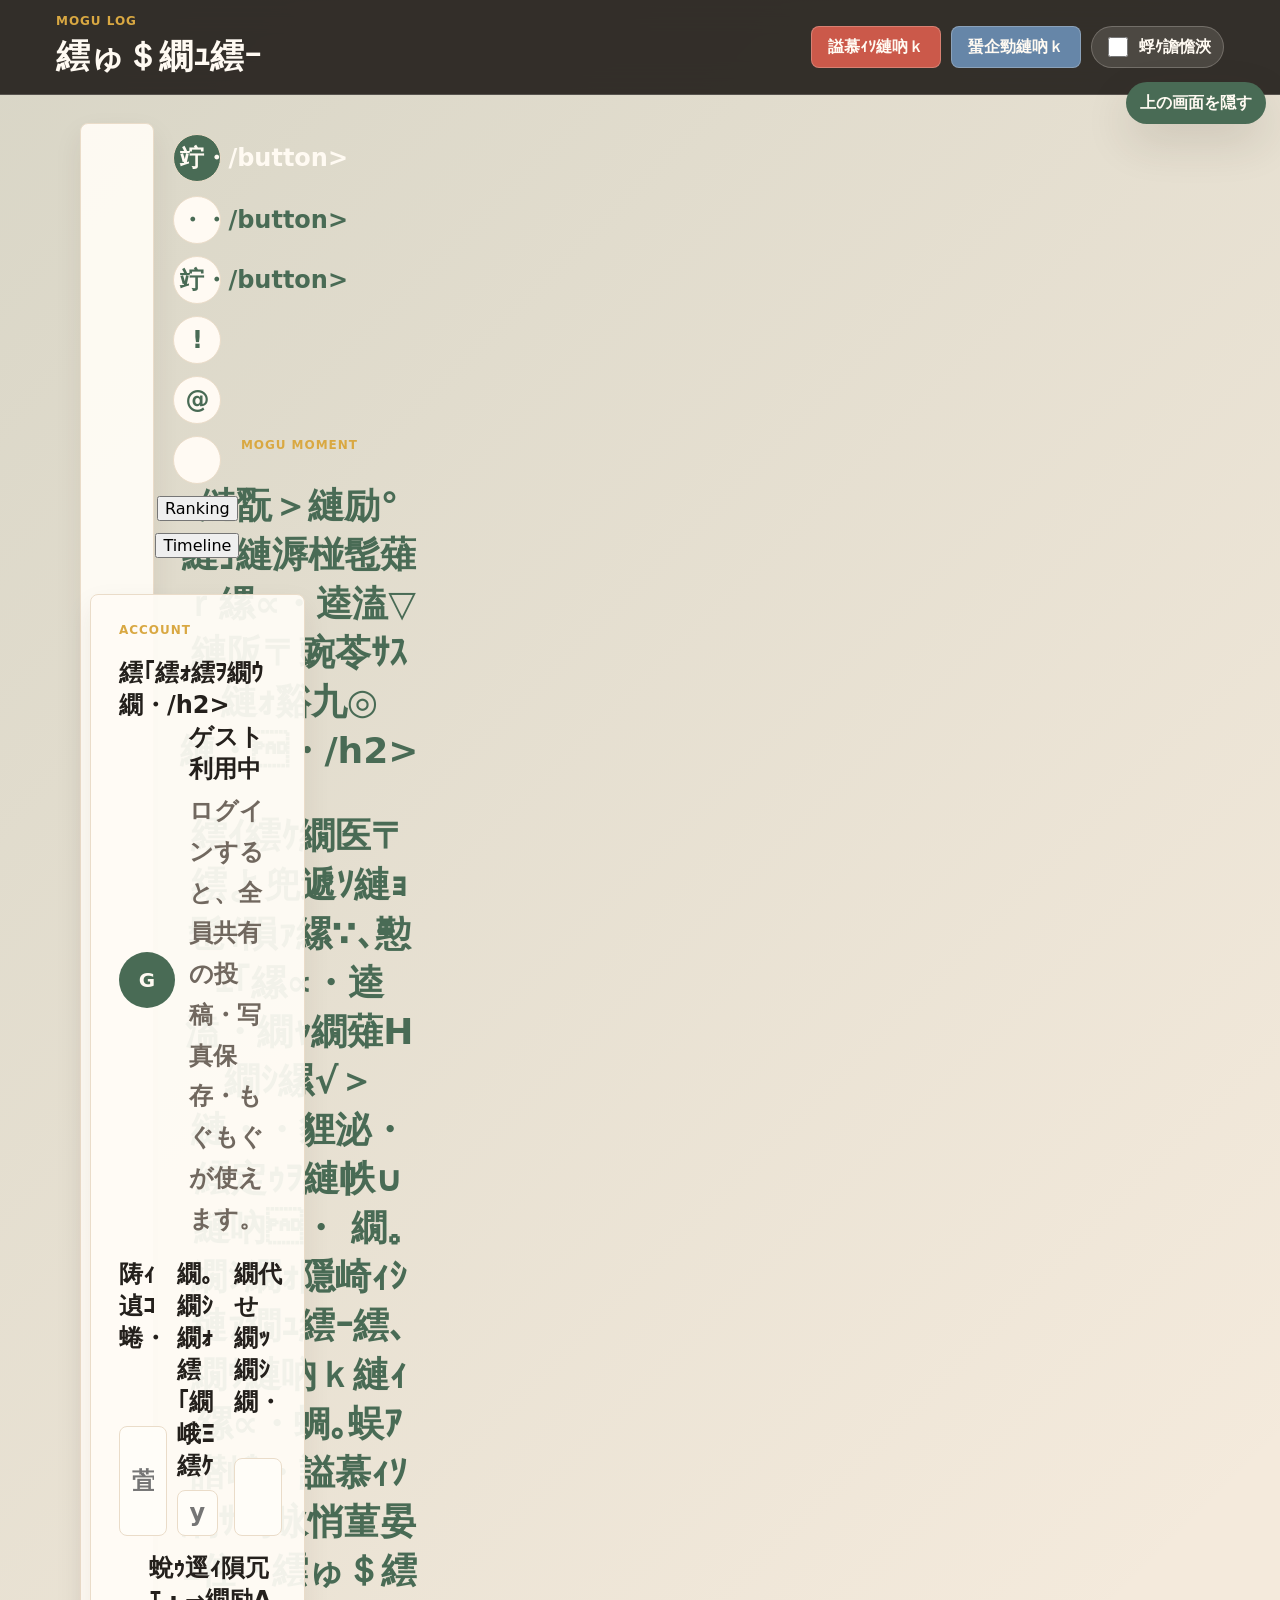
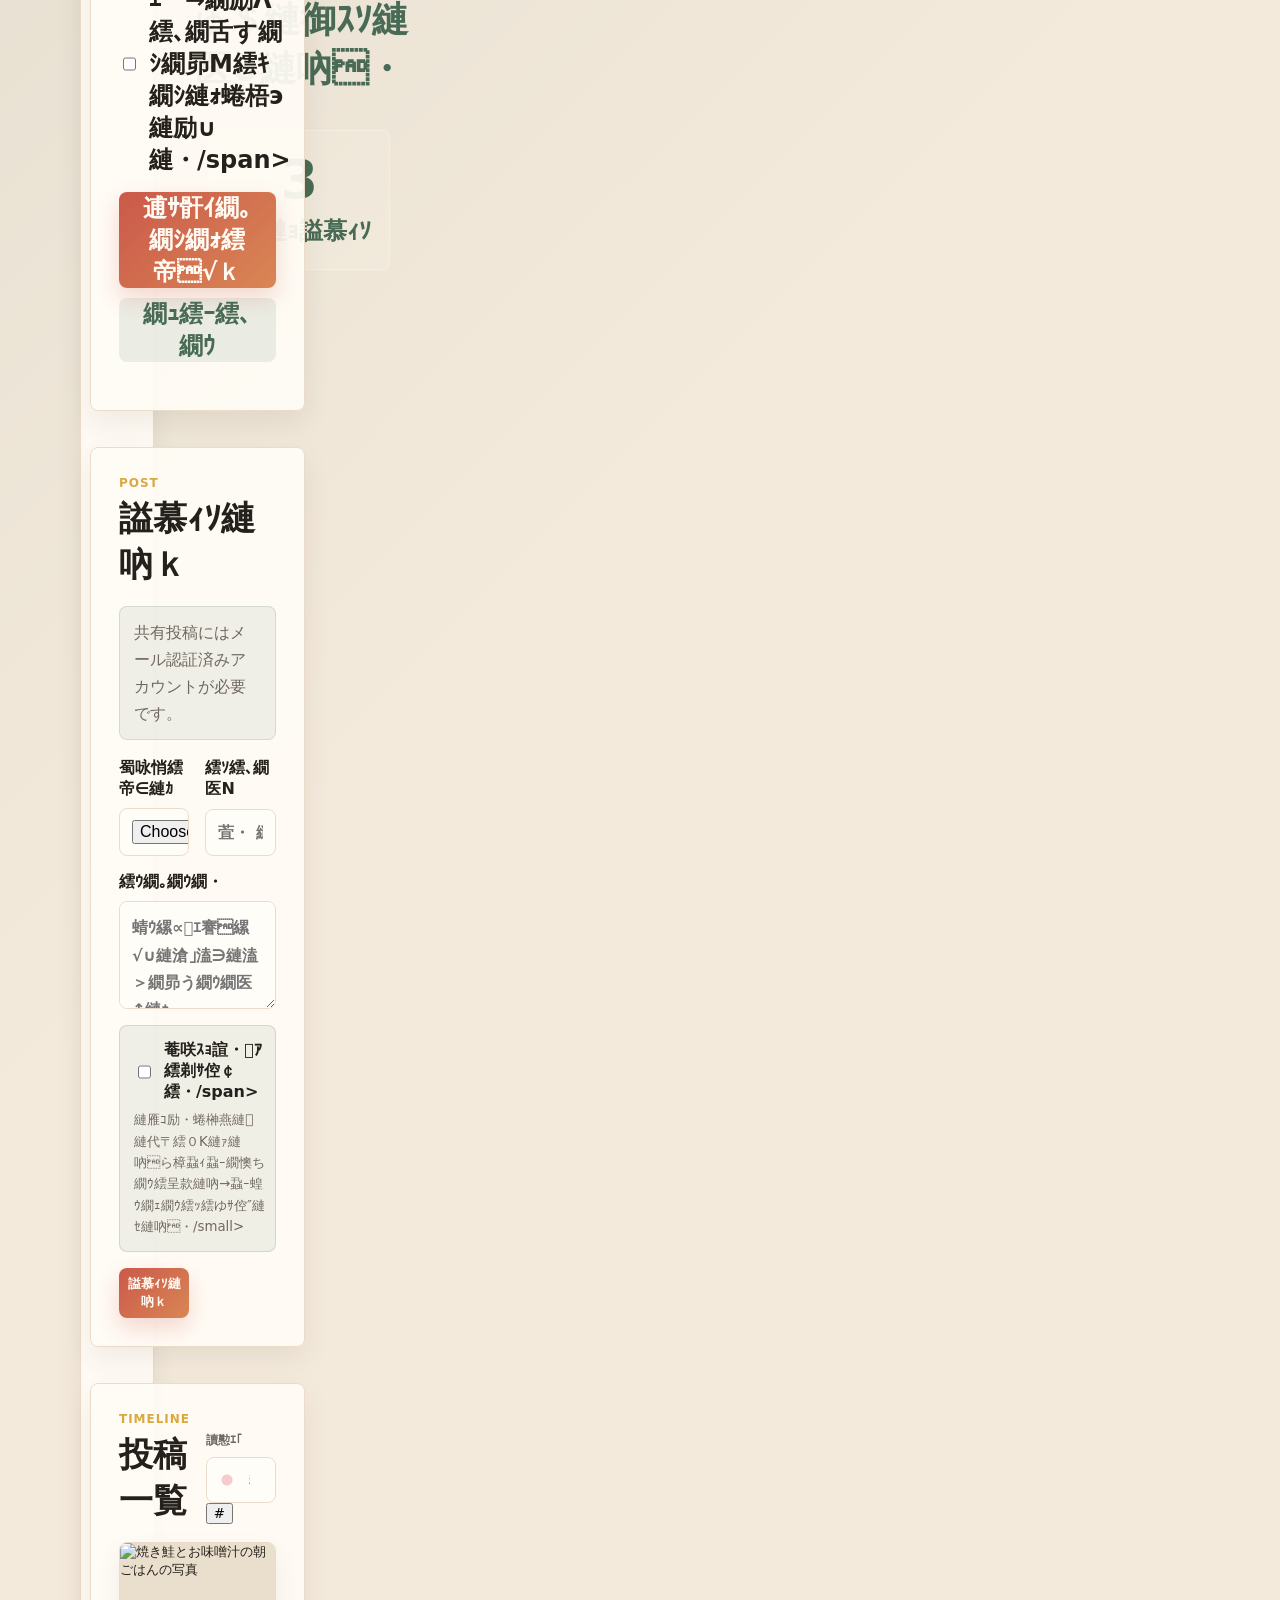
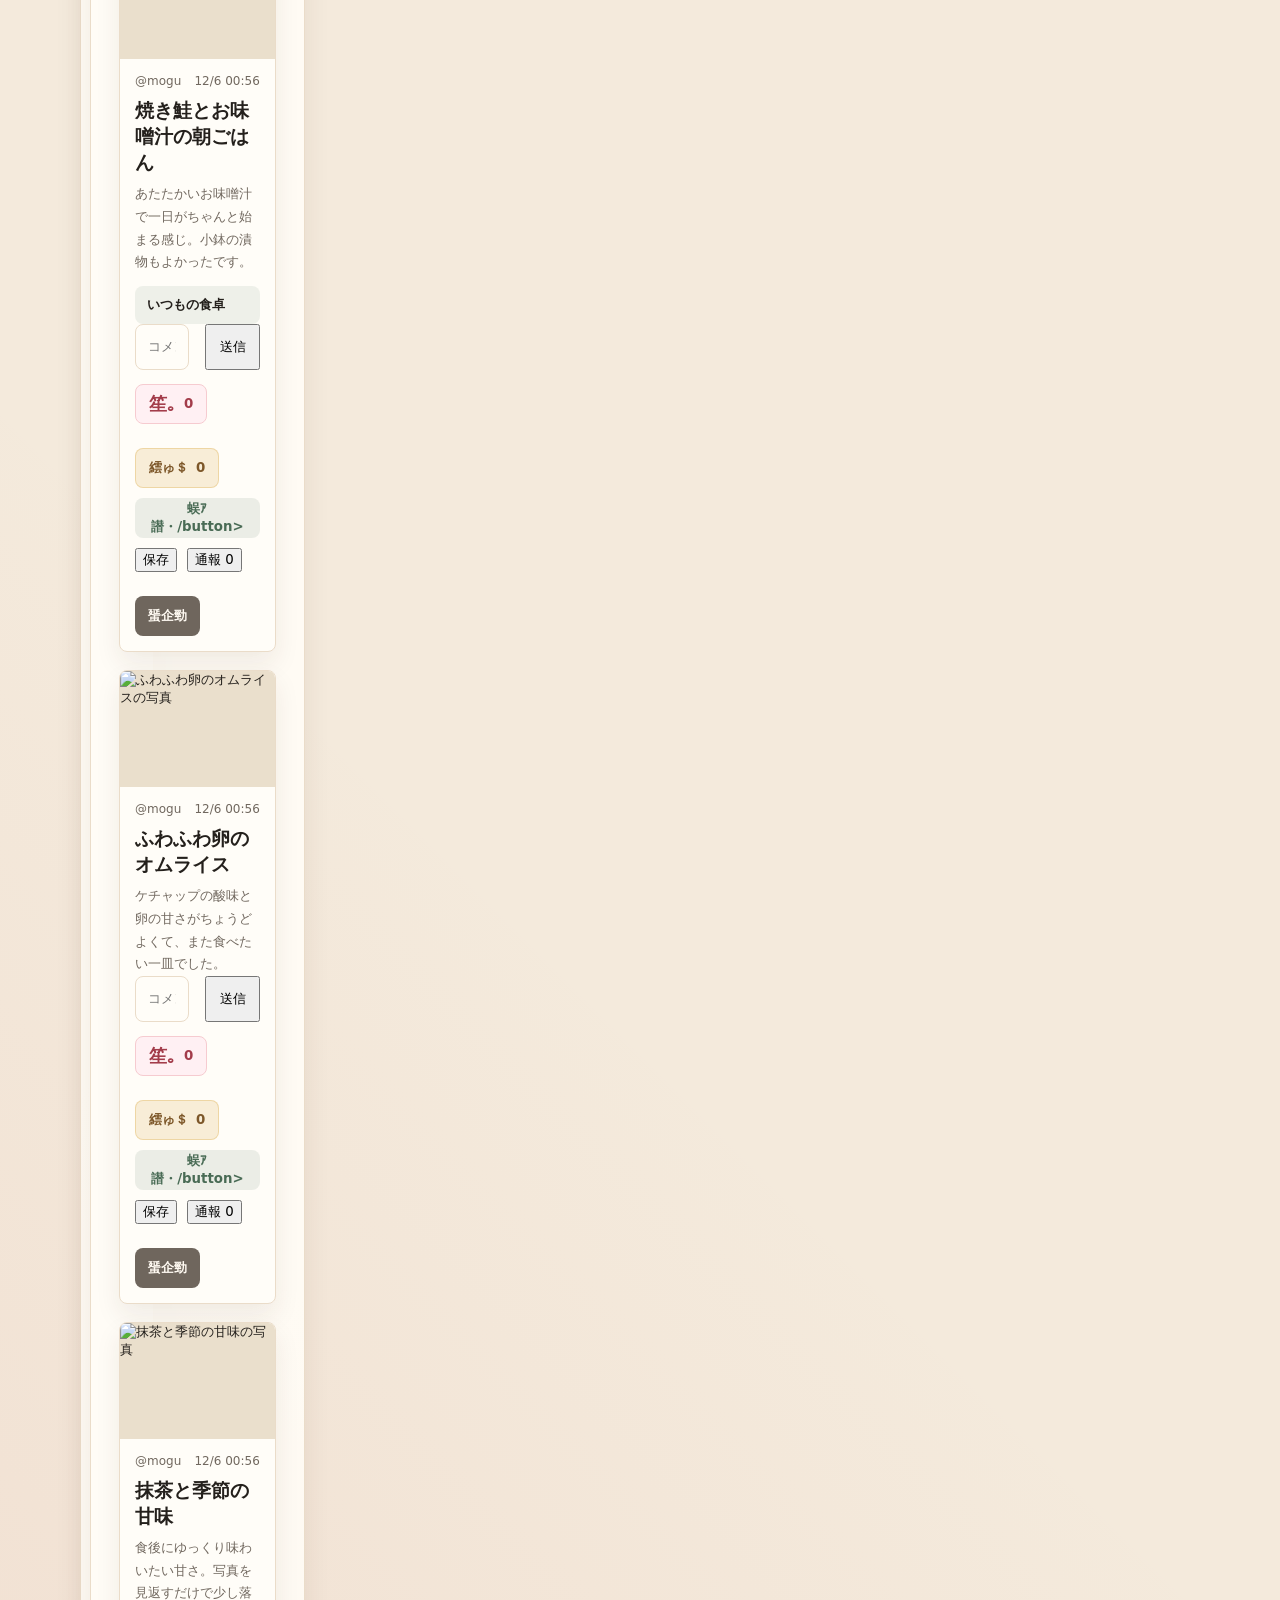
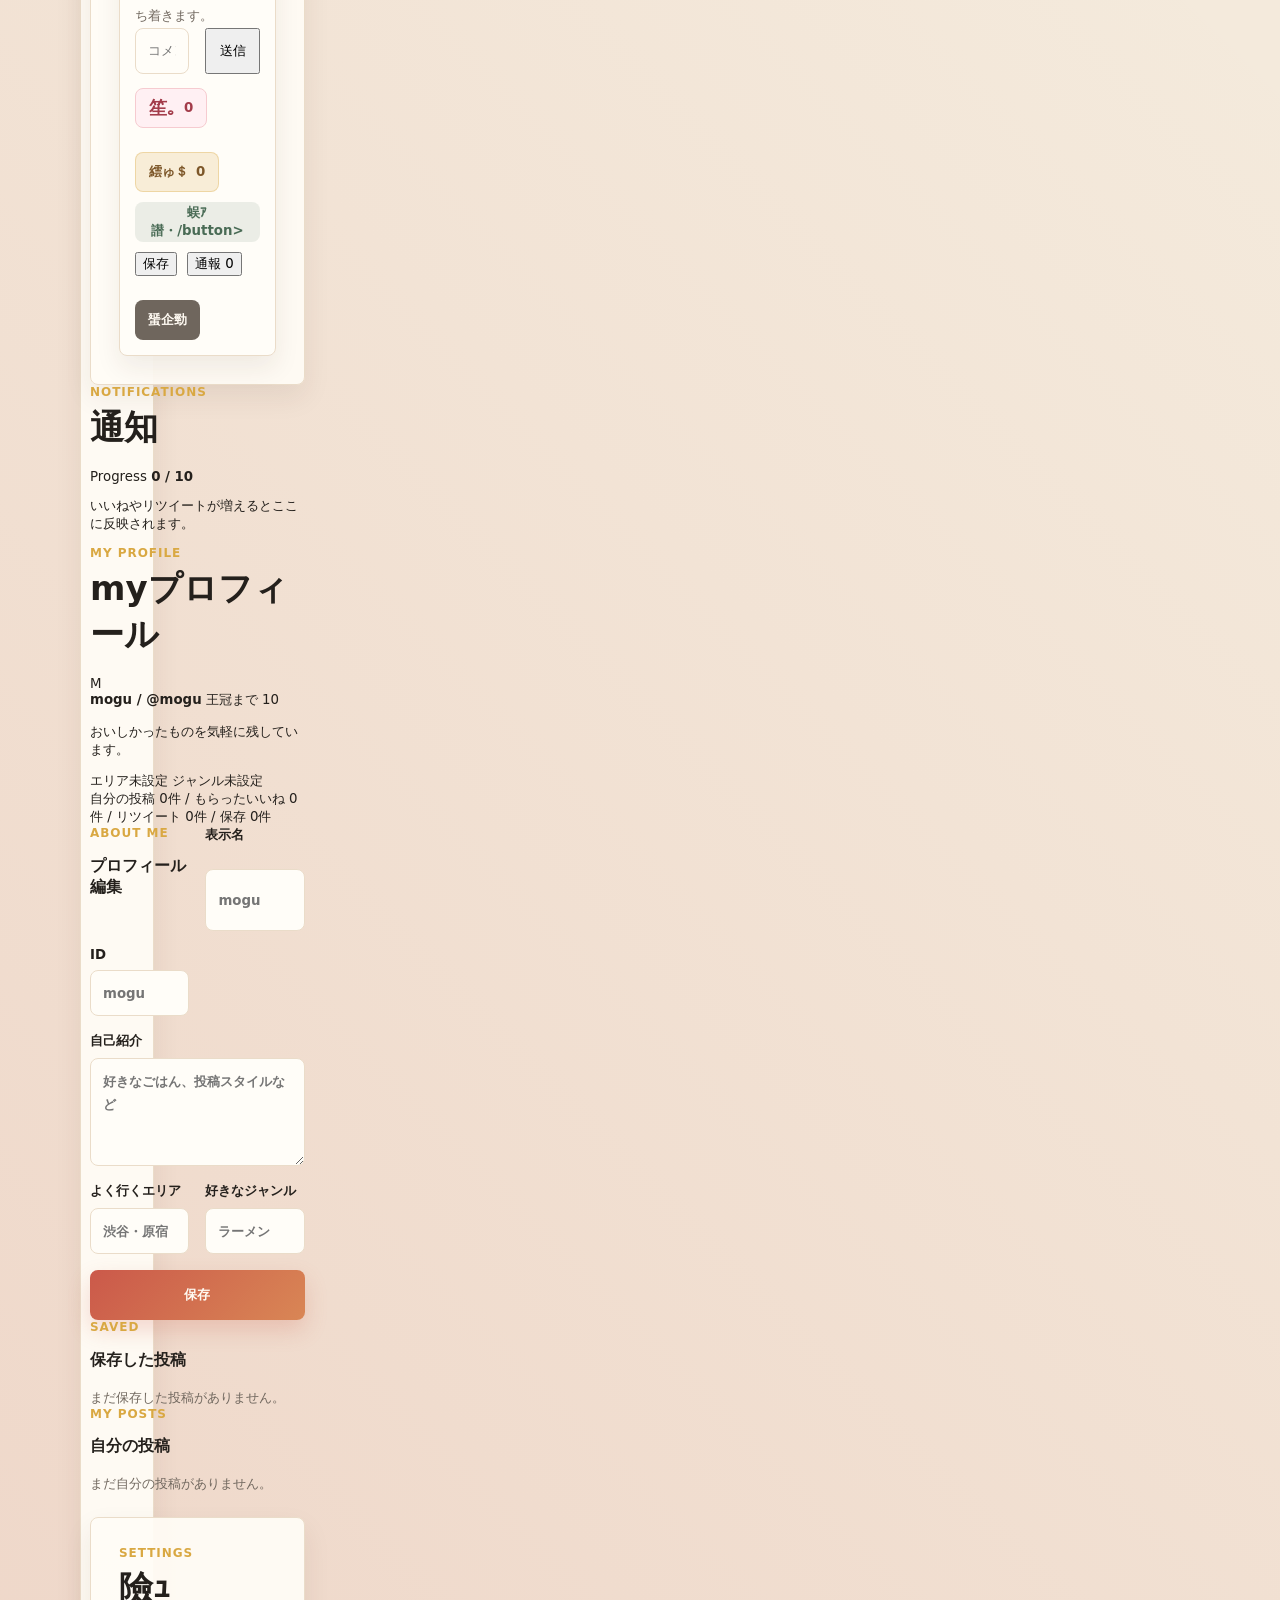
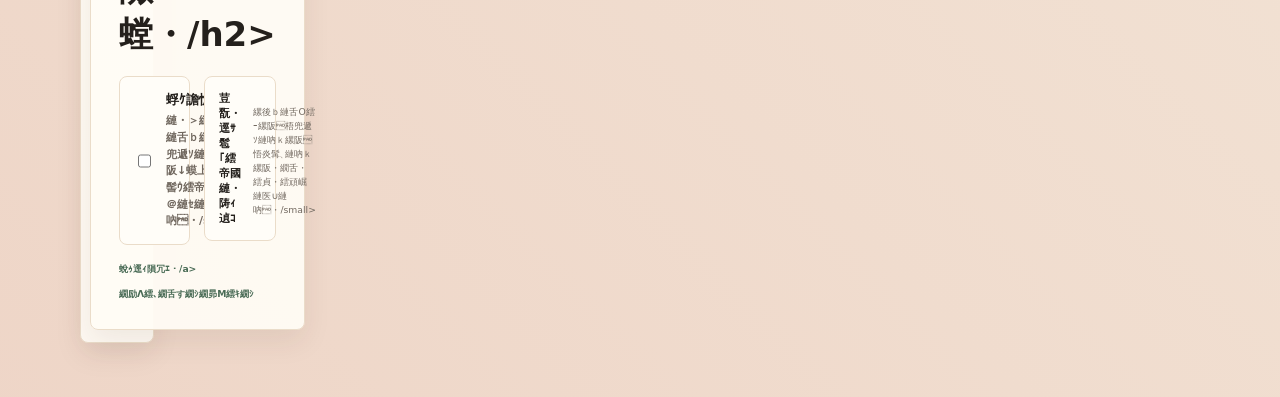
==== index.html @ 24d575fa "Add files via upload" ====
﻿<!doctype html>
<html lang="ja">
  <head>
    <meta charset="UTF-8" />
    <meta name="viewport" content="width=device-width, initial-scale=1.0" />
    <title>繧ゅ＄繝ｭ繧ｰ</title>
    <meta name="theme-color" content="#496b55" />
    <link rel="stylesheet" href="styles.css?v=20260516-cloudflare" />
    <link rel="manifest" href="manifest.webmanifest?v=20260516-cloudflare" />
  </head>
  <body>
    <button class="chrome-toggle" type="button" id="chromeToggle" aria-expanded="true">
      荳翫・逕ｻ髱｢繧帝國縺・    </button>

    <header class="app-header" id="appHeader">
      <div>
        <p class="eyebrow">Mogu Log</p>
        <h1>繧ゅ＄繝ｭ繧ｰ</h1>
      </div>
      <div class="header-actions">
        <button class="header-button" type="button" id="focusPostButton">謚慕ｨｿ縺吶ｋ</button>
        <button class="header-button soft" type="button" id="focusDeleteButton">蜑企勁縺吶ｋ</button>
        <label class="sound-switch" title="効果音のオン・オフ">
          <input id="soundToggle" type="checkbox" />
          <span>蜉ｹ譫憺浹</span>
        </label>
      </div>
    </header>

    <main class="shell">
      <aside class="app-nav" aria-label="繝｡繧､繝ｳ繝｡繝九Η繝ｼ">
        <button class="nav-button is-active" type="button" data-jump="feed" title="謚慕ｨｿ荳隕ｧ">竚・/button>
        <button class="nav-button" type="button" data-jump="composer" title="謚慕ｨｿ縺吶ｋ">・・/button>
        <button class="nav-button" type="button" data-jump="search" title="讀懃ｴ｢">竚・/button>
        <button class="nav-button" type="button" data-jump="account" title="繧｢繧ｫ繧ｦ繝ｳ繝・>莠ｺ</button>
        <button class="nav-button" type="button" data-jump="notifications" title="Notifications">!</button>
        <button class="nav-button" type="button" data-jump="profile" title="Profile">@</button>
        <button class="nav-button" type="button" data-jump="settings" title="險ｭ螳・>笙ｪ</button>
      </aside>

      <section class="intro">
        <div>
          <p class="eyebrow">Mogu Moment</p>
          <h2>縺翫＞縺励°縺｣縺溽椪髢薙ｒ縲∝・逵溘▽縺阪〒豌苓ｻｽ縺ｫ谿九◎縺・・/h2>
          <p>
            繧ｲ繧ｹ繝医〒繧よ兜遞ｿ縺ｮ髢ｲ隕ｧ縲∵､懃ｴ｢縲∝・逵溘・繝ｬ繝薙Η繝ｼ縲√＞縺・・貍泌・繧定ｩｦ縺帙∪縺吶・            繝｡繝ｼ繝ｫ隱崎ｨｼ縺ｧ繝ｭ繧ｰ繧､繝ｳ縺吶ｋ縺ｨ縲∝・蜩｡蜈ｱ譛峨・謚慕ｨｿ繝ｻ蜀咏悄菫晏ｭ倥・繧ゅ＄繧ゅ＄縺御ｽｿ縺医∪縺吶・          </p>
        </div>
        <div class="intro-counter">
          <strong id="postCount">0</strong>
          <span>莉ｶ縺ｮ謚慕ｨｿ</span>
        </div>
        <div class="intro-actions">
          <button class="ranking-button" type="button" id="rankingButton">Ranking</button>
          <button class="ranking-button soft" type="button" id="timelineButton">Timeline</button>
        </div>
      </section>

      <section class="account-panel" id="accountSection" aria-label="繧｢繧ｫ繧ｦ繝ｳ繝・>
        <div class="section-heading">
          <p class="eyebrow">Account</p>
          <h2>繧｢繧ｫ繧ｦ繝ｳ繝・/h2>
        </div>
        <div class="account-status">
          <div class="current-avatar" id="currentAvatar">G</div>
          <div>
            <strong id="accountStatus">繧ｲ繧ｹ繝亥茜逕ｨ荳ｭ</strong>
            <p id="accountHint">髢ｲ隕ｧ繝ｻ讀懃ｴ｢繝ｻ逕ｻ蜒冗ｷｨ髮・・繧ｲ繧ｹ繝医〒繧ゆｽｿ縺医∪縺吶ょ・譛画兜遞ｿ縺ｫ縺ｯ繝ｭ繧ｰ繧､繝ｳ縺悟ｿ・ｦ√〒縺吶・/p>
          </div>
        </div>
        <form class="auth-form" id="authForm">
          <label>
            陦ｨ遉ｺ蜷・            <input id="displayNameInput" type="text" placeholder="萓・ mogu" />
          </label>
          <label>
            繝｡繝ｼ繝ｫ繧｢繝峨Ξ繧ｹ
            <input id="emailInput" type="email" placeholder="you@example.com" autocomplete="email" required />
          </label>
          <label>
            繝代せ繝ｯ繝ｼ繝・            <input id="passwordInput" type="password" minlength="6" autocomplete="current-password" required />
          </label>
          <label class="switch-row wide">
            <input id="termsInput" type="checkbox" />
            <span>蛻ｩ逕ｨ隕冗ｴ・→繝励Λ繧､繝舌す繝ｼ繝昴Μ繧ｷ繝ｼ縺ｫ蜷梧э縺励∪縺・/span>
          </label>
          <div class="auth-actions wide">
            <button class="primary-button compact" type="button" id="signUpButton">逋ｻ骭ｲ繝｡繝ｼ繝ｫ繧帝√ｋ</button>
            <button class="secondary-button" type="submit" id="signInButton">繝ｭ繧ｰ繧､繝ｳ</button>
            <button class="secondary-button" type="button" id="signOutButton" hidden>繝ｭ繧ｰ繧｢繧ｦ繝・/button>
          </div>
        </form>
      </section>

      <section class="composer" id="composer" aria-label="縺斐・繧薙ｒ謚慕ｨｿ縺吶ｋ">
        <div class="section-heading">
          <p class="eyebrow">Post</p>
          <h2>謚慕ｨｿ縺吶ｋ</h2>
        </div>
        <p class="notice" id="postNotice">蜈ｱ譛画兜遞ｿ縺ｫ縺ｯ繝｡繝ｼ繝ｫ隱崎ｨｼ貂医∩繧｢繧ｫ繧ｦ繝ｳ繝医′蠢・ｦ√〒縺吶ゅご繧ｹ繝医〒繧ょ・逵溘・繝ｬ繝薙Η繝ｼ縺ｨ蜉蟾･縺ｯ隧ｦ縺帙∪縺吶・/p>

        <form id="postForm">
          <label>
            蜀咏悄繧帝∈縺ｶ
            <input id="photoInput" type="file" accept="image/*" />
          </label>

          <label>
            繧ｿ繧､繝医Ν
            <input id="titleInput" type="text" placeholder="萓・ 縺ｵ繧上・繧丞嵯縺ｮ繧ｪ繝繝ｩ繧､繧ｹ" required />
          </label>

          <label class="wide">
            繧ｳ繝｡繝ｳ繝・            <textarea id="descriptionInput" placeholder="蜻ｳ縲∝ｴ謇縲√∪縺滄｣溘∋縺溘＞繝昴う繝ｳ繝医↑縺ｩ" required></textarea>
          </label>

          <div class="location-toggle wide">
            <label class="switch-row">
              <input id="locationToggle" type="checkbox" />
              <span>菴咲ｽｮ諠・ｱ繧剃ｻ倥￠繧・/span>
            </label>
            <small>縺雁ｺ励・蜷榊燕縺縺代〒繧０K縺ｧ縺吶ら樟蝨ｨ蝨ｰ繝懊ち繝ｳ繧呈款縺吶→蝨ｰ蝗ｳ繝ｪ繝ｳ繧ｯ繧ゆｻ倥″縺ｾ縺吶・/small>
          </div>

          <div class="location-fields wide" id="locationFields" hidden>
            <label>
              縺雁ｺ励・蝣ｴ謇縺ｮ蜷榊燕
              <input id="shopNameInput" type="text" placeholder="萓・ 鬧・燕縺ｮ螳夐｣溷ｱ九＆繧・ />
            </label>
            <div class="location-actions">
              <button class="secondary-button" type="button" id="getLocationButton">迴ｾ蝨ｨ蝨ｰ繧貞叙蠕・/button>
              <span id="locationStatus">菴咲ｽｮ諠・ｱ縺ｯ縺ｾ縺蜿門ｾ励＠縺ｦ縺・∪縺帙ｓ縲・/span>
            </div>
          </div>

          <div class="image-editor wide" id="imageEditor" hidden>
            <div class="preview-frame">
              <canvas id="previewCanvas" width="900" height="675" aria-label="謚慕ｨｿ逕ｻ蜒上・繝励Ξ繝薙Η繝ｼ"></canvas>
            </div>
            <div class="editor-controls">
              <label>
                譏弱ｋ縺・                <input id="brightnessInput" type="range" min="70" max="130" value="100" />
              </label>
              <label>
                縺上▲縺阪ｊ
                <input id="contrastInput" type="range" min="70" max="140" value="105" />
              </label>
              <label>
                蠖ｩ蠎ｦ
                <input id="saturationInput" type="range" min="60" max="150" value="110" />
              </label>
              <label>
                縺ゅ◆縺溘°縺・                <input id="warmthInput" type="range" min="0" max="40" value="10" />
              </label>
              <label>
                Text
                <input id="overlayTextInput" type="text" placeholder="Mogu!" />
              </label>
              <label>
                Stamp
                <select id="stampSelect">
                  <option value="">None</option>
                  <option value="*">*</option>
                  <option value="heart">heart</option>
                  <option value="hot">hot</option>
                </select>
              </label>
              <div class="editor-buttons">
                <button class="secondary-button" type="button" id="rotateButton">蝗櫁ｻ｢</button>
                <button class="secondary-button" type="button" id="resetImageButton">繝ｪ繧ｻ繝・ヨ</button>
              </div>
            </div>
          </div>

          <button class="primary-button" type="submit">謚慕ｨｿ縺吶ｋ</button>
        </form>
      </section>

      <section class="feed-section" id="feedSection" aria-label="謚慕ｨｿ荳隕ｧ">
        <div class="section-heading feed-heading">
          <div>
            <p class="eyebrow" id="feedModeLabel">Timeline</p>
            <h2 id="feedTitle">謚慕ｨｿ荳隕ｧ</h2>
          </div>
          <div class="search-tools" id="searchBox">
            <label class="search-box">
              <span>讀懃ｴ｢</span>
              <input id="searchInput" type="search" placeholder="料理名・コメント・場所で探す" />
            </label>
            <button class="category-toggle" type="button" id="categoryToggle" aria-expanded="false" aria-controls="categoryMenu">#</button>
            <div class="category-menu" id="categoryMenu" hidden>
              <button type="button" data-category="繝ｩ繝ｼ繝｡繝ｳ">繝ｩ繝ｼ繝｡繝ｳ</button>
              <button type="button" data-category="蟇ｿ蜿ｸ">蟇ｿ蜿ｸ</button>
              <button type="button" data-category="繧ｫ繝輔ぉ">繧ｫ繝輔ぉ</button>
              <button type="button" data-category="螳夐｣">螳夐｣</button>
            </div>
          </div>
        </div>

        <div class="feed" id="feed"></div>
        <p class="empty-state" id="emptyState" hidden>縺ｾ縺陦ｨ遉ｺ縺ｧ縺阪ｋ謚慕ｨｿ縺後≠繧翫∪縺帙ｓ縲・/p>
      </section>

      <section class="notifications" id="notificationsSection" aria-label="Notifications">
        <div class="section-heading">
          <p class="eyebrow">Notifications</p>
          <h2>通知</h2>
        </div>
        <div class="notice-crown">
          <div>
            <span>Progress</span>
            <strong id="noticeCrownText">0 / 10</strong>
          </div>
          <div class="gauge-track"><span id="noticeCrownGauge"></span></div>
          <p id="noticeCrownHint">いいねやリツイートが増えるとここに反映されます。</p>
        </div>
        <div class="notice-list" id="noticeList"></div>
      </section>

      <section class="profile" id="profileSection" aria-label="Profile">
        <div class="section-heading">
          <p class="eyebrow">My Profile</p>
          <h2>myプロフィール</h2>
        </div>
        <div class="profile-card">
          <div class="profile-avatar" id="profileAvatar">M</div>
          <div>
            <strong id="profileNamePreview">mogu</strong>
            <span class="royal-badge" id="profileRoyalBadge">王冠まであと少し</span>
            <p id="profileBioPreview">おいしかったものを気軽に残しています。</p>
            <div class="profile-tags">
              <span id="profileAreaTag">エリア未設定</span>
              <span id="profileFoodTag">ジャンル未設定</span>
            </div>
            <span id="profileStats">投稿 0件 / いいね 0件</span>
          </div>
        </div>
        <div class="profile-dashboard">
          <form class="profile-form" id="profileForm">
            <div class="section-heading compact-heading">
              <p class="eyebrow">About Me</p>
              <h3>プロフィール編集</h3>
            </div>
            <label>表示名<input id="profileNameInput" type="text" placeholder="mogu" /></label>
            <label>ID<input id="profileHandleInput" type="text" placeholder="mogu" /></label>
            <label class="wide">自己紹介<textarea id="profileBioInput" placeholder="好きなごはん、投稿スタイルなど"></textarea></label>
            <label>よく行くエリア<input id="profileAreaInput" type="text" placeholder="渋谷・原宿" /></label>
            <label>好きなジャンル<input id="profileFoodInput" type="text" placeholder="ラーメン" /></label>
            <button class="primary-button" type="submit">保存</button>
          </form>
          <div class="profile-column">
            <div class="profile-panel">
              <div class="section-heading compact-heading"><p class="eyebrow">Saved</p><h3>保存した投稿</h3></div>
              <div class="mini-feed" id="savedPosts"></div>
              <p class="empty-state" id="savedPostsEmpty" hidden>まだ保存した投稿がありません。</p>
            </div>
            <div class="profile-panel">
              <div class="section-heading compact-heading"><p class="eyebrow">My Posts</p><h3>自分の投稿</h3></div>
              <div class="mini-feed" id="myPosts"></div>
              <p class="empty-state" id="myPostsEmpty" hidden>まだ自分の投稿がありません。</p>
            </div>
          </div>
        </div>
      </section>

      <section class="settings" id="settingsSection" aria-label="Settings">
        <div class="section-heading">
          <p class="eyebrow">Settings</p>
          <h2>險ｭ螳・/h2>
        </div>
        <div class="settings-grid">
          <label class="setting-card">
            <input id="soundTogglePanel" type="checkbox" />
            <span>
              <strong>蜉ｹ譫憺浹</strong>
              <small>縺・＞縺ｭ縲√ｂ縺舌ｂ縺舌∵兜遞ｿ縺ｮ縺ｨ縺阪↓蟆上＆縺ｪ髻ｳ繧帝ｳｴ繧峨＠縺ｾ縺吶・/small>
            </span>
          </label>
          <button class="setting-card button-card" type="button" id="chromeTogglePanel">
            <strong>荳翫・逕ｻ髱｢繧帝國縺・陦ｨ遉ｺ</strong>
            <small>縲後ｂ縺舌Ο繧ｰ縲阪梧兜遞ｿ縺吶ｋ縲阪悟炎髯､縺吶ｋ縲阪・繝舌・繧貞・繧頑崛縺医∪縺吶・/small>
          </button>
        </div>
        <div class="legal-links">
          <a href="terms.html">蛻ｩ逕ｨ隕冗ｴ・/a>
          <a href="privacy.html">繝励Λ繧､繝舌す繝ｼ繝昴Μ繧ｷ繝ｼ</a>
        </div>
      </section>
    </main>

    <template id="postTemplate">
      <article class="post-card">
        <img class="post-image" alt="" />
        <div class="post-body">
          <div class="post-meta">
            <span class="author">mogu</span>
            <span class="time"></span>
          </div>
          <span class="post-royal-badge" hidden>Royal user</span>
          <h3></h3>
          <p></p>
          <div class="post-location" hidden>
            <strong class="shop-name"></strong>
            <a class="map-link" href="#" target="_blank" rel="noreferrer">蝨ｰ蝗ｳ繧定ｦ九ｋ</a>
          </div>
          <div class="comment-list"></div>
          <form class="comment-form">
            <input class="comment-input" type="text" placeholder="コメントを書く" aria-label="コメントを書く" />
            <button class="comment-submit" type="submit">送信</button>
          </form>
          <div class="post-actions">
            <button class="like-button" type="button" aria-label="縺・＞縺ｭ縺吶ｋ">
              <span class="heart">笙｡</span>
              <span class="like-count">0</span>
            </button>
            <button class="boost-button" type="button" aria-label="繧ゅ＄繧ゅ＄縺吶ｋ">
              <span>繧ゅ＄</span>
              <span class="boost-count">0</span>
            </button>
            <button class="share-button" type="button">蜈ｱ譛・/button>
            <button class="save-button" type="button">保存</button>
            <button class="report-button" type="button">通報</button>
            <button class="delete-button" type="button">蜑企勁</button>
          </div>
        </div>
      </article>
    </template>

    <script src="https://cdn.jsdelivr.net/npm/@supabase/supabase-js@2"></script>
    <script src="supabase-config.js?v=20260516-cloudflare"></script>
    <script src="app.js?v=20260516-cloudflare"></script>
  </body>
</html>
---- styles.css ----
:root {
  color-scheme: light;
  --ink: #24201c;
  --muted: #71685f;
  --paper: #fff8ee;
  --surface: rgba(255, 252, 246, 0.93);
  --line: #eadcc9;
  --moss: #496b55;
  --tomato: #cb594a;
  --pink: #f6cbd0;
  --gold: #d9a842;
  --blue: #6686a8;
  --shadow: 0 18px 45px rgba(60, 43, 28, 0.14);
}

* {
  box-sizing: border-box;
}

html {
  scroll-behavior: smooth;
}

body {
  margin: 0;
  min-height: 100vh;
  color: var(--ink);
  background:
    linear-gradient(135deg, rgba(73, 107, 85, 0.16), transparent 34%),
    linear-gradient(45deg, rgba(203, 89, 74, 0.14), transparent 40%),
    #f4eadc;
  font-family: "Hiragino Kaku Gothic ProN", "Yu Gothic", "Meiryo", system-ui, sans-serif;
}

button,
input,
textarea {
  font: inherit;
}

button {
  -webkit-tap-highlight-color: transparent;
}

.app-header {
  position: sticky;
  top: 0;
  z-index: 10;
  display: flex;
  align-items: center;
  justify-content: space-between;
  gap: 16px;
  padding: 14px clamp(18px, 5vw, 56px);
  color: #fffaf2;
  background: rgba(36, 32, 28, 0.92);
  border-bottom: 1px solid rgba(255, 250, 242, 0.18);
  backdrop-filter: blur(14px);
  transition: transform 220ms ease, opacity 220ms ease;
}

body.chrome-hidden .app-header {
  pointer-events: none;
  opacity: 0;
  transform: translateY(-100%);
}

.chrome-toggle {
  position: fixed;
  right: 14px;
  top: 14px;
  z-index: 20;
  min-height: 42px;
  padding: 0 14px;
  color: #fffaf2;
  background: var(--moss);
  border: 0;
  border-radius: 999px;
  box-shadow: var(--shadow);
  cursor: pointer;
  font-weight: 800;
}

body:not(.chrome-hidden) .chrome-toggle {
  top: 82px;
}

.app-header h1,
.intro h2,
.section-heading h2 {
  margin: 0;
  letter-spacing: 0;
}

.app-header h1 {
  font-size: clamp(23px, 4vw, 34px);
  font-weight: 900;
}

.eyebrow {
  margin: 0 0 6px;
  color: var(--gold);
  font-size: 12px;
  font-weight: 900;
  letter-spacing: 0.08em;
  text-transform: uppercase;
}

.header-actions,
.post-actions,
.editor-buttons {
  display: flex;
  align-items: center;
  flex-wrap: wrap;
  gap: 10px;
}

.header-button,
.primary-button,
.secondary-button,
.like-button,
.boost-button,
.share-button,
.delete-button {
  border: 0;
  border-radius: 8px;
  cursor: pointer;
  font-weight: 900;
}

.header-button {
  min-height: 42px;
  padding: 0 16px;
  color: #fffaf2;
  background: var(--tomato);
  border: 1px solid rgba(255, 250, 242, 0.24);
}

.header-button.soft {
  background: var(--blue);
}

.sound-switch {
  display: inline-flex;
  align-items: center;
  gap: 8px;
  min-height: 42px;
  padding: 0 12px;
  color: #fffaf2;
  background: rgba(255, 250, 242, 0.12);
  border: 1px solid rgba(255, 250, 242, 0.22);
  border-radius: 999px;
  font-weight: 900;
}

.sound-switch input,
.setting-card input {
  width: 20px;
  min-height: 20px;
  accent-color: var(--tomato);
}

.shell {
  width: min(1120px, calc(100% - 32px));
  margin: 0 auto;
  padding: 28px 0 54px;
  display: grid;
  grid-template-columns: 74px minmax(0, 1fr);
  gap: 24px;
  align-items: start;
}

.shell > section {
  grid-column: 2;
}

.app-nav {
  position: sticky;
  top: 92px;
  z-index: 4;
  display: grid;
  gap: 12px;
  justify-items: center;
  padding: 12px 9px;
  background: var(--surface);
  border: 1px solid var(--line);
  border-radius: 8px;
  box-shadow: 0 12px 28px rgba(60, 43, 28, 0.08);
  transition: opacity 220ms ease;
}

body.chrome-hidden .app-nav {
  opacity: 0.3;
}

.nav-button {
  display: grid;
  place-items: center;
  width: 48px;
  height: 48px;
  color: var(--moss);
  background: #fffaf3;
  border: 1px solid var(--line);
  border-radius: 50%;
  cursor: pointer;
  font-size: 24px;
  font-weight: 900;
  transition: transform 160ms ease, background 160ms ease, color 160ms ease;
}

.nav-button:hover,
.nav-button.is-active {
  color: #fffaf2;
  background: var(--moss);
  transform: translateY(-2px);
}

.intro {
  display: grid;
  grid-template-columns: minmax(0, 1fr) 170px;
  gap: 20px;
  align-items: end;
  min-height: 290px;
  padding: clamp(24px, 5vw, 52px);
  color: #fffaf2;
  background:
    linear-gradient(rgba(36, 32, 28, 0.62), rgba(36, 32, 28, 0.72)),
    url("https://images.unsplash.com/photo-1546069901-ba9599a7e63c?auto=format&fit=crop&w=1600&q=80");
  background-position: center;
  background-size: cover;
  border-radius: 8px;
  box-shadow: var(--shadow);
}

.intro h2 {
  max-width: 760px;
  font-size: clamp(32px, 7vw, 66px);
  line-height: 1.05;
}

.intro p:last-child {
  max-width: 620px;
  margin: 18px 0 0;
  color: rgba(255, 250, 242, 0.88);
  line-height: 1.8;
}

.intro-counter {
  display: grid;
  place-items: center;
  min-height: 140px;
  padding: 18px;
  background: rgba(255, 250, 242, 0.14);
  border: 1px solid rgba(255, 250, 242, 0.32);
  border-radius: 8px;
}

.intro-counter strong {
  font-size: 54px;
  line-height: 1;
}

.composer,
.feed-section,
.settings,
.account-panel {
  margin-top: 24px;
  padding: clamp(18px, 4vw, 28px);
  background: var(--surface);
  border: 1px solid var(--line);
  border-radius: 8px;
  box-shadow: 0 12px 28px rgba(60, 43, 28, 0.08);
}

.account-status {
  display: flex;
  align-items: center;
  gap: 14px;
  margin-bottom: 18px;
}

.current-avatar {
  flex: 0 0 auto;
  display: grid;
  place-items: center;
  width: 56px;
  height: 56px;
  color: #fffaf2;
  background: var(--moss);
  border-radius: 50%;
  font-size: 20px;
  font-weight: 900;
}

#accountHint,
.notice {
  margin: 6px 0 0;
  color: var(--muted);
  line-height: 1.7;
}

.notice {
  margin-bottom: 18px;
  padding: 12px 14px;
  background: rgba(73, 107, 85, 0.08);
  border: 1px solid rgba(73, 107, 85, 0.16);
  border-radius: 8px;
}

.auth-form {
  grid-template-columns: repeat(3, minmax(0, 1fr));
}

.auth-form.is-logged-in label:not(.switch-row) {
  opacity: 0.52;
}

.auth-actions {
  display: flex;
  flex-wrap: wrap;
  gap: 10px;
}

.primary-button.compact {
  grid-column: auto;
  min-height: 42px;
  padding: 0 14px;
}

.section-heading {
  margin-bottom: 18px;
}

.section-heading h2 {
  font-size: clamp(22px, 4vw, 34px);
}

form {
  display: grid;
  grid-template-columns: repeat(2, minmax(0, 1fr));
  gap: 16px;
}

label {
  display: grid;
  gap: 8px;
  color: var(--ink);
  font-weight: 900;
}

.wide {
  grid-column: 1 / -1;
}

.location-toggle {
  display: grid;
  gap: 6px;
  padding: 14px;
  background: rgba(73, 107, 85, 0.08);
  border: 1px solid rgba(73, 107, 85, 0.18);
  border-radius: 8px;
}

.location-toggle small,
.location-actions span {
  color: var(--muted);
  line-height: 1.6;
}

.switch-row {
  display: flex;
  align-items: center;
  gap: 10px;
}

.switch-row input {
  width: 20px;
  min-height: 20px;
  accent-color: var(--moss);
}

.location-fields {
  display: grid;
  grid-template-columns: minmax(0, 1fr) minmax(220px, auto);
  gap: 16px;
  align-items: end;
  padding: 16px;
  background: #fffdf8;
  border: 1px solid var(--line);
  border-radius: 8px;
}

.location-fields[hidden] {
  display: none;
}

.location-actions {
  display: grid;
  gap: 8px;
}

input,
textarea {
  width: 100%;
  border: 1px solid var(--line);
  border-radius: 8px;
  background: #fffdf8;
  color: var(--ink);
  outline: none;
}

input {
  min-height: 46px;
  padding: 0 12px;
}

input[type="file"] {
  padding: 11px 12px;
}

textarea {
  min-height: 108px;
  resize: vertical;
  padding: 12px;
  line-height: 1.7;
}

input:focus,
textarea:focus {
  border-color: var(--moss);
  box-shadow: 0 0 0 3px rgba(73, 107, 85, 0.16);
}

.image-editor {
  display: grid;
  grid-template-columns: minmax(0, 1fr) minmax(250px, 320px);
  gap: 16px;
  padding: 14px;
  background: #fffaf3;
  border: 1px solid var(--line);
  border-radius: 8px;
}

.image-editor[hidden] {
  display: none;
}

.preview-frame {
  overflow: hidden;
  background: #eadfcc;
  border-radius: 8px;
}

#previewCanvas {
  display: block;
  width: 100%;
  aspect-ratio: 4 / 3;
}

.editor-controls {
  display: grid;
  gap: 12px;
}

.editor-controls input[type="range"] {
  padding: 0;
  accent-color: var(--tomato);
}

.primary-button {
  grid-column: 1 / -1;
  min-height: 50px;
  color: #fffaf2;
  background: linear-gradient(135deg, var(--tomato), #d98655);
  box-shadow: 0 10px 22px rgba(203, 89, 74, 0.22);
}

.secondary-button,
.share-button {
  min-height: 40px;
  padding: 0 13px;
  color: var(--moss);
  background: rgba(73, 107, 85, 0.11);
}

.secondary-button[hidden],
.delete-button[hidden] {
  display: none;
}

.feed-heading {
  display: flex;
  align-items: end;
  justify-content: space-between;
  gap: 16px;
}

.search-box {
  position: relative;
  width: min(360px, 100%);
}

.search-box span {
  color: var(--muted);
  font-size: 12px;
}

.search-box input {
  padding-left: 42px;
  background:
    radial-gradient(circle at 20px 50%, var(--pink) 0 5px, transparent 6px),
    #fffdf8;
}

.search-box:focus-within {
  transform: translateY(-1px);
}

.feed {
  display: grid;
  grid-template-columns: repeat(auto-fit, minmax(min(100%, 280px), 1fr));
  gap: 18px;
}

.post-card {
  overflow: hidden;
  background: #fffdf8;
  border: 1px solid var(--line);
  border-radius: 8px;
  box-shadow: 0 12px 26px rgba(60, 43, 28, 0.08);
  transition: transform 180ms ease, box-shadow 180ms ease;
}

.post-card:hover {
  transform: translateY(-3px);
  box-shadow: 0 18px 36px rgba(60, 43, 28, 0.13);
}

.post-image {
  display: block;
  width: 100%;
  aspect-ratio: 4 / 3;
  object-fit: cover;
  background: #eadfcc;
}

.post-body {
  padding: 15px;
}

.post-meta {
  display: flex;
  justify-content: space-between;
  gap: 12px;
  color: var(--muted);
  font-size: 12px;
}

.post-card h3 {
  margin: 10px 0 8px;
  font-size: 19px;
  line-height: 1.35;
}

.post-card p {
  min-height: 52px;
  margin: 0;
  color: var(--muted);
  line-height: 1.7;
}

.like-button,
.boost-button,
.delete-button {
  display: inline-flex;
  align-items: center;
  gap: 8px;
  min-height: 40px;
  margin-top: 14px;
  padding: 0 13px;
}

.like-button {
  color: #a33c4a;
  background: #fff0f3;
  border: 1px solid #f6cbd0;
  transition: transform 160ms ease, background 160ms ease, color 160ms ease;
}

.like-button:hover {
  transform: translateY(-2px) scale(1.02);
}

.like-button.is-liked {
  color: #fffaf2;
  background: var(--tomato);
}

.like-button.is-popping {
  animation: pop 360ms ease;
}

.boost-button {
  color: #7d5729;
  background: rgba(217, 168, 66, 0.18);
  border: 1px solid rgba(217, 168, 66, 0.34);
  transition: transform 160ms ease, background 160ms ease, color 160ms ease;
}

.boost-button:hover {
  transform: translateY(-2px) rotate(-1deg);
}

.boost-button.is-boosted {
  color: #fffaf2;
  background: var(--gold);
}

.boost-button.is-popping {
  animation: pop 360ms ease;
}

.heart {
  font-size: 18px;
  line-height: 1;
}

.delete-button {
  color: #fffaf2;
  background: #6f665d;
}

.post-location {
  display: flex;
  flex-wrap: wrap;
  gap: 8px;
  align-items: center;
  margin-top: 12px;
  padding: 10px 12px;
  color: var(--ink);
  background: rgba(73, 107, 85, 0.09);
  border-radius: 8px;
}

.post-location[hidden] {
  display: none;
}

.map-link {
  color: var(--moss);
  font-weight: 900;
  text-decoration: none;
}

.empty-state {
  margin: 18px 0 0;
  color: var(--muted);
}

.settings-grid {
  display: grid;
  grid-template-columns: repeat(2, minmax(0, 1fr));
  gap: 14px;
}

.setting-card {
  display: flex;
  align-items: center;
  gap: 12px;
  min-height: 78px;
  padding: 14px;
  text-align: left;
  background: #fffdf8;
  border: 1px solid var(--line);
  border-radius: 8px;
}

.button-card {
  width: 100%;
  color: var(--ink);
  cursor: pointer;
}

.setting-card small {
  display: block;
  margin-top: 4px;
  color: var(--muted);
  line-height: 1.5;
}

.legal-links {
  display: flex;
  flex-wrap: wrap;
  gap: 12px;
  margin-top: 18px;
}

.legal-links a {
  color: var(--moss);
  font-weight: 900;
  text-decoration: none;
}

.document-page {
  width: min(880px, calc(100% - 32px));
  margin: 0 auto;
  padding: 32px 0 56px;
}

.document-card {
  padding: clamp(20px, 5vw, 44px);
  background: var(--surface);
  border: 1px solid var(--line);
  border-radius: 8px;
  box-shadow: var(--shadow);
}

.document-card h1,
.document-card h2 {
  letter-spacing: 0;
}

.document-card h1 {
  margin: 0 0 16px;
}

.document-card h2 {
  margin: 28px 0 10px;
}

.document-card p,
.document-card li {
  color: var(--muted);
  line-height: 1.8;
}

.document-card a {
  color: var(--moss);
  font-weight: 900;
}

.float-heart {
  position: fixed;
  z-index: 100;
  pointer-events: none;
  color: var(--tomato);
  font-size: 20px;
  font-weight: 900;
  animation: floatUp 860ms cubic-bezier(0.2, 0.8, 0.25, 1) forwards;
}

@keyframes pop {
  0% {
    transform: scale(1);
  }
  45% {
    transform: scale(1.16) rotate(-4deg);
  }
  100% {
    transform: scale(1);
  }
}

@keyframes floatUp {
  from {
    opacity: 1;
    transform: translateY(0) scale(0.9);
  }
  to {
    opacity: 0;
    transform: translateY(-54px) scale(1.25);
  }
}

@media (max-width: 820px) {
  .shell {
    grid-template-columns: 1fr;
  }

  .shell > section,
  .app-nav {
    grid-column: 1;
  }

  .app-nav {
    top: 86px;
    display: flex;
    justify-content: space-between;
    overflow-x: auto;
  }

  .intro,
  .auth-form,
  .image-editor,
  .location-fields,
  .settings-grid,
  form {
    grid-template-columns: 1fr;
  }

  .intro-counter {
    display: none;
  }

  .feed-heading {
    align-items: stretch;
    flex-direction: column;
  }
}

@media (max-width: 560px) {
  .app-header {
    align-items: flex-start;
    flex-direction: column;
  }

  .header-actions,
  .header-button {
    width: 100%;
  }

  .shell {
    width: min(100% - 24px, 1120px);
    padding-top: 16px;
  }

  .intro {
    min-height: 360px;
  }
}
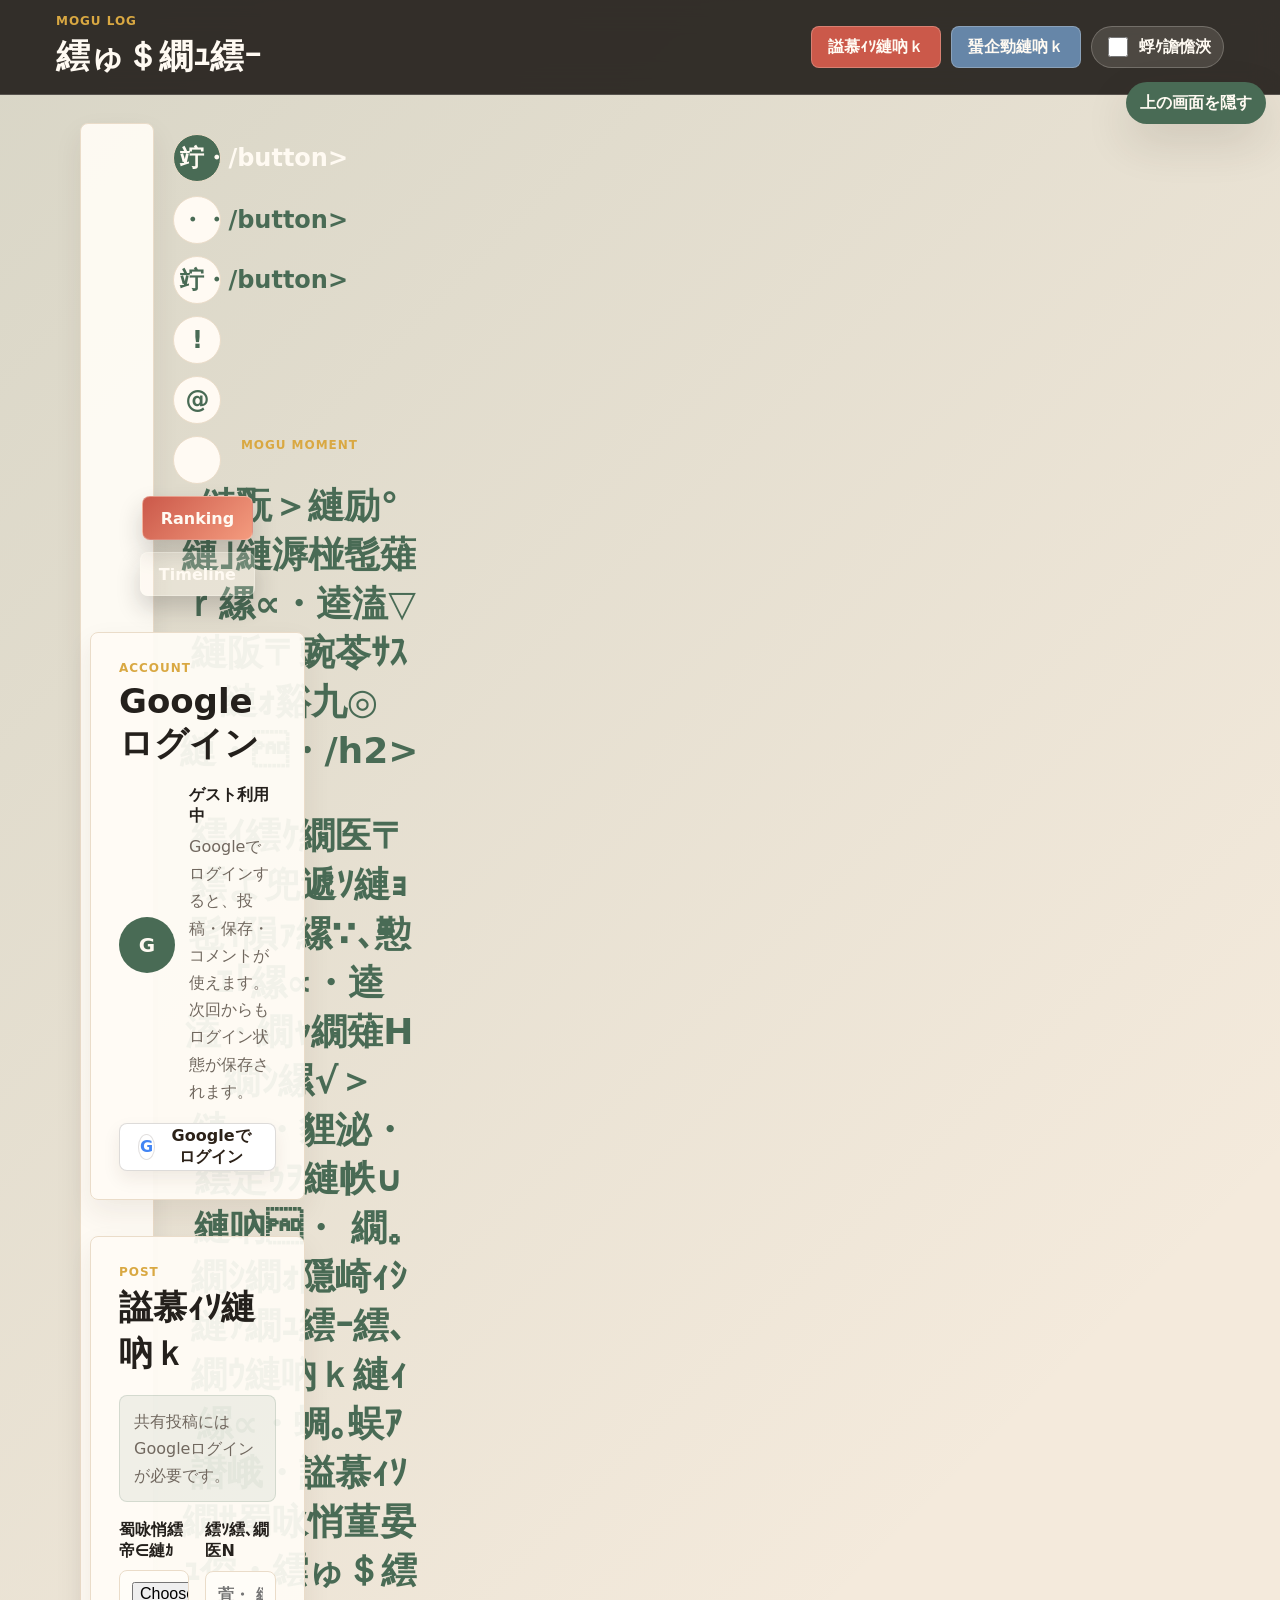
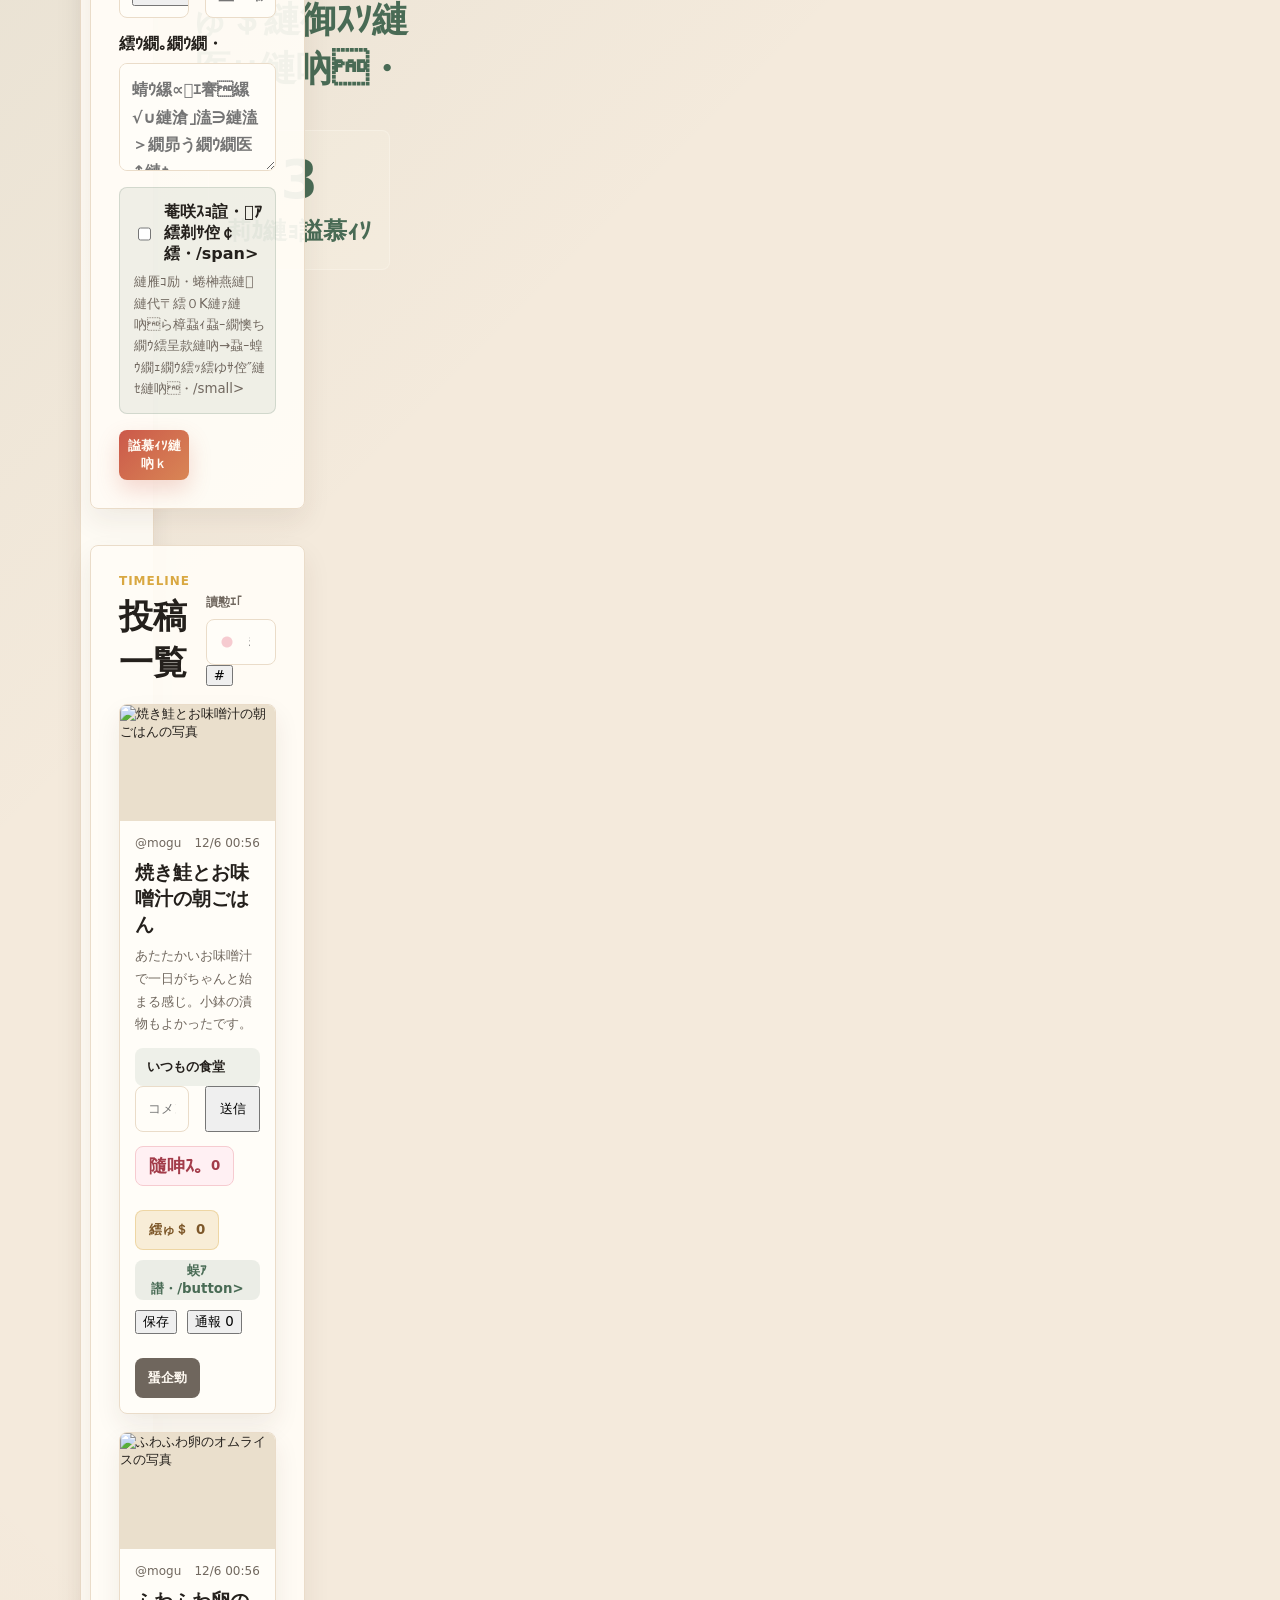
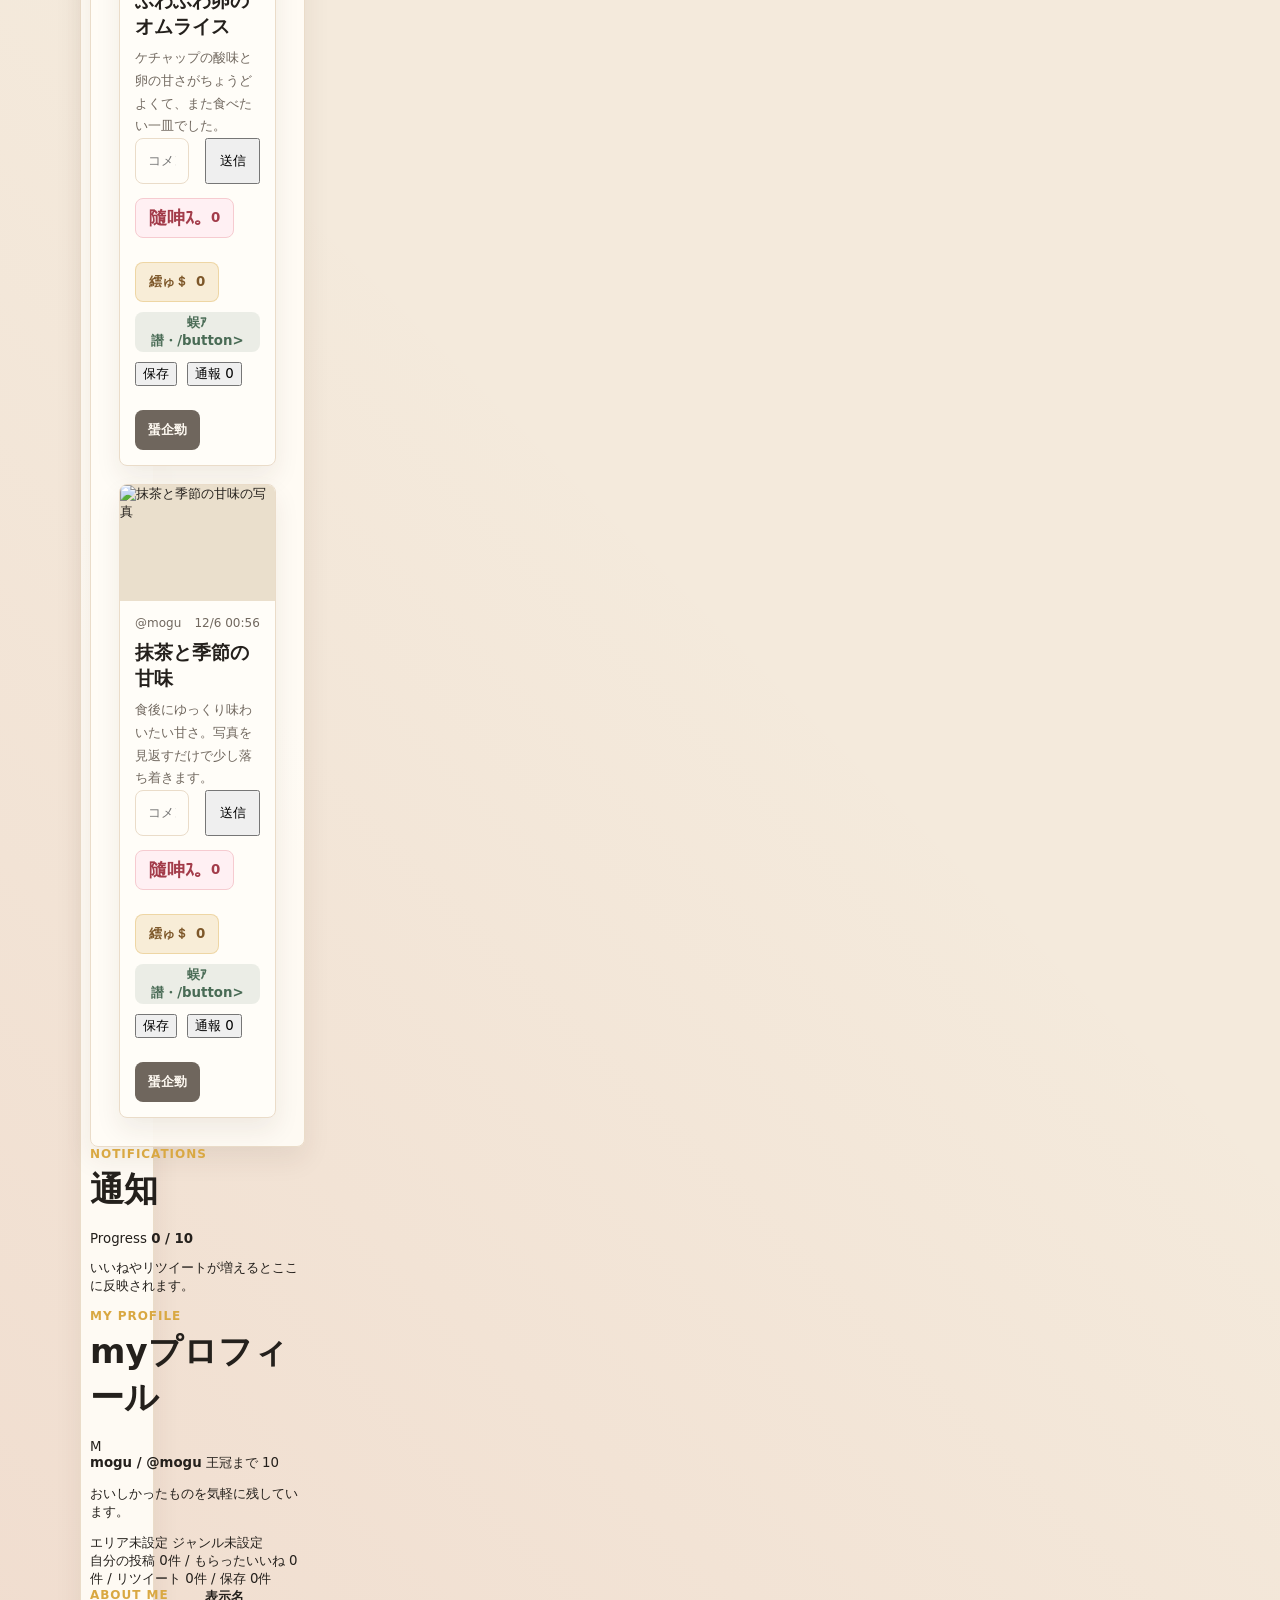
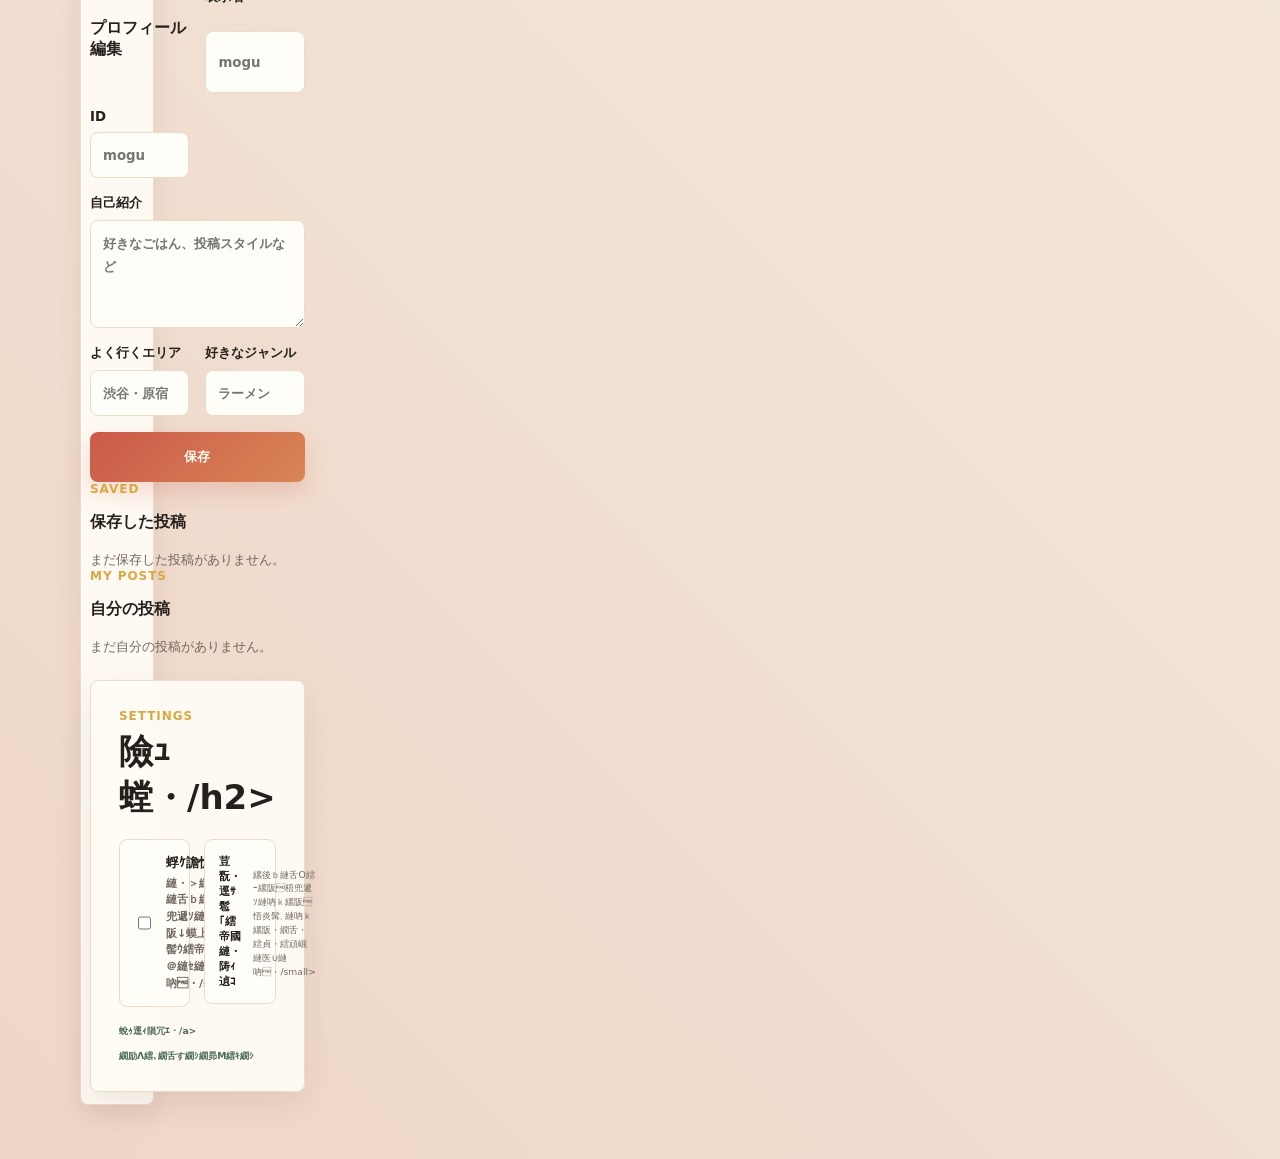
==== commit 3b8c17c6: "Add files via upload" ====
--- a/index.html
+++ b/index.html
@@ -55,40 +55,26 @@
         </div>
       </section>
 
-      <section class="account-panel" id="accountSection" aria-label="繧｢繧ｫ繧ｦ繝ｳ繝・>
-        <div class="section-heading">
-          <p class="eyebrow">Account</p>
-          <h2>繧｢繧ｫ繧ｦ繝ｳ繝・/h2>
-        </div>
-        <div class="account-status">
-          <div class="current-avatar" id="currentAvatar">G</div>
-          <div>
-            <strong id="accountStatus">繧ｲ繧ｹ繝亥茜逕ｨ荳ｭ</strong>
-            <p id="accountHint">髢ｲ隕ｧ繝ｻ讀懃ｴ｢繝ｻ逕ｻ蜒冗ｷｨ髮・・繧ｲ繧ｹ繝医〒繧ゆｽｿ縺医∪縺吶ょ・譛画兜遞ｿ縺ｫ縺ｯ繝ｭ繧ｰ繧､繝ｳ縺悟ｿ・ｦ√〒縺吶・/p>
-          </div>
-        </div>
-        <form class="auth-form" id="authForm">
-          <label>
-            陦ｨ遉ｺ蜷・            <input id="displayNameInput" type="text" placeholder="萓・ mogu" />
-          </label>
-          <label>
-            繝｡繝ｼ繝ｫ繧｢繝峨Ξ繧ｹ
-            <input id="emailInput" type="email" placeholder="you@example.com" autocomplete="email" required />
-          </label>
-          <label>
-            繝代せ繝ｯ繝ｼ繝・            <input id="passwordInput" type="password" minlength="6" autocomplete="current-password" required />
-          </label>
-          <label class="switch-row wide">
-            <input id="termsInput" type="checkbox" />
-            <span>蛻ｩ逕ｨ隕冗ｴ・→繝励Λ繧､繝舌す繝ｼ繝昴Μ繧ｷ繝ｼ縺ｫ蜷梧э縺励∪縺・/span>
-          </label>
-          <div class="auth-actions wide">
-            <button class="primary-button compact" type="button" id="signUpButton">逋ｻ骭ｲ繝｡繝ｼ繝ｫ繧帝√ｋ</button>
-            <button class="secondary-button" type="submit" id="signInButton">繝ｭ繧ｰ繧､繝ｳ</button>
-            <button class="secondary-button" type="button" id="signOutButton" hidden>繝ｭ繧ｰ繧｢繧ｦ繝・/button>
-          </div>
-        </form>
-      </section>
+      <section class="account-panel google-account-panel" id="accountSection" aria-label="Account">
+        <div class="section-heading">
+          <p class="eyebrow">Account</p>
+          <h2>Googleログイン</h2>
+        </div>
+        <div class="account-status">
+          <div class="current-avatar" id="currentAvatar">G</div>
+          <div>
+            <strong id="accountStatus">ゲスト利用中</strong>
+            <p id="accountHint">Googleアカウントでログインすると、投稿・保存・コメントが使えます。ログイン状態は次回以降も保存されます。</p>
+          </div>
+        </div>
+        <div class="auth-form google-auth-actions" id="authForm">
+          <button class="google-login-button" type="button" id="googleSignInButton">
+            <span class="google-mark">G</span>
+            <span>Googleでログイン</span>
+          </button>
+          <button class="secondary-button" type="button" id="signOutButton" hidden>ログアウト</button>
+        </div>
+      </section>
 
       <section class="composer" id="composer" aria-label="縺斐・繧薙ｒ謚慕ｨｿ縺吶ｋ">
         <div class="section-heading">
--- a/styles.css
+++ b/styles.css
@@ -307,7 +307,7 @@
 }
 
 .auth-form {
-  grid-template-columns: repeat(3, minmax(0, 1fr));
+  grid-template-columns: minmax(0, 1fr);
 }
 
 .auth-form.is-logged-in label:not(.switch-row) {
@@ -324,6 +324,51 @@
   grid-column: auto;
   min-height: 42px;
   padding: 0 14px;
+}
+
+.google-account-panel .section-heading {
+  align-items: flex-start;
+}
+
+.google-auth-actions {
+  display: flex;
+  flex-wrap: wrap;
+  align-items: center;
+  gap: 12px;
+}
+
+.google-login-button {
+  display: inline-flex;
+  align-items: center;
+  justify-content: center;
+  gap: 10px;
+  min-height: 48px;
+  padding: 0 18px;
+  color: #2b2118;
+  background: #fff;
+  border: 1px solid rgba(43, 33, 24, 0.16);
+  border-radius: 8px;
+  font: inherit;
+  font-weight: 800;
+  box-shadow: 0 8px 18px rgba(60, 43, 28, 0.08);
+  cursor: pointer;
+}
+
+.google-login-button:hover {
+  transform: translateY(-1px);
+  box-shadow: 0 12px 22px rgba(60, 43, 28, 0.12);
+}
+
+.google-mark {
+  display: grid;
+  place-items: center;
+  width: 26px;
+  height: 26px;
+  color: #4285f4;
+  background: #fff;
+  border: 1px solid rgba(43, 33, 24, 0.14);
+  border-radius: 50%;
+  font-weight: 900;
 }
 
 .section-heading {
@@ -827,3 +872,485 @@
     min-height: 360px;
   }
 }
+
+/* Migrated social/profile UI from gohan-log latest. */
+.intro-actions {
+  display: flex;
+  flex-wrap: wrap;
+  gap: 10px;
+  margin-top: 22px;
+}
+
+.ranking-button {
+  min-height: 44px;
+  padding: 0 18px;
+  color: #fffaf2;
+  background: linear-gradient(135deg, var(--tomato), #f49b7e);
+  border: 1px solid rgba(255, 250, 242, 0.28);
+  border-radius: 8px;
+  cursor: pointer;
+  font-weight: 900;
+  box-shadow: 0 12px 24px rgba(36, 32, 28, 0.2);
+}
+
+.ranking-button.soft {
+  color: #fffaf2;
+  background: rgba(255, 250, 242, 0.22);
+}
+
+.ranking-button.is-active {
+  background: var(--gold);
+  color: var(--ink);
+}
+
+.intro-counter {
+  display: grid;
+  place-items: center;
+.search-tools {
+  position: relative;
+  display: grid;
+  grid-template-columns: minmax(0, 1fr) 48px;
+  gap: 10px;
+  width: min(430px, 100%);
+}
+
+.search-box {
+  position: relative;
+  width: 100%;
+}
+
+.search-box span {
+  color: var(--muted);
+  font-size: 12px;
+}
+
+.search-box input {
+  padding-left: 42px;
+  background:
+    radial-gradient(circle at 20px 50%, var(--pink) 0 5px, transparent 6px),
+    #fffdf8;
+}
+
+.search-box:focus-within {
+  transform: translateY(-1px);
+}
+
+.category-toggle {
+  display: grid;
+  place-items: center;
+  width: 48px;
+  min-height: 48px;
+  color: #fffaf2;
+  background: linear-gradient(135deg, var(--tomato), #f49b7e);
+  border: 0;
+  border-radius: 50%;
+  box-shadow: 0 10px 20px rgba(238, 120, 111, 0.22);
+  cursor: pointer;
+  font-size: 26px;
+  font-weight: 900;
+}
+
+.category-menu {
+  position: absolute;
+  right: 0;
+  top: calc(100% + 10px);
+  z-index: 8;
+  display: grid;
+  grid-template-columns: repeat(2, minmax(110px, 1fr));
+  gap: 8px;
+  width: min(300px, calc(100vw - 48px));
+  padding: 12px;
+  background: rgba(255, 253, 249, 0.98);
+  border: 1px solid var(--line);
+  border-radius: 8px;
+  box-shadow: var(--shadow);
+}
+
+.category-menu[hidden] {
+  display: none;
+}
+
+.category-menu button {
+  min-height: 42px;
+  color: var(--ink);
+  background: linear-gradient(135deg, #fffaf8, var(--mint));
+  border: 1px solid rgba(79, 127, 104, 0.16);
+  border-radius: 999px;
+  cursor: pointer;
+  font-weight: 900;
+}
+
+.feed {
+  display: grid;
+  grid-template-columns: repeat(auto-fit, minmax(min(100%, 280px), 1fr));
+  gap: 18px;
+}
+
+.notice-list {
+  display: grid;
+.notice-crown {
+  display: grid;
+  gap: 10px;
+  margin-bottom: 14px;
+  padding: 16px;
+  background: linear-gradient(135deg, #fffefb, var(--peach));
+  border: 1px solid rgba(238, 120, 111, 0.18);
+  border-radius: 8px;
+  box-shadow: 0 12px 24px rgba(105, 75, 52, 0.08);
+}
+
+.notice-crown > div:first-child {
+  display: flex;
+  align-items: center;
+  justify-content: space-between;
+  gap: 12px;
+}
+
+.notice-crown span,
+.notice-crown p {
+  margin: 0;
+  color: var(--muted);
+  font-weight: 900;
+}
+
+.notice-item {
+  display: grid;
+  grid-template-columns: 42px minmax(0, 1fr);
+  gap: 12px;
+  align-items: start;
+  padding: 14px;
+  color: var(--ink);
+  background: #fffefb;
+  border: 1px solid var(--line);
+  border-radius: 8px;
+  line-height: 1.7;
+}
+
+.notice-item > span {
+  display: grid;
+  place-items: center;
+  width: 42px;
+  height: 42px;
+  background: var(--mint);
+  border-radius: 50%;
+  font-weight: 900;
+}
+
+.notice-item strong {
+  display: block;
+}
+
+.notice-item p {
+  min-height: 0;
+  margin: 2px 0 0;
+  color: var(--muted);
+}
+
+.profile-card {
+  display: grid;
+  grid-template-columns: 64px minmax(0, 1fr);
+  gap: 14px;
+  align-items: center;
+  padding: 16px;
+  background: #fffdf8;
+  border: 1px solid var(--line);
+  border-radius: 8px;
+}
+
+.profile-avatar {
+  display: grid;
+  place-items: center;
+  width: 64px;
+  height: 64px;
+  color: #fffaf2;
+  background: var(--moss);
+  border-radius: 50%;
+  font-size: 28px;
+  font-weight: 900;
+}
+
+.profile-avatar.is-royal {
+  background: linear-gradient(135deg, var(--gold), var(--tomato));
+}
+
+.royal-badge,
+.post-royal-badge {
+  display: inline-flex;
+  align-items: center;
+  width: fit-content;
+  min-height: 28px;
+  margin-top: 6px;
+  padding: 0 10px;
+  color: var(--ink);
+  background: rgba(217, 168, 66, 0.2);
+  border: 1px solid rgba(217, 168, 66, 0.45);
+  border-radius: 999px;
+  font-size: 12px;
+  font-weight: 900;
+}
+
+.royal-badge.is-royal,
+.post-royal-badge {
+  color: #fffaf2;
+  background: linear-gradient(135deg, var(--gold), var(--tomato));
+  border-color: transparent;
+}
+
+.profile-card p {
+  margin: 6px 0 8px;
+  color: var(--muted);
+  line-height: 1.6;
+}
+
+.profile-tags {
+  display: flex;
+  flex-wrap: wrap;
+  gap: 8px;
+  margin: 8px 0;
+}
+
+.profile-tags span {
+  min-height: 30px;
+  padding: 6px 10px;
+  color: var(--moss);
+  background: rgba(79, 127, 104, 0.1);
+  border: 1px solid rgba(79, 127, 104, 0.16);
+  border-radius: 999px;
+  font-size: 12px;
+  font-weight: 900;
+}
+
+#profileStats {
+  color: var(--tomato);
+  font-weight: 900;
+}
+
+.profile-progress {
+  display: grid;
+  grid-template-columns: repeat(3, minmax(0, 1fr));
+  gap: 12px;
+  margin-top: 14px;
+}
+
+.progress-card {
+  display: grid;
+  gap: 10px;
+  padding: 14px;
+  background: #fffefb;
+  border: 1px solid var(--line);
+  border-radius: 8px;
+  box-shadow: 0 10px 22px rgba(105, 75, 52, 0.06);
+}
+
+.progress-card div:first-child {
+  display: flex;
+  align-items: center;
+  justify-content: space-between;
+  gap: 10px;
+}
+
+.progress-card span {
+  color: var(--muted);
+  font-size: 12px;
+  font-weight: 900;
+}
+
+.progress-card strong {
+  color: var(--ink);
+  font-size: 14px;
+}
+
+.gauge-track {
+  overflow: hidden;
+  height: 12px;
+  background: #f5e7dc;
+  border-radius: 999px;
+}
+
+.gauge-track span {
+  display: block;
+  width: 0;
+  height: 100%;
+  background: linear-gradient(135deg, var(--tomato), #f4b07f);
+  border-radius: inherit;
+  transition: width 240ms ease;
+}
+
+.crown-progress .gauge-track span {
+  background: linear-gradient(135deg, var(--gold), var(--tomato));
+}
+
+.profile-dashboard {
+  display: grid;
+  grid-template-columns: minmax(280px, 0.8fr) minmax(0, 1.2fr);
+  gap: 18px;
+  margin-top: 18px;
+}
+
+.profile-form,
+.profile-panel {
+  padding: 16px;
+  background: #fffdf8;
+  border: 1px solid var(--line);
+  border-radius: 8px;
+}
+
+.profile-form {
+  grid-template-columns: repeat(2, minmax(0, 1fr));
+}
+
+.profile-column {
+  display: grid;
+  gap: 18px;
+}
+
+.compact-heading {
+  margin-bottom: 14px;
+}
+
+.compact-heading h3 {
+  margin: 0;
+  font-size: 21px;
+}
+
+.mini-feed {
+  display: grid;
+  gap: 12px;
+}
+
+.mini-feed .post-card {
+  box-shadow: none;
+.post-card.is-compact .report-button,
+.post-card.is-compact .comment-form,
+.post-card.is-compact .delete-button {
+  display: none;
+.post-royal-badge[hidden] {
+  display: none;
+}
+
+.post-card h3 {
+  margin: 10px 0 8px;
+  font-size: 19px;
+  line-height: 1.35;
+}
+
+.post-card p {
+  min-height: 52px;
+  margin: 0;
+  color: var(--muted);
+  line-height: 1.7;
+}
+
+.like-button,
+.boost-button,
+.save-button,
+.report-button,
+.delete-button {
+  display: inline-flex;
+  align-items: center;
+  gap: 8px;
+  min-height: 40px;
+  margin-top: 14px;
+  padding: 0 13px;
+}
+
+.like-button {
+  color: #a33c4a;
+  background: #fff0f3;
+  border: 1px solid #f6cbd0;
+  transition: transform 160ms ease, background 160ms ease, color 160ms ease;
+}
+
+.like-button:hover {
+  transform: translateY(-2px) scale(1.02);
+}
+
+.like-button.is-liked {
+  color: #fffaf2;
+  background: linear-gradient(135deg, var(--tomato), #f49b7e);
+}
+
+.like-button.is-popping {
+  animation: pop 360ms ease;
+}
+
+.boost-button {
+  color: #7d5729;
+  background: rgba(228, 174, 70, 0.18);
+  border: 1px solid rgba(217, 168, 66, 0.34);
+  transition: transform 160ms ease, background 160ms ease, color 160ms ease;
+}
+
+.boost-button:hover {
+  transform: translateY(-2px) rotate(-1deg);
+}
+
+.boost-button.is-boosted {
+  color: #fffaf2;
+  background: linear-gradient(135deg, var(--gold), #f0c66a);
+}
+
+.boost-button.is-popping {
+  animation: pop 360ms ease;
+}
+
+.heart {
+  font-size: 18px;
+  line-height: 1;
+}
+
+.delete-button {
+  color: #fffaf2;
+  background: #7b7168;
+}
+
+.report-button {
+  color: #8a3d32;
+  background: rgba(203, 89, 74, 0.1);
+  border: 1px solid rgba(203, 89, 74, 0.22);
+}
+
+.report-button:disabled {
+  cursor: not-allowed;
+  opacity: 0.65;
+}
+
+.save-button {
+  border: 1px solid rgba(73, 107, 85, 0.2);
+}
+
+.save-button.is-saved {
+  color: #fffaf2;
+  background: linear-gradient(135deg, var(--blue), #8ec6d2);
+}
+
+.comment-list {
+  display: grid;
+  gap: 8px;
+  margin-top: 12px;
+}
+
+.post-card .comment-item {
+  min-height: 0;
+  margin: 0;
+  padding: 9px 10px;
+  color: var(--ink);
+  background: rgba(73, 107, 85, 0.08);
+  border-radius: 8px;
+  font-size: 13px;
+}
+
+.comment-form {
+  display: grid;
+  grid-template-columns: minmax(0, 1fr) auto;
+  gap: 8px;
+  margin-top: 10px;
+}
+
+.comment-form input {
+  min-height: 40px;
+}
+
+.comment-submit {
+  min-height: 40px;
+  padding: 0 12px;
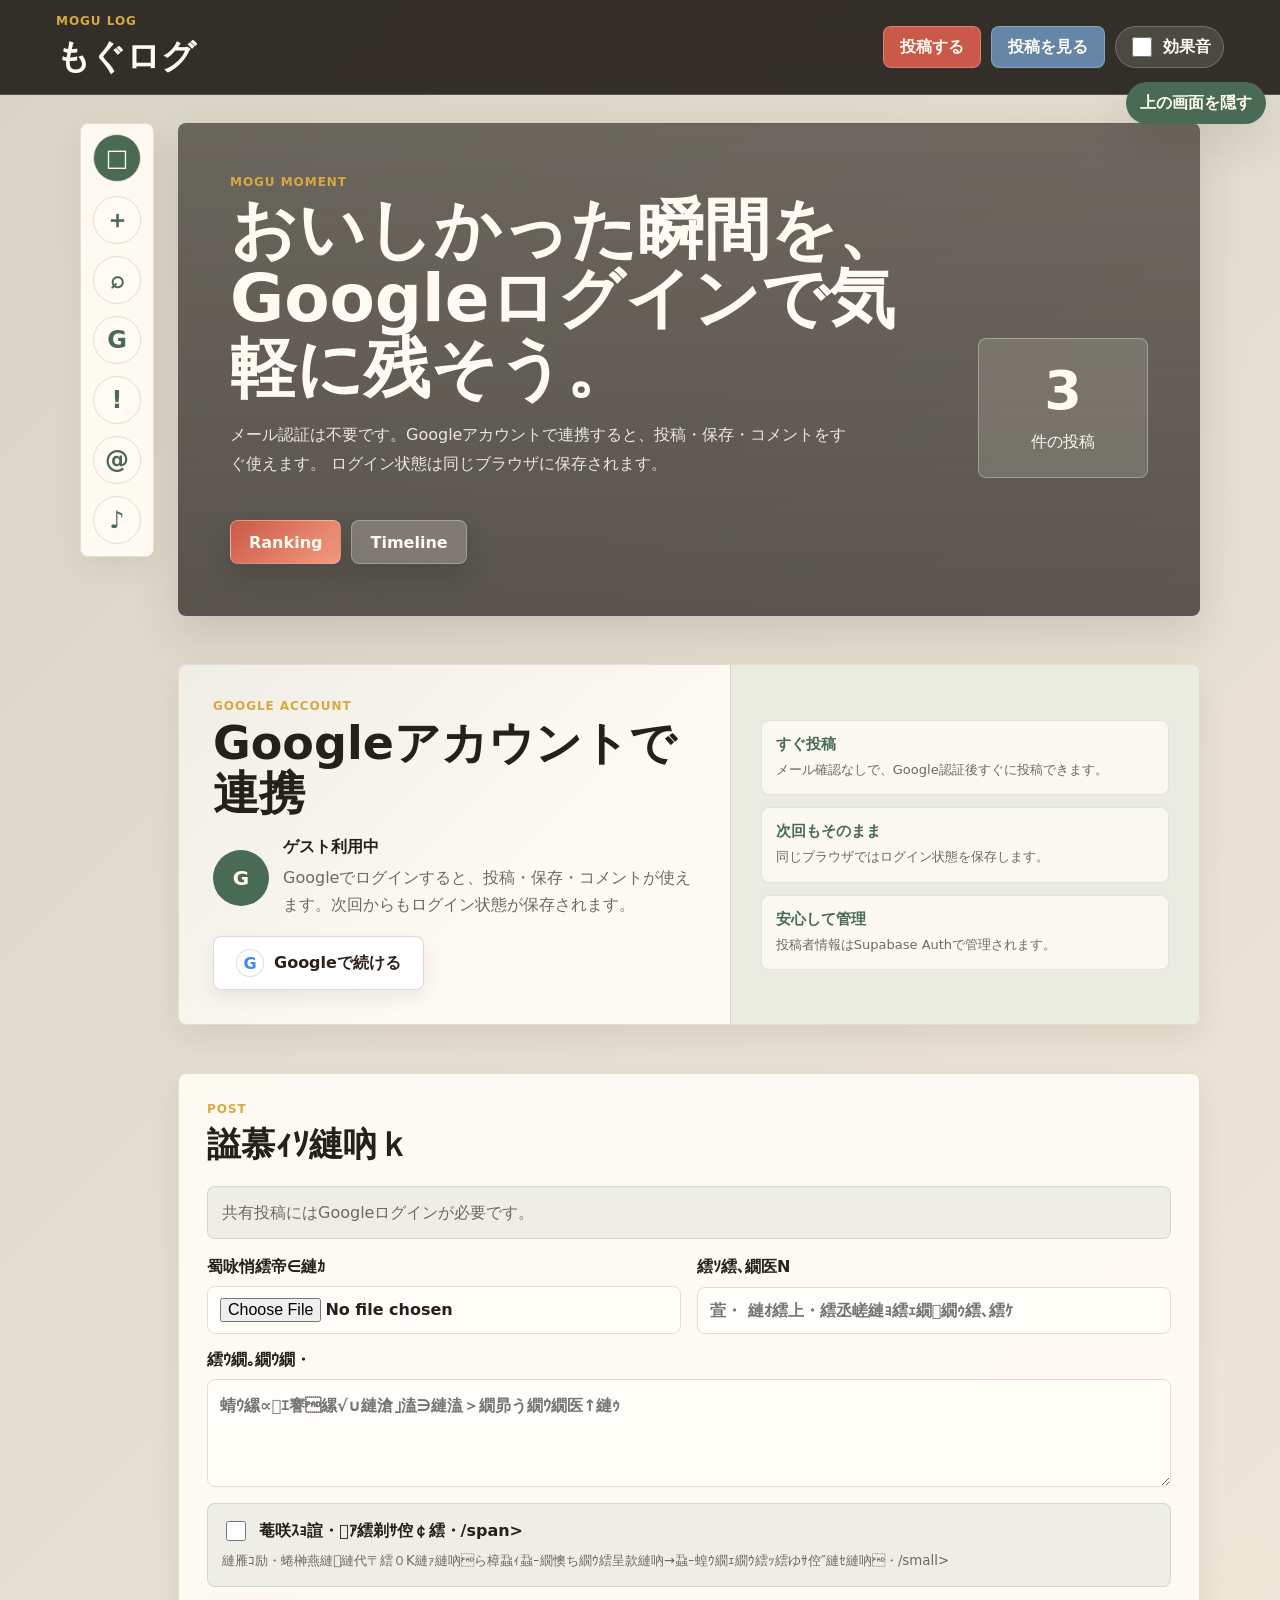
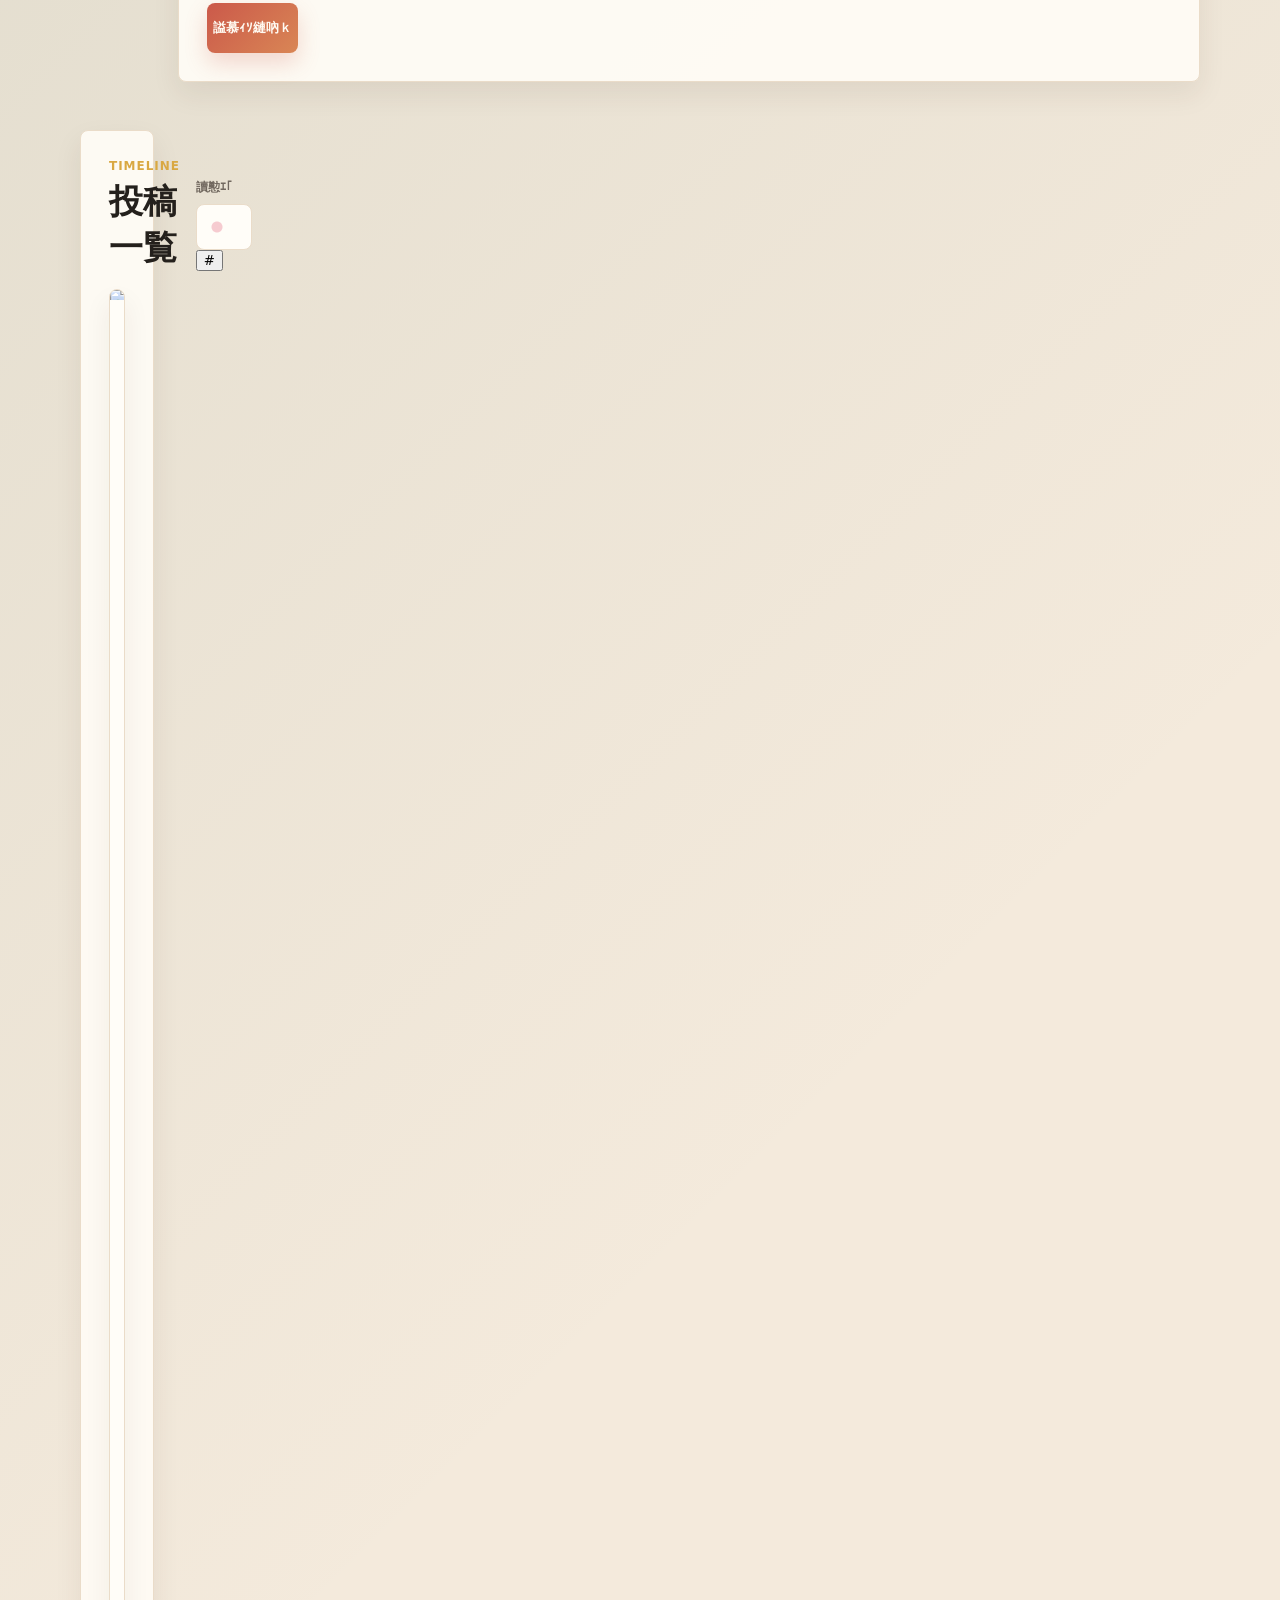
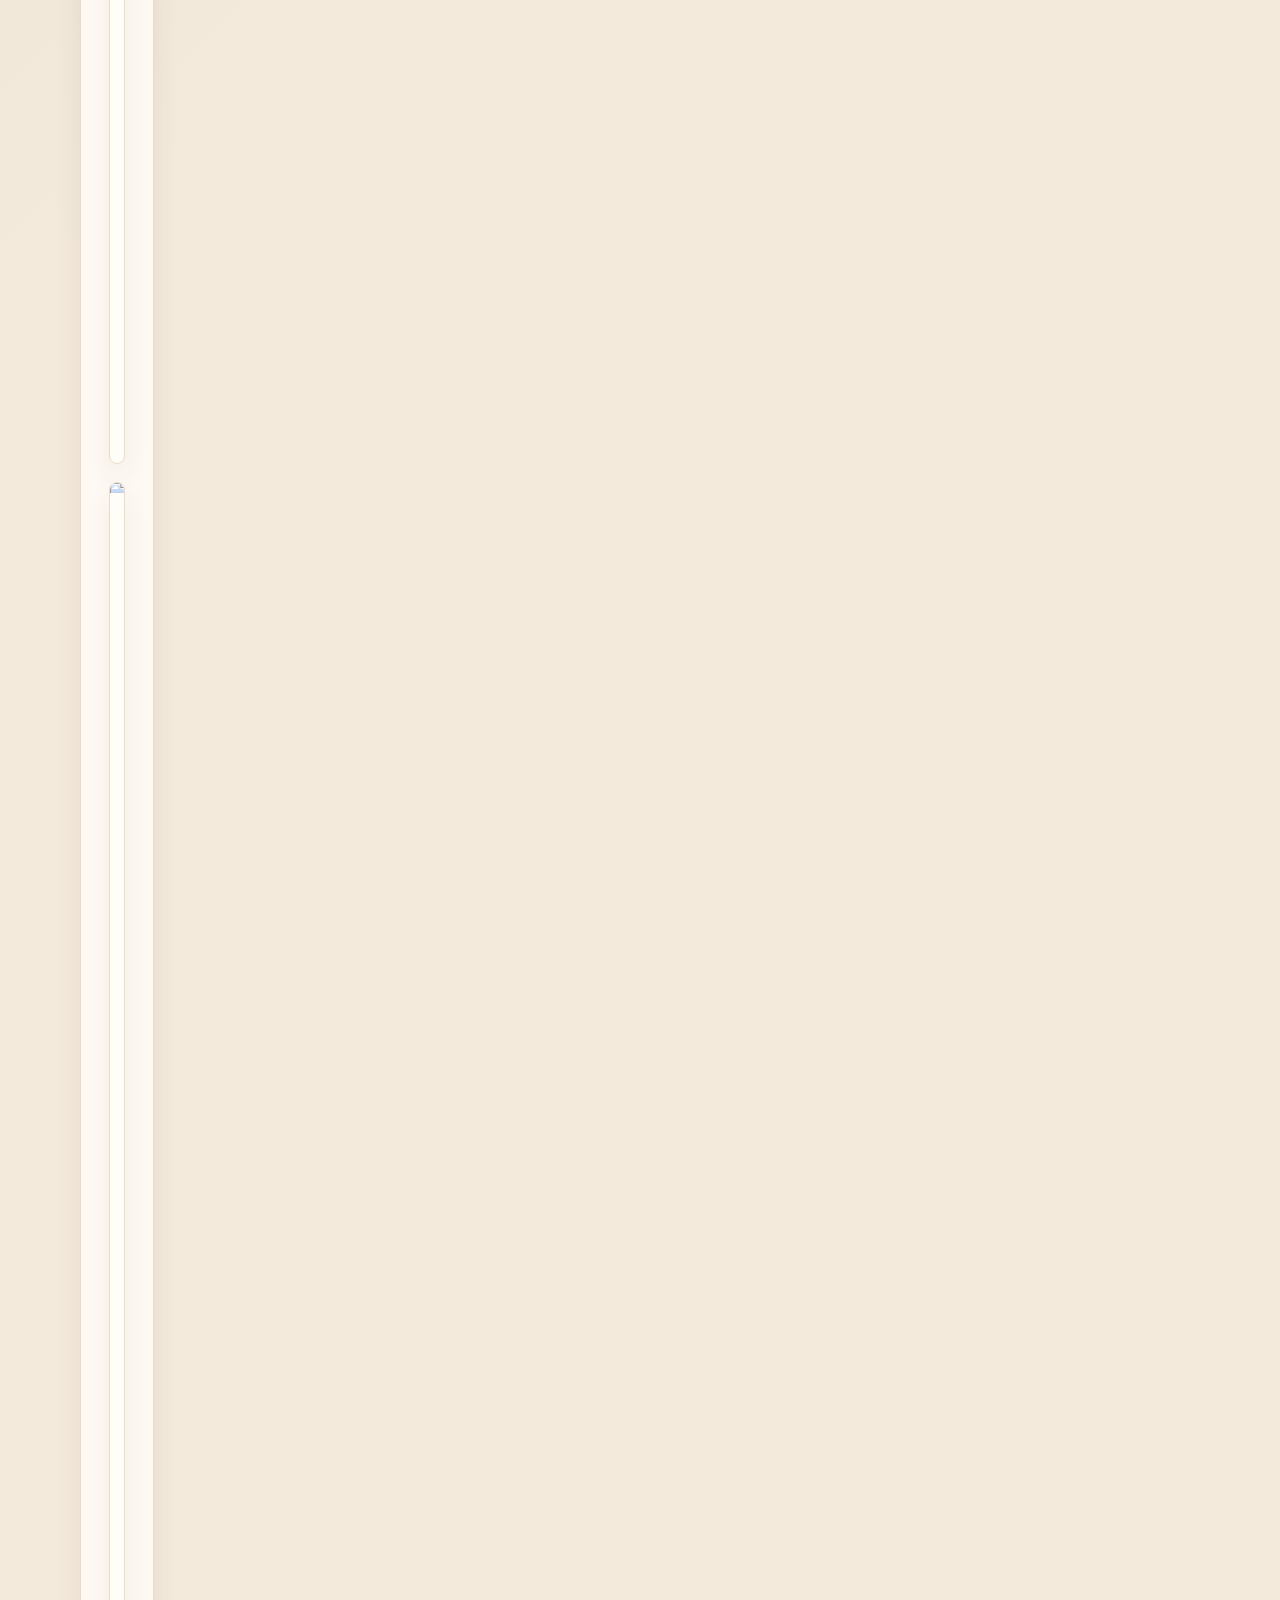
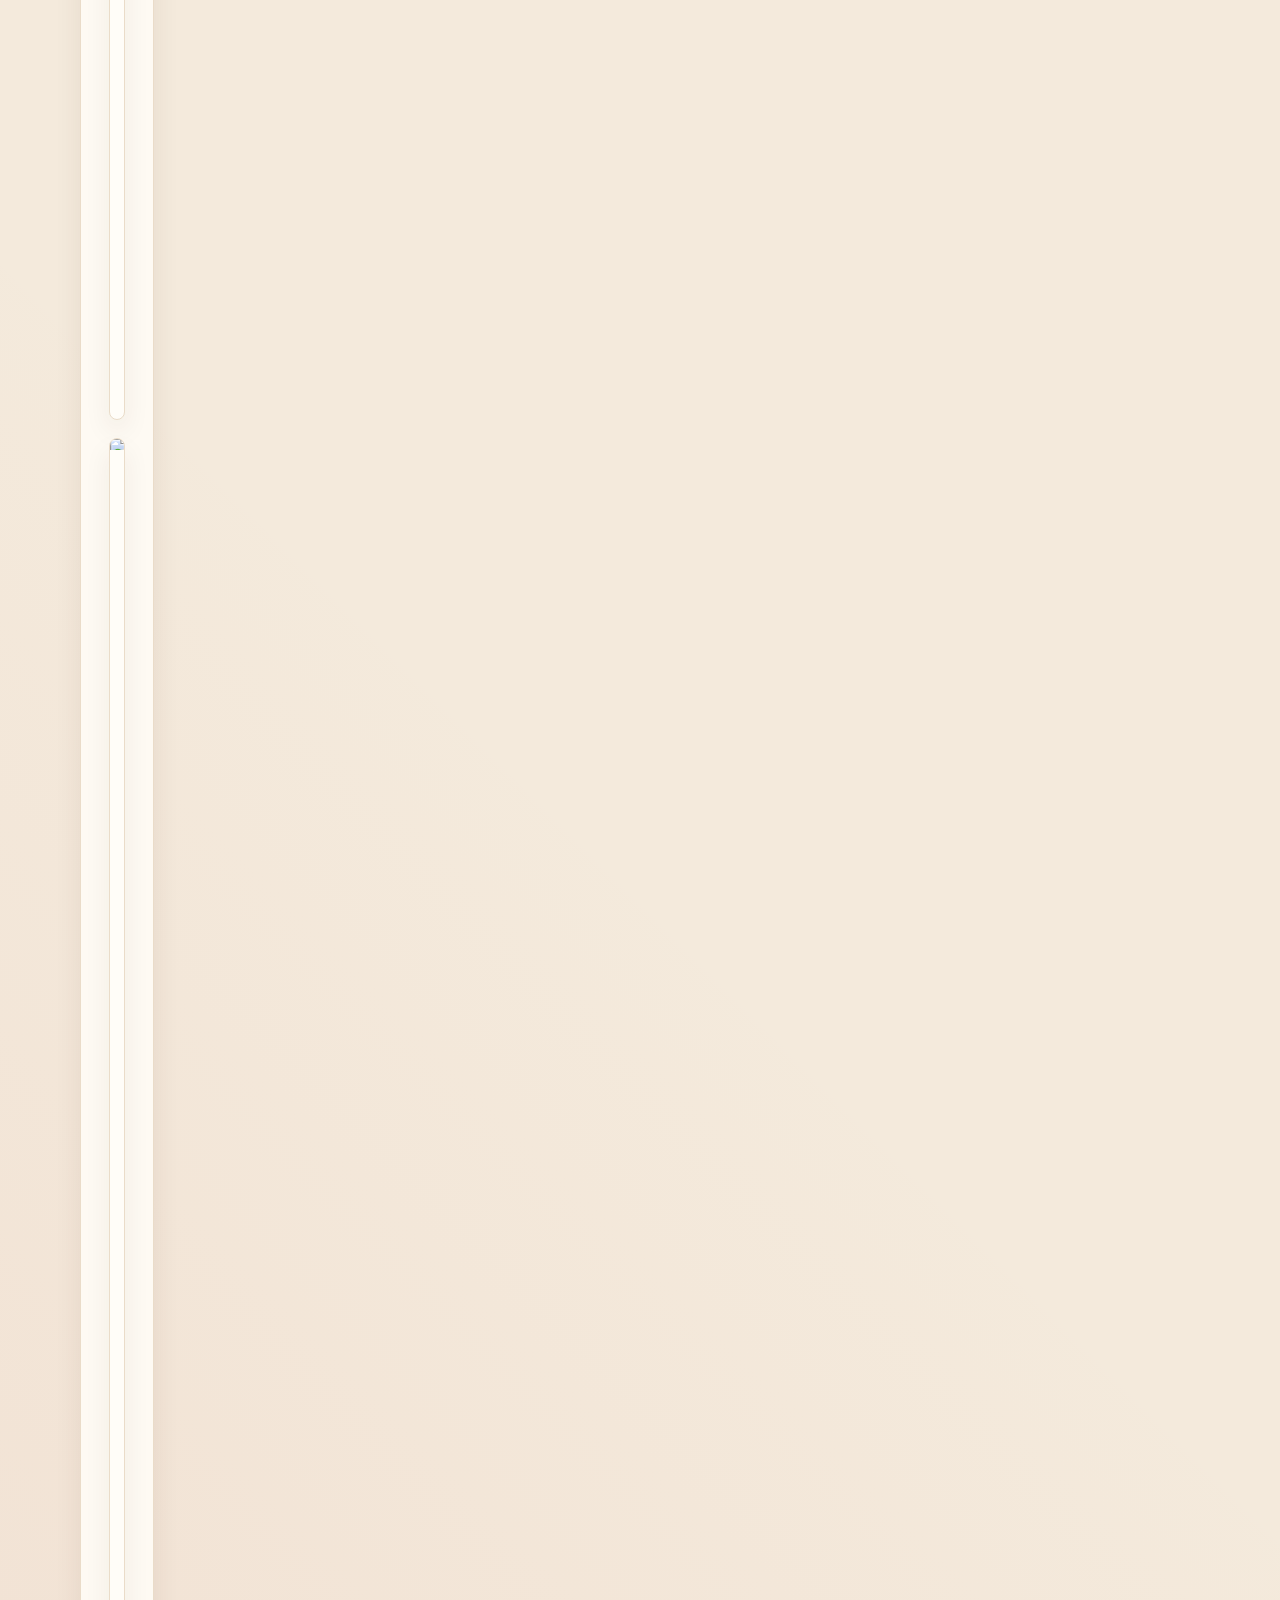
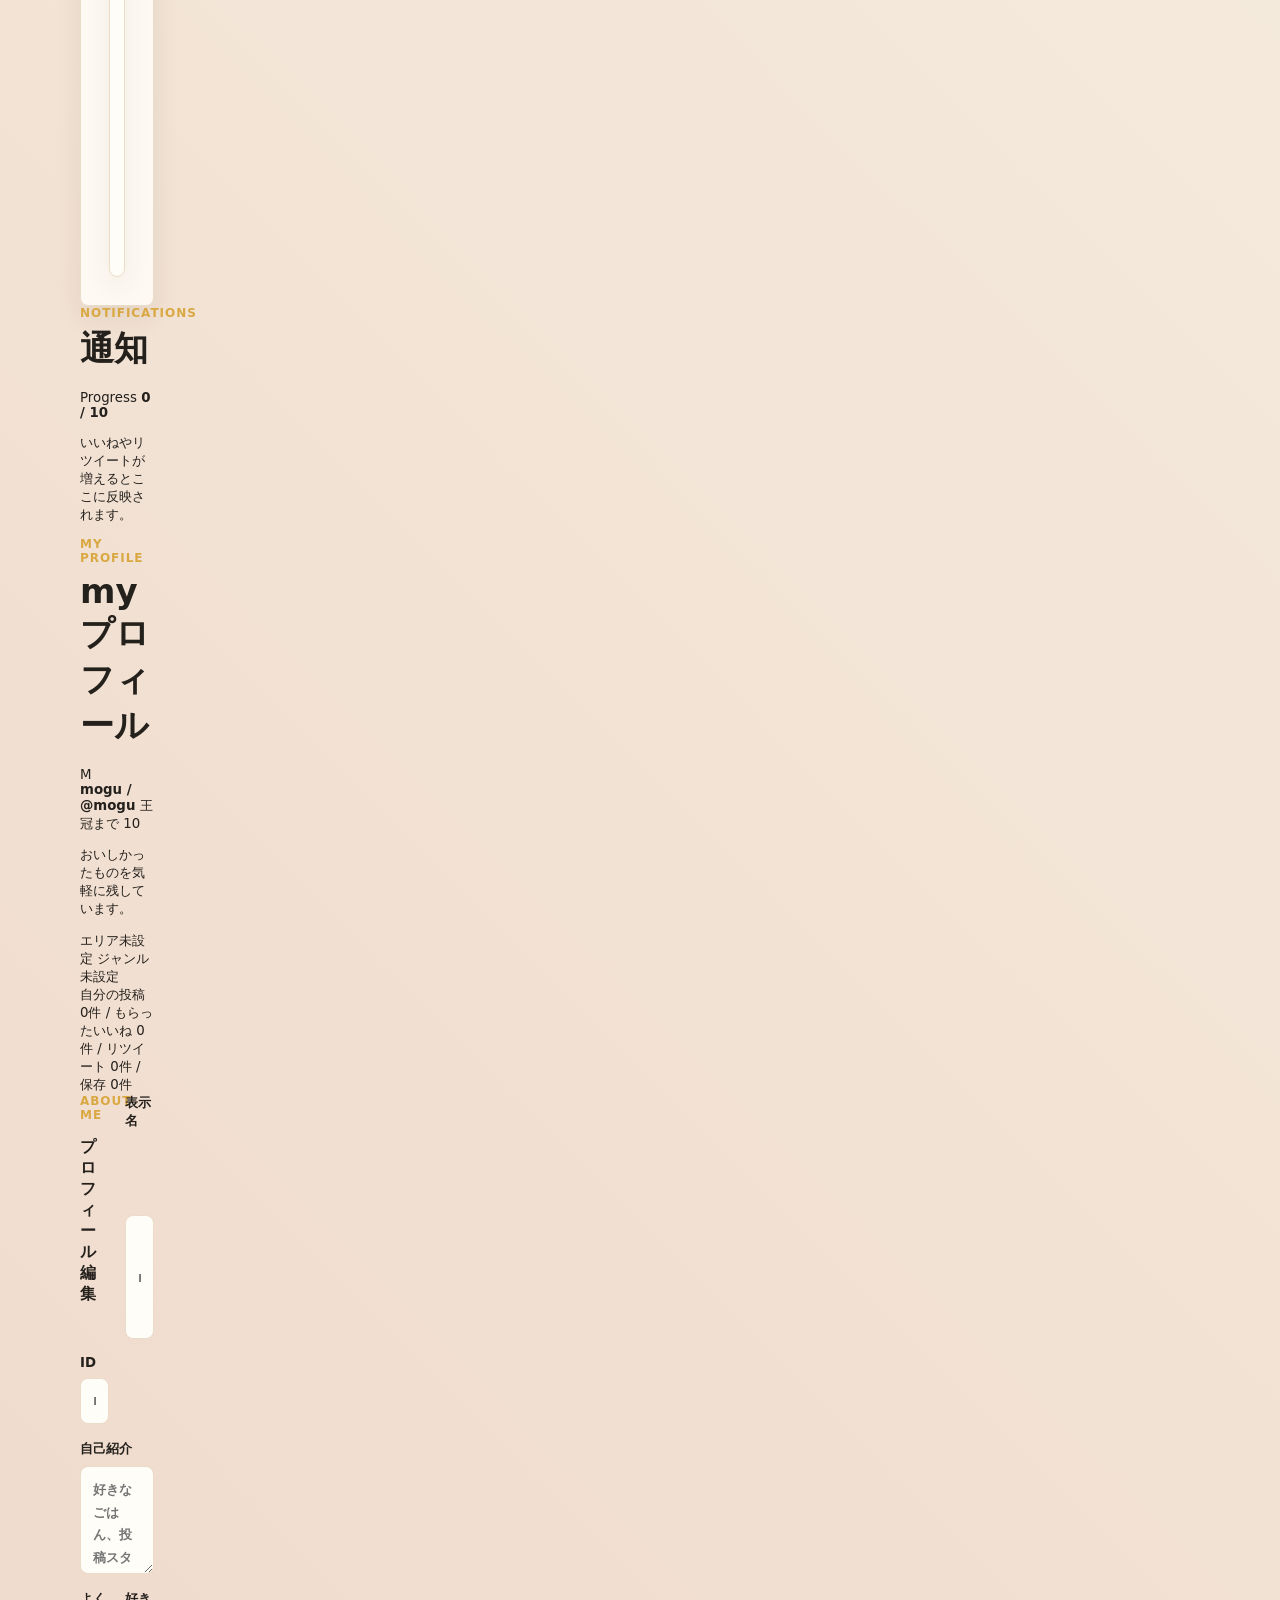
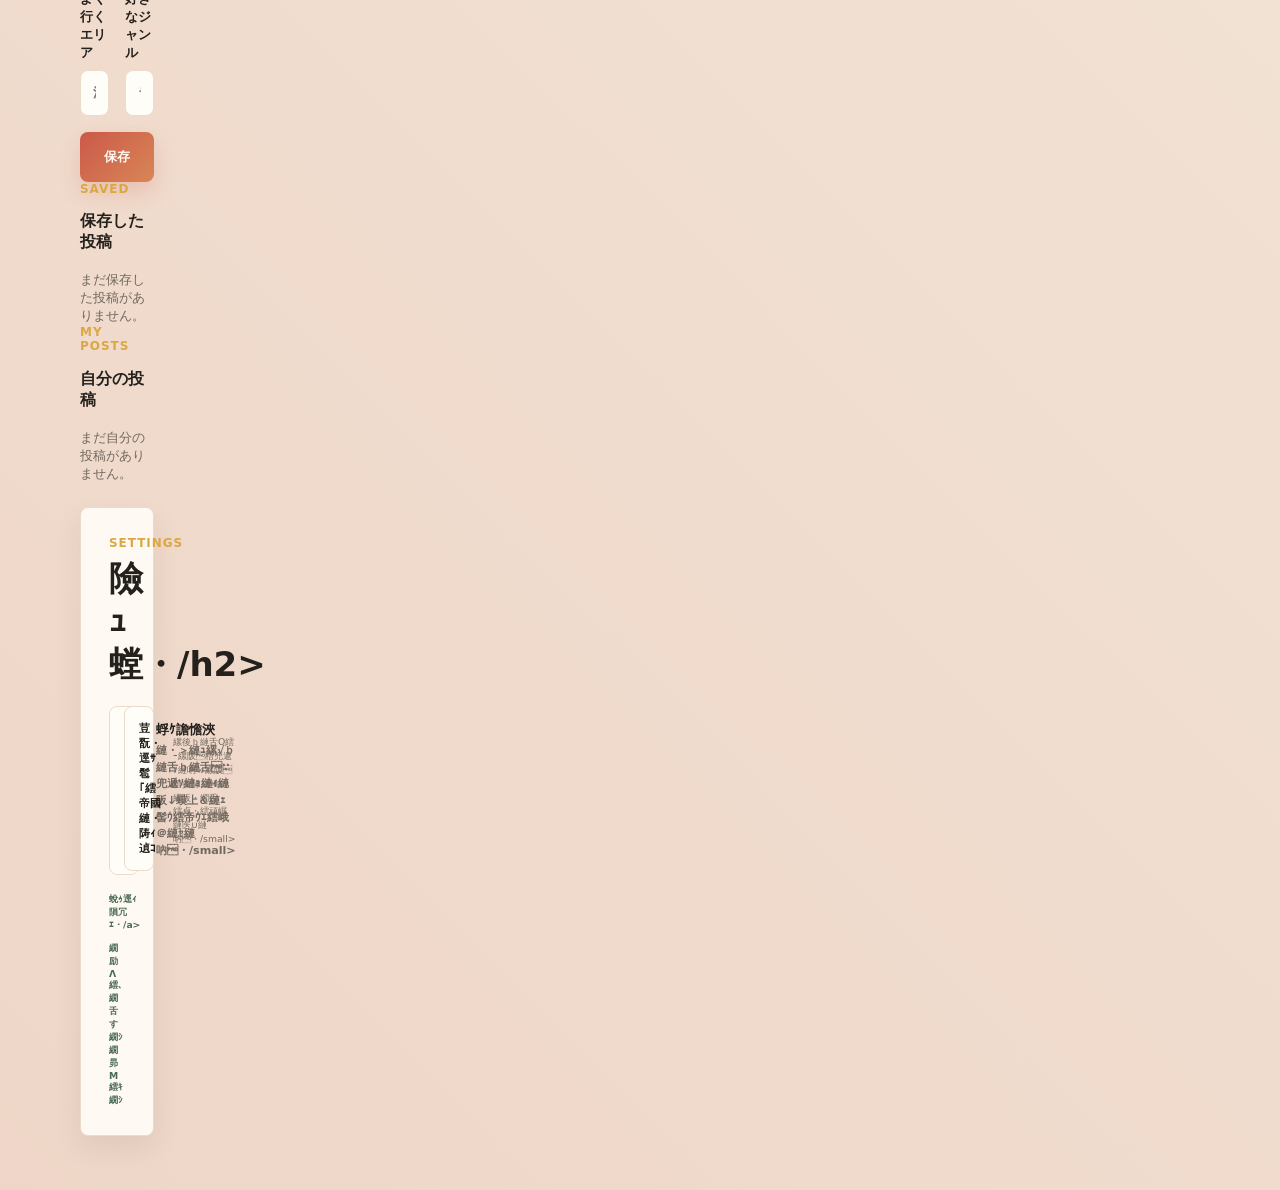
==== commit 95639c41: "Add files via upload" ====
--- a/index.html
+++ b/index.html
@@ -9,45 +9,48 @@
     <link rel="manifest" href="manifest.webmanifest?v=20260516-cloudflare" />
   </head>
   <body>
-    <button class="chrome-toggle" type="button" id="chromeToggle" aria-expanded="true">
-      荳翫・逕ｻ髱｢繧帝國縺・    </button>
+    <button class="chrome-toggle" type="button" id="chromeToggle" aria-expanded="true">
+      上部を隠す
+    </button>
 
     <header class="app-header" id="appHeader">
       <div>
-        <p class="eyebrow">Mogu Log</p>
-        <h1>繧ゅ＄繝ｭ繧ｰ</h1>
-      </div>
-      <div class="header-actions">
-        <button class="header-button" type="button" id="focusPostButton">謚慕ｨｿ縺吶ｋ</button>
-        <button class="header-button soft" type="button" id="focusDeleteButton">蜑企勁縺吶ｋ</button>
-        <label class="sound-switch" title="効果音のオン・オフ">
-          <input id="soundToggle" type="checkbox" />
-          <span>蜉ｹ譫憺浹</span>
-        </label>
-      </div>
+        <p class="eyebrow">Mogu Log</p>
+        <h1>もぐログ</h1>
+      </div>
+      <div class="header-actions">
+        <button class="header-button" type="button" id="focusPostButton">投稿する</button>
+        <button class="header-button soft" type="button" id="focusDeleteButton">投稿を見る</button>
+        <label class="sound-switch" title="効果音のオン・オフ">
+          <input id="soundToggle" type="checkbox" />
+          <span>効果音</span>
+        </label>
+      </div>
     </header>
 
     <main class="shell">
       <aside class="app-nav" aria-label="繝｡繧､繝ｳ繝｡繝九Η繝ｼ">
-        <button class="nav-button is-active" type="button" data-jump="feed" title="謚慕ｨｿ荳隕ｧ">竚・/button>
-        <button class="nav-button" type="button" data-jump="composer" title="謚慕ｨｿ縺吶ｋ">・・/button>
-        <button class="nav-button" type="button" data-jump="search" title="讀懃ｴ｢">竚・/button>
-        <button class="nav-button" type="button" data-jump="account" title="繧｢繧ｫ繧ｦ繝ｳ繝・>莠ｺ</button>
-        <button class="nav-button" type="button" data-jump="notifications" title="Notifications">!</button>
-        <button class="nav-button" type="button" data-jump="profile" title="Profile">@</button>
-        <button class="nav-button" type="button" data-jump="settings" title="險ｭ螳・>笙ｪ</button>
+        <button class="nav-button is-active" type="button" data-jump="feed" title="投稿一覧">□</button>
+        <button class="nav-button" type="button" data-jump="composer" title="投稿する">＋</button>
+        <button class="nav-button" type="button" data-jump="search" title="検索">⌕</button>
+        <button class="nav-button" type="button" data-jump="account" title="アカウント">G</button>
+        <button class="nav-button" type="button" data-jump="notifications" title="Notifications">!</button>
+        <button class="nav-button" type="button" data-jump="profile" title="Profile">@</button>
+        <button class="nav-button" type="button" data-jump="settings" title="設定">♪</button>
       </aside>
 
       <section class="intro">
         <div>
-          <p class="eyebrow">Mogu Moment</p>
-          <h2>縺翫＞縺励°縺｣縺溽椪髢薙ｒ縲∝・逵溘▽縺阪〒豌苓ｻｽ縺ｫ谿九◎縺・・/h2>
-          <p>
-            繧ｲ繧ｹ繝医〒繧よ兜遞ｿ縺ｮ髢ｲ隕ｧ縲∵､懃ｴ｢縲∝・逵溘・繝ｬ繝薙Η繝ｼ縲√＞縺・・貍泌・繧定ｩｦ縺帙∪縺吶・            繝｡繝ｼ繝ｫ隱崎ｨｼ縺ｧ繝ｭ繧ｰ繧､繝ｳ縺吶ｋ縺ｨ縲∝・蜩｡蜈ｱ譛峨・謚慕ｨｿ繝ｻ蜀咏悄菫晏ｭ倥・繧ゅ＄繧ゅ＄縺御ｽｿ縺医∪縺吶・          </p>
+          <p class="eyebrow">Mogu Moment</p>
+          <h2>おいしかった瞬間を、Googleログインで気軽に残そう。</h2>
+          <p>
+            メール認証は不要です。Googleアカウントで連携すると、投稿・保存・コメントをすぐ使えます。
+            ログイン状態は同じブラウザに保存されます。
+          </p>
         </div>
         <div class="intro-counter">
           <strong id="postCount">0</strong>
-          <span>莉ｶ縺ｮ謚慕ｨｿ</span>
+          <span>件の投稿</span>
         </div>
         <div class="intro-actions">
           <button class="ranking-button" type="button" id="rankingButton">Ranking</button>
@@ -56,23 +59,41 @@
       </section>
 
       <section class="account-panel google-account-panel" id="accountSection" aria-label="Account">
-        <div class="section-heading">
-          <p class="eyebrow">Account</p>
-          <h2>Googleログイン</h2>
-        </div>
-        <div class="account-status">
-          <div class="current-avatar" id="currentAvatar">G</div>
-          <div>
-            <strong id="accountStatus">ゲスト利用中</strong>
-            <p id="accountHint">Googleアカウントでログインすると、投稿・保存・コメントが使えます。ログイン状態は次回以降も保存されます。</p>
+        <div class="google-connect-card">
+          <div class="google-connect-main">
+            <div class="section-heading">
+              <p class="eyebrow">Google Account</p>
+              <h2>Googleアカウントで連携</h2>
+            </div>
+            <div class="account-status">
+              <div class="current-avatar" id="currentAvatar">G</div>
+              <div>
+                <strong id="accountStatus">ゲスト利用中</strong>
+                <p id="accountHint">Googleでログインすると、投稿・保存・コメントが使えます。ログイン状態は次回以降も保存されます。</p>
+              </div>
+            </div>
+            <div class="auth-form google-auth-actions" id="authForm">
+              <button class="google-login-button" type="button" id="googleSignInButton">
+                <span class="google-mark">G</span>
+                <span>Googleで続ける</span>
+              </button>
+              <button class="secondary-button" type="button" id="signOutButton" hidden>ログアウト</button>
+            </div>
           </div>
-        </div>
-        <div class="auth-form google-auth-actions" id="authForm">
-          <button class="google-login-button" type="button" id="googleSignInButton">
-            <span class="google-mark">G</span>
-            <span>Googleでログイン</span>
-          </button>
-          <button class="secondary-button" type="button" id="signOutButton" hidden>ログアウト</button>
+          <div class="google-benefits" aria-label="Google連携でできること">
+            <div>
+              <strong>すぐ投稿</strong>
+              <span>メール確認なしで、Google認証後すぐに投稿できます。</span>
+            </div>
+            <div>
+              <strong>次回もそのまま</strong>
+              <span>同じブラウザではログイン状態を保存します。</span>
+            </div>
+            <div>
+              <strong>安心して管理</strong>
+              <span>投稿者情報はSupabase Authで管理されます。</span>
+            </div>
+          </div>
         </div>
       </section>
 
--- a/styles.css
+++ b/styles.css
@@ -330,6 +330,34 @@
   align-items: flex-start;
 }
 
+.google-account-panel {
+  overflow: hidden;
+  padding: 0;
+  background:
+    linear-gradient(135deg, rgba(73, 107, 85, 0.08), transparent 42%),
+    var(--surface);
+}
+
+.google-connect-card {
+  display: grid;
+  grid-template-columns: minmax(0, 1.08fr) minmax(280px, 0.92fr);
+  gap: 0;
+  min-height: 260px;
+}
+
+.google-connect-main {
+  padding: clamp(22px, 4vw, 34px);
+}
+
+.google-connect-main .section-heading h2 {
+  font-size: clamp(28px, 5vw, 46px);
+  line-height: 1.08;
+}
+
+.google-connect-main #accountHint {
+  max-width: 560px;
+}
+
 .google-auth-actions {
   display: flex;
   flex-wrap: wrap;
@@ -342,33 +370,64 @@
   align-items: center;
   justify-content: center;
   gap: 10px;
-  min-height: 48px;
-  padding: 0 18px;
+  min-height: 54px;
+  padding: 0 22px;
   color: #2b2118;
   background: #fff;
   border: 1px solid rgba(43, 33, 24, 0.16);
   border-radius: 8px;
   font: inherit;
-  font-weight: 800;
+  font-weight: 900;
   box-shadow: 0 8px 18px rgba(60, 43, 28, 0.08);
   cursor: pointer;
+  transition: transform 160ms ease, box-shadow 160ms ease, border-color 160ms ease;
 }
 
 .google-login-button:hover {
   transform: translateY(-1px);
   box-shadow: 0 12px 22px rgba(60, 43, 28, 0.12);
+  border-color: rgba(66, 133, 244, 0.42);
 }
 
 .google-mark {
   display: grid;
   place-items: center;
-  width: 26px;
-  height: 26px;
+  width: 28px;
+  height: 28px;
   color: #4285f4;
   background: #fff;
   border: 1px solid rgba(43, 33, 24, 0.14);
   border-radius: 50%;
   font-weight: 900;
+}
+
+.google-benefits {
+  display: grid;
+  align-content: center;
+  gap: 12px;
+  padding: clamp(20px, 4vw, 30px);
+  background: rgba(73, 107, 85, 0.1);
+  border-left: 1px solid rgba(73, 107, 85, 0.16);
+}
+
+.google-benefits div {
+  display: grid;
+  gap: 5px;
+  padding: 14px;
+  background: rgba(255, 252, 246, 0.78);
+  border: 1px solid rgba(73, 107, 85, 0.14);
+  border-radius: 8px;
+}
+
+.google-benefits strong {
+  color: var(--moss);
+  font-size: 15px;
+}
+
+.google-benefits span {
+  color: var(--muted);
+  font-size: 13px;
+  line-height: 1.65;
 }
 
 .section-heading {
@@ -834,6 +893,7 @@
   }
 
   .intro,
+  .google-connect-card,
   .auth-form,
   .image-editor,
   .location-fields,
@@ -844,6 +904,11 @@
 
   .intro-counter {
     display: none;
+  }
+
+  .google-benefits {
+    border-left: 0;
+    border-top: 1px solid rgba(73, 107, 85, 0.16);
   }
 
   .feed-heading {
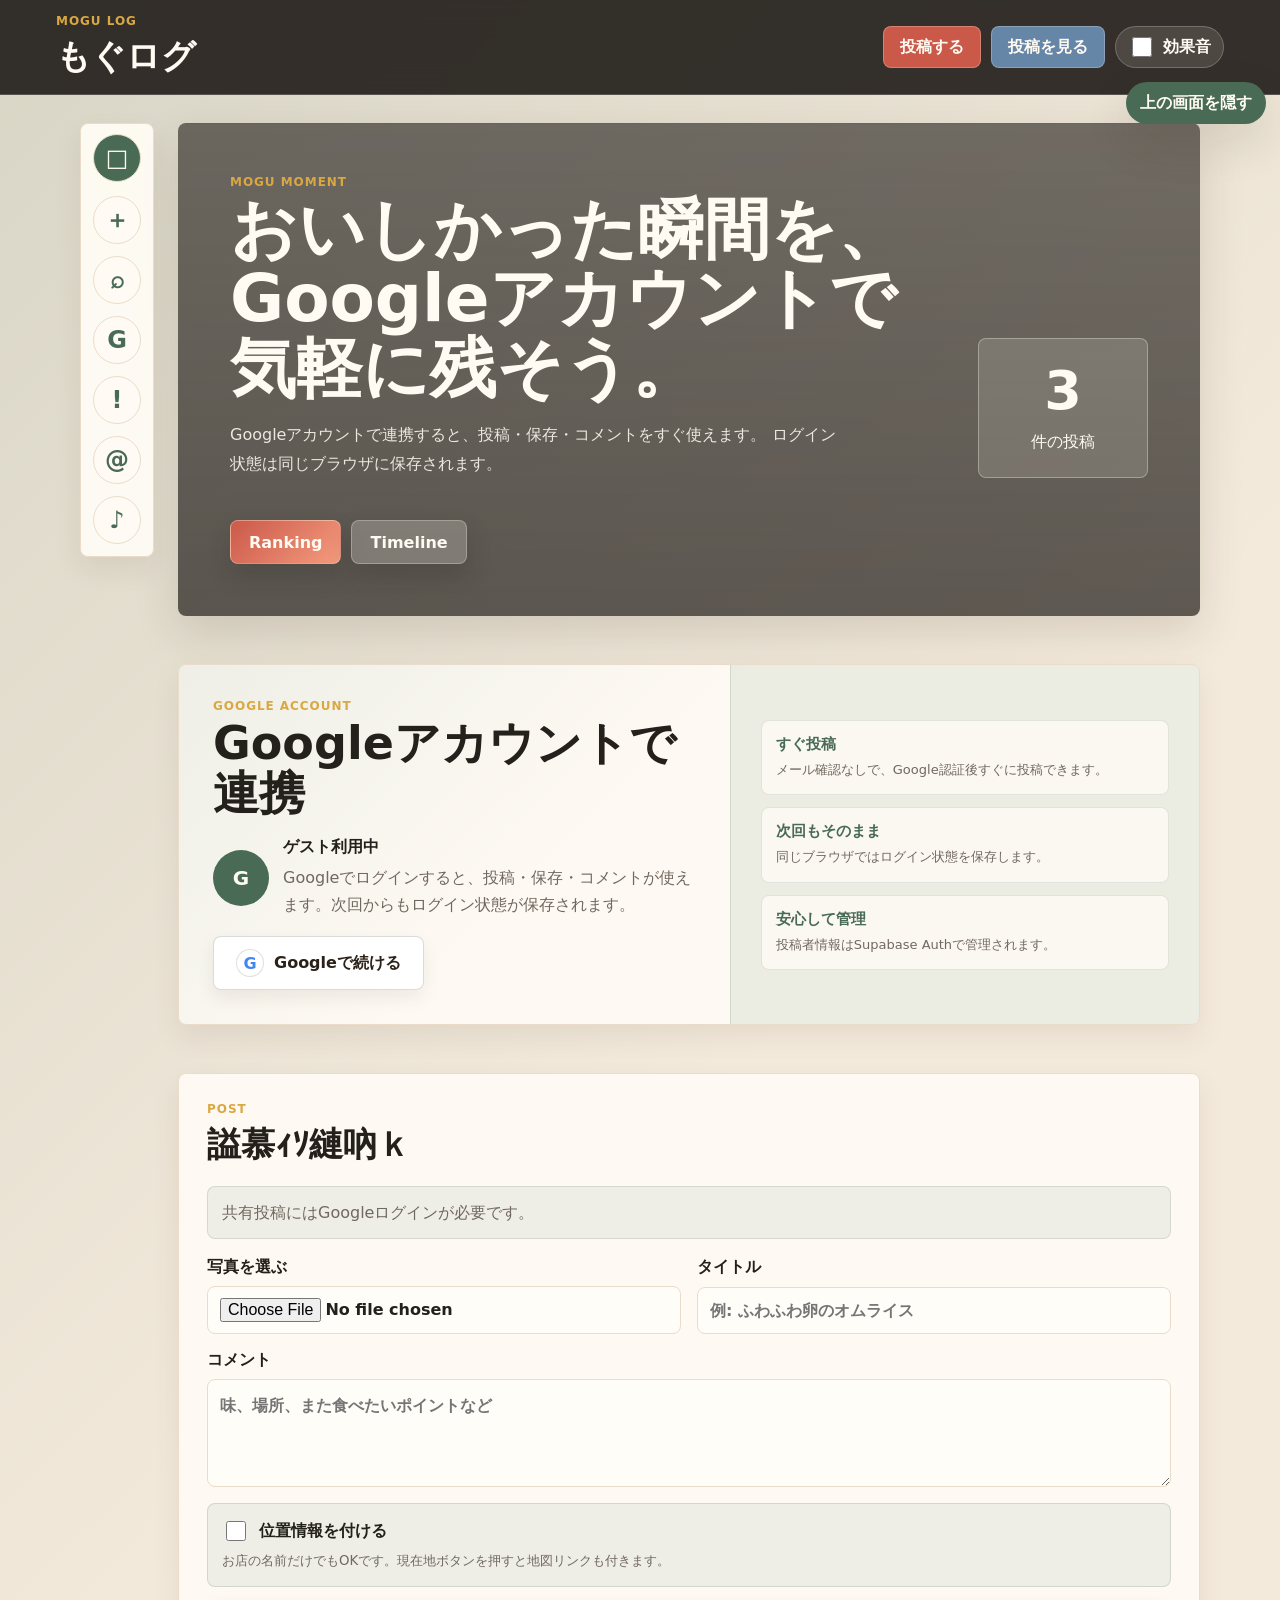
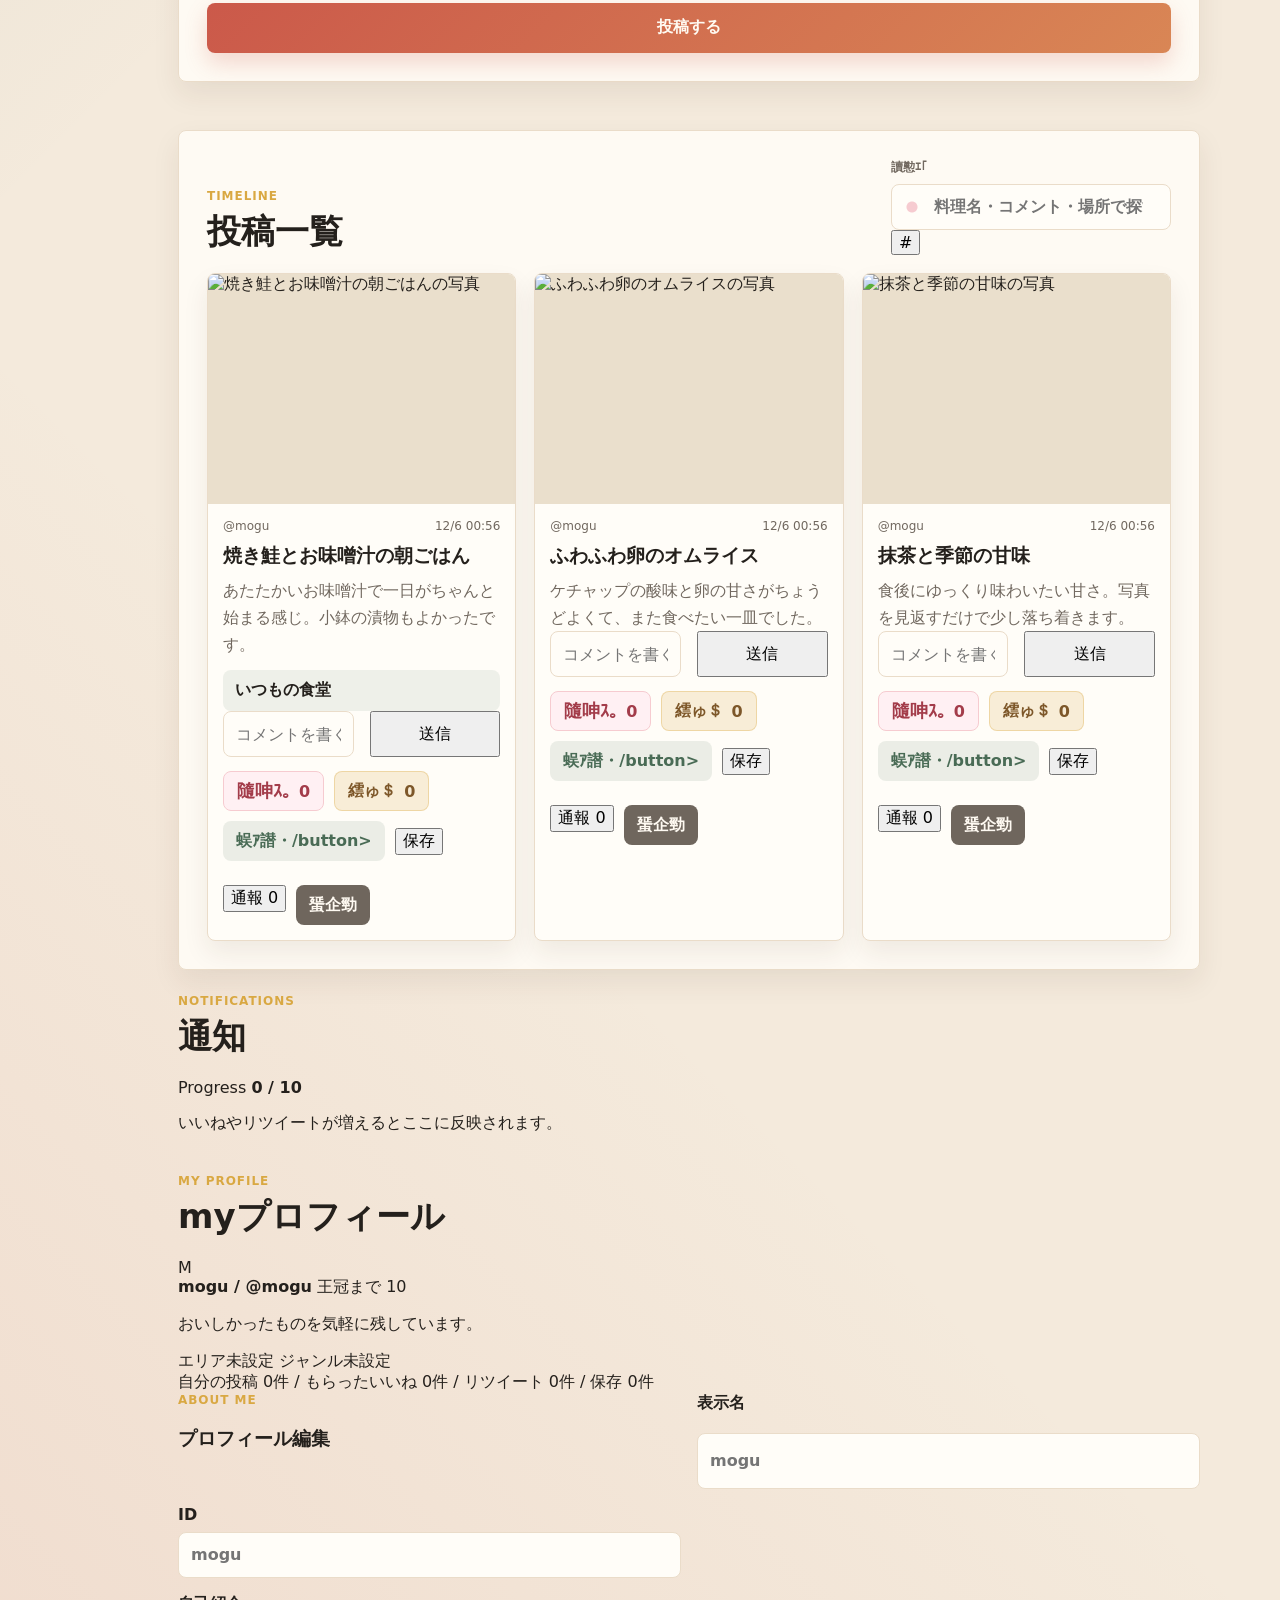
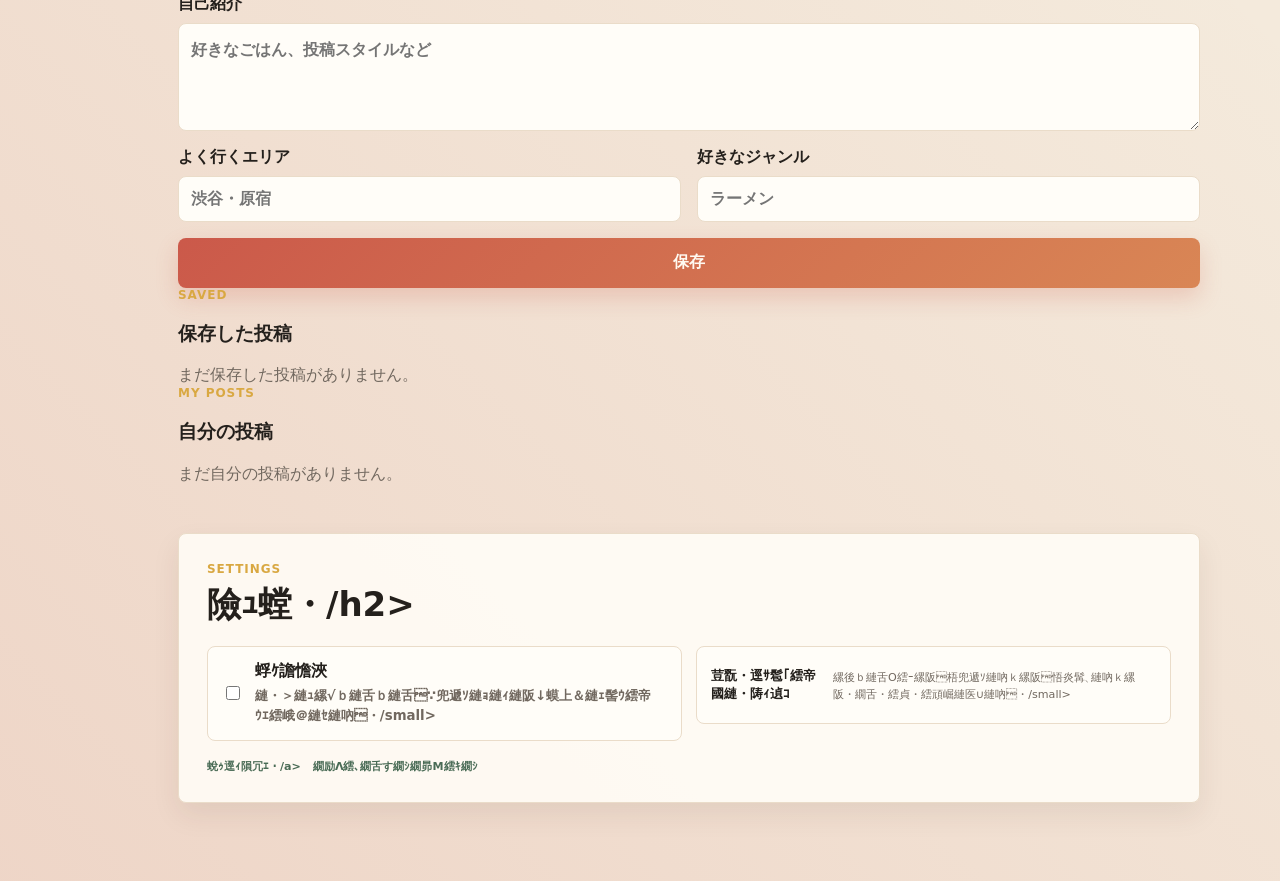
==== commit 22cfc8c5: "Add files via upload" ====
--- a/index.html
+++ b/index.html
@@ -42,9 +42,9 @@
       <section class="intro">
         <div>
           <p class="eyebrow">Mogu Moment</p>
-          <h2>おいしかった瞬間を、Googleログインで気軽に残そう。</h2>
+          <h2>おいしかった瞬間を、Googleアカウントで気軽に残そう。</h2>
           <p>
-            メール認証は不要です。Googleアカウントで連携すると、投稿・保存・コメントをすぐ使えます。
+            Googleアカウントで連携すると、投稿・保存・コメントをすぐ使えます。
             ログイン状態は同じブラウザに保存されます。
           </p>
         </div>
@@ -102,39 +102,40 @@
           <p class="eyebrow">Post</p>
           <h2>謚慕ｨｿ縺吶ｋ</h2>
         </div>
-        <p class="notice" id="postNotice">蜈ｱ譛画兜遞ｿ縺ｫ縺ｯ繝｡繝ｼ繝ｫ隱崎ｨｼ貂医∩繧｢繧ｫ繧ｦ繝ｳ繝医′蠢・ｦ√〒縺吶ゅご繧ｹ繝医〒繧ょ・逵溘・繝ｬ繝薙Η繝ｼ縺ｨ蜉蟾･縺ｯ隧ｦ縺帙∪縺吶・/p>
+        <p class="notice" id="postNotice">共有投稿にはGoogleログインが必要です。ログイン後は写真を選んで投稿できます。</p>
 
         <form id="postForm">
           <label>
-            蜀咏悄繧帝∈縺ｶ
+            写真を選ぶ
             <input id="photoInput" type="file" accept="image/*" />
           </label>
 
           <label>
-            繧ｿ繧､繝医Ν
-            <input id="titleInput" type="text" placeholder="萓・ 縺ｵ繧上・繧丞嵯縺ｮ繧ｪ繝繝ｩ繧､繧ｹ" required />
+            タイトル
+            <input id="titleInput" type="text" placeholder="例: ふわふわ卵のオムライス" required />
           </label>
 
           <label class="wide">
-            繧ｳ繝｡繝ｳ繝・            <textarea id="descriptionInput" placeholder="蜻ｳ縲∝ｴ謇縲√∪縺滄｣溘∋縺溘＞繝昴う繝ｳ繝医↑縺ｩ" required></textarea>
+            コメント
+            <textarea id="descriptionInput" placeholder="味、場所、また食べたいポイントなど" required></textarea>
           </label>
 
           <div class="location-toggle wide">
             <label class="switch-row">
               <input id="locationToggle" type="checkbox" />
-              <span>菴咲ｽｮ諠・ｱ繧剃ｻ倥￠繧・/span>
+              <span>位置情報を付ける</span>
             </label>
-            <small>縺雁ｺ励・蜷榊燕縺縺代〒繧０K縺ｧ縺吶ら樟蝨ｨ蝨ｰ繝懊ち繝ｳ繧呈款縺吶→蝨ｰ蝗ｳ繝ｪ繝ｳ繧ｯ繧ゆｻ倥″縺ｾ縺吶・/small>
+            <small>お店の名前だけでもOKです。現在地ボタンを押すと地図リンクも付きます。</small>
           </div>
 
           <div class="location-fields wide" id="locationFields" hidden>
             <label>
-              縺雁ｺ励・蝣ｴ謇縺ｮ蜷榊燕
-              <input id="shopNameInput" type="text" placeholder="萓・ 鬧・燕縺ｮ螳夐｣溷ｱ九＆繧・ />
+              お店・場所の名前
+              <input id="shopNameInput" type="text" placeholder="例: 駅前の定食屋さん" />
             </label>
             <div class="location-actions">
-              <button class="secondary-button" type="button" id="getLocationButton">迴ｾ蝨ｨ蝨ｰ繧貞叙蠕・/button>
-              <span id="locationStatus">菴咲ｽｮ諠・ｱ縺ｯ縺ｾ縺蜿門ｾ励＠縺ｦ縺・∪縺帙ｓ縲・/span>
+              <button class="secondary-button" type="button" id="getLocationButton">現在地を取得</button>
+              <span id="locationStatus">位置情報はまだ取得していません。</span>
             </div>
           </div>
 
@@ -144,18 +145,20 @@
             </div>
             <div class="editor-controls">
               <label>
-                譏弱ｋ縺・                <input id="brightnessInput" type="range" min="70" max="130" value="100" />
-              </label>
-              <label>
-                縺上▲縺阪ｊ
+                明るさ
+                <input id="brightnessInput" type="range" min="70" max="130" value="100" />
+              </label>
+              <label>
+                くっきり
                 <input id="contrastInput" type="range" min="70" max="140" value="105" />
               </label>
               <label>
-                蠖ｩ蠎ｦ
+                彩度
                 <input id="saturationInput" type="range" min="60" max="150" value="110" />
               </label>
               <label>
-                縺ゅ◆縺溘°縺・                <input id="warmthInput" type="range" min="0" max="40" value="10" />
+                あたたかさ
+                <input id="warmthInput" type="range" min="0" max="40" value="10" />
               </label>
               <label>
                 Text
@@ -171,13 +174,13 @@
                 </select>
               </label>
               <div class="editor-buttons">
-                <button class="secondary-button" type="button" id="rotateButton">蝗櫁ｻ｢</button>
-                <button class="secondary-button" type="button" id="resetImageButton">繝ｪ繧ｻ繝・ヨ</button>
+                <button class="secondary-button" type="button" id="rotateButton">回転</button>
+                <button class="secondary-button" type="button" id="resetImageButton">リセット</button>
               </div>
             </div>
           </div>
 
-          <button class="primary-button" type="submit">謚慕ｨｿ縺吶ｋ</button>
+          <button class="primary-button" type="submit">投稿する</button>
         </form>
       </section>
 
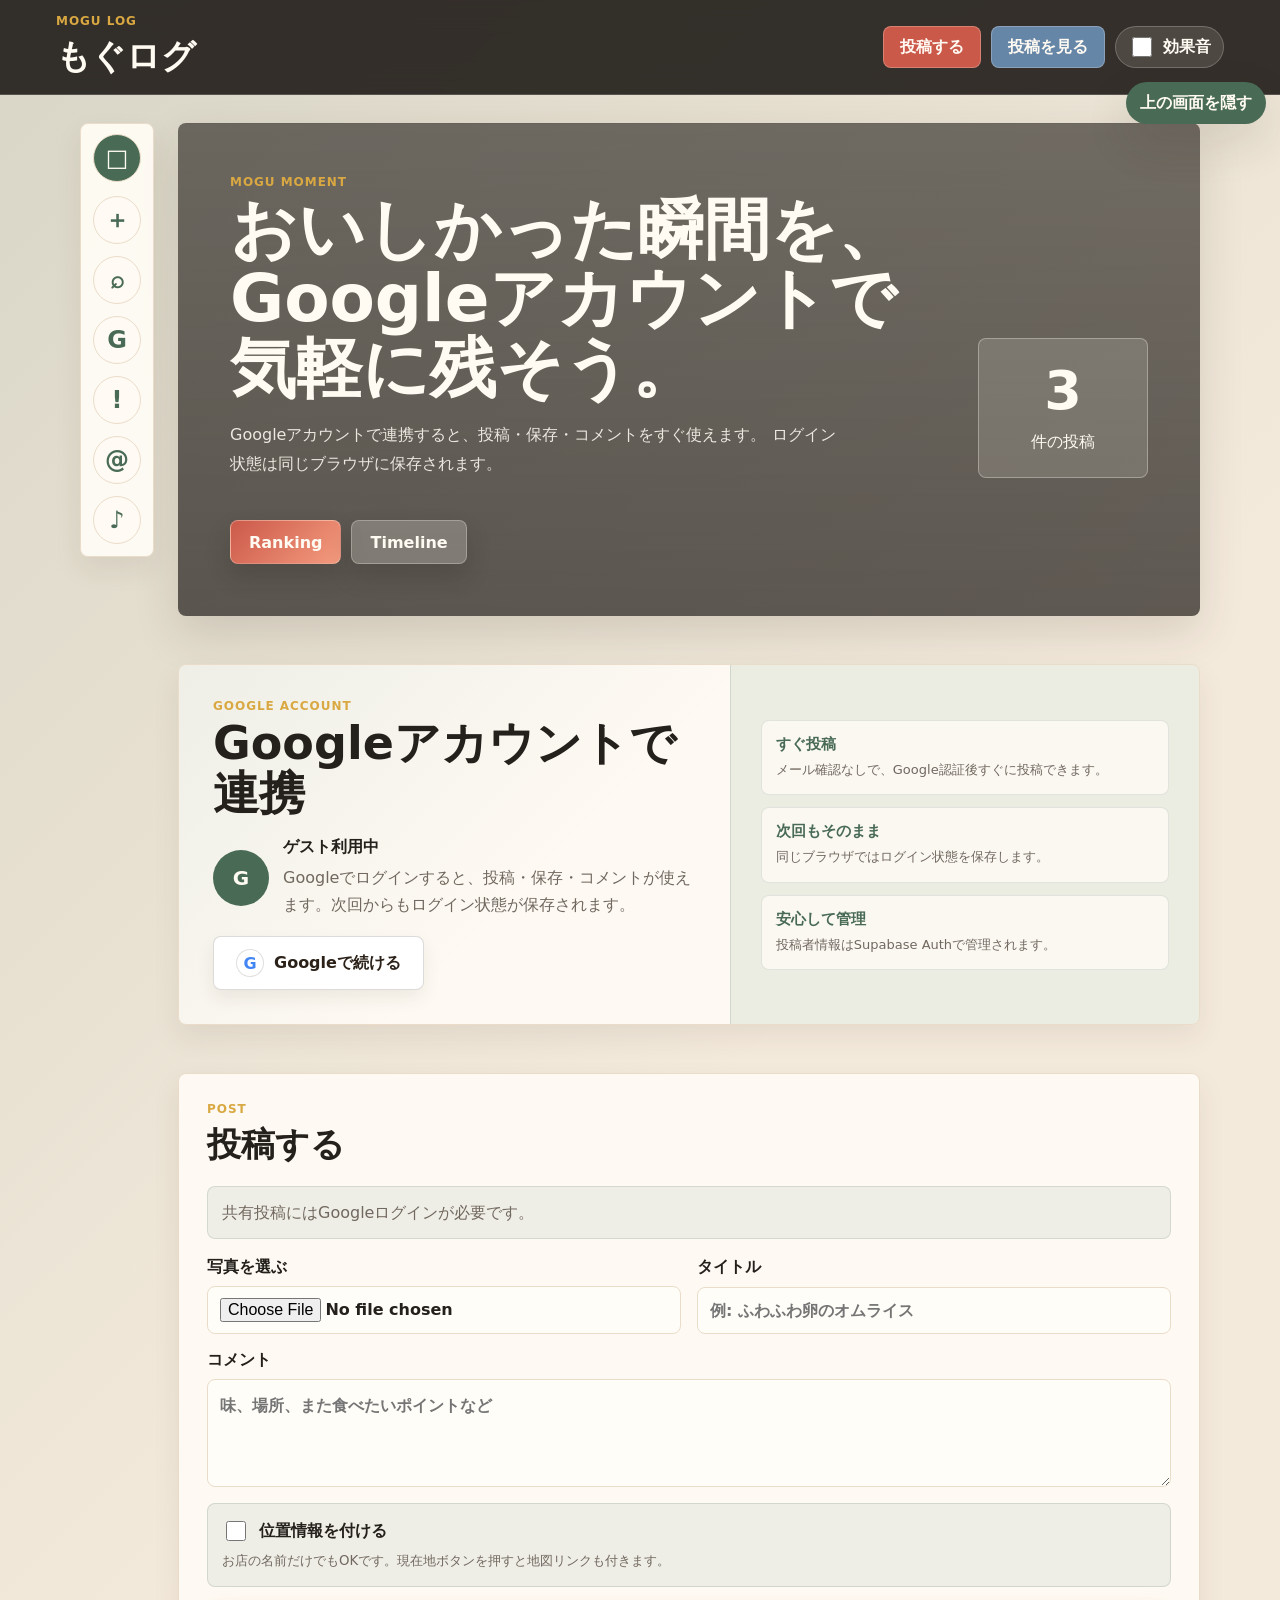
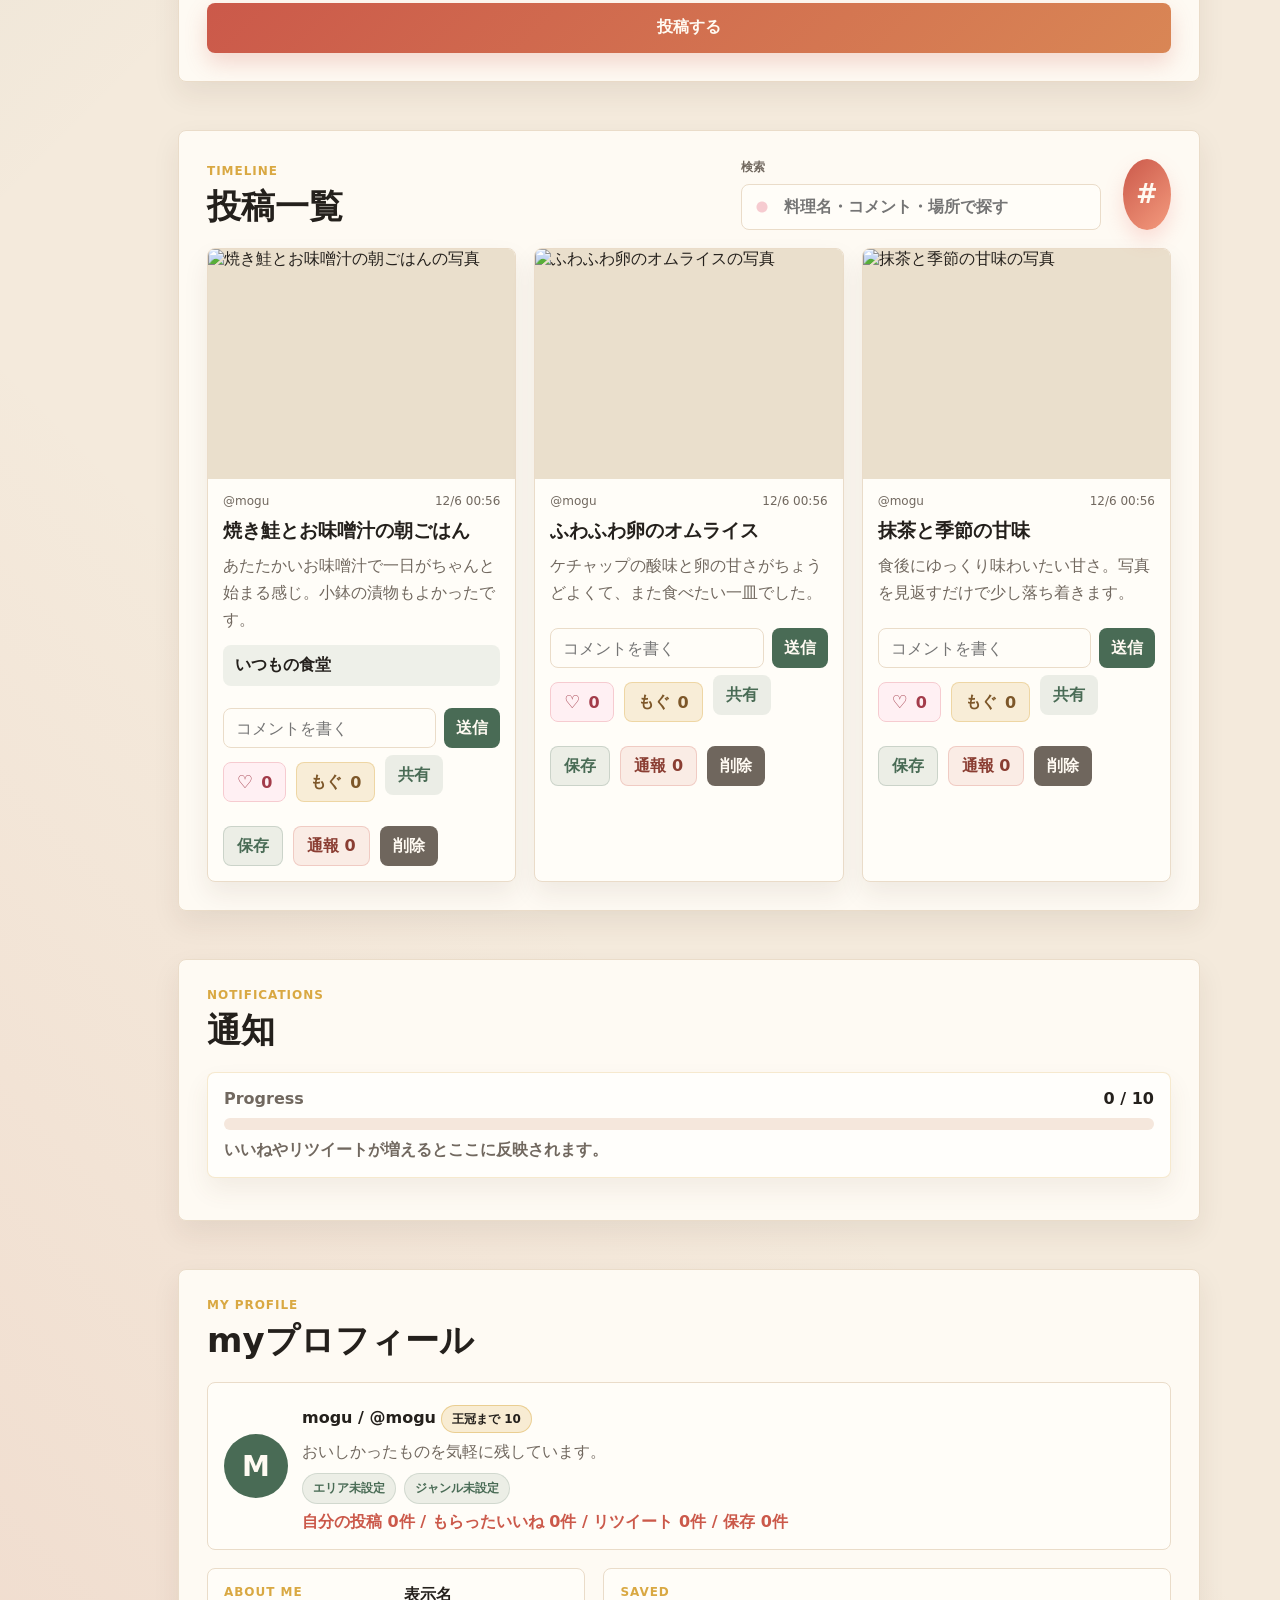
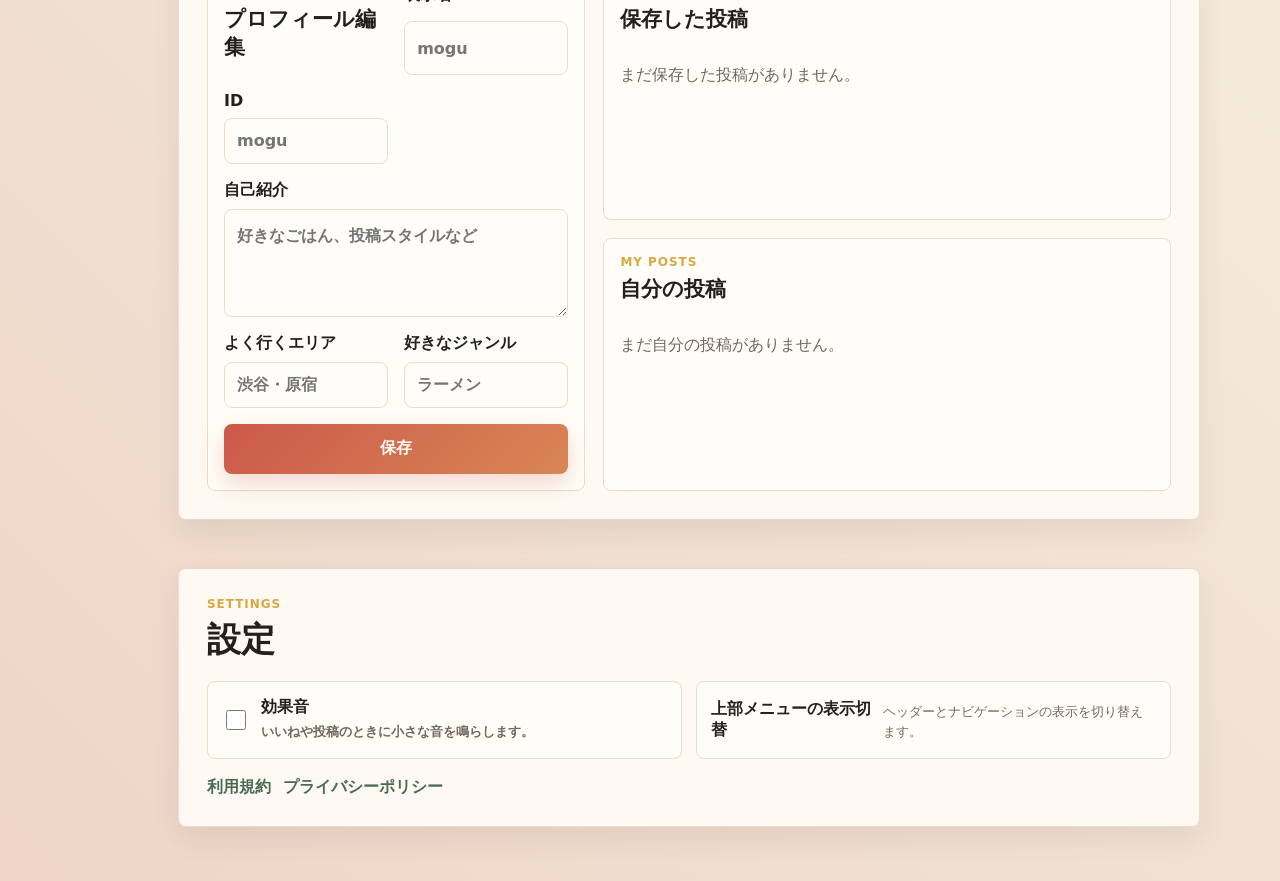
==== commit 6f3564c9: "Add files via upload" ====
--- a/index.html
+++ b/index.html
@@ -3,10 +3,10 @@
   <head>
     <meta charset="UTF-8" />
     <meta name="viewport" content="width=device-width, initial-scale=1.0" />
-    <title>繧ゅ＄繝ｭ繧ｰ</title>
+    <title>もぐログ</title>
     <meta name="theme-color" content="#496b55" />
-    <link rel="stylesheet" href="styles.css?v=20260516-cloudflare" />
-    <link rel="manifest" href="manifest.webmanifest?v=20260516-cloudflare" />
+    <link rel="stylesheet" href="styles.css?v=20260516-google-only-3" />
+    <link rel="manifest" href="manifest.webmanifest?v=20260516-google-only-3" />
   </head>
   <body>
     <button class="chrome-toggle" type="button" id="chromeToggle" aria-expanded="true">
@@ -29,7 +29,7 @@
     </header>
 
     <main class="shell">
-      <aside class="app-nav" aria-label="繝｡繧､繝ｳ繝｡繝九Η繝ｼ">
+      <aside class="app-nav" aria-label="メインメニュー">
         <button class="nav-button is-active" type="button" data-jump="feed" title="投稿一覧">□</button>
         <button class="nav-button" type="button" data-jump="composer" title="投稿する">＋</button>
         <button class="nav-button" type="button" data-jump="search" title="検索">⌕</button>
@@ -97,10 +97,10 @@
         </div>
       </section>
 
-      <section class="composer" id="composer" aria-label="縺斐・繧薙ｒ謚慕ｨｿ縺吶ｋ">
+      <section class="composer" id="composer" aria-label="ごはんを投稿する">
         <div class="section-heading">
           <p class="eyebrow">Post</p>
-          <h2>謚慕ｨｿ縺吶ｋ</h2>
+          <h2>投稿する</h2>
         </div>
         <p class="notice" id="postNotice">共有投稿にはGoogleログインが必要です。ログイン後は写真を選んで投稿できます。</p>
 
@@ -141,7 +141,7 @@
 
           <div class="image-editor wide" id="imageEditor" hidden>
             <div class="preview-frame">
-              <canvas id="previewCanvas" width="900" height="675" aria-label="謚慕ｨｿ逕ｻ蜒上・繝励Ξ繝薙Η繝ｼ"></canvas>
+              <canvas id="previewCanvas" width="900" height="675" aria-label="投稿画像のプレビュー"></canvas>
             </div>
             <div class="editor-controls">
               <label>
@@ -184,29 +184,29 @@
         </form>
       </section>
 
-      <section class="feed-section" id="feedSection" aria-label="謚慕ｨｿ荳隕ｧ">
+      <section class="feed-section" id="feedSection" aria-label="投稿一覧">
         <div class="section-heading feed-heading">
           <div>
             <p class="eyebrow" id="feedModeLabel">Timeline</p>
-            <h2 id="feedTitle">謚慕ｨｿ荳隕ｧ</h2>
+            <h2 id="feedTitle">投稿一覧</h2>
           </div>
           <div class="search-tools" id="searchBox">
             <label class="search-box">
-              <span>讀懃ｴ｢</span>
+              <span>検索</span>
               <input id="searchInput" type="search" placeholder="料理名・コメント・場所で探す" />
             </label>
             <button class="category-toggle" type="button" id="categoryToggle" aria-expanded="false" aria-controls="categoryMenu">#</button>
             <div class="category-menu" id="categoryMenu" hidden>
-              <button type="button" data-category="繝ｩ繝ｼ繝｡繝ｳ">繝ｩ繝ｼ繝｡繝ｳ</button>
-              <button type="button" data-category="蟇ｿ蜿ｸ">蟇ｿ蜿ｸ</button>
-              <button type="button" data-category="繧ｫ繝輔ぉ">繧ｫ繝輔ぉ</button>
-              <button type="button" data-category="螳夐｣">螳夐｣</button>
+              <button type="button" data-category="ラーメン">ラーメン</button>
+              <button type="button" data-category="寿司">寿司</button>
+              <button type="button" data-category="カフェ">カフェ</button>
+              <button type="button" data-category="定食">定食</button>
             </div>
           </div>
         </div>
 
         <div class="feed" id="feed"></div>
-        <p class="empty-state" id="emptyState" hidden>縺ｾ縺陦ｨ遉ｺ縺ｧ縺阪ｋ謚慕ｨｿ縺後≠繧翫∪縺帙ｓ縲・/p>
+        <p class="empty-state" id="emptyState" hidden>表示できる投稿がまだありません。</p>
       </section>
 
       <section class="notifications" id="notificationsSection" aria-label="Notifications">
@@ -274,24 +274,24 @@
       <section class="settings" id="settingsSection" aria-label="Settings">
         <div class="section-heading">
           <p class="eyebrow">Settings</p>
-          <h2>險ｭ螳・/h2>
+          <h2>設定</h2>
         </div>
         <div class="settings-grid">
           <label class="setting-card">
             <input id="soundTogglePanel" type="checkbox" />
             <span>
-              <strong>蜉ｹ譫憺浹</strong>
-              <small>縺・＞縺ｭ縲√ｂ縺舌ｂ縺舌∵兜遞ｿ縺ｮ縺ｨ縺阪↓蟆上＆縺ｪ髻ｳ繧帝ｳｴ繧峨＠縺ｾ縺吶・/small>
+              <strong>効果音</strong>
+              <small>いいねや投稿のときに小さな音を鳴らします。</small>
             </span>
           </label>
           <button class="setting-card button-card" type="button" id="chromeTogglePanel">
-            <strong>荳翫・逕ｻ髱｢繧帝國縺・陦ｨ遉ｺ</strong>
-            <small>縲後ｂ縺舌Ο繧ｰ縲阪梧兜遞ｿ縺吶ｋ縲阪悟炎髯､縺吶ｋ縲阪・繝舌・繧貞・繧頑崛縺医∪縺吶・/small>
+            <strong>上部メニューの表示切替</strong>
+            <small>ヘッダーとナビゲーションの表示を切り替えます。</small>
           </button>
         </div>
         <div class="legal-links">
-          <a href="terms.html">蛻ｩ逕ｨ隕冗ｴ・/a>
-          <a href="privacy.html">繝励Λ繧､繝舌す繝ｼ繝昴Μ繧ｷ繝ｼ</a>
+          <a href="terms.html">利用規約</a>
+          <a href="privacy.html">プライバシーポリシー</a>
         </div>
       </section>
     </main>
@@ -309,7 +309,7 @@
           <p></p>
           <div class="post-location" hidden>
             <strong class="shop-name"></strong>
-            <a class="map-link" href="#" target="_blank" rel="noreferrer">蝨ｰ蝗ｳ繧定ｦ九ｋ</a>
+            <a class="map-link" href="#" target="_blank" rel="noreferrer">地図を見る</a>
           </div>
           <div class="comment-list"></div>
           <form class="comment-form">
@@ -317,25 +317,25 @@
             <button class="comment-submit" type="submit">送信</button>
           </form>
           <div class="post-actions">
-            <button class="like-button" type="button" aria-label="縺・＞縺ｭ縺吶ｋ">
-              <span class="heart">笙｡</span>
+            <button class="like-button" type="button" aria-label="いいねする">
+              <span class="heart">♡</span>
               <span class="like-count">0</span>
             </button>
-            <button class="boost-button" type="button" aria-label="繧ゅ＄繧ゅ＄縺吶ｋ">
-              <span>繧ゅ＄</span>
+            <button class="boost-button" type="button" aria-label="もぐもぐする">
+              <span>もぐ</span>
               <span class="boost-count">0</span>
             </button>
-            <button class="share-button" type="button">蜈ｱ譛・/button>
+            <button class="share-button" type="button">共有</button>
             <button class="save-button" type="button">保存</button>
             <button class="report-button" type="button">通報</button>
-            <button class="delete-button" type="button">蜑企勁</button>
+            <button class="delete-button" type="button">削除</button>
           </div>
         </div>
       </article>
     </template>
 
     <script src="https://cdn.jsdelivr.net/npm/@supabase/supabase-js@2"></script>
-    <script src="supabase-config.js?v=20260516-cloudflare"></script>
-    <script src="app.js?v=20260516-cloudflare"></script>
+    <script src="supabase-config.js?v=20260516-google-only-3"></script>
+    <script src="app.js?v=20260516-google-only-3"></script>
   </body>
 </html>
--- a/styles.css
+++ b/styles.css
@@ -1,987 +1,606 @@
-:root {
-  color-scheme: light;
-  --ink: #24201c;
-  --muted: #71685f;
-  --paper: #fff8ee;
-  --surface: rgba(255, 252, 246, 0.93);
-  --line: #eadcc9;
-  --moss: #496b55;
-  --tomato: #cb594a;
-  --pink: #f6cbd0;
-  --gold: #d9a842;
-  --blue: #6686a8;
-  --shadow: 0 18px 45px rgba(60, 43, 28, 0.14);
-}
-
-* {
-  box-sizing: border-box;
-}
-
-html {
-  scroll-behavior: smooth;
-}
-
-body {
-  margin: 0;
-  min-height: 100vh;
-  color: var(--ink);
-  background:
-    linear-gradient(135deg, rgba(73, 107, 85, 0.16), transparent 34%),
-    linear-gradient(45deg, rgba(203, 89, 74, 0.14), transparent 40%),
-    #f4eadc;
-  font-family: "Hiragino Kaku Gothic ProN", "Yu Gothic", "Meiryo", system-ui, sans-serif;
-}
-
-button,
-input,
-textarea {
-  font: inherit;
-}
-
-button {
-  -webkit-tap-highlight-color: transparent;
-}
-
-.app-header {
-  position: sticky;
-  top: 0;
-  z-index: 10;
-  display: flex;
-  align-items: center;
-  justify-content: space-between;
-  gap: 16px;
-  padding: 14px clamp(18px, 5vw, 56px);
-  color: #fffaf2;
-  background: rgba(36, 32, 28, 0.92);
-  border-bottom: 1px solid rgba(255, 250, 242, 0.18);
-  backdrop-filter: blur(14px);
-  transition: transform 220ms ease, opacity 220ms ease;
-}
-
-body.chrome-hidden .app-header {
-  pointer-events: none;
-  opacity: 0;
-  transform: translateY(-100%);
-}
-
-.chrome-toggle {
-  position: fixed;
-  right: 14px;
-  top: 14px;
-  z-index: 20;
-  min-height: 42px;
-  padding: 0 14px;
-  color: #fffaf2;
-  background: var(--moss);
-  border: 0;
-  border-radius: 999px;
-  box-shadow: var(--shadow);
-  cursor: pointer;
-  font-weight: 800;
-}
-
-body:not(.chrome-hidden) .chrome-toggle {
-  top: 82px;
-}
-
-.app-header h1,
-.intro h2,
-.section-heading h2 {
-  margin: 0;
-  letter-spacing: 0;
-}
-
-.app-header h1 {
-  font-size: clamp(23px, 4vw, 34px);
-  font-weight: 900;
-}
-
-.eyebrow {
-  margin: 0 0 6px;
-  color: var(--gold);
-  font-size: 12px;
-  font-weight: 900;
-  letter-spacing: 0.08em;
-  text-transform: uppercase;
-}
-
-.header-actions,
-.post-actions,
-.editor-buttons {
-  display: flex;
-  align-items: center;
-  flex-wrap: wrap;
-  gap: 10px;
-}
-
-.header-button,
-.primary-button,
-.secondary-button,
-.like-button,
-.boost-button,
-.share-button,
-.delete-button {
-  border: 0;
-  border-radius: 8px;
-  cursor: pointer;
-  font-weight: 900;
-}
-
-.header-button {
-  min-height: 42px;
-  padding: 0 16px;
-  color: #fffaf2;
-  background: var(--tomato);
-  border: 1px solid rgba(255, 250, 242, 0.24);
-}
-
-.header-button.soft {
-  background: var(--blue);
-}
-
-.sound-switch {
-  display: inline-flex;
-  align-items: center;
-  gap: 8px;
-  min-height: 42px;
-  padding: 0 12px;
-  color: #fffaf2;
-  background: rgba(255, 250, 242, 0.12);
-  border: 1px solid rgba(255, 250, 242, 0.22);
-  border-radius: 999px;
-  font-weight: 900;
-}
-
-.sound-switch input,
-.setting-card input {
-  width: 20px;
-  min-height: 20px;
-  accent-color: var(--tomato);
-}
-
-.shell {
-  width: min(1120px, calc(100% - 32px));
-  margin: 0 auto;
-  padding: 28px 0 54px;
-  display: grid;
-  grid-template-columns: 74px minmax(0, 1fr);
-  gap: 24px;
-  align-items: start;
-}
-
-.shell > section {
-  grid-column: 2;
-}
-
-.app-nav {
-  position: sticky;
-  top: 92px;
-  z-index: 4;
-  display: grid;
-  gap: 12px;
-  justify-items: center;
-  padding: 12px 9px;
-  background: var(--surface);
-  border: 1px solid var(--line);
-  border-radius: 8px;
-  box-shadow: 0 12px 28px rgba(60, 43, 28, 0.08);
-  transition: opacity 220ms ease;
-}
-
-body.chrome-hidden .app-nav {
-  opacity: 0.3;
-}
-
-.nav-button {
-  display: grid;
-  place-items: center;
-  width: 48px;
-  height: 48px;
-  color: var(--moss);
-  background: #fffaf3;
-  border: 1px solid var(--line);
-  border-radius: 50%;
-  cursor: pointer;
-  font-size: 24px;
-  font-weight: 900;
-  transition: transform 160ms ease, background 160ms ease, color 160ms ease;
-}
-
-.nav-button:hover,
-.nav-button.is-active {
-  color: #fffaf2;
-  background: var(--moss);
-  transform: translateY(-2px);
-}
-
-.intro {
-  display: grid;
-  grid-template-columns: minmax(0, 1fr) 170px;
-  gap: 20px;
-  align-items: end;
-  min-height: 290px;
-  padding: clamp(24px, 5vw, 52px);
-  color: #fffaf2;
-  background:
-    linear-gradient(rgba(36, 32, 28, 0.62), rgba(36, 32, 28, 0.72)),
-    url("https://images.unsplash.com/photo-1546069901-ba9599a7e63c?auto=format&fit=crop&w=1600&q=80");
-  background-position: center;
-  background-size: cover;
-  border-radius: 8px;
-  box-shadow: var(--shadow);
-}
-
-.intro h2 {
-  max-width: 760px;
-  font-size: clamp(32px, 7vw, 66px);
-  line-height: 1.05;
-}
-
-.intro p:last-child {
-  max-width: 620px;
-  margin: 18px 0 0;
-  color: rgba(255, 250, 242, 0.88);
-  line-height: 1.8;
-}
-
-.intro-counter {
-  display: grid;
-  place-items: center;
-  min-height: 140px;
-  padding: 18px;
-  background: rgba(255, 250, 242, 0.14);
-  border: 1px solid rgba(255, 250, 242, 0.32);
-  border-radius: 8px;
-}
-
-.intro-counter strong {
-  font-size: 54px;
-  line-height: 1;
-}
-
-.composer,
-.feed-section,
-.settings,
-.account-panel {
-  margin-top: 24px;
-  padding: clamp(18px, 4vw, 28px);
-  background: var(--surface);
-  border: 1px solid var(--line);
-  border-radius: 8px;
-  box-shadow: 0 12px 28px rgba(60, 43, 28, 0.08);
-}
-
-.account-status {
-  display: flex;
-  align-items: center;
-  gap: 14px;
-  margin-bottom: 18px;
-}
-
-.current-avatar {
-  flex: 0 0 auto;
-  display: grid;
-  place-items: center;
-  width: 56px;
-  height: 56px;
-  color: #fffaf2;
-  background: var(--moss);
-  border-radius: 50%;
-  font-size: 20px;
-  font-weight: 900;
-}
-
-#accountHint,
-.notice {
-  margin: 6px 0 0;
-  color: var(--muted);
-  line-height: 1.7;
-}
-
-.notice {
-  margin-bottom: 18px;
-  padding: 12px 14px;
-  background: rgba(73, 107, 85, 0.08);
-  border: 1px solid rgba(73, 107, 85, 0.16);
-  border-radius: 8px;
-}
-
-.auth-form {
-  grid-template-columns: minmax(0, 1fr);
-}
-
-.auth-form.is-logged-in label:not(.switch-row) {
-  opacity: 0.52;
-}
-
-.auth-actions {
-  display: flex;
-  flex-wrap: wrap;
-  gap: 10px;
-}
-
-.primary-button.compact {
-  grid-column: auto;
-  min-height: 42px;
-  padding: 0 14px;
-}
-
-.google-account-panel .section-heading {
-  align-items: flex-start;
-}
-
-.google-account-panel {
-  overflow: hidden;
-  padding: 0;
-  background:
-    linear-gradient(135deg, rgba(73, 107, 85, 0.08), transparent 42%),
-    var(--surface);
-}
-
-.google-connect-card {
-  display: grid;
-  grid-template-columns: minmax(0, 1.08fr) minmax(280px, 0.92fr);
-  gap: 0;
-  min-height: 260px;
-}
-
-.google-connect-main {
-  padding: clamp(22px, 4vw, 34px);
-}
-
-.google-connect-main .section-heading h2 {
-  font-size: clamp(28px, 5vw, 46px);
-  line-height: 1.08;
-}
-
-.google-connect-main #accountHint {
-  max-width: 560px;
-}
-
-.google-auth-actions {
-  display: flex;
-  flex-wrap: wrap;
-  align-items: center;
-  gap: 12px;
-}
-
-.google-login-button {
-  display: inline-flex;
-  align-items: center;
-  justify-content: center;
-  gap: 10px;
-  min-height: 54px;
-  padding: 0 22px;
-  color: #2b2118;
-  background: #fff;
-  border: 1px solid rgba(43, 33, 24, 0.16);
-  border-radius: 8px;
-  font: inherit;
-  font-weight: 900;
-  box-shadow: 0 8px 18px rgba(60, 43, 28, 0.08);
-  cursor: pointer;
-  transition: transform 160ms ease, box-shadow 160ms ease, border-color 160ms ease;
-}
-
-.google-login-button:hover {
-  transform: translateY(-1px);
-  box-shadow: 0 12px 22px rgba(60, 43, 28, 0.12);
-  border-color: rgba(66, 133, 244, 0.42);
-}
-
-.google-mark {
-  display: grid;
-  place-items: center;
-  width: 28px;
-  height: 28px;
-  color: #4285f4;
-  background: #fff;
-  border: 1px solid rgba(43, 33, 24, 0.14);
-  border-radius: 50%;
-  font-weight: 900;
-}
-
-.google-benefits {
-  display: grid;
-  align-content: center;
-  gap: 12px;
-  padding: clamp(20px, 4vw, 30px);
-  background: rgba(73, 107, 85, 0.1);
-  border-left: 1px solid rgba(73, 107, 85, 0.16);
-}
-
-.google-benefits div {
-  display: grid;
-  gap: 5px;
-  padding: 14px;
-  background: rgba(255, 252, 246, 0.78);
-  border: 1px solid rgba(73, 107, 85, 0.14);
-  border-radius: 8px;
-}
-
-.google-benefits strong {
-  color: var(--moss);
-  font-size: 15px;
-}
-
-.google-benefits span {
-  color: var(--muted);
-  font-size: 13px;
-  line-height: 1.65;
-}
-
-.section-heading {
-  margin-bottom: 18px;
-}
-
-.section-heading h2 {
-  font-size: clamp(22px, 4vw, 34px);
-}
-
-form {
-  display: grid;
-  grid-template-columns: repeat(2, minmax(0, 1fr));
-  gap: 16px;
-}
-
-label {
-  display: grid;
-  gap: 8px;
-  color: var(--ink);
-  font-weight: 900;
-}
-
-.wide {
-  grid-column: 1 / -1;
-}
-
-.location-toggle {
-  display: grid;
-  gap: 6px;
-  padding: 14px;
-  background: rgba(73, 107, 85, 0.08);
-  border: 1px solid rgba(73, 107, 85, 0.18);
-  border-radius: 8px;
-}
-
-.location-toggle small,
-.location-actions span {
-  color: var(--muted);
-  line-height: 1.6;
-}
-
-.switch-row {
-  display: flex;
-  align-items: center;
-  gap: 10px;
-}
-
-.switch-row input {
-  width: 20px;
-  min-height: 20px;
-  accent-color: var(--moss);
-}
-
-.location-fields {
-  display: grid;
-  grid-template-columns: minmax(0, 1fr) minmax(220px, auto);
-  gap: 16px;
-  align-items: end;
-  padding: 16px;
-  background: #fffdf8;
-  border: 1px solid var(--line);
-  border-radius: 8px;
-}
-
-.location-fields[hidden] {
-  display: none;
-}
-
-.location-actions {
-  display: grid;
-  gap: 8px;
-}
-
-input,
-textarea {
-  width: 100%;
-  border: 1px solid var(--line);
-  border-radius: 8px;
-  background: #fffdf8;
-  color: var(--ink);
-  outline: none;
-}
-
-input {
-  min-height: 46px;
-  padding: 0 12px;
-}
-
-input[type="file"] {
-  padding: 11px 12px;
-}
-
-textarea {
-  min-height: 108px;
-  resize: vertical;
-  padding: 12px;
-  line-height: 1.7;
-}
-
-input:focus,
-textarea:focus {
-  border-color: var(--moss);
-  box-shadow: 0 0 0 3px rgba(73, 107, 85, 0.16);
-}
-
-.image-editor {
-  display: grid;
-  grid-template-columns: minmax(0, 1fr) minmax(250px, 320px);
-  gap: 16px;
-  padding: 14px;
-  background: #fffaf3;
-  border: 1px solid var(--line);
-  border-radius: 8px;
-}
-
-.image-editor[hidden] {
-  display: none;
-}
-
-.preview-frame {
-  overflow: hidden;
-  background: #eadfcc;
-  border-radius: 8px;
-}
-
-#previewCanvas {
-  display: block;
-  width: 100%;
-  aspect-ratio: 4 / 3;
-}
-
-.editor-controls {
-  display: grid;
-  gap: 12px;
-}
-
-.editor-controls input[type="range"] {
-  padding: 0;
-  accent-color: var(--tomato);
-}
-
-.primary-button {
-  grid-column: 1 / -1;
-  min-height: 50px;
-  color: #fffaf2;
-  background: linear-gradient(135deg, var(--tomato), #d98655);
-  box-shadow: 0 10px 22px rgba(203, 89, 74, 0.22);
-}
-
-.secondary-button,
-.share-button {
-  min-height: 40px;
-  padding: 0 13px;
-  color: var(--moss);
-  background: rgba(73, 107, 85, 0.11);
-}
-
-.secondary-button[hidden],
-.delete-button[hidden] {
-  display: none;
-}
-
-.feed-heading {
-  display: flex;
-  align-items: end;
-  justify-content: space-between;
-  gap: 16px;
-}
-
-.search-box {
-  position: relative;
-  width: min(360px, 100%);
-}
-
-.search-box span {
-  color: var(--muted);
-  font-size: 12px;
-}
-
-.search-box input {
-  padding-left: 42px;
-  background:
-    radial-gradient(circle at 20px 50%, var(--pink) 0 5px, transparent 6px),
-    #fffdf8;
-}
-
-.search-box:focus-within {
-  transform: translateY(-1px);
-}
-
-.feed {
-  display: grid;
-  grid-template-columns: repeat(auto-fit, minmax(min(100%, 280px), 1fr));
-  gap: 18px;
-}
-
-.post-card {
-  overflow: hidden;
-  background: #fffdf8;
-  border: 1px solid var(--line);
-  border-radius: 8px;
-  box-shadow: 0 12px 26px rgba(60, 43, 28, 0.08);
-  transition: transform 180ms ease, box-shadow 180ms ease;
-}
-
-.post-card:hover {
-  transform: translateY(-3px);
-  box-shadow: 0 18px 36px rgba(60, 43, 28, 0.13);
-}
-
-.post-image {
-  display: block;
-  width: 100%;
-  aspect-ratio: 4 / 3;
-  object-fit: cover;
-  background: #eadfcc;
-}
-
-.post-body {
-  padding: 15px;
-}
-
-.post-meta {
-  display: flex;
-  justify-content: space-between;
-  gap: 12px;
-  color: var(--muted);
-  font-size: 12px;
-}
-
-.post-card h3 {
-  margin: 10px 0 8px;
-  font-size: 19px;
-  line-height: 1.35;
-}
-
-.post-card p {
-  min-height: 52px;
-  margin: 0;
-  color: var(--muted);
-  line-height: 1.7;
-}
-
-.like-button,
-.boost-button,
-.delete-button {
-  display: inline-flex;
-  align-items: center;
-  gap: 8px;
-  min-height: 40px;
-  margin-top: 14px;
-  padding: 0 13px;
-}
-
-.like-button {
-  color: #a33c4a;
-  background: #fff0f3;
-  border: 1px solid #f6cbd0;
-  transition: transform 160ms ease, background 160ms ease, color 160ms ease;
-}
-
-.like-button:hover {
-  transform: translateY(-2px) scale(1.02);
-}
-
-.like-button.is-liked {
-  color: #fffaf2;
-  background: var(--tomato);
-}
-
-.like-button.is-popping {
-  animation: pop 360ms ease;
-}
-
-.boost-button {
-  color: #7d5729;
-  background: rgba(217, 168, 66, 0.18);
-  border: 1px solid rgba(217, 168, 66, 0.34);
-  transition: transform 160ms ease, background 160ms ease, color 160ms ease;
-}
-
-.boost-button:hover {
-  transform: translateY(-2px) rotate(-1deg);
-}
-
-.boost-button.is-boosted {
-  color: #fffaf2;
-  background: var(--gold);
-}
-
-.boost-button.is-popping {
-  animation: pop 360ms ease;
-}
-
-.heart {
-  font-size: 18px;
-  line-height: 1;
-}
-
-.delete-button {
-  color: #fffaf2;
-  background: #6f665d;
-}
-
-.post-location {
-  display: flex;
-  flex-wrap: wrap;
-  gap: 8px;
-  align-items: center;
-  margin-top: 12px;
-  padding: 10px 12px;
-  color: var(--ink);
-  background: rgba(73, 107, 85, 0.09);
-  border-radius: 8px;
-}
-
-.post-location[hidden] {
-  display: none;
-}
-
-.map-link {
-  color: var(--moss);
-  font-weight: 900;
-  text-decoration: none;
-}
-
-.empty-state {
-  margin: 18px 0 0;
-  color: var(--muted);
-}
-
-.settings-grid {
-  display: grid;
-  grid-template-columns: repeat(2, minmax(0, 1fr));
-  gap: 14px;
-}
-
-.setting-card {
-  display: flex;
-  align-items: center;
-  gap: 12px;
-  min-height: 78px;
-  padding: 14px;
-  text-align: left;
-  background: #fffdf8;
-  border: 1px solid var(--line);
-  border-radius: 8px;
-}
-
-.button-card {
-  width: 100%;
-  color: var(--ink);
-  cursor: pointer;
-}
-
-.setting-card small {
-  display: block;
-  margin-top: 4px;
-  color: var(--muted);
-  line-height: 1.5;
-}
-
-.legal-links {
-  display: flex;
-  flex-wrap: wrap;
-  gap: 12px;
-  margin-top: 18px;
-}
-
-.legal-links a {
-  color: var(--moss);
-  font-weight: 900;
-  text-decoration: none;
-}
-
-.document-page {
-  width: min(880px, calc(100% - 32px));
-  margin: 0 auto;
-  padding: 32px 0 56px;
-}
-
-.document-card {
-  padding: clamp(20px, 5vw, 44px);
-  background: var(--surface);
-  border: 1px solid var(--line);
-  border-radius: 8px;
-  box-shadow: var(--shadow);
-}
-
-.document-card h1,
-.document-card h2 {
-  letter-spacing: 0;
-}
-
-.document-card h1 {
-  margin: 0 0 16px;
-}
-
-.document-card h2 {
-  margin: 28px 0 10px;
-}
-
-.document-card p,
-.document-card li {
-  color: var(--muted);
-  line-height: 1.8;
-}
-
-.document-card a {
-  color: var(--moss);
-  font-weight: 900;
-}
-
-.float-heart {
-  position: fixed;
-  z-index: 100;
-  pointer-events: none;
-  color: var(--tomato);
-  font-size: 20px;
-  font-weight: 900;
-  animation: floatUp 860ms cubic-bezier(0.2, 0.8, 0.25, 1) forwards;
-}
-
-@keyframes pop {
-  0% {
-    transform: scale(1);
-  }
-  45% {
-    transform: scale(1.16) rotate(-4deg);
-  }
-  100% {
-    transform: scale(1);
-  }
-}
-
-@keyframes floatUp {
-  from {
-    opacity: 1;
-    transform: translateY(0) scale(0.9);
-  }
-  to {
-    opacity: 0;
-    transform: translateY(-54px) scale(1.25);
-  }
-}
-
-@media (max-width: 820px) {
-  .shell {
-    grid-template-columns: 1fr;
-  }
-
-  .shell > section,
-  .app-nav {
-    grid-column: 1;
-  }
-
-  .app-nav {
-    top: 86px;
-    display: flex;
-    justify-content: space-between;
-    overflow-x: auto;
-  }
-
-  .intro,
-  .google-connect-card,
-  .auth-form,
-  .image-editor,
-  .location-fields,
-  .settings-grid,
-  form {
-    grid-template-columns: 1fr;
-  }
-
-  .intro-counter {
-    display: none;
-  }
-
-  .google-benefits {
-    border-left: 0;
-    border-top: 1px solid rgba(73, 107, 85, 0.16);
-  }
-
-  .feed-heading {
-    align-items: stretch;
-    flex-direction: column;
-  }
-}
-
-@media (max-width: 560px) {
-  .app-header {
-    align-items: flex-start;
-    flex-direction: column;
-  }
-
-  .header-actions,
-  .header-button {
-    width: 100%;
-  }
-
-  .shell {
-    width: min(100% - 24px, 1120px);
-    padding-top: 16px;
-  }
-
-  .intro {
-    min-height: 360px;
-  }
-}
-
-/* Migrated social/profile UI from gohan-log latest. */
-.intro-actions {
-  display: flex;
+﻿:root {
+  color-scheme: light;
+  --ink: #24201c;
+  --muted: #71685f;
+  --paper: #fff8ee;
+  --surface: rgba(255, 252, 246, 0.93);
+  --line: #eadcc9;
+  --moss: #496b55;
+  --tomato: #cb594a;
+  --pink: #f6cbd0;
+  --gold: #d9a842;
+  --blue: #6686a8;
+  --shadow: 0 18px 45px rgba(60, 43, 28, 0.14);
+}
+
+* {
+  box-sizing: border-box;
+}
+
+html {
+  scroll-behavior: smooth;
+}
+
+body {
+  margin: 0;
+  min-height: 100vh;
+  color: var(--ink);
+  background:
+    linear-gradient(135deg, rgba(73, 107, 85, 0.16), transparent 34%),
+    linear-gradient(45deg, rgba(203, 89, 74, 0.14), transparent 40%),
+    #f4eadc;
+  font-family: "Hiragino Kaku Gothic ProN", "Yu Gothic", "Meiryo", system-ui, sans-serif;
+}
+
+button,
+input,
+textarea {
+  font: inherit;
+}
+
+button {
+  -webkit-tap-highlight-color: transparent;
+}
+
+.app-header {
+  position: sticky;
+  top: 0;
+  z-index: 10;
+  display: flex;
+  align-items: center;
+  justify-content: space-between;
+  gap: 16px;
+  padding: 14px clamp(18px, 5vw, 56px);
+  color: #fffaf2;
+  background: rgba(36, 32, 28, 0.92);
+  border-bottom: 1px solid rgba(255, 250, 242, 0.18);
+  backdrop-filter: blur(14px);
+  transition: transform 220ms ease, opacity 220ms ease;
+}
+
+body.chrome-hidden .app-header {
+  pointer-events: none;
+  opacity: 0;
+  transform: translateY(-100%);
+}
+
+.chrome-toggle {
+  position: fixed;
+  right: 14px;
+  top: 14px;
+  z-index: 20;
+  min-height: 42px;
+  padding: 0 14px;
+  color: #fffaf2;
+  background: var(--moss);
+  border: 0;
+  border-radius: 999px;
+  box-shadow: var(--shadow);
+  cursor: pointer;
+  font-weight: 800;
+}
+
+body:not(.chrome-hidden) .chrome-toggle {
+  top: 82px;
+}
+
+.app-header h1,
+.intro h2,
+.section-heading h2 {
+  margin: 0;
+  letter-spacing: 0;
+}
+
+.app-header h1 {
+  font-size: clamp(23px, 4vw, 34px);
+  font-weight: 900;
+}
+
+.eyebrow {
+  margin: 0 0 6px;
+  color: var(--gold);
+  font-size: 12px;
+  font-weight: 900;
+  letter-spacing: 0.08em;
+  text-transform: uppercase;
+}
+
+.header-actions,
+.post-actions,
+.editor-buttons {
+  display: flex;
+  align-items: center;
   flex-wrap: wrap;
   gap: 10px;
-  margin-top: 22px;
-}
-
-.ranking-button {
-  min-height: 44px;
-  padding: 0 18px;
-  color: #fffaf2;
-  background: linear-gradient(135deg, var(--tomato), #f49b7e);
-  border: 1px solid rgba(255, 250, 242, 0.28);
+}
+
+.header-button,
+.primary-button,
+.secondary-button,
+.like-button,
+.boost-button,
+.share-button,
+.delete-button {
+  border: 0;
   border-radius: 8px;
   cursor: pointer;
   font-weight: 900;
-  box-shadow: 0 12px 24px rgba(36, 32, 28, 0.2);
-}
-
-.ranking-button.soft {
-  color: #fffaf2;
-  background: rgba(255, 250, 242, 0.22);
-}
-
-.ranking-button.is-active {
-  background: var(--gold);
+}
+
+.header-button {
+  min-height: 42px;
+  padding: 0 16px;
+  color: #fffaf2;
+  background: var(--tomato);
+  border: 1px solid rgba(255, 250, 242, 0.24);
+}
+
+.header-button.soft {
+  background: var(--blue);
+}
+
+.sound-switch {
+  display: inline-flex;
+  align-items: center;
+  gap: 8px;
+  min-height: 42px;
+  padding: 0 12px;
+  color: #fffaf2;
+  background: rgba(255, 250, 242, 0.12);
+  border: 1px solid rgba(255, 250, 242, 0.22);
+  border-radius: 999px;
+  font-weight: 900;
+}
+
+.sound-switch input,
+.setting-card input {
+  width: 20px;
+  min-height: 20px;
+  accent-color: var(--tomato);
+}
+
+.shell {
+  width: min(1120px, calc(100% - 32px));
+  margin: 0 auto;
+  padding: 28px 0 54px;
+  display: grid;
+  grid-template-columns: 74px minmax(0, 1fr);
+  gap: 24px;
+  align-items: start;
+}
+
+.shell > section {
+  grid-column: 2;
+}
+
+.app-nav {
+  position: sticky;
+  top: 92px;
+  z-index: 4;
+  display: grid;
+  gap: 12px;
+  justify-items: center;
+  padding: 12px 9px;
+  background: var(--surface);
+  border: 1px solid var(--line);
+  border-radius: 8px;
+  box-shadow: 0 12px 28px rgba(60, 43, 28, 0.08);
+  transition: opacity 220ms ease;
+}
+
+body.chrome-hidden .app-nav {
+  opacity: 0.3;
+}
+
+.nav-button {
+  display: grid;
+  place-items: center;
+  width: 48px;
+  height: 48px;
+  color: var(--moss);
+  background: #fffaf3;
+  border: 1px solid var(--line);
+  border-radius: 50%;
+  cursor: pointer;
+  font-size: 24px;
+  font-weight: 900;
+  transition: transform 160ms ease, background 160ms ease, color 160ms ease;
+}
+
+.nav-button:hover,
+.nav-button.is-active {
+  color: #fffaf2;
+  background: var(--moss);
+  transform: translateY(-2px);
+}
+
+.intro {
+  display: grid;
+  grid-template-columns: minmax(0, 1fr) 170px;
+  gap: 20px;
+  align-items: end;
+  min-height: 290px;
+  padding: clamp(24px, 5vw, 52px);
+  color: #fffaf2;
+  background:
+    linear-gradient(rgba(36, 32, 28, 0.62), rgba(36, 32, 28, 0.72)),
+    url("https://images.unsplash.com/photo-1546069901-ba9599a7e63c?auto=format&fit=crop&w=1600&q=80");
+  background-position: center;
+  background-size: cover;
+  border-radius: 8px;
+  box-shadow: var(--shadow);
+}
+
+.intro h2 {
+  max-width: 760px;
+  font-size: clamp(32px, 7vw, 66px);
+  line-height: 1.05;
+}
+
+.intro p:last-child {
+  max-width: 620px;
+  margin: 18px 0 0;
+  color: rgba(255, 250, 242, 0.88);
+  line-height: 1.8;
+}
+
+.intro-counter {
+  display: grid;
+  place-items: center;
+  min-height: 140px;
+  padding: 18px;
+  background: rgba(255, 250, 242, 0.14);
+  border: 1px solid rgba(255, 250, 242, 0.32);
+  border-radius: 8px;
+}
+
+.intro-counter strong {
+  font-size: 54px;
+  line-height: 1;
+}
+
+.composer,
+.feed-section,
+.settings,
+.account-panel {
+  margin-top: 24px;
+  padding: clamp(18px, 4vw, 28px);
+  background: var(--surface);
+  border: 1px solid var(--line);
+  border-radius: 8px;
+  box-shadow: 0 12px 28px rgba(60, 43, 28, 0.08);
+}
+
+.account-status {
+  display: flex;
+  align-items: center;
+  gap: 14px;
+  margin-bottom: 18px;
+}
+
+.current-avatar {
+  flex: 0 0 auto;
+  display: grid;
+  place-items: center;
+  width: 56px;
+  height: 56px;
+  color: #fffaf2;
+  background: var(--moss);
+  border-radius: 50%;
+  font-size: 20px;
+  font-weight: 900;
+}
+
+#accountHint,
+.notice {
+  margin: 6px 0 0;
+  color: var(--muted);
+  line-height: 1.7;
+}
+
+.notice {
+  margin-bottom: 18px;
+  padding: 12px 14px;
+  background: rgba(73, 107, 85, 0.08);
+  border: 1px solid rgba(73, 107, 85, 0.16);
+  border-radius: 8px;
+}
+
+.auth-form {
+  grid-template-columns: minmax(0, 1fr);
+}
+
+.auth-form.is-logged-in label:not(.switch-row) {
+  opacity: 0.52;
+}
+
+.auth-actions {
+  display: flex;
+  flex-wrap: wrap;
+  gap: 10px;
+}
+
+.primary-button.compact {
+  grid-column: auto;
+  min-height: 42px;
+  padding: 0 14px;
+}
+
+.google-account-panel .section-heading {
+  align-items: flex-start;
+}
+
+.google-account-panel {
+  overflow: hidden;
+  padding: 0;
+  background:
+    linear-gradient(135deg, rgba(73, 107, 85, 0.08), transparent 42%),
+    var(--surface);
+}
+
+.google-connect-card {
+  display: grid;
+  grid-template-columns: minmax(0, 1.08fr) minmax(280px, 0.92fr);
+  gap: 0;
+  min-height: 260px;
+}
+
+.google-connect-main {
+  padding: clamp(22px, 4vw, 34px);
+}
+
+.google-connect-main .section-heading h2 {
+  font-size: clamp(28px, 5vw, 46px);
+  line-height: 1.08;
+}
+
+.google-connect-main #accountHint {
+  max-width: 560px;
+}
+
+.google-auth-actions {
+  display: flex;
+  flex-wrap: wrap;
+  align-items: center;
+  gap: 12px;
+}
+
+.google-login-button {
+  display: inline-flex;
+  align-items: center;
+  justify-content: center;
+  gap: 10px;
+  min-height: 54px;
+  padding: 0 22px;
+  color: #2b2118;
+  background: #fff;
+  border: 1px solid rgba(43, 33, 24, 0.16);
+  border-radius: 8px;
+  font: inherit;
+  font-weight: 900;
+  box-shadow: 0 8px 18px rgba(60, 43, 28, 0.08);
+  cursor: pointer;
+  transition: transform 160ms ease, box-shadow 160ms ease, border-color 160ms ease;
+}
+
+.google-login-button:hover {
+  transform: translateY(-1px);
+  box-shadow: 0 12px 22px rgba(60, 43, 28, 0.12);
+  border-color: rgba(66, 133, 244, 0.42);
+}
+
+.google-mark {
+  display: grid;
+  place-items: center;
+  width: 28px;
+  height: 28px;
+  color: #4285f4;
+  background: #fff;
+  border: 1px solid rgba(43, 33, 24, 0.14);
+  border-radius: 50%;
+  font-weight: 900;
+}
+
+.google-benefits {
+  display: grid;
+  align-content: center;
+  gap: 12px;
+  padding: clamp(20px, 4vw, 30px);
+  background: rgba(73, 107, 85, 0.1);
+  border-left: 1px solid rgba(73, 107, 85, 0.16);
+}
+
+.google-benefits div {
+  display: grid;
+  gap: 5px;
+  padding: 14px;
+  background: rgba(255, 252, 246, 0.78);
+  border: 1px solid rgba(73, 107, 85, 0.14);
+  border-radius: 8px;
+}
+
+.google-benefits strong {
+  color: var(--moss);
+  font-size: 15px;
+}
+
+.google-benefits span {
+  color: var(--muted);
+  font-size: 13px;
+  line-height: 1.65;
+}
+
+.section-heading {
+  margin-bottom: 18px;
+}
+
+.section-heading h2 {
+  font-size: clamp(22px, 4vw, 34px);
+}
+
+form {
+  display: grid;
+  grid-template-columns: repeat(2, minmax(0, 1fr));
+  gap: 16px;
+}
+
+label {
+  display: grid;
+  gap: 8px;
   color: var(--ink);
-}
-
-.intro-counter {
-  display: grid;
-  place-items: center;
-.search-tools {
-  position: relative;
-  display: grid;
-  grid-template-columns: minmax(0, 1fr) 48px;
+  font-weight: 900;
+}
+
+.wide {
+  grid-column: 1 / -1;
+}
+
+.location-toggle {
+  display: grid;
+  gap: 6px;
+  padding: 14px;
+  background: rgba(73, 107, 85, 0.08);
+  border: 1px solid rgba(73, 107, 85, 0.18);
+  border-radius: 8px;
+}
+
+.location-toggle small,
+.location-actions span {
+  color: var(--muted);
+  line-height: 1.6;
+}
+
+.switch-row {
+  display: flex;
+  align-items: center;
   gap: 10px;
-  width: min(430px, 100%);
+}
+
+.switch-row input {
+  width: 20px;
+  min-height: 20px;
+  accent-color: var(--moss);
+}
+
+.location-fields {
+  display: grid;
+  grid-template-columns: minmax(0, 1fr) minmax(220px, auto);
+  gap: 16px;
+  align-items: end;
+  padding: 16px;
+  background: #fffdf8;
+  border: 1px solid var(--line);
+  border-radius: 8px;
+}
+
+.location-fields[hidden] {
+  display: none;
+}
+
+.location-actions {
+  display: grid;
+  gap: 8px;
+}
+
+input,
+textarea {
+  width: 100%;
+  border: 1px solid var(--line);
+  border-radius: 8px;
+  background: #fffdf8;
+  color: var(--ink);
+  outline: none;
+}
+
+input {
+  min-height: 46px;
+  padding: 0 12px;
+}
+
+input[type="file"] {
+  padding: 11px 12px;
+}
+
+textarea {
+  min-height: 108px;
+  resize: vertical;
+  padding: 12px;
+  line-height: 1.7;
+}
+
+input:focus,
+textarea:focus {
+  border-color: var(--moss);
+  box-shadow: 0 0 0 3px rgba(73, 107, 85, 0.16);
+}
+
+.image-editor {
+  display: grid;
+  grid-template-columns: minmax(0, 1fr) minmax(250px, 320px);
+  gap: 16px;
+  padding: 14px;
+  background: #fffaf3;
+  border: 1px solid var(--line);
+  border-radius: 8px;
+}
+
+.image-editor[hidden] {
+  display: none;
+}
+
+.preview-frame {
+  overflow: hidden;
+  background: #eadfcc;
+  border-radius: 8px;
+}
+
+#previewCanvas {
+  display: block;
+  width: 100%;
+  aspect-ratio: 4 / 3;
+}
+
+.editor-controls {
+  display: grid;
+  gap: 12px;
+}
+
+.editor-controls input[type="range"] {
+  padding: 0;
+  accent-color: var(--tomato);
+}
+
+.primary-button {
+  grid-column: 1 / -1;
+  min-height: 50px;
+  color: #fffaf2;
+  background: linear-gradient(135deg, var(--tomato), #d98655);
+  box-shadow: 0 10px 22px rgba(203, 89, 74, 0.22);
+}
+
+.secondary-button,
+.share-button {
+  min-height: 40px;
+  padding: 0 13px;
+  color: var(--moss);
+  background: rgba(73, 107, 85, 0.11);
+}
+
+.secondary-button[hidden],
+.delete-button[hidden] {
+  display: none;
+}
+
+.feed-heading {
+  display: flex;
+  align-items: end;
+  justify-content: space-between;
+  gap: 16px;
 }
 
 .search-box {
   position: relative;
-  width: 100%;
+  width: min(360px, 100%);
 }
 
 .search-box span {
@@ -998,6 +617,362 @@
 
 .search-box:focus-within {
   transform: translateY(-1px);
+}
+
+.feed {
+  display: grid;
+  grid-template-columns: repeat(auto-fit, minmax(min(100%, 280px), 1fr));
+  gap: 18px;
+}
+
+.post-card {
+  overflow: hidden;
+  background: #fffdf8;
+  border: 1px solid var(--line);
+  border-radius: 8px;
+  box-shadow: 0 12px 26px rgba(60, 43, 28, 0.08);
+  transition: transform 180ms ease, box-shadow 180ms ease;
+}
+
+.post-card:hover {
+  transform: translateY(-3px);
+  box-shadow: 0 18px 36px rgba(60, 43, 28, 0.13);
+}
+
+.post-image {
+  display: block;
+  width: 100%;
+  aspect-ratio: 4 / 3;
+  object-fit: cover;
+  background: #eadfcc;
+}
+
+.post-body {
+  padding: 15px;
+}
+
+.post-meta {
+  display: flex;
+  justify-content: space-between;
+  gap: 12px;
+  color: var(--muted);
+  font-size: 12px;
+}
+
+.post-card h3 {
+  margin: 10px 0 8px;
+  font-size: 19px;
+  line-height: 1.35;
+}
+
+.post-card p {
+  min-height: 52px;
+  margin: 0;
+  color: var(--muted);
+  line-height: 1.7;
+}
+
+.like-button,
+.boost-button,
+.delete-button {
+  display: inline-flex;
+  align-items: center;
+  gap: 8px;
+  min-height: 40px;
+  margin-top: 14px;
+  padding: 0 13px;
+}
+
+.like-button {
+  color: #a33c4a;
+  background: #fff0f3;
+  border: 1px solid #f6cbd0;
+  transition: transform 160ms ease, background 160ms ease, color 160ms ease;
+}
+
+.like-button:hover {
+  transform: translateY(-2px) scale(1.02);
+}
+
+.like-button.is-liked {
+  color: #fffaf2;
+  background: var(--tomato);
+}
+
+.like-button.is-popping {
+  animation: pop 360ms ease;
+}
+
+.boost-button {
+  color: #7d5729;
+  background: rgba(217, 168, 66, 0.18);
+  border: 1px solid rgba(217, 168, 66, 0.34);
+  transition: transform 160ms ease, background 160ms ease, color 160ms ease;
+}
+
+.boost-button:hover {
+  transform: translateY(-2px) rotate(-1deg);
+}
+
+.boost-button.is-boosted {
+  color: #fffaf2;
+  background: var(--gold);
+}
+
+.boost-button.is-popping {
+  animation: pop 360ms ease;
+}
+
+.heart {
+  font-size: 18px;
+  line-height: 1;
+}
+
+.delete-button {
+  color: #fffaf2;
+  background: #6f665d;
+}
+
+.post-location {
+  display: flex;
+  flex-wrap: wrap;
+  gap: 8px;
+  align-items: center;
+  margin-top: 12px;
+  padding: 10px 12px;
+  color: var(--ink);
+  background: rgba(73, 107, 85, 0.09);
+  border-radius: 8px;
+}
+
+.post-location[hidden] {
+  display: none;
+}
+
+.map-link {
+  color: var(--moss);
+  font-weight: 900;
+  text-decoration: none;
+}
+
+.empty-state {
+  margin: 18px 0 0;
+  color: var(--muted);
+}
+
+.settings-grid {
+  display: grid;
+  grid-template-columns: repeat(2, minmax(0, 1fr));
+  gap: 14px;
+}
+
+.setting-card {
+  display: flex;
+  align-items: center;
+  gap: 12px;
+  min-height: 78px;
+  padding: 14px;
+  text-align: left;
+  background: #fffdf8;
+  border: 1px solid var(--line);
+  border-radius: 8px;
+}
+
+.button-card {
+  width: 100%;
+  color: var(--ink);
+  cursor: pointer;
+}
+
+.setting-card small {
+  display: block;
+  margin-top: 4px;
+  color: var(--muted);
+  line-height: 1.5;
+}
+
+.legal-links {
+  display: flex;
+  flex-wrap: wrap;
+  gap: 12px;
+  margin-top: 18px;
+}
+
+.legal-links a {
+  color: var(--moss);
+  font-weight: 900;
+  text-decoration: none;
+}
+
+.document-page {
+  width: min(880px, calc(100% - 32px));
+  margin: 0 auto;
+  padding: 32px 0 56px;
+}
+
+.document-card {
+  padding: clamp(20px, 5vw, 44px);
+  background: var(--surface);
+  border: 1px solid var(--line);
+  border-radius: 8px;
+  box-shadow: var(--shadow);
+}
+
+.document-card h1,
+.document-card h2 {
+  letter-spacing: 0;
+}
+
+.document-card h1 {
+  margin: 0 0 16px;
+}
+
+.document-card h2 {
+  margin: 28px 0 10px;
+}
+
+.document-card p,
+.document-card li {
+  color: var(--muted);
+  line-height: 1.8;
+}
+
+.document-card a {
+  color: var(--moss);
+  font-weight: 900;
+}
+
+.float-heart {
+  position: fixed;
+  z-index: 100;
+  pointer-events: none;
+  color: var(--tomato);
+  font-size: 20px;
+  font-weight: 900;
+  animation: floatUp 860ms cubic-bezier(0.2, 0.8, 0.25, 1) forwards;
+}
+
+@keyframes pop {
+  0% {
+    transform: scale(1);
+  }
+  45% {
+    transform: scale(1.16) rotate(-4deg);
+  }
+  100% {
+    transform: scale(1);
+  }
+}
+
+@keyframes floatUp {
+  from {
+    opacity: 1;
+    transform: translateY(0) scale(0.9);
+  }
+  to {
+    opacity: 0;
+    transform: translateY(-54px) scale(1.25);
+  }
+}
+
+@media (max-width: 820px) {
+  .shell {
+    grid-template-columns: 1fr;
+  }
+
+  .shell > section,
+  .app-nav {
+    grid-column: 1;
+  }
+
+  .app-nav {
+    top: 86px;
+    display: flex;
+    justify-content: space-between;
+    overflow-x: auto;
+  }
+
+  .intro,
+  .google-connect-card,
+  .auth-form,
+  .image-editor,
+  .location-fields,
+  .settings-grid,
+  form {
+    grid-template-columns: 1fr;
+  }
+
+  .intro-counter {
+    display: none;
+  }
+
+  .google-benefits {
+    border-left: 0;
+    border-top: 1px solid rgba(73, 107, 85, 0.16);
+  }
+
+  .feed-heading {
+    align-items: stretch;
+    flex-direction: column;
+  }
+}
+
+@media (max-width: 560px) {
+  .app-header {
+    align-items: flex-start;
+    flex-direction: column;
+  }
+
+  .header-actions,
+  .header-button {
+    width: 100%;
+  }
+
+  .shell {
+    width: min(100% - 24px, 1120px);
+    padding-top: 16px;
+  }
+
+  .intro {
+    min-height: 360px;
+  }
+}
+
+/* Social/profile UI */
+.intro-actions {
+  display: flex;
+  flex-wrap: wrap;
+  gap: 10px;
+  margin-top: 22px;
+}
+
+.ranking-button {
+  min-height: 44px;
+  padding: 0 18px;
+  color: #fffaf2;
+  background: linear-gradient(135deg, var(--tomato), #f49b7e);
+  border: 1px solid rgba(255, 250, 242, 0.28);
+  border-radius: 8px;
+  cursor: pointer;
+  font-weight: 900;
+  box-shadow: 0 12px 24px rgba(36, 32, 28, 0.2);
+}
+
+.ranking-button.soft {
+  background: rgba(255, 250, 242, 0.22);
+}
+
+.ranking-button.is-active {
+  color: var(--ink);
+  background: var(--gold);
+}
+
+.search-tools {
+  position: relative;
+  display: grid;
+  grid-template-columns: minmax(0, 1fr) 48px;
+  gap: 10px;
+  width: min(430px, 100%);
 }
 
 .category-toggle {
@@ -1038,28 +1013,35 @@
 .category-menu button {
   min-height: 42px;
   color: var(--ink);
-  background: linear-gradient(135deg, #fffaf8, var(--mint));
-  border: 1px solid rgba(79, 127, 104, 0.16);
+  background: #fffaf8;
+  border: 1px solid rgba(73, 107, 85, 0.16);
   border-radius: 999px;
   cursor: pointer;
   font-weight: 900;
 }
 
-.feed {
-  display: grid;
-  grid-template-columns: repeat(auto-fit, minmax(min(100%, 280px), 1fr));
-  gap: 18px;
+.notifications,
+.profile {
+  margin-top: 24px;
+  padding: clamp(18px, 4vw, 28px);
+  background: var(--surface);
+  border: 1px solid var(--line);
+  border-radius: 8px;
+  box-shadow: 0 12px 28px rgba(60, 43, 28, 0.08);
 }
 
 .notice-list {
   display: grid;
+  gap: 12px;
+}
+
 .notice-crown {
   display: grid;
   gap: 10px;
   margin-bottom: 14px;
   padding: 16px;
-  background: linear-gradient(135deg, #fffefb, var(--peach));
-  border: 1px solid rgba(238, 120, 111, 0.18);
+  background: #fffefb;
+  border: 1px solid rgba(217, 168, 66, 0.24);
   border-radius: 8px;
   box-shadow: 0 12px 24px rgba(105, 75, 52, 0.08);
 }
@@ -1080,9 +1062,7 @@
 
 .notice-item {
   display: grid;
-  grid-template-columns: 42px minmax(0, 1fr);
-  gap: 12px;
-  align-items: start;
+  gap: 4px;
   padding: 14px;
   color: var(--ink);
   background: #fffefb;
@@ -1091,23 +1071,7 @@
   line-height: 1.7;
 }
 
-.notice-item > span {
-  display: grid;
-  place-items: center;
-  width: 42px;
-  height: 42px;
-  background: var(--mint);
-  border-radius: 50%;
-  font-weight: 900;
-}
-
-.notice-item strong {
-  display: block;
-}
-
-.notice-item p {
-  min-height: 0;
-  margin: 2px 0 0;
+.notice-item span {
   color: var(--muted);
 }
 
@@ -1132,10 +1096,6 @@
   border-radius: 50%;
   font-size: 28px;
   font-weight: 900;
-}
-
-.profile-avatar.is-royal {
-  background: linear-gradient(135deg, var(--gold), var(--tomato));
 }
 
 .royal-badge,
@@ -1154,11 +1114,8 @@
   font-weight: 900;
 }
 
-.royal-badge.is-royal,
-.post-royal-badge {
-  color: #fffaf2;
-  background: linear-gradient(135deg, var(--gold), var(--tomato));
-  border-color: transparent;
+.post-royal-badge[hidden] {
+  display: none;
 }
 
 .profile-card p {
@@ -1178,8 +1135,8 @@
   min-height: 30px;
   padding: 6px 10px;
   color: var(--moss);
-  background: rgba(79, 127, 104, 0.1);
-  border: 1px solid rgba(79, 127, 104, 0.16);
+  background: rgba(73, 107, 85, 0.1);
+  border: 1px solid rgba(73, 107, 85, 0.16);
   border-radius: 999px;
   font-size: 12px;
   font-weight: 900;
@@ -1188,41 +1145,6 @@
 #profileStats {
   color: var(--tomato);
   font-weight: 900;
-}
-
-.profile-progress {
-  display: grid;
-  grid-template-columns: repeat(3, minmax(0, 1fr));
-  gap: 12px;
-  margin-top: 14px;
-}
-
-.progress-card {
-  display: grid;
-  gap: 10px;
-  padding: 14px;
-  background: #fffefb;
-  border: 1px solid var(--line);
-  border-radius: 8px;
-  box-shadow: 0 10px 22px rgba(105, 75, 52, 0.06);
-}
-
-.progress-card div:first-child {
-  display: flex;
-  align-items: center;
-  justify-content: space-between;
-  gap: 10px;
-}
-
-.progress-card span {
-  color: var(--muted);
-  font-size: 12px;
-  font-weight: 900;
-}
-
-.progress-card strong {
-  color: var(--ink);
-  font-size: 14px;
 }
 
 .gauge-track {
@@ -1241,10 +1163,6 @@
   transition: width 240ms ease;
 }
 
-.crown-progress .gauge-track span {
-  background: linear-gradient(135deg, var(--gold), var(--tomato));
-}
-
 .profile-dashboard {
   display: grid;
   grid-template-columns: minmax(280px, 0.8fr) minmax(0, 1.2fr);
@@ -1285,32 +1203,25 @@
 
 .mini-feed .post-card {
   box-shadow: none;
+}
+
 .post-card.is-compact .report-button,
 .post-card.is-compact .comment-form,
 .post-card.is-compact .delete-button {
   display: none;
-.post-royal-badge[hidden] {
-  display: none;
-}
-
-.post-card h3 {
-  margin: 10px 0 8px;
-  font-size: 19px;
-  line-height: 1.35;
-}
-
-.post-card p {
-  min-height: 52px;
-  margin: 0;
-  color: var(--muted);
-  line-height: 1.7;
-}
-
-.like-button,
-.boost-button,
+}
+
 .save-button,
 .report-button,
-.delete-button {
+.comment-submit {
+  border: 0;
+  border-radius: 8px;
+  cursor: pointer;
+  font-weight: 900;
+}
+
+.save-button,
+.report-button {
   display: inline-flex;
   align-items: center;
   gap: 8px;
@@ -1319,56 +1230,6 @@
   padding: 0 13px;
 }
 
-.like-button {
-  color: #a33c4a;
-  background: #fff0f3;
-  border: 1px solid #f6cbd0;
-  transition: transform 160ms ease, background 160ms ease, color 160ms ease;
-}
-
-.like-button:hover {
-  transform: translateY(-2px) scale(1.02);
-}
-
-.like-button.is-liked {
-  color: #fffaf2;
-  background: linear-gradient(135deg, var(--tomato), #f49b7e);
-}
-
-.like-button.is-popping {
-  animation: pop 360ms ease;
-}
-
-.boost-button {
-  color: #7d5729;
-  background: rgba(228, 174, 70, 0.18);
-  border: 1px solid rgba(217, 168, 66, 0.34);
-  transition: transform 160ms ease, background 160ms ease, color 160ms ease;
-}
-
-.boost-button:hover {
-  transform: translateY(-2px) rotate(-1deg);
-}
-
-.boost-button.is-boosted {
-  color: #fffaf2;
-  background: linear-gradient(135deg, var(--gold), #f0c66a);
-}
-
-.boost-button.is-popping {
-  animation: pop 360ms ease;
-}
-
-.heart {
-  font-size: 18px;
-  line-height: 1;
-}
-
-.delete-button {
-  color: #fffaf2;
-  background: #7b7168;
-}
-
 .report-button {
   color: #8a3d32;
   background: rgba(203, 89, 74, 0.1);
@@ -1381,6 +1242,8 @@
 }
 
 .save-button {
+  color: var(--moss);
+  background: rgba(73, 107, 85, 0.1);
   border: 1px solid rgba(73, 107, 85, 0.2);
 }
 
@@ -1412,10 +1275,24 @@
   margin-top: 10px;
 }
 
-.comment-form input {
-  min-height: 40px;
-}
-
+.comment-form input,
 .comment-submit {
   min-height: 40px;
+}
+
+.comment-submit {
   padding: 0 12px;
+  color: #fffaf2;
+  background: var(--moss);
+}
+
+@media (max-width: 820px) {
+  .profile-dashboard,
+  .profile-form {
+    grid-template-columns: 1fr;
+  }
+
+  .search-tools {
+    width: 100%;
+  }
+}
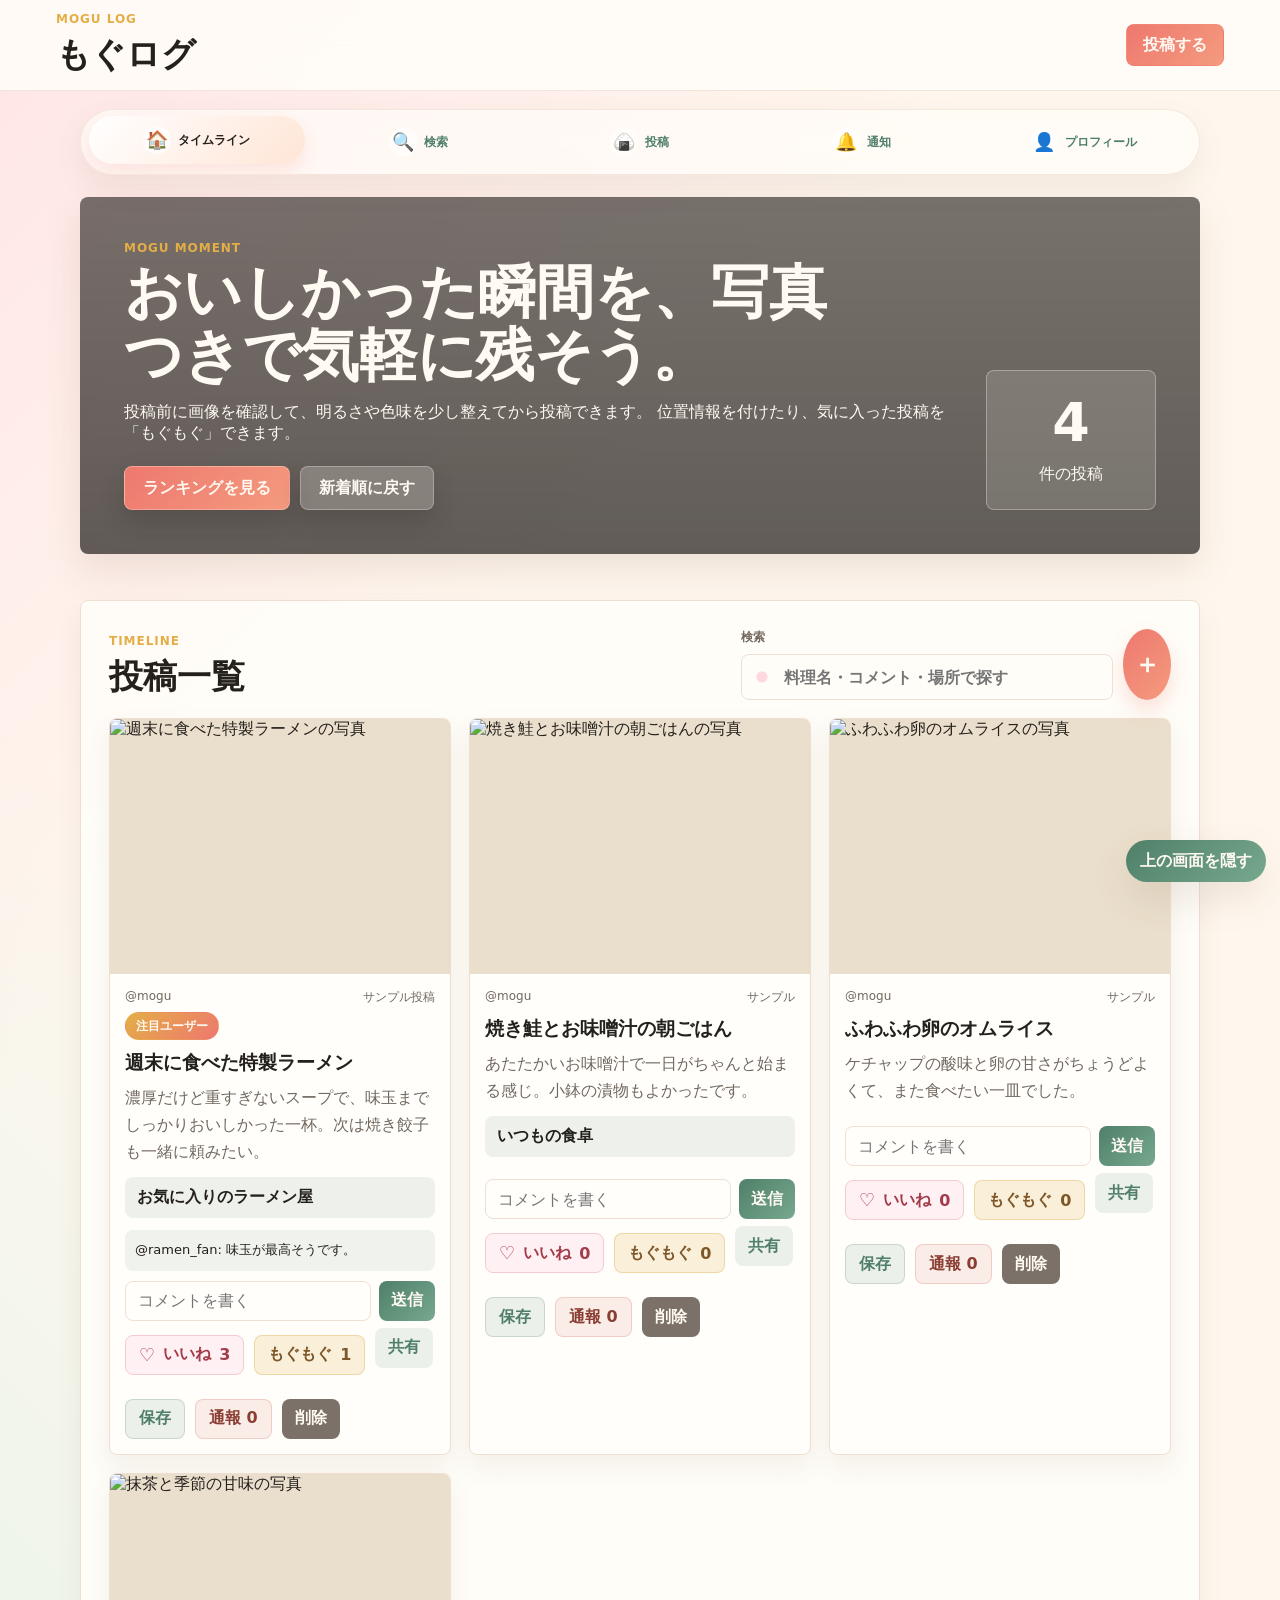
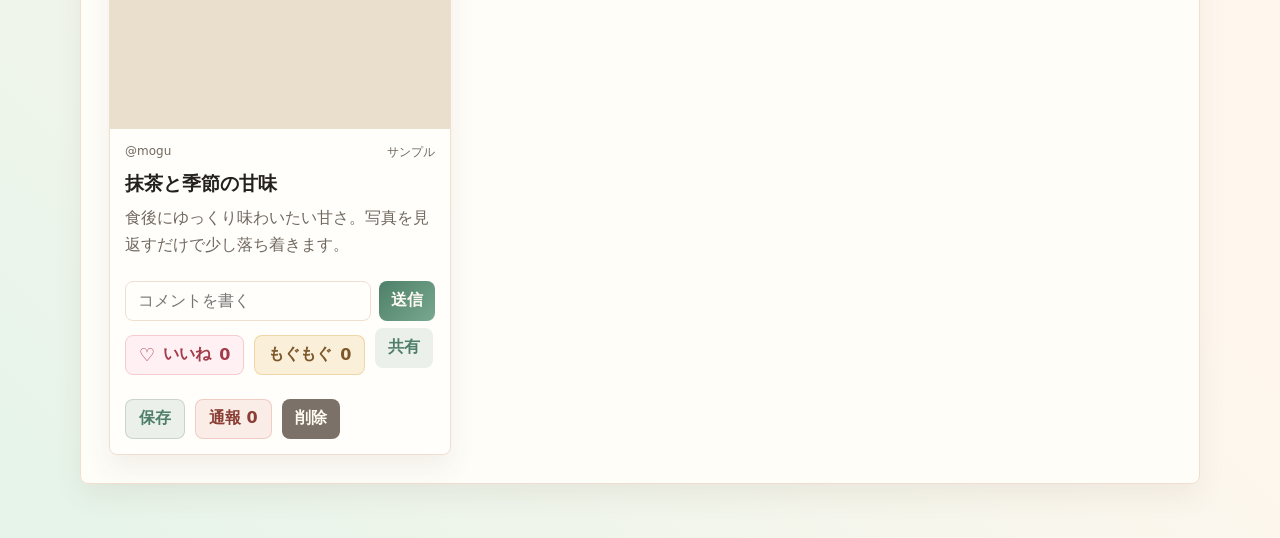
==== commit ba5cd9ef: "Add files via upload" ====
--- a/index.html
+++ b/index.html
@@ -1,341 +1,372 @@
-﻿<!doctype html>
-<html lang="ja">
-  <head>
-    <meta charset="UTF-8" />
-    <meta name="viewport" content="width=device-width, initial-scale=1.0" />
+<!doctype html>
+<html lang="ja">
+  <head>
+    <meta charset="UTF-8" />
+    <meta name="viewport" content="width=device-width, initial-scale=1.0" />
     <title>もぐログ</title>
-    <meta name="theme-color" content="#496b55" />
-    <link rel="stylesheet" href="styles.css?v=20260516-google-only-3" />
-    <link rel="manifest" href="manifest.webmanifest?v=20260516-google-only-3" />
-  </head>
-  <body>
+    <meta name="theme-color" content="#496b55" />
+    <link rel="stylesheet" href="styles.css" />
+    <link rel="manifest" href="manifest.webmanifest" />
+  </head>
+  <body>
     <button class="chrome-toggle" type="button" id="chromeToggle" aria-expanded="true">
-      上部を隠す
+      上の画面を隠す
     </button>
-
-    <header class="app-header" id="appHeader">
-      <div>
+
+    <header class="app-header" id="appHeader">
+      <div>
         <p class="eyebrow">Mogu Log</p>
         <h1>もぐログ</h1>
       </div>
       <div class="header-actions">
         <button class="header-button" type="button" id="focusPostButton">投稿する</button>
-        <button class="header-button soft" type="button" id="focusDeleteButton">投稿を見る</button>
-        <label class="sound-switch" title="効果音のオン・オフ">
-          <input id="soundToggle" type="checkbox" />
-          <span>効果音</span>
-        </label>
       </div>
-    </header>
-
-    <main class="shell">
+    </header>
+
+    <main class="shell">
       <aside class="app-nav" aria-label="メインメニュー">
-        <button class="nav-button is-active" type="button" data-jump="feed" title="投稿一覧">□</button>
-        <button class="nav-button" type="button" data-jump="composer" title="投稿する">＋</button>
-        <button class="nav-button" type="button" data-jump="search" title="検索">⌕</button>
-        <button class="nav-button" type="button" data-jump="account" title="アカウント">G</button>
-        <button class="nav-button" type="button" data-jump="notifications" title="Notifications">!</button>
-        <button class="nav-button" type="button" data-jump="profile" title="Profile">@</button>
-        <button class="nav-button" type="button" data-jump="settings" title="設定">♪</button>
-      </aside>
-
-      <section class="intro">
-        <div>
+        <button class="nav-button is-active" type="button" data-jump="feed" title="タイムライン">
+          <span class="nav-icon">🏠</span>
+          <span class="nav-label">タイムライン</span>
+        </button>
+        <button class="nav-button" type="button" data-jump="search" title="検索">
+          <span class="nav-icon">🔍</span>
+          <span class="nav-label">検索</span>
+        </button>
+        <button class="nav-button" type="button" data-jump="composer" title="投稿">
+          <span class="nav-icon">🍙</span>
+          <span class="nav-label">投稿</span>
+        </button>
+        <button class="nav-button" type="button" data-jump="notifications" title="通知">
+          <span class="nav-icon">🔔</span>
+          <span class="nav-label">通知</span>
+        </button>
+        <button class="nav-button" type="button" data-jump="profile" title="myプロフィール">
+          <span class="nav-icon">👤</span>
+          <span class="nav-label">プロフィール</span>
+        </button>
+      </aside>
+
+      <section class="intro page-section is-active-page" data-page="feed">
+        <div>
           <p class="eyebrow">Mogu Moment</p>
-          <h2>おいしかった瞬間を、Googleアカウントで気軽に残そう。</h2>
+          <h2>おいしかった瞬間を、写真つきで気軽に残そう。</h2>
           <p>
-            Googleアカウントで連携すると、投稿・保存・コメントをすぐ使えます。
-            ログイン状態は同じブラウザに保存されます。
+            投稿前に画像を確認して、明るさや色味を少し整えてから投稿できます。
+            位置情報を付けたり、気に入った投稿を「もぐもぐ」できます。
           </p>
-        </div>
-        <div class="intro-counter">
-          <strong id="postCount">0</strong>
+          <div class="intro-actions">
+            <button class="ranking-button" type="button" id="rankingButton">ランキングを見る</button>
+            <button class="ranking-button soft" type="button" id="timelineButton">新着順に戻す</button>
+          </div>
+        </div>
+        <div class="intro-counter">
+          <strong id="postCount">0</strong>
           <span>件の投稿</span>
-        </div>
-        <div class="intro-actions">
-          <button class="ranking-button" type="button" id="rankingButton">Ranking</button>
-          <button class="ranking-button soft" type="button" id="timelineButton">Timeline</button>
-        </div>
-      </section>
-
-      <section class="account-panel google-account-panel" id="accountSection" aria-label="Account">
-        <div class="google-connect-card">
-          <div class="google-connect-main">
-            <div class="section-heading">
-              <p class="eyebrow">Google Account</p>
-              <h2>Googleアカウントで連携</h2>
-            </div>
-            <div class="account-status">
-              <div class="current-avatar" id="currentAvatar">G</div>
-              <div>
-                <strong id="accountStatus">ゲスト利用中</strong>
-                <p id="accountHint">Googleでログインすると、投稿・保存・コメントが使えます。ログイン状態は次回以降も保存されます。</p>
-              </div>
-            </div>
-            <div class="auth-form google-auth-actions" id="authForm">
-              <button class="google-login-button" type="button" id="googleSignInButton">
-                <span class="google-mark">G</span>
-                <span>Googleで続ける</span>
-              </button>
-              <button class="secondary-button" type="button" id="signOutButton" hidden>ログアウト</button>
-            </div>
-          </div>
-          <div class="google-benefits" aria-label="Google連携でできること">
-            <div>
-              <strong>すぐ投稿</strong>
-              <span>メール確認なしで、Google認証後すぐに投稿できます。</span>
-            </div>
-            <div>
-              <strong>次回もそのまま</strong>
-              <span>同じブラウザではログイン状態を保存します。</span>
-            </div>
-            <div>
-              <strong>安心して管理</strong>
-              <span>投稿者情報はSupabase Authで管理されます。</span>
-            </div>
-          </div>
-        </div>
-      </section>
-
-      <section class="composer" id="composer" aria-label="ごはんを投稿する">
-        <div class="section-heading">
-          <p class="eyebrow">Post</p>
+        </div>
+      </section>
+
+      <section class="composer page-section" id="composer" data-page="composer" aria-label="ごはんを投稿する">
+        <div class="section-heading">
+          <p class="eyebrow">Post</p>
           <h2>投稿する</h2>
-        </div>
-        <p class="notice" id="postNotice">共有投稿にはGoogleログインが必要です。ログイン後は写真を選んで投稿できます。</p>
-
-        <form id="postForm">
-          <label>
+        </div>
+
+        <form id="postForm">
+          <label>
             写真を選ぶ
-            <input id="photoInput" type="file" accept="image/*" />
-          </label>
-
-          <label>
+            <input id="photoInput" type="file" accept="image/*" />
+          </label>
+
+          <label>
             タイトル
             <input id="titleInput" type="text" placeholder="例: ふわふわ卵のオムライス" required />
-          </label>
-
-          <label class="wide">
+          </label>
+
+          <label class="wide">
             コメント
             <textarea id="descriptionInput" placeholder="味、場所、また食べたいポイントなど" required></textarea>
-          </label>
-
-          <div class="location-toggle wide">
-            <label class="switch-row">
-              <input id="locationToggle" type="checkbox" />
+          </label>
+
+          <div class="location-toggle wide">
+            <label class="switch-row">
+              <input id="locationToggle" type="checkbox" />
               <span>位置情報を付ける</span>
-            </label>
+            </label>
             <small>お店の名前だけでもOKです。現在地ボタンを押すと地図リンクも付きます。</small>
-          </div>
-
-          <div class="location-fields wide" id="locationFields" hidden>
-            <label>
+          </div>
+
+          <div class="location-fields wide" id="locationFields" hidden>
+            <label>
               お店・場所の名前
               <input id="shopNameInput" type="text" placeholder="例: 駅前の定食屋さん" />
-            </label>
-            <div class="location-actions">
+            </label>
+            <div class="location-actions">
               <button class="secondary-button" type="button" id="getLocationButton">現在地を取得</button>
               <span id="locationStatus">位置情報はまだ取得していません。</span>
-            </div>
-          </div>
-
-          <div class="image-editor wide" id="imageEditor" hidden>
-            <div class="preview-frame">
+            </div>
+          </div>
+
+          <div class="image-editor wide" id="imageEditor">
+            <div class="preview-frame">
               <canvas id="previewCanvas" width="900" height="675" aria-label="投稿画像のプレビュー"></canvas>
-            </div>
-            <div class="editor-controls">
-              <label>
+            </div>
+            <div class="editor-controls">
+              <label>
                 明るさ
                 <input id="brightnessInput" type="range" min="70" max="130" value="100" />
-              </label>
-              <label>
+              </label>
+              <label>
                 くっきり
-                <input id="contrastInput" type="range" min="70" max="140" value="105" />
-              </label>
-              <label>
+                <input id="contrastInput" type="range" min="70" max="140" value="105" />
+              </label>
+              <label>
                 彩度
-                <input id="saturationInput" type="range" min="60" max="150" value="110" />
-              </label>
-              <label>
+                <input id="saturationInput" type="range" min="60" max="150" value="110" />
+              </label>
+              <label>
                 あたたかさ
                 <input id="warmthInput" type="range" min="0" max="40" value="10" />
-              </label>
-              <label>
-                Text
-                <input id="overlayTextInput" type="text" placeholder="Mogu!" />
-              </label>
-              <label>
-                Stamp
-                <select id="stampSelect">
-                  <option value="">None</option>
-                  <option value="*">*</option>
-                  <option value="heart">heart</option>
-                  <option value="hot">hot</option>
-                </select>
-              </label>
-              <div class="editor-buttons">
+              </label>
+              <label>
+                文字入れ
+                <input id="overlayTextInput" type="text" placeholder="例: 最高の一杯" />
+              </label>
+              <label>
+                スタンプ
+                <select id="stampSelect">
+                  <option value="">なし</option>
+                  <option value="✨">きらきら</option>
+                  <option value="♡">ハート</option>
+                  <option value="🔥">あつあつ</option>
+                  <option value="🍜">ラーメン</option>
+                  <option value="🍰">スイーツ</option>
+                </select>
+              </label>
+              <div class="editor-buttons">
                 <button class="secondary-button" type="button" id="rotateButton">回転</button>
                 <button class="secondary-button" type="button" id="resetImageButton">リセット</button>
-              </div>
-            </div>
-          </div>
-
+              </div>
+            </div>
+          </div>
+
           <button class="primary-button" type="submit">投稿する</button>
-        </form>
-      </section>
-
-      <section class="feed-section" id="feedSection" aria-label="投稿一覧">
-        <div class="section-heading feed-heading">
-          <div>
-            <p class="eyebrow" id="feedModeLabel">Timeline</p>
+        </form>
+      </section>
+
+      <section class="feed-section page-section is-active-page" id="feedSection" data-page="feed search" aria-label="投稿一覧">
+        <div class="section-heading feed-heading">
+          <div>
+            <p class="eyebrow" id="feedModeLabel">Timeline</p>
             <h2 id="feedTitle">投稿一覧</h2>
-          </div>
-          <div class="search-tools" id="searchBox">
-            <label class="search-box">
+          </div>
+          <div class="search-tools" id="searchBox">
+            <label class="search-box">
               <span>検索</span>
-              <input id="searchInput" type="search" placeholder="料理名・コメント・場所で探す" />
-            </label>
-            <button class="category-toggle" type="button" id="categoryToggle" aria-expanded="false" aria-controls="categoryMenu">#</button>
-            <div class="category-menu" id="categoryMenu" hidden>
+              <input id="searchInput" type="search" placeholder="料理名・コメント・場所で探す" />
+            </label>
+            <button class="category-toggle" type="button" id="categoryToggle" aria-expanded="false" aria-controls="categoryMenu">＋</button>
+            <div class="category-menu" id="categoryMenu" hidden>
               <button type="button" data-category="ラーメン">ラーメン</button>
+              <button type="button" data-category="焼肉">焼肉</button>
               <button type="button" data-category="寿司">寿司</button>
               <button type="button" data-category="カフェ">カフェ</button>
+              <button type="button" data-category="スイーツ">スイーツ</button>
               <button type="button" data-category="定食">定食</button>
-            </div>
-          </div>
-        </div>
-
-        <div class="feed" id="feed"></div>
-        <p class="empty-state" id="emptyState" hidden>表示できる投稿がまだありません。</p>
-      </section>
-
-      <section class="notifications" id="notificationsSection" aria-label="Notifications">
-        <div class="section-heading">
-          <p class="eyebrow">Notifications</p>
-          <h2>通知</h2>
-        </div>
-        <div class="notice-crown">
-          <div>
-            <span>Progress</span>
-            <strong id="noticeCrownText">0 / 10</strong>
-          </div>
-          <div class="gauge-track"><span id="noticeCrownGauge"></span></div>
-          <p id="noticeCrownHint">いいねやリツイートが増えるとここに反映されます。</p>
-        </div>
-        <div class="notice-list" id="noticeList"></div>
-      </section>
-
-      <section class="profile" id="profileSection" aria-label="Profile">
-        <div class="section-heading">
-          <p class="eyebrow">My Profile</p>
-          <h2>myプロフィール</h2>
-        </div>
-        <div class="profile-card">
-          <div class="profile-avatar" id="profileAvatar">M</div>
-          <div>
-            <strong id="profileNamePreview">mogu</strong>
-            <span class="royal-badge" id="profileRoyalBadge">王冠まであと少し</span>
-            <p id="profileBioPreview">おいしかったものを気軽に残しています。</p>
-            <div class="profile-tags">
-              <span id="profileAreaTag">エリア未設定</span>
-              <span id="profileFoodTag">ジャンル未設定</span>
-            </div>
-            <span id="profileStats">投稿 0件 / いいね 0件</span>
-          </div>
-        </div>
-        <div class="profile-dashboard">
-          <form class="profile-form" id="profileForm">
-            <div class="section-heading compact-heading">
-              <p class="eyebrow">About Me</p>
-              <h3>プロフィール編集</h3>
-            </div>
-            <label>表示名<input id="profileNameInput" type="text" placeholder="mogu" /></label>
-            <label>ID<input id="profileHandleInput" type="text" placeholder="mogu" /></label>
-            <label class="wide">自己紹介<textarea id="profileBioInput" placeholder="好きなごはん、投稿スタイルなど"></textarea></label>
-            <label>よく行くエリア<input id="profileAreaInput" type="text" placeholder="渋谷・原宿" /></label>
-            <label>好きなジャンル<input id="profileFoodInput" type="text" placeholder="ラーメン" /></label>
-            <button class="primary-button" type="submit">保存</button>
-          </form>
-          <div class="profile-column">
-            <div class="profile-panel">
-              <div class="section-heading compact-heading"><p class="eyebrow">Saved</p><h3>保存した投稿</h3></div>
-              <div class="mini-feed" id="savedPosts"></div>
-              <p class="empty-state" id="savedPostsEmpty" hidden>まだ保存した投稿がありません。</p>
-            </div>
-            <div class="profile-panel">
-              <div class="section-heading compact-heading"><p class="eyebrow">My Posts</p><h3>自分の投稿</h3></div>
-              <div class="mini-feed" id="myPosts"></div>
-              <p class="empty-state" id="myPostsEmpty" hidden>まだ自分の投稿がありません。</p>
-            </div>
-          </div>
-        </div>
-      </section>
-
-      <section class="settings" id="settingsSection" aria-label="Settings">
-        <div class="section-heading">
-          <p class="eyebrow">Settings</p>
+            </div>
+          </div>
+        </div>
+
+        <div class="feed" id="feed"></div>
+        <p class="empty-state" id="emptyState" hidden>まだ表示できる投稿がありません。</p>
+      </section>
+
+      <section class="notifications page-section" id="notificationsSection" data-page="notifications" aria-label="通知">
+        <div class="section-heading">
+          <p class="eyebrow">Notifications</p>
+          <h2>通知</h2>
+        </div>
+        <div class="notice-crown">
+          <div>
+            <span>王冠までの進み具合</span>
+            <strong id="noticeCrownText">0 / 10</strong>
+          </div>
+          <div class="gauge-track"><span id="noticeCrownGauge"></span></div>
+          <p id="noticeCrownHint">投稿にいいねやリツイートが集まると王冠に近づきます。</p>
+        </div>
+        <div class="notice-list" id="noticeList"></div>
+      </section>
+
+      <section class="profile page-section" id="profileSection" data-page="profile" aria-label="myプロフィール">
+        <div class="section-heading">
+          <p class="eyebrow">My Profile</p>
+          <h2>myプロフィール</h2>
+        </div>
+        <div class="profile-card">
+          <div class="profile-avatar" id="profileAvatar">も</div>
+          <div>
+            <strong id="profileNamePreview">もぐ</strong>
+            <span class="royal-badge" id="profileRoyalBadge">王冠まであと少し</span>
+            <p id="profileBioPreview">投稿したごはんと、もらったいいねをまとめて見られます。</p>
+            <div class="profile-tags">
+              <span id="profileAreaTag">エリア未設定</span>
+              <span id="profileFoodTag">ジャンル未設定</span>
+            </div>
+            <span id="profileStats">投稿 0件 / いいね 0件</span>
+          </div>
+        </div>
+        <div class="profile-progress">
+          <div class="progress-card">
+            <div>
+              <span>もらったいいね</span>
+              <strong id="likesGaugeText">0 / 5</strong>
+            </div>
+            <div class="gauge-track"><span id="likesGauge"></span></div>
+          </div>
+          <div class="progress-card">
+            <div>
+              <span>リツイート</span>
+              <strong id="boostGaugeText">0 / 3</strong>
+            </div>
+            <div class="gauge-track"><span id="boostGauge"></span></div>
+          </div>
+          <div class="progress-card crown-progress">
+            <div>
+              <span>王冠ランク</span>
+              <strong id="crownGaugeText">0 / 10</strong>
+            </div>
+            <div class="gauge-track"><span id="crownGauge"></span></div>
+          </div>
+        </div>
+        <div class="profile-dashboard">
+          <form class="profile-form" id="profileForm">
+            <div class="section-heading compact-heading">
+              <p class="eyebrow">About Me</p>
+              <h3>プロフィール欄</h3>
+            </div>
+            <label>
+              表示名
+              <input id="profileNameInput" type="text" placeholder="例: もぐ" />
+            </label>
+            <label>
+              ID
+              <input id="profileHandleInput" type="text" placeholder="例: mogu" />
+            </label>
+            <label class="wide">
+              自己紹介
+              <textarea id="profileBioInput" placeholder="好きなごはん、投稿スタイル、ひとこと"></textarea>
+            </label>
+            <label>
+              よく行くエリア
+              <select id="profileAreaInput">
+                <option value="">選択してください</option>
+                <option value="渋谷・原宿">渋谷・原宿</option>
+                <option value="新宿">新宿</option>
+                <option value="中目黒・代官山">中目黒・代官山</option>
+                <option value="下北沢">下北沢</option>
+                <option value="横浜">横浜</option>
+              </select>
+            </label>
+            <label>
+              好きなジャンル
+              <select id="profileFoodInput">
+                <option value="">選択してください</option>
+                <option value="ラーメン">ラーメン</option>
+                <option value="焼肉">焼肉</option>
+                <option value="カフェ">カフェ</option>
+                <option value="スイーツ">スイーツ</option>
+                <option value="定食">定食</option>
+              </select>
+            </label>
+            <button class="primary-button" type="submit">プロフィールを保存</button>
+          </form>
+
+          <div class="profile-column">
+            <div class="profile-panel">
+              <div class="section-heading compact-heading">
+                <p class="eyebrow">Saved</p>
+                <h3>保存した投稿</h3>
+              </div>
+              <div class="mini-feed" id="savedPosts"></div>
+              <p class="empty-state" id="savedPostsEmpty" hidden>まだ保存した投稿がありません。</p>
+            </div>
+
+            <div class="profile-panel">
+              <div class="section-heading compact-heading">
+                <p class="eyebrow">My Posts</p>
+                <h3>自分の投稿を振り返る</h3>
+              </div>
+              <div class="mini-feed" id="myPosts"></div>
+              <p class="empty-state" id="myPostsEmpty" hidden>まだ自分の投稿がありません。</p>
+            </div>
+          </div>
+        </div>
+      </section>
+
+      <section class="settings page-section" id="settingsSection" data-page="settings" aria-label="設定">
+        <div class="section-heading">
+          <p class="eyebrow">Settings</p>
           <h2>設定</h2>
-        </div>
-        <div class="settings-grid">
-          <label class="setting-card">
-            <input id="soundTogglePanel" type="checkbox" />
-            <span>
+        </div>
+        <div class="settings-grid">
+          <label class="setting-card">
+            <input id="soundTogglePanel" type="checkbox" />
+            <span>
               <strong>効果音</strong>
-              <small>いいねや投稿のときに小さな音を鳴らします。</small>
-            </span>
-          </label>
-          <button class="setting-card button-card" type="button" id="chromeTogglePanel">
-            <strong>上部メニューの表示切替</strong>
-            <small>ヘッダーとナビゲーションの表示を切り替えます。</small>
-          </button>
-        </div>
-        <div class="legal-links">
+              <small>いいね、もぐもぐ、投稿のときに小さな音を鳴らします。</small>
+            </span>
+          </label>
+          <button class="setting-card button-card" type="button" id="chromeTogglePanel">
+            <strong>上の画面を隠す/表示</strong>
+            <small>「もぐログ」「投稿する」「削除する」のバーを切り替えます。</small>
+          </button>
+        </div>
+        <div class="legal-links">
           <a href="terms.html">利用規約</a>
           <a href="privacy.html">プライバシーポリシー</a>
-        </div>
-      </section>
-    </main>
-
-    <template id="postTemplate">
-      <article class="post-card">
-        <img class="post-image" alt="" />
-        <div class="post-body">
-          <div class="post-meta">
-            <span class="author">mogu</span>
-            <span class="time"></span>
-          </div>
-          <span class="post-royal-badge" hidden>Royal user</span>
-          <h3></h3>
-          <p></p>
-          <div class="post-location" hidden>
-            <strong class="shop-name"></strong>
+        </div>
+      </section>
+    </main>
+
+    <template id="postTemplate">
+      <article class="post-card">
+        <img class="post-image" alt="" />
+        <div class="post-body">
+          <div class="post-meta">
+            <span class="author">mogu</span>
+            <span class="time"></span>
+          </div>
+          <span class="post-royal-badge" hidden>王冠ユーザー</span>
+          <h3></h3>
+          <p></p>
+          <div class="post-location" hidden>
+            <strong class="shop-name"></strong>
             <a class="map-link" href="#" target="_blank" rel="noreferrer">地図を見る</a>
-          </div>
-          <div class="comment-list"></div>
-          <form class="comment-form">
-            <input class="comment-input" type="text" placeholder="コメントを書く" aria-label="コメントを書く" />
-            <button class="comment-submit" type="submit">送信</button>
-          </form>
-          <div class="post-actions">
+          </div>
+          <div class="comment-list"></div>
+          <form class="comment-form">
+            <input class="comment-input" type="text" placeholder="コメントを書く" aria-label="コメントを書く" />
+            <button class="comment-submit" type="submit">送信</button>
+          </form>
+          <div class="post-actions">
             <button class="like-button" type="button" aria-label="いいねする">
               <span class="heart">♡</span>
-              <span class="like-count">0</span>
-            </button>
+              <span>いいね</span>
+              <span class="like-count">0</span>
+            </button>
             <button class="boost-button" type="button" aria-label="もぐもぐする">
-              <span>もぐ</span>
-              <span class="boost-count">0</span>
-            </button>
+              <span>もぐもぐ</span>
+              <span class="boost-count">0</span>
+            </button>
             <button class="share-button" type="button">共有</button>
-            <button class="save-button" type="button">保存</button>
-            <button class="report-button" type="button">通報</button>
+            <button class="save-button" type="button">保存</button>
+            <button class="report-button" type="button">通報</button>
             <button class="delete-button" type="button">削除</button>
-          </div>
-        </div>
-      </article>
-    </template>
-
-    <script src="https://cdn.jsdelivr.net/npm/@supabase/supabase-js@2"></script>
-    <script src="supabase-config.js?v=20260516-google-only-3"></script>
-    <script src="app.js?v=20260516-google-only-3"></script>
-  </body>
-</html>
+          </div>
+        </div>
+      </article>
+    </template>
+
+    <script src="app.js"></script>
+  </body>
+</html>
--- a/styles.css
+++ b/styles.css
@@ -1,1298 +1,1280 @@
-﻿:root {
-  color-scheme: light;
-  --ink: #24201c;
-  --muted: #71685f;
-  --paper: #fff8ee;
-  --surface: rgba(255, 252, 246, 0.93);
-  --line: #eadcc9;
-  --moss: #496b55;
-  --tomato: #cb594a;
-  --pink: #f6cbd0;
-  --gold: #d9a842;
-  --blue: #6686a8;
-  --shadow: 0 18px 45px rgba(60, 43, 28, 0.14);
-}
-
-* {
-  box-sizing: border-box;
-}
-
-html {
-  scroll-behavior: smooth;
-}
-
-body {
-  margin: 0;
-  min-height: 100vh;
-  color: var(--ink);
-  background:
-    linear-gradient(135deg, rgba(73, 107, 85, 0.16), transparent 34%),
-    linear-gradient(45deg, rgba(203, 89, 74, 0.14), transparent 40%),
-    #f4eadc;
-  font-family: "Hiragino Kaku Gothic ProN", "Yu Gothic", "Meiryo", system-ui, sans-serif;
-}
-
-button,
-input,
-textarea {
-  font: inherit;
-}
-
-button {
-  -webkit-tap-highlight-color: transparent;
-}
-
-.app-header {
-  position: sticky;
-  top: 0;
-  z-index: 10;
-  display: flex;
-  align-items: center;
-  justify-content: space-between;
-  gap: 16px;
-  padding: 14px clamp(18px, 5vw, 56px);
-  color: #fffaf2;
-  background: rgba(36, 32, 28, 0.92);
-  border-bottom: 1px solid rgba(255, 250, 242, 0.18);
-  backdrop-filter: blur(14px);
-  transition: transform 220ms ease, opacity 220ms ease;
-}
-
-body.chrome-hidden .app-header {
-  pointer-events: none;
-  opacity: 0;
-  transform: translateY(-100%);
-}
-
-.chrome-toggle {
-  position: fixed;
-  right: 14px;
-  top: 14px;
-  z-index: 20;
-  min-height: 42px;
-  padding: 0 14px;
-  color: #fffaf2;
-  background: var(--moss);
-  border: 0;
-  border-radius: 999px;
-  box-shadow: var(--shadow);
-  cursor: pointer;
-  font-weight: 800;
-}
-
-body:not(.chrome-hidden) .chrome-toggle {
-  top: 82px;
-}
-
-.app-header h1,
-.intro h2,
-.section-heading h2 {
-  margin: 0;
-  letter-spacing: 0;
-}
-
-.app-header h1 {
-  font-size: clamp(23px, 4vw, 34px);
-  font-weight: 900;
-}
-
-.eyebrow {
-  margin: 0 0 6px;
-  color: var(--gold);
-  font-size: 12px;
-  font-weight: 900;
-  letter-spacing: 0.08em;
-  text-transform: uppercase;
-}
-
-.header-actions,
-.post-actions,
-.editor-buttons {
-  display: flex;
-  align-items: center;
-  flex-wrap: wrap;
-  gap: 10px;
-}
-
-.header-button,
-.primary-button,
-.secondary-button,
-.like-button,
-.boost-button,
-.share-button,
-.delete-button {
-  border: 0;
-  border-radius: 8px;
-  cursor: pointer;
-  font-weight: 900;
-}
-
-.header-button {
-  min-height: 42px;
-  padding: 0 16px;
-  color: #fffaf2;
-  background: var(--tomato);
-  border: 1px solid rgba(255, 250, 242, 0.24);
-}
-
-.header-button.soft {
-  background: var(--blue);
-}
-
-.sound-switch {
-  display: inline-flex;
-  align-items: center;
-  gap: 8px;
-  min-height: 42px;
-  padding: 0 12px;
-  color: #fffaf2;
-  background: rgba(255, 250, 242, 0.12);
-  border: 1px solid rgba(255, 250, 242, 0.22);
-  border-radius: 999px;
-  font-weight: 900;
-}
-
-.sound-switch input,
-.setting-card input {
-  width: 20px;
-  min-height: 20px;
-  accent-color: var(--tomato);
-}
-
-.shell {
-  width: min(1120px, calc(100% - 32px));
-  margin: 0 auto;
-  padding: 28px 0 54px;
-  display: grid;
-  grid-template-columns: 74px minmax(0, 1fr);
-  gap: 24px;
-  align-items: start;
-}
-
-.shell > section {
-  grid-column: 2;
-}
-
-.app-nav {
-  position: sticky;
-  top: 92px;
-  z-index: 4;
-  display: grid;
-  gap: 12px;
-  justify-items: center;
-  padding: 12px 9px;
-  background: var(--surface);
-  border: 1px solid var(--line);
-  border-radius: 8px;
-  box-shadow: 0 12px 28px rgba(60, 43, 28, 0.08);
-  transition: opacity 220ms ease;
-}
-
-body.chrome-hidden .app-nav {
-  opacity: 0.3;
-}
-
-.nav-button {
-  display: grid;
-  place-items: center;
-  width: 48px;
-  height: 48px;
-  color: var(--moss);
-  background: #fffaf3;
-  border: 1px solid var(--line);
-  border-radius: 50%;
-  cursor: pointer;
-  font-size: 24px;
-  font-weight: 900;
-  transition: transform 160ms ease, background 160ms ease, color 160ms ease;
-}
-
-.nav-button:hover,
-.nav-button.is-active {
-  color: #fffaf2;
-  background: var(--moss);
-  transform: translateY(-2px);
-}
-
-.intro {
-  display: grid;
-  grid-template-columns: minmax(0, 1fr) 170px;
-  gap: 20px;
-  align-items: end;
-  min-height: 290px;
-  padding: clamp(24px, 5vw, 52px);
-  color: #fffaf2;
-  background:
-    linear-gradient(rgba(36, 32, 28, 0.62), rgba(36, 32, 28, 0.72)),
-    url("https://images.unsplash.com/photo-1546069901-ba9599a7e63c?auto=format&fit=crop&w=1600&q=80");
-  background-position: center;
-  background-size: cover;
-  border-radius: 8px;
-  box-shadow: var(--shadow);
-}
-
-.intro h2 {
-  max-width: 760px;
-  font-size: clamp(32px, 7vw, 66px);
-  line-height: 1.05;
-}
-
-.intro p:last-child {
-  max-width: 620px;
-  margin: 18px 0 0;
-  color: rgba(255, 250, 242, 0.88);
-  line-height: 1.8;
-}
-
-.intro-counter {
-  display: grid;
-  place-items: center;
-  min-height: 140px;
-  padding: 18px;
-  background: rgba(255, 250, 242, 0.14);
-  border: 1px solid rgba(255, 250, 242, 0.32);
-  border-radius: 8px;
-}
-
-.intro-counter strong {
-  font-size: 54px;
-  line-height: 1;
-}
-
-.composer,
-.feed-section,
-.settings,
-.account-panel {
-  margin-top: 24px;
-  padding: clamp(18px, 4vw, 28px);
-  background: var(--surface);
-  border: 1px solid var(--line);
-  border-radius: 8px;
-  box-shadow: 0 12px 28px rgba(60, 43, 28, 0.08);
-}
-
-.account-status {
-  display: flex;
-  align-items: center;
-  gap: 14px;
-  margin-bottom: 18px;
-}
-
-.current-avatar {
-  flex: 0 0 auto;
-  display: grid;
-  place-items: center;
-  width: 56px;
-  height: 56px;
-  color: #fffaf2;
-  background: var(--moss);
-  border-radius: 50%;
-  font-size: 20px;
-  font-weight: 900;
-}
-
-#accountHint,
-.notice {
-  margin: 6px 0 0;
-  color: var(--muted);
-  line-height: 1.7;
-}
-
-.notice {
-  margin-bottom: 18px;
-  padding: 12px 14px;
-  background: rgba(73, 107, 85, 0.08);
-  border: 1px solid rgba(73, 107, 85, 0.16);
-  border-radius: 8px;
-}
-
-.auth-form {
-  grid-template-columns: minmax(0, 1fr);
-}
-
-.auth-form.is-logged-in label:not(.switch-row) {
-  opacity: 0.52;
-}
-
-.auth-actions {
-  display: flex;
-  flex-wrap: wrap;
-  gap: 10px;
-}
-
-.primary-button.compact {
-  grid-column: auto;
-  min-height: 42px;
-  padding: 0 14px;
-}
-
-.google-account-panel .section-heading {
-  align-items: flex-start;
-}
-
-.google-account-panel {
-  overflow: hidden;
-  padding: 0;
-  background:
-    linear-gradient(135deg, rgba(73, 107, 85, 0.08), transparent 42%),
-    var(--surface);
-}
-
-.google-connect-card {
-  display: grid;
-  grid-template-columns: minmax(0, 1.08fr) minmax(280px, 0.92fr);
-  gap: 0;
-  min-height: 260px;
-}
-
-.google-connect-main {
-  padding: clamp(22px, 4vw, 34px);
-}
-
-.google-connect-main .section-heading h2 {
-  font-size: clamp(28px, 5vw, 46px);
-  line-height: 1.08;
-}
-
-.google-connect-main #accountHint {
-  max-width: 560px;
-}
-
-.google-auth-actions {
-  display: flex;
-  flex-wrap: wrap;
-  align-items: center;
-  gap: 12px;
-}
-
-.google-login-button {
-  display: inline-flex;
-  align-items: center;
-  justify-content: center;
-  gap: 10px;
-  min-height: 54px;
-  padding: 0 22px;
-  color: #2b2118;
-  background: #fff;
-  border: 1px solid rgba(43, 33, 24, 0.16);
-  border-radius: 8px;
-  font: inherit;
-  font-weight: 900;
-  box-shadow: 0 8px 18px rgba(60, 43, 28, 0.08);
-  cursor: pointer;
-  transition: transform 160ms ease, box-shadow 160ms ease, border-color 160ms ease;
-}
-
-.google-login-button:hover {
-  transform: translateY(-1px);
-  box-shadow: 0 12px 22px rgba(60, 43, 28, 0.12);
-  border-color: rgba(66, 133, 244, 0.42);
-}
-
-.google-mark {
-  display: grid;
-  place-items: center;
-  width: 28px;
-  height: 28px;
-  color: #4285f4;
-  background: #fff;
-  border: 1px solid rgba(43, 33, 24, 0.14);
-  border-radius: 50%;
-  font-weight: 900;
-}
-
-.google-benefits {
-  display: grid;
-  align-content: center;
-  gap: 12px;
-  padding: clamp(20px, 4vw, 30px);
-  background: rgba(73, 107, 85, 0.1);
-  border-left: 1px solid rgba(73, 107, 85, 0.16);
-}
-
-.google-benefits div {
-  display: grid;
-  gap: 5px;
-  padding: 14px;
-  background: rgba(255, 252, 246, 0.78);
-  border: 1px solid rgba(73, 107, 85, 0.14);
-  border-radius: 8px;
-}
-
-.google-benefits strong {
-  color: var(--moss);
-  font-size: 15px;
-}
-
-.google-benefits span {
-  color: var(--muted);
-  font-size: 13px;
-  line-height: 1.65;
-}
-
-.section-heading {
-  margin-bottom: 18px;
-}
-
-.section-heading h2 {
-  font-size: clamp(22px, 4vw, 34px);
-}
-
-form {
-  display: grid;
-  grid-template-columns: repeat(2, minmax(0, 1fr));
-  gap: 16px;
-}
-
-label {
-  display: grid;
-  gap: 8px;
-  color: var(--ink);
-  font-weight: 900;
-}
-
-.wide {
-  grid-column: 1 / -1;
-}
-
-.location-toggle {
-  display: grid;
-  gap: 6px;
-  padding: 14px;
-  background: rgba(73, 107, 85, 0.08);
-  border: 1px solid rgba(73, 107, 85, 0.18);
-  border-radius: 8px;
-}
-
-.location-toggle small,
-.location-actions span {
-  color: var(--muted);
-  line-height: 1.6;
-}
-
-.switch-row {
-  display: flex;
-  align-items: center;
-  gap: 10px;
-}
-
-.switch-row input {
-  width: 20px;
-  min-height: 20px;
-  accent-color: var(--moss);
-}
-
-.location-fields {
-  display: grid;
-  grid-template-columns: minmax(0, 1fr) minmax(220px, auto);
-  gap: 16px;
-  align-items: end;
-  padding: 16px;
-  background: #fffdf8;
-  border: 1px solid var(--line);
-  border-radius: 8px;
-}
-
-.location-fields[hidden] {
-  display: none;
-}
-
-.location-actions {
-  display: grid;
-  gap: 8px;
-}
-
-input,
-textarea {
-  width: 100%;
-  border: 1px solid var(--line);
-  border-radius: 8px;
-  background: #fffdf8;
-  color: var(--ink);
-  outline: none;
-}
-
-input {
-  min-height: 46px;
-  padding: 0 12px;
-}
-
-input[type="file"] {
-  padding: 11px 12px;
-}
-
-textarea {
-  min-height: 108px;
-  resize: vertical;
-  padding: 12px;
-  line-height: 1.7;
-}
-
-input:focus,
-textarea:focus {
-  border-color: var(--moss);
-  box-shadow: 0 0 0 3px rgba(73, 107, 85, 0.16);
-}
-
-.image-editor {
-  display: grid;
-  grid-template-columns: minmax(0, 1fr) minmax(250px, 320px);
-  gap: 16px;
-  padding: 14px;
-  background: #fffaf3;
-  border: 1px solid var(--line);
-  border-radius: 8px;
-}
-
-.image-editor[hidden] {
-  display: none;
-}
-
-.preview-frame {
-  overflow: hidden;
-  background: #eadfcc;
-  border-radius: 8px;
-}
-
-#previewCanvas {
-  display: block;
-  width: 100%;
-  aspect-ratio: 4 / 3;
-}
-
-.editor-controls {
-  display: grid;
-  gap: 12px;
-}
-
-.editor-controls input[type="range"] {
-  padding: 0;
-  accent-color: var(--tomato);
-}
-
-.primary-button {
-  grid-column: 1 / -1;
-  min-height: 50px;
-  color: #fffaf2;
-  background: linear-gradient(135deg, var(--tomato), #d98655);
-  box-shadow: 0 10px 22px rgba(203, 89, 74, 0.22);
-}
-
-.secondary-button,
-.share-button {
-  min-height: 40px;
-  padding: 0 13px;
-  color: var(--moss);
-  background: rgba(73, 107, 85, 0.11);
-}
-
-.secondary-button[hidden],
-.delete-button[hidden] {
-  display: none;
-}
-
-.feed-heading {
-  display: flex;
-  align-items: end;
-  justify-content: space-between;
-  gap: 16px;
-}
-
-.search-box {
-  position: relative;
-  width: min(360px, 100%);
-}
-
-.search-box span {
-  color: var(--muted);
-  font-size: 12px;
-}
-
-.search-box input {
-  padding-left: 42px;
-  background:
-    radial-gradient(circle at 20px 50%, var(--pink) 0 5px, transparent 6px),
-    #fffdf8;
-}
-
-.search-box:focus-within {
-  transform: translateY(-1px);
-}
-
-.feed {
-  display: grid;
-  grid-template-columns: repeat(auto-fit, minmax(min(100%, 280px), 1fr));
-  gap: 18px;
-}
-
-.post-card {
-  overflow: hidden;
-  background: #fffdf8;
-  border: 1px solid var(--line);
-  border-radius: 8px;
-  box-shadow: 0 12px 26px rgba(60, 43, 28, 0.08);
-  transition: transform 180ms ease, box-shadow 180ms ease;
-}
-
-.post-card:hover {
-  transform: translateY(-3px);
-  box-shadow: 0 18px 36px rgba(60, 43, 28, 0.13);
-}
-
-.post-image {
-  display: block;
-  width: 100%;
-  aspect-ratio: 4 / 3;
-  object-fit: cover;
-  background: #eadfcc;
-}
-
-.post-body {
-  padding: 15px;
-}
-
-.post-meta {
-  display: flex;
-  justify-content: space-between;
-  gap: 12px;
-  color: var(--muted);
-  font-size: 12px;
-}
-
-.post-card h3 {
-  margin: 10px 0 8px;
-  font-size: 19px;
-  line-height: 1.35;
-}
-
-.post-card p {
-  min-height: 52px;
-  margin: 0;
-  color: var(--muted);
-  line-height: 1.7;
-}
-
-.like-button,
-.boost-button,
-.delete-button {
-  display: inline-flex;
-  align-items: center;
-  gap: 8px;
-  min-height: 40px;
-  margin-top: 14px;
-  padding: 0 13px;
-}
-
-.like-button {
-  color: #a33c4a;
-  background: #fff0f3;
-  border: 1px solid #f6cbd0;
-  transition: transform 160ms ease, background 160ms ease, color 160ms ease;
-}
-
-.like-button:hover {
-  transform: translateY(-2px) scale(1.02);
-}
-
-.like-button.is-liked {
-  color: #fffaf2;
-  background: var(--tomato);
-}
-
-.like-button.is-popping {
-  animation: pop 360ms ease;
-}
-
-.boost-button {
-  color: #7d5729;
-  background: rgba(217, 168, 66, 0.18);
-  border: 1px solid rgba(217, 168, 66, 0.34);
-  transition: transform 160ms ease, background 160ms ease, color 160ms ease;
-}
-
-.boost-button:hover {
-  transform: translateY(-2px) rotate(-1deg);
-}
-
-.boost-button.is-boosted {
-  color: #fffaf2;
-  background: var(--gold);
-}
-
-.boost-button.is-popping {
-  animation: pop 360ms ease;
-}
-
-.heart {
-  font-size: 18px;
-  line-height: 1;
-}
-
-.delete-button {
-  color: #fffaf2;
-  background: #6f665d;
-}
-
-.post-location {
-  display: flex;
-  flex-wrap: wrap;
-  gap: 8px;
-  align-items: center;
-  margin-top: 12px;
-  padding: 10px 12px;
-  color: var(--ink);
-  background: rgba(73, 107, 85, 0.09);
-  border-radius: 8px;
-}
-
-.post-location[hidden] {
-  display: none;
-}
-
-.map-link {
-  color: var(--moss);
-  font-weight: 900;
-  text-decoration: none;
-}
-
-.empty-state {
-  margin: 18px 0 0;
-  color: var(--muted);
-}
-
-.settings-grid {
-  display: grid;
-  grid-template-columns: repeat(2, minmax(0, 1fr));
-  gap: 14px;
-}
-
-.setting-card {
-  display: flex;
-  align-items: center;
-  gap: 12px;
-  min-height: 78px;
-  padding: 14px;
-  text-align: left;
-  background: #fffdf8;
-  border: 1px solid var(--line);
-  border-radius: 8px;
-}
-
-.button-card {
-  width: 100%;
-  color: var(--ink);
-  cursor: pointer;
-}
-
-.setting-card small {
-  display: block;
-  margin-top: 4px;
-  color: var(--muted);
-  line-height: 1.5;
-}
-
-.legal-links {
-  display: flex;
-  flex-wrap: wrap;
-  gap: 12px;
-  margin-top: 18px;
-}
-
-.legal-links a {
-  color: var(--moss);
-  font-weight: 900;
-  text-decoration: none;
-}
-
-.document-page {
-  width: min(880px, calc(100% - 32px));
-  margin: 0 auto;
-  padding: 32px 0 56px;
-}
-
-.document-card {
-  padding: clamp(20px, 5vw, 44px);
-  background: var(--surface);
-  border: 1px solid var(--line);
-  border-radius: 8px;
-  box-shadow: var(--shadow);
-}
-
-.document-card h1,
-.document-card h2 {
-  letter-spacing: 0;
-}
-
-.document-card h1 {
-  margin: 0 0 16px;
-}
-
-.document-card h2 {
-  margin: 28px 0 10px;
-}
-
-.document-card p,
-.document-card li {
-  color: var(--muted);
-  line-height: 1.8;
-}
-
-.document-card a {
-  color: var(--moss);
-  font-weight: 900;
-}
-
-.float-heart {
-  position: fixed;
-  z-index: 100;
-  pointer-events: none;
-  color: var(--tomato);
-  font-size: 20px;
-  font-weight: 900;
-  animation: floatUp 860ms cubic-bezier(0.2, 0.8, 0.25, 1) forwards;
-}
-
-@keyframes pop {
-  0% {
-    transform: scale(1);
-  }
-  45% {
-    transform: scale(1.16) rotate(-4deg);
-  }
-  100% {
-    transform: scale(1);
-  }
-}
-
-@keyframes floatUp {
-  from {
-    opacity: 1;
-    transform: translateY(0) scale(0.9);
-  }
-  to {
-    opacity: 0;
-    transform: translateY(-54px) scale(1.25);
-  }
-}
-
-@media (max-width: 820px) {
-  .shell {
-    grid-template-columns: 1fr;
-  }
-
-  .shell > section,
-  .app-nav {
-    grid-column: 1;
-  }
-
-  .app-nav {
-    top: 86px;
-    display: flex;
-    justify-content: space-between;
-    overflow-x: auto;
-  }
-
-  .intro,
-  .google-connect-card,
-  .auth-form,
-  .image-editor,
-  .location-fields,
-  .settings-grid,
-  form {
-    grid-template-columns: 1fr;
-  }
-
-  .intro-counter {
-    display: none;
-  }
-
-  .google-benefits {
-    border-left: 0;
-    border-top: 1px solid rgba(73, 107, 85, 0.16);
-  }
-
-  .feed-heading {
-    align-items: stretch;
-    flex-direction: column;
-  }
-}
-
-@media (max-width: 560px) {
-  .app-header {
-    align-items: flex-start;
-    flex-direction: column;
-  }
-
-  .header-actions,
-  .header-button {
-    width: 100%;
-  }
-
-  .shell {
-    width: min(100% - 24px, 1120px);
-    padding-top: 16px;
-  }
-
-  .intro {
-    min-height: 360px;
-  }
-}
-
-/* Social/profile UI */
-.intro-actions {
-  display: flex;
-  flex-wrap: wrap;
-  gap: 10px;
-  margin-top: 22px;
-}
-
-.ranking-button {
-  min-height: 44px;
-  padding: 0 18px;
-  color: #fffaf2;
-  background: linear-gradient(135deg, var(--tomato), #f49b7e);
-  border: 1px solid rgba(255, 250, 242, 0.28);
-  border-radius: 8px;
-  cursor: pointer;
-  font-weight: 900;
-  box-shadow: 0 12px 24px rgba(36, 32, 28, 0.2);
-}
-
-.ranking-button.soft {
-  background: rgba(255, 250, 242, 0.22);
-}
-
-.ranking-button.is-active {
-  color: var(--ink);
-  background: var(--gold);
-}
-
-.search-tools {
-  position: relative;
-  display: grid;
-  grid-template-columns: minmax(0, 1fr) 48px;
-  gap: 10px;
-  width: min(430px, 100%);
-}
-
-.category-toggle {
-  display: grid;
-  place-items: center;
-  width: 48px;
-  min-height: 48px;
-  color: #fffaf2;
-  background: linear-gradient(135deg, var(--tomato), #f49b7e);
-  border: 0;
-  border-radius: 50%;
-  box-shadow: 0 10px 20px rgba(238, 120, 111, 0.22);
-  cursor: pointer;
-  font-size: 26px;
-  font-weight: 900;
-}
-
-.category-menu {
-  position: absolute;
-  right: 0;
-  top: calc(100% + 10px);
-  z-index: 8;
-  display: grid;
-  grid-template-columns: repeat(2, minmax(110px, 1fr));
-  gap: 8px;
-  width: min(300px, calc(100vw - 48px));
-  padding: 12px;
-  background: rgba(255, 253, 249, 0.98);
-  border: 1px solid var(--line);
-  border-radius: 8px;
-  box-shadow: var(--shadow);
-}
-
-.category-menu[hidden] {
-  display: none;
-}
-
-.category-menu button {
-  min-height: 42px;
-  color: var(--ink);
-  background: #fffaf8;
-  border: 1px solid rgba(73, 107, 85, 0.16);
-  border-radius: 999px;
-  cursor: pointer;
-  font-weight: 900;
-}
-
-.notifications,
-.profile {
-  margin-top: 24px;
-  padding: clamp(18px, 4vw, 28px);
-  background: var(--surface);
-  border: 1px solid var(--line);
-  border-radius: 8px;
-  box-shadow: 0 12px 28px rgba(60, 43, 28, 0.08);
-}
-
-.notice-list {
-  display: grid;
-  gap: 12px;
-}
-
-.notice-crown {
-  display: grid;
-  gap: 10px;
-  margin-bottom: 14px;
-  padding: 16px;
-  background: #fffefb;
-  border: 1px solid rgba(217, 168, 66, 0.24);
-  border-radius: 8px;
-  box-shadow: 0 12px 24px rgba(105, 75, 52, 0.08);
-}
-
-.notice-crown > div:first-child {
-  display: flex;
-  align-items: center;
-  justify-content: space-between;
-  gap: 12px;
-}
-
-.notice-crown span,
-.notice-crown p {
-  margin: 0;
-  color: var(--muted);
-  font-weight: 900;
-}
-
-.notice-item {
-  display: grid;
-  gap: 4px;
-  padding: 14px;
-  color: var(--ink);
-  background: #fffefb;
-  border: 1px solid var(--line);
-  border-radius: 8px;
-  line-height: 1.7;
-}
-
-.notice-item span {
-  color: var(--muted);
-}
-
-.profile-card {
-  display: grid;
-  grid-template-columns: 64px minmax(0, 1fr);
-  gap: 14px;
-  align-items: center;
-  padding: 16px;
-  background: #fffdf8;
-  border: 1px solid var(--line);
-  border-radius: 8px;
-}
-
-.profile-avatar {
-  display: grid;
-  place-items: center;
-  width: 64px;
-  height: 64px;
-  color: #fffaf2;
-  background: var(--moss);
-  border-radius: 50%;
-  font-size: 28px;
-  font-weight: 900;
-}
-
-.royal-badge,
-.post-royal-badge {
-  display: inline-flex;
-  align-items: center;
-  width: fit-content;
-  min-height: 28px;
-  margin-top: 6px;
-  padding: 0 10px;
-  color: var(--ink);
-  background: rgba(217, 168, 66, 0.2);
-  border: 1px solid rgba(217, 168, 66, 0.45);
-  border-radius: 999px;
-  font-size: 12px;
-  font-weight: 900;
-}
-
-.post-royal-badge[hidden] {
-  display: none;
-}
-
-.profile-card p {
-  margin: 6px 0 8px;
-  color: var(--muted);
-  line-height: 1.6;
-}
-
-.profile-tags {
-  display: flex;
-  flex-wrap: wrap;
-  gap: 8px;
-  margin: 8px 0;
-}
-
-.profile-tags span {
-  min-height: 30px;
-  padding: 6px 10px;
-  color: var(--moss);
-  background: rgba(73, 107, 85, 0.1);
-  border: 1px solid rgba(73, 107, 85, 0.16);
-  border-radius: 999px;
-  font-size: 12px;
-  font-weight: 900;
-}
-
-#profileStats {
-  color: var(--tomato);
-  font-weight: 900;
-}
-
-.gauge-track {
-  overflow: hidden;
-  height: 12px;
-  background: #f5e7dc;
-  border-radius: 999px;
-}
-
-.gauge-track span {
-  display: block;
-  width: 0;
-  height: 100%;
-  background: linear-gradient(135deg, var(--tomato), #f4b07f);
-  border-radius: inherit;
-  transition: width 240ms ease;
-}
-
-.profile-dashboard {
-  display: grid;
-  grid-template-columns: minmax(280px, 0.8fr) minmax(0, 1.2fr);
-  gap: 18px;
-  margin-top: 18px;
-}
-
-.profile-form,
-.profile-panel {
-  padding: 16px;
-  background: #fffdf8;
-  border: 1px solid var(--line);
-  border-radius: 8px;
-}
-
-.profile-form {
-  grid-template-columns: repeat(2, minmax(0, 1fr));
-}
-
-.profile-column {
-  display: grid;
-  gap: 18px;
-}
-
-.compact-heading {
-  margin-bottom: 14px;
-}
-
-.compact-heading h3 {
-  margin: 0;
-  font-size: 21px;
-}
-
-.mini-feed {
-  display: grid;
-  gap: 12px;
-}
-
-.mini-feed .post-card {
-  box-shadow: none;
-}
-
-.post-card.is-compact .report-button,
-.post-card.is-compact .comment-form,
-.post-card.is-compact .delete-button {
-  display: none;
-}
-
-.save-button,
-.report-button,
-.comment-submit {
-  border: 0;
-  border-radius: 8px;
-  cursor: pointer;
-  font-weight: 900;
-}
-
-.save-button,
-.report-button {
-  display: inline-flex;
-  align-items: center;
-  gap: 8px;
-  min-height: 40px;
-  margin-top: 14px;
-  padding: 0 13px;
-}
-
-.report-button {
-  color: #8a3d32;
-  background: rgba(203, 89, 74, 0.1);
-  border: 1px solid rgba(203, 89, 74, 0.22);
-}
-
-.report-button:disabled {
-  cursor: not-allowed;
-  opacity: 0.65;
-}
-
-.save-button {
-  color: var(--moss);
-  background: rgba(73, 107, 85, 0.1);
-  border: 1px solid rgba(73, 107, 85, 0.2);
-}
-
-.save-button.is-saved {
-  color: #fffaf2;
-  background: linear-gradient(135deg, var(--blue), #8ec6d2);
-}
-
-.comment-list {
-  display: grid;
-  gap: 8px;
-  margin-top: 12px;
-}
-
-.post-card .comment-item {
-  min-height: 0;
-  margin: 0;
-  padding: 9px 10px;
-  color: var(--ink);
-  background: rgba(73, 107, 85, 0.08);
-  border-radius: 8px;
-  font-size: 13px;
-}
-
-.comment-form {
-  display: grid;
-  grid-template-columns: minmax(0, 1fr) auto;
-  gap: 8px;
-  margin-top: 10px;
-}
-
-.comment-form input,
-.comment-submit {
-  min-height: 40px;
-}
-
-.comment-submit {
-  padding: 0 12px;
-  color: #fffaf2;
-  background: var(--moss);
-}
-
-@media (max-width: 820px) {
-  .profile-dashboard,
-  .profile-form {
-    grid-template-columns: 1fr;
-  }
-
-  .search-tools {
-    width: 100%;
-  }
-}
+:root {
+  color-scheme: light;
+  --ink: #24201c;
+  --muted: #71685f;
+  --paper: #fff8ee;
+  --surface: rgba(255, 253, 249, 0.96);
+  --line: #f0dfd1;
+  --moss: #4f7f68;
+  --tomato: #ee786f;
+  --pink: #ffd7df;
+  --gold: #e4ae46;
+  --blue: #76a5c8;
+  --mint: #dff3e8;
+  --peach: #ffe5d6;
+  --shadow: 0 16px 38px rgba(105, 75, 52, 0.12);
+}
+
+* {
+  box-sizing: border-box;
+}
+
+html {
+  scroll-behavior: smooth;
+}
+
+body {
+  margin: 0;
+  min-height: 100vh;
+  color: var(--ink);
+  background:
+    linear-gradient(135deg, rgba(255, 215, 223, 0.55), transparent 32%),
+    linear-gradient(45deg, rgba(223, 243, 232, 0.8), transparent 42%),
+    #fff7ee;
+  font-family: "Hiragino Kaku Gothic ProN", "Yu Gothic", "Meiryo", system-ui, sans-serif;
+}
+
+button,
+input,
+select,
+textarea {
+  font: inherit;
+}
+
+button {
+  -webkit-tap-highlight-color: transparent;
+}
+
+.app-header {
+  position: sticky;
+  top: 0;
+  z-index: 10;
+  display: flex;
+  align-items: center;
+  justify-content: space-between;
+  gap: 16px;
+  padding: 12px clamp(18px, 5vw, 56px);
+  color: var(--ink);
+  background: rgba(255, 253, 249, 0.86);
+  border-bottom: 1px solid rgba(240, 223, 209, 0.78);
+  backdrop-filter: blur(18px);
+  transition: transform 220ms ease, opacity 220ms ease;
+}
+
+body.chrome-hidden .app-header {
+  pointer-events: none;
+  opacity: 0;
+  transform: translateY(-100%);
+}
+
+.chrome-toggle {
+  position: fixed;
+  right: 14px;
+  bottom: 18px;
+  z-index: 20;
+  min-height: 42px;
+  padding: 0 14px;
+  color: #fffaf2;
+  background: linear-gradient(135deg, var(--moss), #77a98f);
+  border: 0;
+  border-radius: 999px;
+  box-shadow: var(--shadow);
+  cursor: pointer;
+  font-weight: 800;
+}
+
+body:not(.chrome-hidden) .chrome-toggle {
+  bottom: 18px;
+}
+
+.app-header h1,
+.intro h2,
+.section-heading h2 {
+  margin: 0;
+  letter-spacing: 0;
+}
+
+.app-header h1 {
+  font-size: clamp(23px, 4vw, 34px);
+  font-weight: 900;
+}
+
+.eyebrow {
+  margin: 0 0 6px;
+  color: var(--gold);
+  font-size: 12px;
+  font-weight: 900;
+  letter-spacing: 0.08em;
+  text-transform: uppercase;
+}
+
+.header-actions,
+.post-actions,
+.editor-buttons {
+  display: flex;
+  align-items: center;
+  flex-wrap: wrap;
+  gap: 10px;
+}
+
+.header-button,
+.primary-button,
+.secondary-button,
+.like-button,
+.boost-button,
+.share-button,
+.save-button,
+.report-button,
+.comment-submit,
+.delete-button {
+  border: 0;
+  border-radius: 8px;
+  cursor: pointer;
+  font-weight: 900;
+}
+
+.header-button {
+  min-height: 42px;
+  padding: 0 16px;
+  color: #fffaf2;
+  background: linear-gradient(135deg, var(--tomato), #f49b7e);
+  border: 1px solid rgba(238, 120, 111, 0.24);
+}
+
+.header-button.soft {
+  background: linear-gradient(135deg, var(--blue), #8ec6d2);
+}
+
+.sound-switch {
+  display: inline-flex;
+  align-items: center;
+  gap: 8px;
+  min-height: 42px;
+  padding: 0 12px;
+  color: #fffaf2;
+  background: rgba(79, 127, 104, 0.86);
+  border: 1px solid rgba(79, 127, 104, 0.22);
+  border-radius: 999px;
+  font-weight: 900;
+}
+
+.sound-switch input,
+.setting-card input {
+  width: 20px;
+  min-height: 20px;
+  accent-color: var(--tomato);
+}
+
+.shell {
+  width: min(1120px, calc(100% - 32px));
+  margin: 0 auto;
+  padding: 18px 0 54px;
+  display: grid;
+  grid-template-columns: 1fr;
+  gap: 22px;
+  align-items: start;
+}
+
+.shell > section {
+  grid-column: 1;
+}
+
+.page-section {
+  display: none;
+}
+
+.page-section:not(.is-active-page) {
+  display: none;
+}
+
+.page-section.is-active-page {
+  display: grid;
+}
+
+.app-nav {
+  position: sticky;
+  top: 74px;
+  z-index: 4;
+  display: flex;
+  gap: 6px;
+  grid-column: 1;
+  padding: 8px;
+  background: rgba(255, 253, 249, 0.72);
+  border: 1px solid rgba(240, 223, 209, 0.72);
+  border-radius: 999px;
+  box-shadow: 0 12px 30px rgba(105, 75, 52, 0.09);
+  backdrop-filter: blur(18px);
+  overflow-x: auto;
+  transition: opacity 220ms ease;
+}
+
+body.chrome-hidden .app-nav {
+  opacity: 0.3;
+}
+
+.nav-button {
+  display: flex;
+  align-items: center;
+  justify-content: center;
+  gap: 7px;
+  flex: 1 1 0;
+  min-width: 0;
+  min-height: 48px;
+  padding: 7px 12px;
+  color: var(--moss);
+  background: transparent;
+  border: 0;
+  border-radius: 999px;
+  cursor: pointer;
+  font-weight: 900;
+  transition: transform 160ms ease, background 160ms ease, color 160ms ease, box-shadow 160ms ease;
+}
+
+.nav-icon {
+  display: grid;
+  place-items: center;
+  width: 28px;
+  height: 28px;
+  font-size: 18px;
+  line-height: 1;
+  background: rgba(255, 255, 255, 0.7);
+  border-radius: 50%;
+}
+
+.nav-label {
+  min-width: 0;
+  font-size: 12px;
+  line-height: 1.25;
+  text-align: left;
+  word-break: keep-all;
+}
+
+.nav-button:hover,
+.nav-button.is-active {
+  color: var(--ink);
+  background: linear-gradient(135deg, #ffffff, var(--peach));
+  box-shadow: 0 8px 18px rgba(238, 120, 111, 0.16);
+  transform: translateY(-2px);
+}
+
+.intro {
+  display: grid;
+  grid-template-columns: minmax(0, 1fr) 170px;
+  gap: 20px;
+  align-items: end;
+  min-height: 260px;
+  padding: clamp(22px, 4vw, 44px);
+  color: #fffaf2;
+  background:
+    linear-gradient(rgba(36, 32, 28, 0.62), rgba(36, 32, 28, 0.72)),
+    url("https://images.unsplash.com/photo-1546069901-ba9599a7e63c?auto=format&fit=crop&w=1600&q=80");
+  background-position: center;
+  background-size: cover;
+  border-radius: 8px;
+  box-shadow: var(--shadow);
+}
+
+.intro h2 {
+  max-width: 760px;
+  font-size: clamp(30px, 5.8vw, 58px);
+  line-height: 1.08;
+}
+
+.intro p:last-child {
+  max-width: 620px;
+  margin: 18px 0 0;
+  color: rgba(255, 250, 242, 0.88);
+  line-height: 1.8;
+}
+
+.intro-actions {
+  display: flex;
+  flex-wrap: wrap;
+  gap: 10px;
+  margin-top: 22px;
+}
+
+.ranking-button {
+  min-height: 44px;
+  padding: 0 18px;
+  color: #fffaf2;
+  background: linear-gradient(135deg, var(--tomato), #f49b7e);
+  border: 1px solid rgba(255, 250, 242, 0.28);
+  border-radius: 8px;
+  cursor: pointer;
+  font-weight: 900;
+  box-shadow: 0 12px 24px rgba(36, 32, 28, 0.2);
+}
+
+.ranking-button.soft {
+  color: #fffaf2;
+  background: rgba(255, 250, 242, 0.22);
+}
+
+.ranking-button.is-active {
+  background: var(--gold);
+  color: var(--ink);
+}
+
+.intro-counter {
+  display: grid;
+  place-items: center;
+  min-height: 140px;
+  padding: 18px;
+  background: rgba(255, 250, 242, 0.14);
+  border: 1px solid rgba(255, 250, 242, 0.32);
+  border-radius: 8px;
+}
+
+.intro-counter strong {
+  font-size: 54px;
+  line-height: 1;
+}
+
+.composer,
+.feed-section,
+.notifications,
+.profile,
+.settings {
+  margin-top: 24px;
+  padding: clamp(18px, 4vw, 28px);
+  background: var(--surface);
+  border: 1px solid var(--line);
+  border-radius: 8px;
+  box-shadow: 0 12px 28px rgba(105, 75, 52, 0.08);
+}
+
+.feed-section.is-active-page,
+.notifications.is-active-page,
+.profile.is-active-page,
+.settings.is-active-page {
+  display: block;
+}
+
+.section-heading {
+  margin-bottom: 18px;
+}
+
+.section-heading h2 {
+  font-size: clamp(22px, 4vw, 34px);
+}
+
+form {
+  display: grid;
+  grid-template-columns: repeat(2, minmax(0, 1fr));
+  gap: 16px;
+}
+
+label {
+  display: grid;
+  gap: 8px;
+  color: var(--ink);
+  font-weight: 900;
+}
+
+.wide {
+  grid-column: 1 / -1;
+}
+
+.location-toggle {
+  display: grid;
+  gap: 6px;
+  padding: 14px;
+  background: rgba(73, 107, 85, 0.08);
+  border: 1px solid rgba(73, 107, 85, 0.18);
+  border-radius: 8px;
+}
+
+.location-toggle small,
+.location-actions span {
+  color: var(--muted);
+  line-height: 1.6;
+}
+
+.switch-row {
+  display: flex;
+  align-items: center;
+  gap: 10px;
+}
+
+.switch-row input {
+  width: 20px;
+  min-height: 20px;
+  accent-color: var(--moss);
+}
+
+.location-fields {
+  display: grid;
+  grid-template-columns: minmax(0, 1fr) minmax(220px, auto);
+  gap: 16px;
+  align-items: end;
+  padding: 16px;
+  background: #fffdf8;
+  border: 1px solid var(--line);
+  border-radius: 8px;
+}
+
+.location-fields[hidden] {
+  display: none;
+}
+
+.location-actions {
+  display: grid;
+  gap: 8px;
+}
+
+input,
+select,
+textarea {
+  width: 100%;
+  border: 1px solid var(--line);
+  border-radius: 8px;
+  background: #fffefb;
+  color: var(--ink);
+  outline: none;
+}
+
+input {
+  min-height: 46px;
+  padding: 0 12px;
+}
+
+select {
+  min-height: 46px;
+  padding: 0 12px;
+}
+
+input[type="file"] {
+  padding: 11px 12px;
+}
+
+textarea {
+  min-height: 108px;
+  resize: vertical;
+  padding: 12px;
+  line-height: 1.7;
+}
+
+input:focus,
+select:focus,
+textarea:focus {
+  border-color: var(--tomato);
+  box-shadow: 0 0 0 3px rgba(238, 120, 111, 0.14);
+}
+
+.image-editor {
+  display: grid;
+  grid-template-columns: minmax(0, 1fr) minmax(250px, 320px);
+  gap: 16px;
+  padding: 16px;
+  background: linear-gradient(135deg, #fffefb, #fff2ea);
+  border: 1px solid var(--line);
+  border-radius: 8px;
+  box-shadow: 0 12px 26px rgba(105, 75, 52, 0.08);
+}
+
+.image-editor[hidden] {
+  display: none;
+}
+
+.preview-frame {
+  overflow: hidden;
+  background: #eadfcc;
+  border-radius: 8px;
+  box-shadow: inset 0 0 0 1px rgba(36, 32, 28, 0.08);
+}
+
+#previewCanvas {
+  display: block;
+  width: 100%;
+  aspect-ratio: 4 / 3;
+}
+
+.editor-controls {
+  display: grid;
+  gap: 12px;
+  align-content: start;
+}
+
+.editor-controls input[type="range"] {
+  padding: 0;
+  accent-color: var(--tomato);
+}
+
+.editor-controls label {
+  padding: 10px;
+  background: rgba(255, 255, 255, 0.62);
+  border: 1px solid rgba(240, 223, 209, 0.8);
+  border-radius: 8px;
+}
+
+.primary-button {
+  grid-column: 1 / -1;
+  min-height: 50px;
+  color: #fffaf2;
+  background: linear-gradient(135deg, var(--tomato), #f49b7e);
+  box-shadow: 0 10px 22px rgba(203, 89, 74, 0.22);
+}
+
+.secondary-button,
+.share-button,
+.save-button {
+  min-height: 40px;
+  padding: 0 13px;
+  color: var(--moss);
+  background: rgba(79, 127, 104, 0.11);
+}
+
+.feed-heading {
+  display: flex;
+  align-items: end;
+  justify-content: space-between;
+  gap: 16px;
+}
+
+.search-tools {
+  position: relative;
+  display: grid;
+  grid-template-columns: minmax(0, 1fr) 48px;
+  gap: 10px;
+  width: min(430px, 100%);
+}
+
+.search-box {
+  position: relative;
+  width: 100%;
+}
+
+.search-box span {
+  color: var(--muted);
+  font-size: 12px;
+}
+
+.search-box input {
+  padding-left: 42px;
+  background:
+    radial-gradient(circle at 20px 50%, var(--pink) 0 5px, transparent 6px),
+    #fffdf8;
+}
+
+.search-box:focus-within {
+  transform: translateY(-1px);
+}
+
+.category-toggle {
+  display: grid;
+  place-items: center;
+  width: 48px;
+  min-height: 48px;
+  color: #fffaf2;
+  background: linear-gradient(135deg, var(--tomato), #f49b7e);
+  border: 0;
+  border-radius: 50%;
+  box-shadow: 0 10px 20px rgba(238, 120, 111, 0.22);
+  cursor: pointer;
+  font-size: 26px;
+  font-weight: 900;
+}
+
+.category-menu {
+  position: absolute;
+  right: 0;
+  top: calc(100% + 10px);
+  z-index: 8;
+  display: grid;
+  grid-template-columns: repeat(2, minmax(110px, 1fr));
+  gap: 8px;
+  width: min(300px, calc(100vw - 48px));
+  padding: 12px;
+  background: rgba(255, 253, 249, 0.98);
+  border: 1px solid var(--line);
+  border-radius: 8px;
+  box-shadow: var(--shadow);
+}
+
+.category-menu[hidden] {
+  display: none;
+}
+
+.category-menu button {
+  min-height: 42px;
+  color: var(--ink);
+  background: linear-gradient(135deg, #fffaf8, var(--mint));
+  border: 1px solid rgba(79, 127, 104, 0.16);
+  border-radius: 999px;
+  cursor: pointer;
+  font-weight: 900;
+}
+
+.feed {
+  display: grid;
+  grid-template-columns: repeat(auto-fit, minmax(min(100%, 280px), 1fr));
+  gap: 18px;
+}
+
+.notice-list {
+  display: grid;
+  gap: 12px;
+}
+
+.notice-crown {
+  display: grid;
+  gap: 10px;
+  margin-bottom: 14px;
+  padding: 16px;
+  background: linear-gradient(135deg, #fffefb, var(--peach));
+  border: 1px solid rgba(238, 120, 111, 0.18);
+  border-radius: 8px;
+  box-shadow: 0 12px 24px rgba(105, 75, 52, 0.08);
+}
+
+.notice-crown > div:first-child {
+  display: flex;
+  align-items: center;
+  justify-content: space-between;
+  gap: 12px;
+}
+
+.notice-crown span,
+.notice-crown p {
+  margin: 0;
+  color: var(--muted);
+  font-weight: 900;
+}
+
+.notice-item {
+  display: grid;
+  grid-template-columns: 42px minmax(0, 1fr);
+  gap: 12px;
+  align-items: start;
+  padding: 14px;
+  color: var(--ink);
+  background: #fffefb;
+  border: 1px solid var(--line);
+  border-radius: 8px;
+  line-height: 1.7;
+}
+
+.notice-item > span {
+  display: grid;
+  place-items: center;
+  width: 42px;
+  height: 42px;
+  background: var(--mint);
+  border-radius: 50%;
+  font-weight: 900;
+}
+
+.notice-item strong {
+  display: block;
+}
+
+.notice-item p {
+  min-height: 0;
+  margin: 2px 0 0;
+  color: var(--muted);
+}
+
+.profile-card {
+  display: grid;
+  grid-template-columns: 64px minmax(0, 1fr);
+  gap: 14px;
+  align-items: center;
+  padding: 16px;
+  background: #fffdf8;
+  border: 1px solid var(--line);
+  border-radius: 8px;
+}
+
+.profile-avatar {
+  display: grid;
+  place-items: center;
+  width: 64px;
+  height: 64px;
+  color: #fffaf2;
+  background: var(--moss);
+  border-radius: 50%;
+  font-size: 28px;
+  font-weight: 900;
+}
+
+.profile-avatar.is-royal {
+  background: linear-gradient(135deg, var(--gold), var(--tomato));
+}
+
+.royal-badge,
+.post-royal-badge {
+  display: inline-flex;
+  align-items: center;
+  width: fit-content;
+  min-height: 28px;
+  margin-top: 6px;
+  padding: 0 10px;
+  color: var(--ink);
+  background: rgba(217, 168, 66, 0.2);
+  border: 1px solid rgba(217, 168, 66, 0.45);
+  border-radius: 999px;
+  font-size: 12px;
+  font-weight: 900;
+}
+
+.royal-badge.is-royal,
+.post-royal-badge {
+  color: #fffaf2;
+  background: linear-gradient(135deg, var(--gold), var(--tomato));
+  border-color: transparent;
+}
+
+.profile-card p {
+  margin: 6px 0 8px;
+  color: var(--muted);
+  line-height: 1.6;
+}
+
+.profile-tags {
+  display: flex;
+  flex-wrap: wrap;
+  gap: 8px;
+  margin: 8px 0;
+}
+
+.profile-tags span {
+  min-height: 30px;
+  padding: 6px 10px;
+  color: var(--moss);
+  background: rgba(79, 127, 104, 0.1);
+  border: 1px solid rgba(79, 127, 104, 0.16);
+  border-radius: 999px;
+  font-size: 12px;
+  font-weight: 900;
+}
+
+#profileStats {
+  color: var(--tomato);
+  font-weight: 900;
+}
+
+.profile-progress {
+  display: grid;
+  grid-template-columns: repeat(3, minmax(0, 1fr));
+  gap: 12px;
+  margin-top: 14px;
+}
+
+.progress-card {
+  display: grid;
+  gap: 10px;
+  padding: 14px;
+  background: #fffefb;
+  border: 1px solid var(--line);
+  border-radius: 8px;
+  box-shadow: 0 10px 22px rgba(105, 75, 52, 0.06);
+}
+
+.progress-card div:first-child {
+  display: flex;
+  align-items: center;
+  justify-content: space-between;
+  gap: 10px;
+}
+
+.progress-card span {
+  color: var(--muted);
+  font-size: 12px;
+  font-weight: 900;
+}
+
+.progress-card strong {
+  color: var(--ink);
+  font-size: 14px;
+}
+
+.gauge-track {
+  overflow: hidden;
+  height: 12px;
+  background: #f5e7dc;
+  border-radius: 999px;
+}
+
+.gauge-track span {
+  display: block;
+  width: 0;
+  height: 100%;
+  background: linear-gradient(135deg, var(--tomato), #f4b07f);
+  border-radius: inherit;
+  transition: width 240ms ease;
+}
+
+.crown-progress .gauge-track span {
+  background: linear-gradient(135deg, var(--gold), var(--tomato));
+}
+
+.profile-dashboard {
+  display: grid;
+  grid-template-columns: minmax(280px, 0.8fr) minmax(0, 1.2fr);
+  gap: 18px;
+  margin-top: 18px;
+}
+
+.profile-form,
+.profile-panel {
+  padding: 16px;
+  background: #fffdf8;
+  border: 1px solid var(--line);
+  border-radius: 8px;
+}
+
+.profile-form {
+  grid-template-columns: repeat(2, minmax(0, 1fr));
+}
+
+.profile-column {
+  display: grid;
+  gap: 18px;
+}
+
+.compact-heading {
+  margin-bottom: 14px;
+}
+
+.compact-heading h3 {
+  margin: 0;
+  font-size: 21px;
+}
+
+.mini-feed {
+  display: grid;
+  gap: 12px;
+}
+
+.mini-feed .post-card {
+  box-shadow: none;
+}
+
+.post-card.is-compact {
+  display: grid;
+  grid-template-columns: 128px minmax(0, 1fr);
+}
+
+.post-card.is-compact:hover {
+  transform: none;
+}
+
+.post-card.is-compact .post-image {
+  height: 100%;
+  aspect-ratio: auto;
+}
+
+.post-card.is-compact .post-body {
+  padding: 12px;
+}
+
+.post-card.is-compact h3 {
+  margin-top: 6px;
+  font-size: 16px;
+}
+
+.post-card.is-compact p {
+  min-height: 0;
+  font-size: 13px;
+}
+
+.post-card.is-compact .post-actions {
+  margin-top: 8px;
+}
+
+.post-card.is-compact .share-button,
+.post-card.is-compact .report-button,
+.post-card.is-compact .comment-form,
+.post-card.is-compact .delete-button {
+  display: none;
+}
+
+.post-card {
+  overflow: hidden;
+  background: #fffefb;
+  border: 1px solid var(--line);
+  border-radius: 8px;
+  box-shadow: 0 12px 26px rgba(105, 75, 52, 0.08);
+  transition: transform 180ms ease, box-shadow 180ms ease;
+}
+
+.post-card:hover {
+  transform: translateY(-3px);
+  box-shadow: 0 18px 36px rgba(105, 75, 52, 0.13);
+}
+
+.post-image {
+  display: block;
+  width: 100%;
+  aspect-ratio: 4 / 3;
+  object-fit: cover;
+  background: #eadfcc;
+}
+
+.post-body {
+  padding: 15px;
+}
+
+.post-meta {
+  display: flex;
+  justify-content: space-between;
+  gap: 12px;
+  color: var(--muted);
+  font-size: 12px;
+}
+
+.post-royal-badge[hidden] {
+  display: none;
+}
+
+.post-card h3 {
+  margin: 10px 0 8px;
+  font-size: 19px;
+  line-height: 1.35;
+}
+
+.post-card p {
+  min-height: 52px;
+  margin: 0;
+  color: var(--muted);
+  line-height: 1.7;
+}
+
+.like-button,
+.boost-button,
+.save-button,
+.report-button,
+.delete-button {
+  display: inline-flex;
+  align-items: center;
+  gap: 8px;
+  min-height: 40px;
+  margin-top: 14px;
+  padding: 0 13px;
+}
+
+.like-button {
+  color: #a33c4a;
+  background: #fff0f3;
+  border: 1px solid #f6cbd0;
+  transition: transform 160ms ease, background 160ms ease, color 160ms ease;
+}
+
+.like-button:hover {
+  transform: translateY(-2px) scale(1.02);
+}
+
+.like-button.is-liked {
+  color: #fffaf2;
+  background: linear-gradient(135deg, var(--tomato), #f49b7e);
+}
+
+.like-button.is-popping {
+  animation: pop 360ms ease;
+}
+
+.boost-button {
+  color: #7d5729;
+  background: rgba(228, 174, 70, 0.18);
+  border: 1px solid rgba(217, 168, 66, 0.34);
+  transition: transform 160ms ease, background 160ms ease, color 160ms ease;
+}
+
+.boost-button:hover {
+  transform: translateY(-2px) rotate(-1deg);
+}
+
+.boost-button.is-boosted {
+  color: #fffaf2;
+  background: linear-gradient(135deg, var(--gold), #f0c66a);
+}
+
+.boost-button.is-popping {
+  animation: pop 360ms ease;
+}
+
+.heart {
+  font-size: 18px;
+  line-height: 1;
+}
+
+.delete-button {
+  color: #fffaf2;
+  background: #7b7168;
+}
+
+.report-button {
+  color: #8a3d32;
+  background: rgba(203, 89, 74, 0.1);
+  border: 1px solid rgba(203, 89, 74, 0.22);
+}
+
+.report-button:disabled {
+  cursor: not-allowed;
+  opacity: 0.65;
+}
+
+.save-button {
+  border: 1px solid rgba(73, 107, 85, 0.2);
+}
+
+.save-button.is-saved {
+  color: #fffaf2;
+  background: linear-gradient(135deg, var(--blue), #8ec6d2);
+}
+
+.comment-list {
+  display: grid;
+  gap: 8px;
+  margin-top: 12px;
+}
+
+.post-card .comment-item {
+  min-height: 0;
+  margin: 0;
+  padding: 9px 10px;
+  color: var(--ink);
+  background: rgba(73, 107, 85, 0.08);
+  border-radius: 8px;
+  font-size: 13px;
+}
+
+.comment-form {
+  display: grid;
+  grid-template-columns: minmax(0, 1fr) auto;
+  gap: 8px;
+  margin-top: 10px;
+}
+
+.comment-form input {
+  min-height: 40px;
+}
+
+.comment-submit {
+  min-height: 40px;
+  padding: 0 12px;
+  color: #fffaf2;
+  background: linear-gradient(135deg, var(--moss), #77a98f);
+}
+
+.post-location {
+  display: flex;
+  flex-wrap: wrap;
+  gap: 8px;
+  align-items: center;
+  margin-top: 12px;
+  padding: 10px 12px;
+  color: var(--ink);
+  background: rgba(73, 107, 85, 0.09);
+  border-radius: 8px;
+}
+
+.post-location[hidden] {
+  display: none;
+}
+
+.map-link {
+  color: var(--moss);
+  font-weight: 900;
+  text-decoration: none;
+}
+
+.empty-state {
+  margin: 18px 0 0;
+  color: var(--muted);
+}
+
+.settings-grid {
+  display: grid;
+  grid-template-columns: repeat(2, minmax(0, 1fr));
+  gap: 14px;
+}
+
+.setting-card {
+  display: flex;
+  align-items: center;
+  gap: 12px;
+  min-height: 78px;
+  padding: 14px;
+  text-align: left;
+  background: #fffdf8;
+  border: 1px solid var(--line);
+  border-radius: 8px;
+}
+
+.button-card {
+  width: 100%;
+  color: var(--ink);
+  cursor: pointer;
+}
+
+.setting-card small {
+  display: block;
+  margin-top: 4px;
+  color: var(--muted);
+  line-height: 1.5;
+}
+
+.legal-links {
+  display: flex;
+  flex-wrap: wrap;
+  gap: 12px;
+  margin-top: 18px;
+}
+
+.legal-links a {
+  color: var(--moss);
+  font-weight: 900;
+  text-decoration: none;
+}
+
+.document-page {
+  width: min(880px, calc(100% - 32px));
+  margin: 0 auto;
+  padding: 32px 0 56px;
+}
+
+.document-card {
+  padding: clamp(20px, 5vw, 44px);
+  background: var(--surface);
+  border: 1px solid var(--line);
+  border-radius: 8px;
+  box-shadow: var(--shadow);
+}
+
+.document-card h1,
+.document-card h2 {
+  letter-spacing: 0;
+}
+
+.document-card h1 {
+  margin: 0 0 16px;
+}
+
+.document-card h2 {
+  margin: 28px 0 10px;
+}
+
+.document-card p,
+.document-card li {
+  color: var(--muted);
+  line-height: 1.8;
+}
+
+.document-card a {
+  color: var(--moss);
+  font-weight: 900;
+}
+
+.float-heart {
+  position: fixed;
+  z-index: 100;
+  pointer-events: none;
+  color: var(--tomato);
+  font-size: 20px;
+  font-weight: 900;
+  animation: floatUp 720ms ease forwards;
+}
+
+@keyframes pop {
+  0% {
+    transform: scale(1);
+  }
+  45% {
+    transform: scale(1.16) rotate(-4deg);
+  }
+  100% {
+    transform: scale(1);
+  }
+}
+
+@keyframes floatUp {
+  from {
+    opacity: 1;
+    transform: translateY(0) scale(0.9);
+  }
+  to {
+    opacity: 0;
+    transform: translateY(-54px) scale(1.25);
+  }
+}
+
+@media (max-width: 820px) {
+  .shell {
+    grid-template-columns: 1fr;
+  }
+
+  .shell > section,
+  .app-nav {
+    grid-column: 1;
+  }
+
+  .app-nav {
+    top: 86px;
+    display: flex;
+    justify-content: space-between;
+    overflow-x: auto;
+  }
+
+  .intro,
+  .image-editor,
+  .location-fields,
+  .settings-grid,
+  .profile-progress,
+  .profile-dashboard,
+  form {
+    grid-template-columns: 1fr;
+  }
+
+  .intro-counter {
+    display: none;
+  }
+
+  .feed-heading {
+    align-items: stretch;
+    flex-direction: column;
+  }
+
+  .search-tools {
+    width: 100%;
+  }
+
+  .post-card.is-compact {
+    grid-template-columns: 1fr;
+  }
+
+  .post-card.is-compact .post-image {
+    aspect-ratio: 4 / 3;
+  }
+}
+
+@media (max-width: 560px) {
+  .app-header {
+    align-items: flex-start;
+    flex-direction: column;
+  }
+
+  .header-actions,
+  .header-button {
+    width: 100%;
+  }
+
+  .shell {
+    width: min(100% - 24px, 1120px);
+    padding-top: 16px;
+  }
+
+  .intro {
+    min-height: 360px;
+  }
+
+  .app-nav {
+    border-radius: 8px;
+  }
+
+  .nav-button {
+    min-width: 88px;
+    flex: 0 0 auto;
+  }
+}
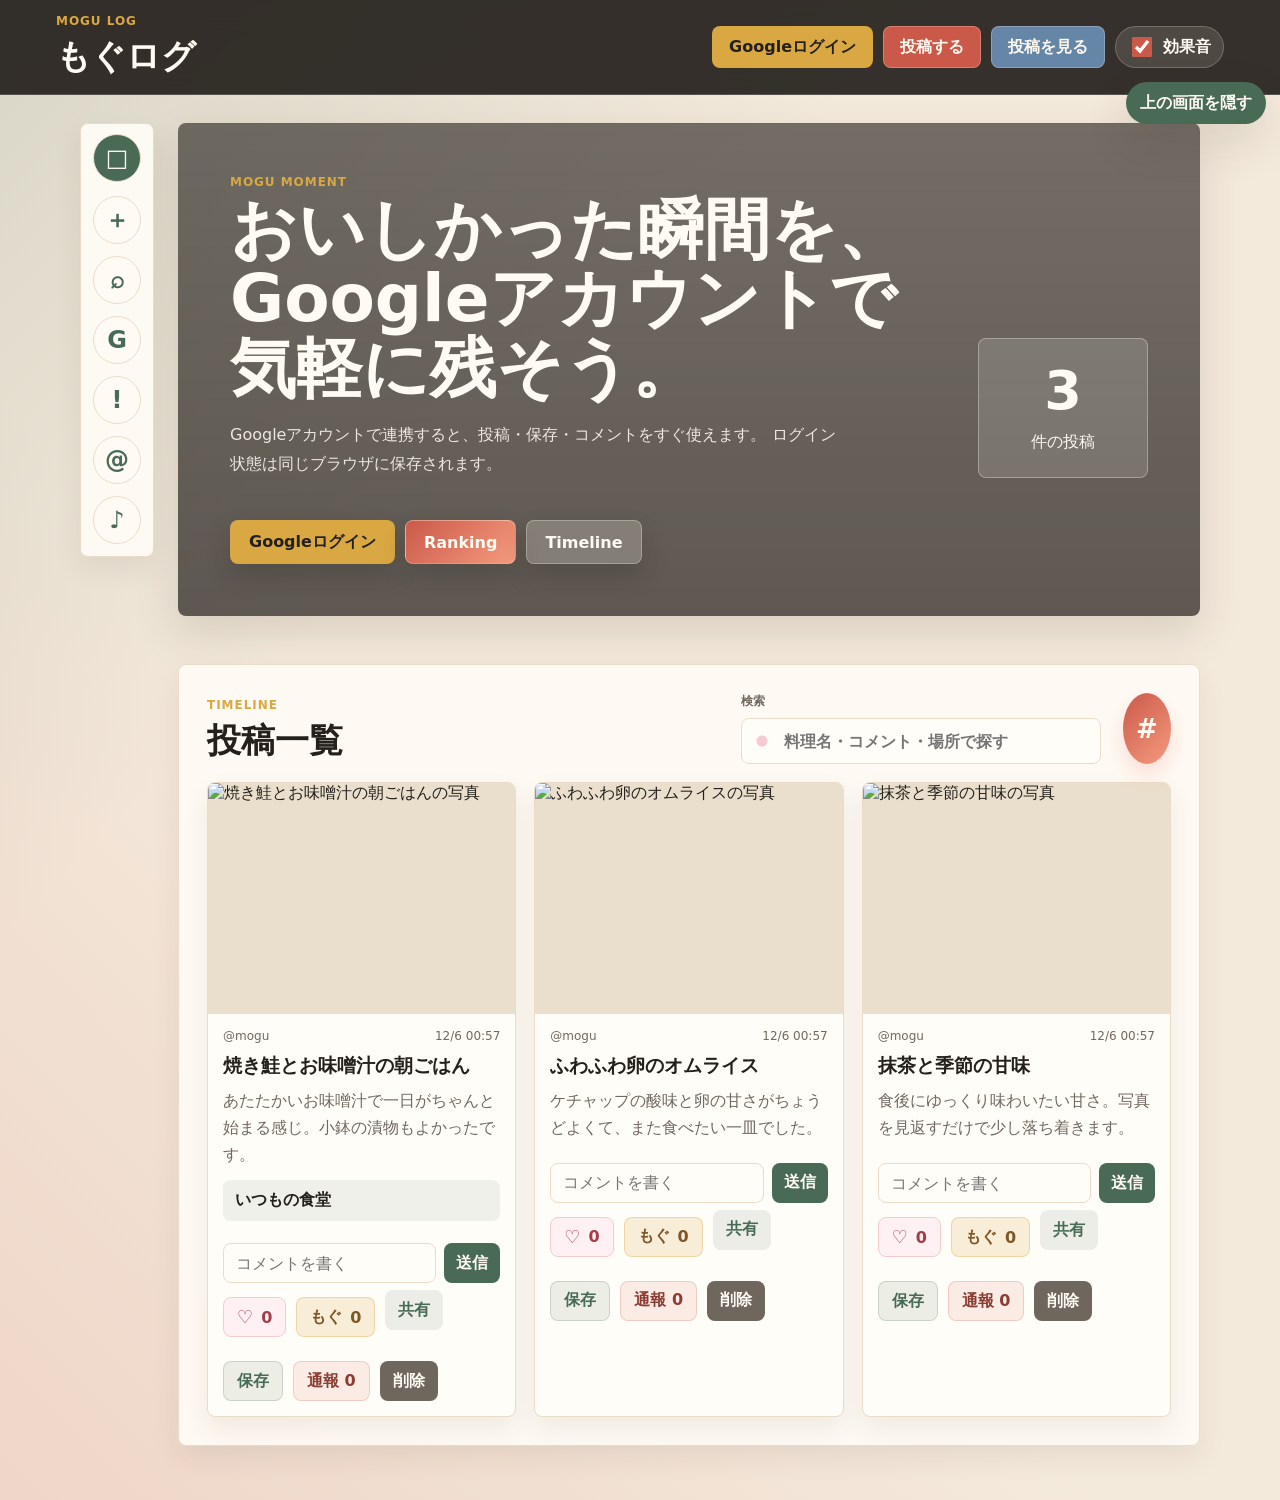
==== commit 4866cfdf: "Add files via upload" ====
--- a/index.html
+++ b/index.html
@@ -1,372 +1,357 @@
-<!doctype html>
-<html lang="ja">
-  <head>
-    <meta charset="UTF-8" />
-    <meta name="viewport" content="width=device-width, initial-scale=1.0" />
+﻿<!doctype html>
+<html lang="ja">
+  <head>
+    <meta charset="UTF-8" />
+    <meta name="viewport" content="width=device-width, initial-scale=1.0" />
     <title>もぐログ</title>
-    <meta name="theme-color" content="#496b55" />
-    <link rel="stylesheet" href="styles.css" />
-    <link rel="manifest" href="manifest.webmanifest" />
-  </head>
-  <body>
+    <meta name="theme-color" content="#496b55" />
+    <link rel="stylesheet" href="styles.css?v=20260516-google-only-5" />
+    <link rel="manifest" href="manifest.webmanifest?v=20260516-google-only-5" />
+  </head>
+  <body>
     <button class="chrome-toggle" type="button" id="chromeToggle" aria-expanded="true">
-      上の画面を隠す
+      上部を隠す
     </button>
-
-    <header class="app-header" id="appHeader">
-      <div>
+
+    <header class="app-header" id="appHeader">
+      <div>
         <p class="eyebrow">Mogu Log</p>
         <h1>もぐログ</h1>
       </div>
       <div class="header-actions">
+        <button class="header-button login-shortcut" type="button" id="headerLoginButton">Googleログイン</button>
         <button class="header-button" type="button" id="focusPostButton">投稿する</button>
+        <button class="header-button soft" type="button" id="focusDeleteButton">投稿を見る</button>
+        <label class="sound-switch" title="効果音のオン・オフ">
+          <input id="soundToggle" type="checkbox" />
+          <span>効果音</span>
+        </label>
       </div>
-    </header>
-
-    <main class="shell">
+    </header>
+
+    <main class="shell">
       <aside class="app-nav" aria-label="メインメニュー">
-        <button class="nav-button is-active" type="button" data-jump="feed" title="タイムライン">
-          <span class="nav-icon">🏠</span>
-          <span class="nav-label">タイムライン</span>
-        </button>
-        <button class="nav-button" type="button" data-jump="search" title="検索">
-          <span class="nav-icon">🔍</span>
-          <span class="nav-label">検索</span>
-        </button>
-        <button class="nav-button" type="button" data-jump="composer" title="投稿">
-          <span class="nav-icon">🍙</span>
-          <span class="nav-label">投稿</span>
-        </button>
-        <button class="nav-button" type="button" data-jump="notifications" title="通知">
-          <span class="nav-icon">🔔</span>
-          <span class="nav-label">通知</span>
-        </button>
-        <button class="nav-button" type="button" data-jump="profile" title="myプロフィール">
-          <span class="nav-icon">👤</span>
-          <span class="nav-label">プロフィール</span>
-        </button>
-      </aside>
-
-      <section class="intro page-section is-active-page" data-page="feed">
-        <div>
+        <button class="nav-button is-active" type="button" data-jump="feed" title="投稿一覧">□</button>
+        <button class="nav-button" type="button" data-jump="composer" title="投稿する">＋</button>
+        <button class="nav-button" type="button" data-jump="search" title="検索">⌕</button>
+        <button class="nav-button" type="button" data-jump="account" title="アカウント">G</button>
+        <button class="nav-button" type="button" data-jump="notifications" title="Notifications">!</button>
+        <button class="nav-button" type="button" data-jump="profile" title="Profile">@</button>
+        <button class="nav-button" type="button" data-jump="settings" title="設定">♪</button>
+      </aside>
+
+      <section class="intro">
+        <div>
           <p class="eyebrow">Mogu Moment</p>
-          <h2>おいしかった瞬間を、写真つきで気軽に残そう。</h2>
+          <h2>おいしかった瞬間を、Googleアカウントで気軽に残そう。</h2>
           <p>
-            投稿前に画像を確認して、明るさや色味を少し整えてから投稿できます。
-            位置情報を付けたり、気に入った投稿を「もぐもぐ」できます。
+            Googleアカウントで連携すると、投稿・保存・コメントをすぐ使えます。
+            ログイン状態は同じブラウザに保存されます。
           </p>
-          <div class="intro-actions">
-            <button class="ranking-button" type="button" id="rankingButton">ランキングを見る</button>
-            <button class="ranking-button soft" type="button" id="timelineButton">新着順に戻す</button>
-          </div>
-        </div>
-        <div class="intro-counter">
-          <strong id="postCount">0</strong>
+        </div>
+        <div class="intro-counter">
+          <strong id="postCount">0</strong>
           <span>件の投稿</span>
         </div>
-      </section>
-
-      <section class="composer page-section" id="composer" data-page="composer" aria-label="ごはんを投稿する">
-        <div class="section-heading">
-          <p class="eyebrow">Post</p>
-          <h2>投稿する</h2>
-        </div>
-
-        <form id="postForm">
-          <label>
-            写真を選ぶ
-            <input id="photoInput" type="file" accept="image/*" />
-          </label>
-
-          <label>
-            タイトル
-            <input id="titleInput" type="text" placeholder="例: ふわふわ卵のオムライス" required />
-          </label>
-
-          <label class="wide">
-            コメント
-            <textarea id="descriptionInput" placeholder="味、場所、また食べたいポイントなど" required></textarea>
-          </label>
-
-          <div class="location-toggle wide">
-            <label class="switch-row">
-              <input id="locationToggle" type="checkbox" />
-              <span>位置情報を付ける</span>
-            </label>
-            <small>お店の名前だけでもOKです。現在地ボタンを押すと地図リンクも付きます。</small>
-          </div>
-
-          <div class="location-fields wide" id="locationFields" hidden>
-            <label>
-              お店・場所の名前
-              <input id="shopNameInput" type="text" placeholder="例: 駅前の定食屋さん" />
-            </label>
-            <div class="location-actions">
-              <button class="secondary-button" type="button" id="getLocationButton">現在地を取得</button>
-              <span id="locationStatus">位置情報はまだ取得していません。</span>
+        <div class="intro-actions">
+          <button class="ranking-button login-shortcut" type="button" id="introLoginButton">Googleログイン</button>
+          <button class="ranking-button" type="button" id="rankingButton">Ranking</button>
+          <button class="ranking-button soft" type="button" id="timelineButton">Timeline</button>
+        </div>
+      </section>
+
+      <section class="account-panel google-account-panel" id="accountSection" aria-label="Account">
+        <div class="google-connect-card">
+          <div class="google-connect-main">
+            <div class="section-heading">
+              <p class="eyebrow">Google Account</p>
+              <h2>Googleアカウントで連携</h2>
+            </div>
+            <div class="account-status">
+              <div class="current-avatar" id="currentAvatar">G</div>
+              <div>
+                <strong id="accountStatus">ゲスト利用中</strong>
+                <p id="accountHint">Googleでログインすると、投稿・保存・コメントが使えます。ログイン状態は次回以降も保存されます。</p>
+              </div>
+            </div>
+            <div class="auth-form google-auth-actions" id="authForm">
+              <button class="google-login-button" type="button" id="googleSignInButton">
+                <span class="google-mark">G</span>
+                <span>Googleで続ける</span>
+              </button>
+              <button class="secondary-button" type="button" id="signOutButton" hidden>ログアウト</button>
             </div>
           </div>
-
-          <div class="image-editor wide" id="imageEditor">
-            <div class="preview-frame">
-              <canvas id="previewCanvas" width="900" height="675" aria-label="投稿画像のプレビュー"></canvas>
-            </div>
-            <div class="editor-controls">
-              <label>
-                明るさ
-                <input id="brightnessInput" type="range" min="70" max="130" value="100" />
-              </label>
-              <label>
-                くっきり
-                <input id="contrastInput" type="range" min="70" max="140" value="105" />
-              </label>
-              <label>
-                彩度
-                <input id="saturationInput" type="range" min="60" max="150" value="110" />
-              </label>
-              <label>
-                あたたかさ
-                <input id="warmthInput" type="range" min="0" max="40" value="10" />
-              </label>
-              <label>
-                文字入れ
-                <input id="overlayTextInput" type="text" placeholder="例: 最高の一杯" />
-              </label>
-              <label>
-                スタンプ
-                <select id="stampSelect">
-                  <option value="">なし</option>
-                  <option value="✨">きらきら</option>
-                  <option value="♡">ハート</option>
-                  <option value="🔥">あつあつ</option>
-                  <option value="🍜">ラーメン</option>
-                  <option value="🍰">スイーツ</option>
-                </select>
-              </label>
-              <div class="editor-buttons">
-                <button class="secondary-button" type="button" id="rotateButton">回転</button>
-                <button class="secondary-button" type="button" id="resetImageButton">リセット</button>
-              </div>
-            </div>
-          </div>
-
-          <button class="primary-button" type="submit">投稿する</button>
-        </form>
-      </section>
-
-      <section class="feed-section page-section is-active-page" id="feedSection" data-page="feed search" aria-label="投稿一覧">
-        <div class="section-heading feed-heading">
-          <div>
-            <p class="eyebrow" id="feedModeLabel">Timeline</p>
-            <h2 id="feedTitle">投稿一覧</h2>
-          </div>
-          <div class="search-tools" id="searchBox">
-            <label class="search-box">
-              <span>検索</span>
-              <input id="searchInput" type="search" placeholder="料理名・コメント・場所で探す" />
-            </label>
-            <button class="category-toggle" type="button" id="categoryToggle" aria-expanded="false" aria-controls="categoryMenu">＋</button>
-            <div class="category-menu" id="categoryMenu" hidden>
-              <button type="button" data-category="ラーメン">ラーメン</button>
-              <button type="button" data-category="焼肉">焼肉</button>
-              <button type="button" data-category="寿司">寿司</button>
-              <button type="button" data-category="カフェ">カフェ</button>
-              <button type="button" data-category="スイーツ">スイーツ</button>
-              <button type="button" data-category="定食">定食</button>
-            </div>
-          </div>
-        </div>
-
-        <div class="feed" id="feed"></div>
-        <p class="empty-state" id="emptyState" hidden>まだ表示できる投稿がありません。</p>
-      </section>
-
-      <section class="notifications page-section" id="notificationsSection" data-page="notifications" aria-label="通知">
-        <div class="section-heading">
-          <p class="eyebrow">Notifications</p>
-          <h2>通知</h2>
-        </div>
-        <div class="notice-crown">
-          <div>
-            <span>王冠までの進み具合</span>
-            <strong id="noticeCrownText">0 / 10</strong>
-          </div>
-          <div class="gauge-track"><span id="noticeCrownGauge"></span></div>
-          <p id="noticeCrownHint">投稿にいいねやリツイートが集まると王冠に近づきます。</p>
-        </div>
-        <div class="notice-list" id="noticeList"></div>
-      </section>
-
-      <section class="profile page-section" id="profileSection" data-page="profile" aria-label="myプロフィール">
-        <div class="section-heading">
-          <p class="eyebrow">My Profile</p>
-          <h2>myプロフィール</h2>
-        </div>
-        <div class="profile-card">
-          <div class="profile-avatar" id="profileAvatar">も</div>
-          <div>
-            <strong id="profileNamePreview">もぐ</strong>
-            <span class="royal-badge" id="profileRoyalBadge">王冠まであと少し</span>
-            <p id="profileBioPreview">投稿したごはんと、もらったいいねをまとめて見られます。</p>
-            <div class="profile-tags">
-              <span id="profileAreaTag">エリア未設定</span>
-              <span id="profileFoodTag">ジャンル未設定</span>
-            </div>
-            <span id="profileStats">投稿 0件 / いいね 0件</span>
-          </div>
-        </div>
-        <div class="profile-progress">
-          <div class="progress-card">
-            <div>
-              <span>もらったいいね</span>
-              <strong id="likesGaugeText">0 / 5</strong>
-            </div>
-            <div class="gauge-track"><span id="likesGauge"></span></div>
-          </div>
-          <div class="progress-card">
-            <div>
-              <span>リツイート</span>
-              <strong id="boostGaugeText">0 / 3</strong>
-            </div>
-            <div class="gauge-track"><span id="boostGauge"></span></div>
-          </div>
-          <div class="progress-card crown-progress">
-            <div>
-              <span>王冠ランク</span>
-              <strong id="crownGaugeText">0 / 10</strong>
-            </div>
-            <div class="gauge-track"><span id="crownGauge"></span></div>
-          </div>
-        </div>
-        <div class="profile-dashboard">
-          <form class="profile-form" id="profileForm">
-            <div class="section-heading compact-heading">
-              <p class="eyebrow">About Me</p>
-              <h3>プロフィール欄</h3>
-            </div>
-            <label>
-              表示名
-              <input id="profileNameInput" type="text" placeholder="例: もぐ" />
-            </label>
-            <label>
-              ID
-              <input id="profileHandleInput" type="text" placeholder="例: mogu" />
-            </label>
-            <label class="wide">
-              自己紹介
-              <textarea id="profileBioInput" placeholder="好きなごはん、投稿スタイル、ひとこと"></textarea>
-            </label>
-            <label>
-              よく行くエリア
-              <select id="profileAreaInput">
-                <option value="">選択してください</option>
-                <option value="渋谷・原宿">渋谷・原宿</option>
-                <option value="新宿">新宿</option>
-                <option value="中目黒・代官山">中目黒・代官山</option>
-                <option value="下北沢">下北沢</option>
-                <option value="横浜">横浜</option>
-              </select>
-            </label>
-            <label>
-              好きなジャンル
-              <select id="profileFoodInput">
-                <option value="">選択してください</option>
-                <option value="ラーメン">ラーメン</option>
-                <option value="焼肉">焼肉</option>
-                <option value="カフェ">カフェ</option>
-                <option value="スイーツ">スイーツ</option>
-                <option value="定食">定食</option>
-              </select>
-            </label>
-            <button class="primary-button" type="submit">プロフィールを保存</button>
-          </form>
-
-          <div class="profile-column">
-            <div class="profile-panel">
-              <div class="section-heading compact-heading">
-                <p class="eyebrow">Saved</p>
-                <h3>保存した投稿</h3>
-              </div>
-              <div class="mini-feed" id="savedPosts"></div>
-              <p class="empty-state" id="savedPostsEmpty" hidden>まだ保存した投稿がありません。</p>
-            </div>
-
-            <div class="profile-panel">
-              <div class="section-heading compact-heading">
-                <p class="eyebrow">My Posts</p>
-                <h3>自分の投稿を振り返る</h3>
-              </div>
-              <div class="mini-feed" id="myPosts"></div>
-              <p class="empty-state" id="myPostsEmpty" hidden>まだ自分の投稿がありません。</p>
-            </div>
+          <div class="google-benefits" aria-label="Google連携でできること">
+            <button class="benefit-button" type="button" data-benefit-jump="composer">
+              <strong>すぐ投稿</strong>
+              <span>メール確認なしで、Google認証後すぐに投稿できます。</span>
+            </button>
+            <button class="benefit-button" type="button" data-benefit-jump="account">
+              <strong>次回もそのまま</strong>
+              <span>同じブラウザではログイン状態を保存します。</span>
+            </button>
+            <button class="benefit-button" type="button" data-benefit-jump="profile">
+              <strong>安心して管理</strong>
+              <span>投稿者情報はSupabase Authで管理されます。</span>
+            </button>
           </div>
         </div>
       </section>
-
-      <section class="settings page-section" id="settingsSection" data-page="settings" aria-label="設定">
-        <div class="section-heading">
-          <p class="eyebrow">Settings</p>
+
+      <section class="composer" id="composer" aria-label="ごはんを投稿する">
+        <div class="section-heading">
+          <p class="eyebrow">Post</p>
+          <h2>投稿する</h2>
+        </div>
+        <p class="notice" id="postNotice">共有投稿にはGoogleログインが必要です。ログイン後は写真を選んで投稿できます。</p>
+
+        <form id="postForm">
+          <label>
+            写真を選ぶ
+            <input id="photoInput" type="file" accept="image/*" />
+          </label>
+
+          <label>
+            タイトル
+            <input id="titleInput" type="text" placeholder="例: ふわふわ卵のオムライス" required />
+          </label>
+
+          <label class="wide">
+            コメント
+            <textarea id="descriptionInput" placeholder="味、場所、また食べたいポイントなど" required></textarea>
+          </label>
+
+          <div class="location-toggle wide">
+            <label class="switch-row">
+              <input id="locationToggle" type="checkbox" />
+              <span>位置情報を付ける</span>
+            </label>
+            <small>お店の名前だけでもOKです。現在地ボタンを押すと地図リンクも付きます。</small>
+          </div>
+
+          <div class="location-fields wide" id="locationFields" hidden>
+            <label>
+              お店・場所の名前
+              <input id="shopNameInput" type="text" placeholder="例: 駅前の定食屋さん" />
+            </label>
+            <div class="location-actions">
+              <button class="secondary-button" type="button" id="getLocationButton">現在地を取得</button>
+              <span id="locationStatus">位置情報はまだ取得していません。</span>
+            </div>
+          </div>
+
+          <div class="image-editor wide" id="imageEditor" hidden>
+            <div class="preview-frame">
+              <canvas id="previewCanvas" width="900" height="675" aria-label="投稿画像のプレビュー"></canvas>
+            </div>
+            <div class="editor-controls">
+              <label>
+                明るさ
+                <input id="brightnessInput" type="range" min="70" max="130" value="100" />
+              </label>
+              <label>
+                くっきり
+                <input id="contrastInput" type="range" min="70" max="140" value="105" />
+              </label>
+              <label>
+                彩度
+                <input id="saturationInput" type="range" min="60" max="150" value="110" />
+              </label>
+              <label>
+                あたたかさ
+                <input id="warmthInput" type="range" min="0" max="40" value="10" />
+              </label>
+              <label>
+                Text
+                <input id="overlayTextInput" type="text" placeholder="Mogu!" />
+              </label>
+              <label>
+                Stamp
+                <select id="stampSelect">
+                  <option value="">None</option>
+                  <option value="*">*</option>
+                  <option value="heart">heart</option>
+                  <option value="hot">hot</option>
+                </select>
+              </label>
+              <div class="editor-buttons">
+                <button class="secondary-button" type="button" id="rotateButton">回転</button>
+                <button class="secondary-button" type="button" id="resetImageButton">リセット</button>
+              </div>
+            </div>
+          </div>
+
+          <button class="primary-button" type="submit">投稿する</button>
+        </form>
+      </section>
+
+      <section class="feed-section" id="feedSection" aria-label="投稿一覧">
+        <div class="section-heading feed-heading">
+          <div>
+            <p class="eyebrow" id="feedModeLabel">Timeline</p>
+            <h2 id="feedTitle">投稿一覧</h2>
+          </div>
+          <div class="search-tools" id="searchBox">
+            <label class="search-box">
+              <span>検索</span>
+              <input id="searchInput" type="search" placeholder="料理名・コメント・場所で探す" />
+            </label>
+            <button class="category-toggle" type="button" id="categoryToggle" aria-expanded="false" aria-controls="categoryMenu">#</button>
+            <div class="category-menu" id="categoryMenu" hidden>
+              <button type="button" data-category="ラーメン">ラーメン</button>
+              <button type="button" data-category="寿司">寿司</button>
+              <button type="button" data-category="カフェ">カフェ</button>
+              <button type="button" data-category="定食">定食</button>
+            </div>
+          </div>
+        </div>
+
+        <div class="feed" id="feed"></div>
+        <p class="empty-state" id="emptyState" hidden>表示できる投稿がまだありません。</p>
+      </section>
+
+      <section class="notifications" id="notificationsSection" aria-label="Notifications">
+        <div class="section-heading">
+          <p class="eyebrow">Notifications</p>
+          <h2>通知</h2>
+        </div>
+        <div class="notice-crown">
+          <div>
+            <span>Progress</span>
+            <strong id="noticeCrownText">0 / 10</strong>
+          </div>
+          <div class="gauge-track"><span id="noticeCrownGauge"></span></div>
+          <p id="noticeCrownHint">いいねやリツイートが増えるとここに反映されます。</p>
+        </div>
+        <div class="notice-list" id="noticeList"></div>
+      </section>
+
+      <section class="profile" id="profileSection" aria-label="Profile">
+        <div class="section-heading">
+          <p class="eyebrow">My Profile</p>
+          <h2>myプロフィール</h2>
+        </div>
+        <div class="profile-card">
+          <div class="profile-avatar" id="profileAvatar">M</div>
+          <div>
+            <strong id="profileNamePreview">mogu</strong>
+            <span class="royal-badge" id="profileRoyalBadge">王冠まであと少し</span>
+            <p id="profileBioPreview">おいしかったものを気軽に残しています。</p>
+            <div class="profile-tags">
+              <span id="profileAreaTag">エリア未設定</span>
+              <span id="profileFoodTag">ジャンル未設定</span>
+            </div>
+            <span id="profileStats">投稿 0件 / いいね 0件</span>
+          </div>
+        </div>
+        <div class="profile-dashboard">
+          <form class="profile-form" id="profileForm">
+            <div class="section-heading compact-heading">
+              <p class="eyebrow">About Me</p>
+              <h3>プロフィール編集</h3>
+            </div>
+            <label>表示名<input id="profileNameInput" type="text" placeholder="mogu" /></label>
+            <label>ID<input id="profileHandleInput" type="text" placeholder="mogu" /></label>
+            <label class="wide">自己紹介<textarea id="profileBioInput" placeholder="好きなごはん、投稿スタイルなど"></textarea></label>
+            <label>よく行くエリア<input id="profileAreaInput" type="text" placeholder="渋谷・原宿" /></label>
+            <label>好きなジャンル<input id="profileFoodInput" type="text" placeholder="ラーメン" /></label>
+            <button class="primary-button" type="submit">保存</button>
+          </form>
+          <div class="profile-column">
+            <div class="profile-panel">
+              <div class="section-heading compact-heading"><p class="eyebrow">Saved</p><h3>保存した投稿</h3></div>
+              <div class="mini-feed" id="savedPosts"></div>
+              <p class="empty-state" id="savedPostsEmpty" hidden>まだ保存した投稿がありません。</p>
+            </div>
+            <div class="profile-panel">
+              <div class="section-heading compact-heading"><p class="eyebrow">My Posts</p><h3>自分の投稿</h3></div>
+              <div class="mini-feed" id="myPosts"></div>
+              <p class="empty-state" id="myPostsEmpty" hidden>まだ自分の投稿がありません。</p>
+            </div>
+          </div>
+        </div>
+      </section>
+
+      <section class="settings" id="settingsSection" aria-label="Settings">
+        <div class="section-heading">
+          <p class="eyebrow">Settings</p>
           <h2>設定</h2>
-        </div>
-        <div class="settings-grid">
+        </div>
+        <div class="settings-grid">
+          <label class="setting-card">
+            <input id="soundTogglePanel" type="checkbox" />
+            <span>
+              <strong>効果音</strong>
+              <small>いいねや投稿のときに小さな音を鳴らします。</small>
+            </span>
+          </label>
+          <button class="setting-card button-card" type="button" id="chromeTogglePanel">
+            <strong>上部メニューの表示切替</strong>
+            <small>ヘッダーとナビゲーションの表示を切り替えます。</small>
+          </button>
           <label class="setting-card">
-            <input id="soundTogglePanel" type="checkbox" />
+            <input id="quickNavTogglePanel" type="checkbox" />
             <span>
-              <strong>効果音</strong>
-              <small>いいね、もぐもぐ、投稿のときに小さな音を鳴らします。</small>
+              <strong>クイックメニュー</strong>
+              <small>左側のページ移動ボタンを表示します。表示時は軽い動きが入ります。</small>
             </span>
           </label>
-          <button class="setting-card button-card" type="button" id="chromeTogglePanel">
-            <strong>上の画面を隠す/表示</strong>
-            <small>「もぐログ」「投稿する」「削除する」のバーを切り替えます。</small>
-          </button>
+          <label class="setting-card">
+            <input id="rememberLoginTogglePanel" type="checkbox" />
+            <span>
+              <strong>ログイン状態を記憶</strong>
+              <small>オンにすると、同じブラウザでは次回もGoogleログイン状態を保ちます。</small>
+            </span>
+          </label>
         </div>
-        <div class="legal-links">
+        <div class="legal-links">
           <a href="terms.html">利用規約</a>
           <a href="privacy.html">プライバシーポリシー</a>
-        </div>
-      </section>
-    </main>
-
-    <template id="postTemplate">
-      <article class="post-card">
-        <img class="post-image" alt="" />
-        <div class="post-body">
-          <div class="post-meta">
-            <span class="author">mogu</span>
-            <span class="time"></span>
-          </div>
-          <span class="post-royal-badge" hidden>王冠ユーザー</span>
-          <h3></h3>
-          <p></p>
-          <div class="post-location" hidden>
-            <strong class="shop-name"></strong>
+        </div>
+      </section>
+    </main>
+
+    <template id="postTemplate">
+      <article class="post-card">
+        <img class="post-image" alt="" />
+        <div class="post-body">
+          <div class="post-meta">
+            <span class="author">mogu</span>
+            <span class="time"></span>
+          </div>
+          <span class="post-royal-badge" hidden>Royal user</span>
+          <h3></h3>
+          <p></p>
+          <div class="post-location" hidden>
+            <strong class="shop-name"></strong>
             <a class="map-link" href="#" target="_blank" rel="noreferrer">地図を見る</a>
-          </div>
-          <div class="comment-list"></div>
-          <form class="comment-form">
-            <input class="comment-input" type="text" placeholder="コメントを書く" aria-label="コメントを書く" />
-            <button class="comment-submit" type="submit">送信</button>
-          </form>
-          <div class="post-actions">
+          </div>
+          <div class="comment-list"></div>
+          <form class="comment-form">
+            <input class="comment-input" type="text" placeholder="コメントを書く" aria-label="コメントを書く" />
+            <button class="comment-submit" type="submit">送信</button>
+          </form>
+          <div class="post-actions">
             <button class="like-button" type="button" aria-label="いいねする">
               <span class="heart">♡</span>
-              <span>いいね</span>
-              <span class="like-count">0</span>
-            </button>
+              <span class="like-count">0</span>
+            </button>
             <button class="boost-button" type="button" aria-label="もぐもぐする">
-              <span>もぐもぐ</span>
-              <span class="boost-count">0</span>
-            </button>
+              <span>もぐ</span>
+              <span class="boost-count">0</span>
+            </button>
             <button class="share-button" type="button">共有</button>
-            <button class="save-button" type="button">保存</button>
-            <button class="report-button" type="button">通報</button>
+            <button class="save-button" type="button">保存</button>
+            <button class="report-button" type="button">通報</button>
             <button class="delete-button" type="button">削除</button>
-          </div>
-        </div>
-      </article>
-    </template>
-
-    <script src="app.js"></script>
-  </body>
-</html>
+          </div>
+        </div>
+      </article>
+    </template>
+
+    <script src="https://cdn.jsdelivr.net/npm/@supabase/supabase-js@2"></script>
+    <script src="supabase-config.js?v=20260516-google-only-5"></script>
+    <script src="app.js?v=20260516-google-only-5"></script>
+  </body>
+</html>
--- a/styles.css
+++ b/styles.css
@@ -1,1172 +1,886 @@
-:root {
-  color-scheme: light;
-  --ink: #24201c;
-  --muted: #71685f;
-  --paper: #fff8ee;
-  --surface: rgba(255, 253, 249, 0.96);
-  --line: #f0dfd1;
-  --moss: #4f7f68;
-  --tomato: #ee786f;
-  --pink: #ffd7df;
-  --gold: #e4ae46;
-  --blue: #76a5c8;
-  --mint: #dff3e8;
-  --peach: #ffe5d6;
-  --shadow: 0 16px 38px rgba(105, 75, 52, 0.12);
+﻿:root {
+  color-scheme: light;
+  --ink: #24201c;
+  --muted: #71685f;
+  --paper: #fff8ee;
+  --surface: rgba(255, 252, 246, 0.93);
+  --line: #eadcc9;
+  --moss: #496b55;
+  --tomato: #cb594a;
+  --pink: #f6cbd0;
+  --gold: #d9a842;
+  --blue: #6686a8;
+  --shadow: 0 18px 45px rgba(60, 43, 28, 0.14);
+}
+
+* {
+  box-sizing: border-box;
+}
+
+html {
+  scroll-behavior: smooth;
+}
+
+body {
+  margin: 0;
+  min-height: 100vh;
+  color: var(--ink);
+  background:
+    linear-gradient(135deg, rgba(73, 107, 85, 0.16), transparent 34%),
+    linear-gradient(45deg, rgba(203, 89, 74, 0.14), transparent 40%),
+    #f4eadc;
+  font-family: "Hiragino Kaku Gothic ProN", "Yu Gothic", "Meiryo", system-ui, sans-serif;
+}
+
+button,
+input,
+textarea {
+  font: inherit;
+}
+
+button {
+  -webkit-tap-highlight-color: transparent;
+}
+
+.app-header {
+  position: sticky;
+  top: 0;
+  z-index: 10;
+  display: flex;
+  align-items: center;
+  justify-content: space-between;
+  gap: 16px;
+  padding: 14px clamp(18px, 5vw, 56px);
+  color: #fffaf2;
+  background: rgba(36, 32, 28, 0.92);
+  border-bottom: 1px solid rgba(255, 250, 242, 0.18);
+  backdrop-filter: blur(14px);
+  transition: transform 220ms ease, opacity 220ms ease;
+}
+
+body.chrome-hidden .app-header {
+  pointer-events: none;
+  opacity: 0;
+  transform: translateY(-100%);
+}
+
+.chrome-toggle {
+  position: fixed;
+  right: 14px;
+  top: 14px;
+  z-index: 20;
+  min-height: 42px;
+  padding: 0 14px;
+  color: #fffaf2;
+  background: var(--moss);
+  border: 0;
+  border-radius: 999px;
+  box-shadow: var(--shadow);
+  cursor: pointer;
+  font-weight: 800;
+}
+
+body:not(.chrome-hidden) .chrome-toggle {
+  top: 82px;
+}
+
+.app-header h1,
+.intro h2,
+.section-heading h2 {
+  margin: 0;
+  letter-spacing: 0;
+}
+
+.app-header h1 {
+  font-size: clamp(23px, 4vw, 34px);
+  font-weight: 900;
+}
+
+.eyebrow {
+  margin: 0 0 6px;
+  color: var(--gold);
+  font-size: 12px;
+  font-weight: 900;
+  letter-spacing: 0.08em;
+  text-transform: uppercase;
+}
+
+.header-actions,
+.post-actions,
+.editor-buttons {
+  display: flex;
+  align-items: center;
+  flex-wrap: wrap;
+  gap: 10px;
+}
+
+.header-button,
+.primary-button,
+.secondary-button,
+.like-button,
+.boost-button,
+.share-button,
+.delete-button {
+  border: 0;
+  border-radius: 8px;
+  cursor: pointer;
+  font-weight: 900;
+}
+
+.header-button {
+  min-height: 42px;
+  padding: 0 16px;
+  color: #fffaf2;
+  background: var(--tomato);
+  border: 1px solid rgba(255, 250, 242, 0.24);
+}
+
+.header-button.soft {
+  background: var(--blue);
 }
 
-* {
-  box-sizing: border-box;
-}
-
-html {
-  scroll-behavior: smooth;
-}
-
-body {
-  margin: 0;
-  min-height: 100vh;
+.header-button.login-shortcut,
+.ranking-button.login-shortcut {
+  background: var(--gold);
   color: var(--ink);
-  background:
-    linear-gradient(135deg, rgba(255, 215, 223, 0.55), transparent 32%),
-    linear-gradient(45deg, rgba(223, 243, 232, 0.8), transparent 42%),
-    #fff7ee;
-  font-family: "Hiragino Kaku Gothic ProN", "Yu Gothic", "Meiryo", system-ui, sans-serif;
-}
-
-button,
-input,
-select,
-textarea {
-  font: inherit;
-}
-
-button {
-  -webkit-tap-highlight-color: transparent;
-}
-
-.app-header {
-  position: sticky;
-  top: 0;
-  z-index: 10;
-  display: flex;
-  align-items: center;
-  justify-content: space-between;
-  gap: 16px;
-  padding: 12px clamp(18px, 5vw, 56px);
-  color: var(--ink);
-  background: rgba(255, 253, 249, 0.86);
-  border-bottom: 1px solid rgba(240, 223, 209, 0.78);
-  backdrop-filter: blur(18px);
-  transition: transform 220ms ease, opacity 220ms ease;
-}
-
-body.chrome-hidden .app-header {
-  pointer-events: none;
-  opacity: 0;
-  transform: translateY(-100%);
-}
-
-.chrome-toggle {
-  position: fixed;
-  right: 14px;
-  bottom: 18px;
-  z-index: 20;
-  min-height: 42px;
-  padding: 0 14px;
-  color: #fffaf2;
-  background: linear-gradient(135deg, var(--moss), #77a98f);
-  border: 0;
-  border-radius: 999px;
-  box-shadow: var(--shadow);
-  cursor: pointer;
-  font-weight: 800;
-}
-
-body:not(.chrome-hidden) .chrome-toggle {
-  bottom: 18px;
-}
-
-.app-header h1,
-.intro h2,
-.section-heading h2 {
-  margin: 0;
-  letter-spacing: 0;
-}
-
-.app-header h1 {
-  font-size: clamp(23px, 4vw, 34px);
-  font-weight: 900;
-}
-
-.eyebrow {
-  margin: 0 0 6px;
-  color: var(--gold);
-  font-size: 12px;
-  font-weight: 900;
-  letter-spacing: 0.08em;
-  text-transform: uppercase;
-}
-
-.header-actions,
-.post-actions,
-.editor-buttons {
-  display: flex;
-  align-items: center;
-  flex-wrap: wrap;
-  gap: 10px;
-}
-
-.header-button,
-.primary-button,
-.secondary-button,
-.like-button,
-.boost-button,
-.share-button,
-.save-button,
-.report-button,
-.comment-submit,
-.delete-button {
-  border: 0;
-  border-radius: 8px;
-  cursor: pointer;
-  font-weight: 900;
-}
-
-.header-button {
-  min-height: 42px;
-  padding: 0 16px;
-  color: #fffaf2;
-  background: linear-gradient(135deg, var(--tomato), #f49b7e);
-  border: 1px solid rgba(238, 120, 111, 0.24);
-}
-
-.header-button.soft {
-  background: linear-gradient(135deg, var(--blue), #8ec6d2);
+  border-color: rgba(217, 168, 66, 0.5);
 }
 
 .sound-switch {
-  display: inline-flex;
-  align-items: center;
-  gap: 8px;
-  min-height: 42px;
-  padding: 0 12px;
-  color: #fffaf2;
-  background: rgba(79, 127, 104, 0.86);
-  border: 1px solid rgba(79, 127, 104, 0.22);
-  border-radius: 999px;
-  font-weight: 900;
+  display: inline-flex;
+  align-items: center;
+  gap: 8px;
+  min-height: 42px;
+  padding: 0 12px;
+  color: #fffaf2;
+  background: rgba(255, 250, 242, 0.12);
+  border: 1px solid rgba(255, 250, 242, 0.22);
+  border-radius: 999px;
+  font-weight: 900;
+}
+
+.sound-switch input,
+.setting-card input {
+  width: 20px;
+  min-height: 20px;
+  accent-color: var(--tomato);
+}
+
+.shell {
+  width: min(1120px, calc(100% - 32px));
+  margin: 0 auto;
+  padding: 28px 0 54px;
+  display: grid;
+  grid-template-columns: 74px minmax(0, 1fr);
+  gap: 24px;
+  align-items: start;
+}
+
+.shell > section {
+  grid-column: 2;
 }
 
-.sound-switch input,
-.setting-card input {
-  width: 20px;
-  min-height: 20px;
-  accent-color: var(--tomato);
-}
-
-.shell {
-  width: min(1120px, calc(100% - 32px));
-  margin: 0 auto;
-  padding: 18px 0 54px;
-  display: grid;
-  grid-template-columns: 1fr;
-  gap: 22px;
-  align-items: start;
-}
-
-.shell > section {
-  grid-column: 1;
-}
-
-.page-section {
+.shell > section.is-hidden-page {
   display: none;
 }
 
-.page-section:not(.is-active-page) {
-  display: none;
+body.quick-nav-hidden .shell {
+  grid-template-columns: minmax(0, 1fr);
 }
 
-.page-section.is-active-page {
-  display: grid;
+body.quick-nav-hidden .shell > section {
+  grid-column: 1;
 }
 
 .app-nav {
   position: sticky;
-  top: 74px;
-  z-index: 4;
-  display: flex;
-  gap: 6px;
-  grid-column: 1;
-  padding: 8px;
-  background: rgba(255, 253, 249, 0.72);
-  border: 1px solid rgba(240, 223, 209, 0.72);
-  border-radius: 999px;
-  box-shadow: 0 12px 30px rgba(105, 75, 52, 0.09);
-  backdrop-filter: blur(18px);
-  overflow-x: auto;
-  transition: opacity 220ms ease;
-}
-
+  top: 92px;
+  z-index: 4;
+  display: grid;
+  gap: 12px;
+  justify-items: center;
+  padding: 12px 9px;
+  background: var(--surface);
+  border: 1px solid var(--line);
+  border-radius: 8px;
+  box-shadow: 0 12px 28px rgba(60, 43, 28, 0.08);
+  transition: opacity 220ms ease;
+}
+
 body.chrome-hidden .app-nav {
   opacity: 0.3;
 }
 
-.nav-button {
-  display: flex;
-  align-items: center;
-  justify-content: center;
-  gap: 7px;
-  flex: 1 1 0;
-  min-width: 0;
-  min-height: 48px;
-  padding: 7px 12px;
-  color: var(--moss);
-  background: transparent;
-  border: 0;
-  border-radius: 999px;
-  cursor: pointer;
-  font-weight: 900;
-  transition: transform 160ms ease, background 160ms ease, color 160ms ease, box-shadow 160ms ease;
-}
-
-.nav-icon {
-  display: grid;
-  place-items: center;
-  width: 28px;
-  height: 28px;
-  font-size: 18px;
-  line-height: 1;
-  background: rgba(255, 255, 255, 0.7);
-  border-radius: 50%;
-}
-
-.nav-label {
-  min-width: 0;
-  font-size: 12px;
-  line-height: 1.25;
-  text-align: left;
-  word-break: keep-all;
-}
-
-.nav-button:hover,
-.nav-button.is-active {
-  color: var(--ink);
-  background: linear-gradient(135deg, #ffffff, var(--peach));
-  box-shadow: 0 8px 18px rgba(238, 120, 111, 0.16);
-  transform: translateY(-2px);
-}
-
-.intro {
-  display: grid;
-  grid-template-columns: minmax(0, 1fr) 170px;
-  gap: 20px;
-  align-items: end;
-  min-height: 260px;
-  padding: clamp(22px, 4vw, 44px);
-  color: #fffaf2;
-  background:
-    linear-gradient(rgba(36, 32, 28, 0.62), rgba(36, 32, 28, 0.72)),
-    url("https://images.unsplash.com/photo-1546069901-ba9599a7e63c?auto=format&fit=crop&w=1600&q=80");
-  background-position: center;
-  background-size: cover;
-  border-radius: 8px;
-  box-shadow: var(--shadow);
-}
-
-.intro h2 {
-  max-width: 760px;
-  font-size: clamp(30px, 5.8vw, 58px);
-  line-height: 1.08;
-}
-
-.intro p:last-child {
-  max-width: 620px;
-  margin: 18px 0 0;
-  color: rgba(255, 250, 242, 0.88);
-  line-height: 1.8;
-}
-
-.intro-actions {
-  display: flex;
-  flex-wrap: wrap;
-  gap: 10px;
-  margin-top: 22px;
-}
-
-.ranking-button {
-  min-height: 44px;
-  padding: 0 18px;
-  color: #fffaf2;
-  background: linear-gradient(135deg, var(--tomato), #f49b7e);
-  border: 1px solid rgba(255, 250, 242, 0.28);
-  border-radius: 8px;
-  cursor: pointer;
-  font-weight: 900;
-  box-shadow: 0 12px 24px rgba(36, 32, 28, 0.2);
-}
-
-.ranking-button.soft {
-  color: #fffaf2;
-  background: rgba(255, 250, 242, 0.22);
-}
-
-.ranking-button.is-active {
-  background: var(--gold);
-  color: var(--ink);
-}
-
-.intro-counter {
-  display: grid;
-  place-items: center;
-  min-height: 140px;
-  padding: 18px;
-  background: rgba(255, 250, 242, 0.14);
-  border: 1px solid rgba(255, 250, 242, 0.32);
-  border-radius: 8px;
-}
-
-.intro-counter strong {
-  font-size: 54px;
-  line-height: 1;
-}
-
-.composer,
-.feed-section,
-.notifications,
-.profile,
-.settings {
-  margin-top: 24px;
-  padding: clamp(18px, 4vw, 28px);
-  background: var(--surface);
-  border: 1px solid var(--line);
-  border-radius: 8px;
-  box-shadow: 0 12px 28px rgba(105, 75, 52, 0.08);
-}
-
-.feed-section.is-active-page,
-.notifications.is-active-page,
-.profile.is-active-page,
-.settings.is-active-page {
-  display: block;
-}
-
-.section-heading {
-  margin-bottom: 18px;
-}
-
-.section-heading h2 {
-  font-size: clamp(22px, 4vw, 34px);
-}
-
-form {
-  display: grid;
-  grid-template-columns: repeat(2, minmax(0, 1fr));
-  gap: 16px;
-}
-
-label {
-  display: grid;
-  gap: 8px;
-  color: var(--ink);
-  font-weight: 900;
-}
-
-.wide {
-  grid-column: 1 / -1;
-}
-
-.location-toggle {
-  display: grid;
-  gap: 6px;
-  padding: 14px;
-  background: rgba(73, 107, 85, 0.08);
-  border: 1px solid rgba(73, 107, 85, 0.18);
-  border-radius: 8px;
-}
-
-.location-toggle small,
-.location-actions span {
-  color: var(--muted);
-  line-height: 1.6;
-}
-
-.switch-row {
-  display: flex;
-  align-items: center;
-  gap: 10px;
-}
-
-.switch-row input {
-  width: 20px;
-  min-height: 20px;
-  accent-color: var(--moss);
-}
-
-.location-fields {
-  display: grid;
-  grid-template-columns: minmax(0, 1fr) minmax(220px, auto);
-  gap: 16px;
-  align-items: end;
-  padding: 16px;
-  background: #fffdf8;
-  border: 1px solid var(--line);
-  border-radius: 8px;
-}
-
-.location-fields[hidden] {
+body.quick-nav-hidden .app-nav {
   display: none;
 }
 
-.location-actions {
-  display: grid;
-  gap: 8px;
+.app-nav.is-showing {
+  animation: quickNavIn 260ms ease both;
 }
 
-input,
-select,
-textarea {
-  width: 100%;
-  border: 1px solid var(--line);
+.nav-button {
+  display: grid;
+  place-items: center;
+  width: 48px;
+  height: 48px;
+  color: var(--moss);
+  background: #fffaf3;
+  border: 1px solid var(--line);
+  border-radius: 50%;
+  cursor: pointer;
+  font-size: 24px;
+  font-weight: 900;
+  transition: transform 160ms ease, background 160ms ease, color 160ms ease;
+}
+
+.nav-button:hover,
+.nav-button.is-active {
+  color: #fffaf2;
+  background: var(--moss);
+  transform: translateY(-2px);
+}
+
+.intro {
+  display: grid;
+  grid-template-columns: minmax(0, 1fr) 170px;
+  gap: 20px;
+  align-items: end;
+  min-height: 290px;
+  padding: clamp(24px, 5vw, 52px);
+  color: #fffaf2;
+  background:
+    linear-gradient(rgba(36, 32, 28, 0.62), rgba(36, 32, 28, 0.72)),
+    url("https://images.unsplash.com/photo-1546069901-ba9599a7e63c?auto=format&fit=crop&w=1600&q=80");
+  background-position: center;
+  background-size: cover;
+  border-radius: 8px;
+  box-shadow: var(--shadow);
+}
+
+.intro h2 {
+  max-width: 760px;
+  font-size: clamp(32px, 7vw, 66px);
+  line-height: 1.05;
+}
+
+.intro p:last-child {
+  max-width: 620px;
+  margin: 18px 0 0;
+  color: rgba(255, 250, 242, 0.88);
+  line-height: 1.8;
+}
+
+.intro-counter {
+  display: grid;
+  place-items: center;
+  min-height: 140px;
+  padding: 18px;
+  background: rgba(255, 250, 242, 0.14);
+  border: 1px solid rgba(255, 250, 242, 0.32);
+  border-radius: 8px;
+}
+
+.intro-counter strong {
+  font-size: 54px;
+  line-height: 1;
+}
+
+.composer,
+.feed-section,
+.settings,
+.account-panel {
+  margin-top: 24px;
+  padding: clamp(18px, 4vw, 28px);
+  background: var(--surface);
+  border: 1px solid var(--line);
+  border-radius: 8px;
+  box-shadow: 0 12px 28px rgba(60, 43, 28, 0.08);
+}
+
+.account-status {
+  display: flex;
+  align-items: center;
+  gap: 14px;
+  margin-bottom: 18px;
+}
+
+.current-avatar {
+  flex: 0 0 auto;
+  display: grid;
+  place-items: center;
+  width: 56px;
+  height: 56px;
+  color: #fffaf2;
+  background: var(--moss);
+  border-radius: 50%;
+  font-size: 20px;
+  font-weight: 900;
+}
+
+#accountHint,
+.notice {
+  margin: 6px 0 0;
+  color: var(--muted);
+  line-height: 1.7;
+}
+
+.notice {
+  margin-bottom: 18px;
+  padding: 12px 14px;
+  background: rgba(73, 107, 85, 0.08);
+  border: 1px solid rgba(73, 107, 85, 0.16);
+  border-radius: 8px;
+}
+
+.auth-form {
+  grid-template-columns: minmax(0, 1fr);
+}
+
+.auth-form.is-logged-in label:not(.switch-row) {
+  opacity: 0.52;
+}
+
+.auth-actions {
+  display: flex;
+  flex-wrap: wrap;
+  gap: 10px;
+}
+
+.primary-button.compact {
+  grid-column: auto;
+  min-height: 42px;
+  padding: 0 14px;
+}
+
+.google-account-panel .section-heading {
+  align-items: flex-start;
+}
+
+.google-account-panel {
+  overflow: hidden;
+  padding: 0;
+  background:
+    linear-gradient(135deg, rgba(73, 107, 85, 0.08), transparent 42%),
+    var(--surface);
+}
+
+.google-connect-card {
+  display: grid;
+  grid-template-columns: minmax(0, 1.08fr) minmax(280px, 0.92fr);
+  gap: 0;
+  min-height: 260px;
+}
+
+.google-connect-main {
+  padding: clamp(22px, 4vw, 34px);
+}
+
+.google-connect-main .section-heading h2 {
+  font-size: clamp(28px, 5vw, 46px);
+  line-height: 1.08;
+}
+
+.google-connect-main #accountHint {
+  max-width: 560px;
+}
+
+.google-auth-actions {
+  display: flex;
+  flex-wrap: wrap;
+  align-items: center;
+  gap: 12px;
+}
+
+.google-login-button {
+  display: inline-flex;
+  align-items: center;
+  justify-content: center;
+  gap: 10px;
+  min-height: 54px;
+  padding: 0 22px;
+  color: #2b2118;
+  background: #fff;
+  border: 1px solid rgba(43, 33, 24, 0.16);
+  border-radius: 8px;
+  font: inherit;
+  font-weight: 900;
+  box-shadow: 0 8px 18px rgba(60, 43, 28, 0.08);
+  cursor: pointer;
+  transition: transform 160ms ease, box-shadow 160ms ease, border-color 160ms ease;
+}
+
+.google-login-button:hover {
+  transform: translateY(-1px);
+  box-shadow: 0 12px 22px rgba(60, 43, 28, 0.12);
+  border-color: rgba(66, 133, 244, 0.42);
+}
+
+.google-mark {
+  display: grid;
+  place-items: center;
+  width: 28px;
+  height: 28px;
+  color: #4285f4;
+  background: #fff;
+  border: 1px solid rgba(43, 33, 24, 0.14);
+  border-radius: 50%;
+  font-weight: 900;
+}
+
+.google-benefits {
+  display: grid;
+  align-content: center;
+  gap: 12px;
+  padding: clamp(20px, 4vw, 30px);
+  background: rgba(73, 107, 85, 0.1);
+  border-left: 1px solid rgba(73, 107, 85, 0.16);
+}
+
+.google-benefits .benefit-button {
+  display: grid;
+  gap: 5px;
+  padding: 14px;
+  color: inherit;
+  text-align: left;
+  background: rgba(255, 252, 246, 0.78);
+  border: 1px solid rgba(73, 107, 85, 0.14);
   border-radius: 8px;
-  background: #fffefb;
-  color: var(--ink);
+  cursor: pointer;
+  transition: transform 180ms ease, border-color 180ms ease, box-shadow 180ms ease;
+}
+
+.google-benefits .benefit-button:hover,
+.google-benefits .benefit-button:focus-visible {
+  transform: translateY(-2px);
+  border-color: rgba(66, 133, 244, 0.38);
+  box-shadow: 0 10px 20px rgba(60, 43, 28, 0.1);
   outline: none;
 }
-
-input {
-  min-height: 46px;
-  padding: 0 12px;
-}
-
-select {
-  min-height: 46px;
-  padding: 0 12px;
-}
-
-input[type="file"] {
-  padding: 11px 12px;
-}
-
-textarea {
-  min-height: 108px;
-  resize: vertical;
-  padding: 12px;
-  line-height: 1.7;
-}
-
-input:focus,
-select:focus,
-textarea:focus {
-  border-color: var(--tomato);
-  box-shadow: 0 0 0 3px rgba(238, 120, 111, 0.14);
-}
-
-.image-editor {
-  display: grid;
-  grid-template-columns: minmax(0, 1fr) minmax(250px, 320px);
-  gap: 16px;
-  padding: 16px;
-  background: linear-gradient(135deg, #fffefb, #fff2ea);
-  border: 1px solid var(--line);
-  border-radius: 8px;
-  box-shadow: 0 12px 26px rgba(105, 75, 52, 0.08);
-}
-
-.image-editor[hidden] {
-  display: none;
-}
-
-.preview-frame {
-  overflow: hidden;
-  background: #eadfcc;
-  border-radius: 8px;
-  box-shadow: inset 0 0 0 1px rgba(36, 32, 28, 0.08);
-}
-
-#previewCanvas {
-  display: block;
-  width: 100%;
-  aspect-ratio: 4 / 3;
-}
-
-.editor-controls {
-  display: grid;
-  gap: 12px;
-  align-content: start;
-}
-
-.editor-controls input[type="range"] {
-  padding: 0;
-  accent-color: var(--tomato);
-}
-
-.editor-controls label {
-  padding: 10px;
-  background: rgba(255, 255, 255, 0.62);
-  border: 1px solid rgba(240, 223, 209, 0.8);
-  border-radius: 8px;
-}
-
-.primary-button {
-  grid-column: 1 / -1;
-  min-height: 50px;
-  color: #fffaf2;
-  background: linear-gradient(135deg, var(--tomato), #f49b7e);
-  box-shadow: 0 10px 22px rgba(203, 89, 74, 0.22);
-}
-
-.secondary-button,
-.share-button,
-.save-button {
-  min-height: 40px;
-  padding: 0 13px;
-  color: var(--moss);
-  background: rgba(79, 127, 104, 0.11);
-}
-
-.feed-heading {
-  display: flex;
-  align-items: end;
-  justify-content: space-between;
-  gap: 16px;
-}
-
-.search-tools {
-  position: relative;
-  display: grid;
-  grid-template-columns: minmax(0, 1fr) 48px;
-  gap: 10px;
-  width: min(430px, 100%);
-}
-
-.search-box {
-  position: relative;
-  width: 100%;
-}
-
-.search-box span {
-  color: var(--muted);
-  font-size: 12px;
-}
-
-.search-box input {
-  padding-left: 42px;
-  background:
-    radial-gradient(circle at 20px 50%, var(--pink) 0 5px, transparent 6px),
-    #fffdf8;
-}
-
-.search-box:focus-within {
-  transform: translateY(-1px);
-}
-
-.category-toggle {
-  display: grid;
-  place-items: center;
-  width: 48px;
-  min-height: 48px;
-  color: #fffaf2;
-  background: linear-gradient(135deg, var(--tomato), #f49b7e);
-  border: 0;
-  border-radius: 50%;
-  box-shadow: 0 10px 20px rgba(238, 120, 111, 0.22);
-  cursor: pointer;
-  font-size: 26px;
-  font-weight: 900;
-}
-
-.category-menu {
-  position: absolute;
-  right: 0;
-  top: calc(100% + 10px);
-  z-index: 8;
-  display: grid;
-  grid-template-columns: repeat(2, minmax(110px, 1fr));
-  gap: 8px;
-  width: min(300px, calc(100vw - 48px));
-  padding: 12px;
-  background: rgba(255, 253, 249, 0.98);
-  border: 1px solid var(--line);
-  border-radius: 8px;
-  box-shadow: var(--shadow);
-}
-
-.category-menu[hidden] {
-  display: none;
-}
-
-.category-menu button {
-  min-height: 42px;
-  color: var(--ink);
-  background: linear-gradient(135deg, #fffaf8, var(--mint));
-  border: 1px solid rgba(79, 127, 104, 0.16);
-  border-radius: 999px;
-  cursor: pointer;
-  font-weight: 900;
-}
-
-.feed {
-  display: grid;
-  grid-template-columns: repeat(auto-fit, minmax(min(100%, 280px), 1fr));
-  gap: 18px;
-}
-
-.notice-list {
-  display: grid;
-  gap: 12px;
-}
-
-.notice-crown {
-  display: grid;
-  gap: 10px;
-  margin-bottom: 14px;
-  padding: 16px;
-  background: linear-gradient(135deg, #fffefb, var(--peach));
-  border: 1px solid rgba(238, 120, 111, 0.18);
-  border-radius: 8px;
-  box-shadow: 0 12px 24px rgba(105, 75, 52, 0.08);
-}
-
-.notice-crown > div:first-child {
-  display: flex;
-  align-items: center;
-  justify-content: space-between;
-  gap: 12px;
-}
-
-.notice-crown span,
-.notice-crown p {
-  margin: 0;
-  color: var(--muted);
-  font-weight: 900;
-}
-
-.notice-item {
-  display: grid;
-  grid-template-columns: 42px minmax(0, 1fr);
-  gap: 12px;
-  align-items: start;
-  padding: 14px;
-  color: var(--ink);
-  background: #fffefb;
-  border: 1px solid var(--line);
-  border-radius: 8px;
-  line-height: 1.7;
-}
-
-.notice-item > span {
-  display: grid;
-  place-items: center;
-  width: 42px;
-  height: 42px;
-  background: var(--mint);
-  border-radius: 50%;
-  font-weight: 900;
-}
-
-.notice-item strong {
-  display: block;
-}
-
-.notice-item p {
-  min-height: 0;
-  margin: 2px 0 0;
-  color: var(--muted);
-}
-
-.profile-card {
-  display: grid;
-  grid-template-columns: 64px minmax(0, 1fr);
-  gap: 14px;
-  align-items: center;
-  padding: 16px;
-  background: #fffdf8;
-  border: 1px solid var(--line);
-  border-radius: 8px;
-}
-
-.profile-avatar {
-  display: grid;
-  place-items: center;
-  width: 64px;
-  height: 64px;
-  color: #fffaf2;
-  background: var(--moss);
-  border-radius: 50%;
-  font-size: 28px;
-  font-weight: 900;
-}
-
-.profile-avatar.is-royal {
-  background: linear-gradient(135deg, var(--gold), var(--tomato));
-}
-
-.royal-badge,
-.post-royal-badge {
-  display: inline-flex;
-  align-items: center;
-  width: fit-content;
-  min-height: 28px;
-  margin-top: 6px;
-  padding: 0 10px;
-  color: var(--ink);
-  background: rgba(217, 168, 66, 0.2);
-  border: 1px solid rgba(217, 168, 66, 0.45);
-  border-radius: 999px;
-  font-size: 12px;
-  font-weight: 900;
-}
-
-.royal-badge.is-royal,
-.post-royal-badge {
-  color: #fffaf2;
-  background: linear-gradient(135deg, var(--gold), var(--tomato));
-  border-color: transparent;
-}
-
-.profile-card p {
-  margin: 6px 0 8px;
-  color: var(--muted);
-  line-height: 1.6;
-}
-
-.profile-tags {
-  display: flex;
-  flex-wrap: wrap;
-  gap: 8px;
-  margin: 8px 0;
-}
-
-.profile-tags span {
-  min-height: 30px;
-  padding: 6px 10px;
-  color: var(--moss);
-  background: rgba(79, 127, 104, 0.1);
-  border: 1px solid rgba(79, 127, 104, 0.16);
-  border-radius: 999px;
-  font-size: 12px;
-  font-weight: 900;
-}
-
-#profileStats {
-  color: var(--tomato);
-  font-weight: 900;
-}
-
-.profile-progress {
-  display: grid;
-  grid-template-columns: repeat(3, minmax(0, 1fr));
-  gap: 12px;
-  margin-top: 14px;
-}
-
-.progress-card {
-  display: grid;
-  gap: 10px;
-  padding: 14px;
-  background: #fffefb;
-  border: 1px solid var(--line);
-  border-radius: 8px;
-  box-shadow: 0 10px 22px rgba(105, 75, 52, 0.06);
-}
-
-.progress-card div:first-child {
-  display: flex;
-  align-items: center;
-  justify-content: space-between;
-  gap: 10px;
-}
-
-.progress-card span {
-  color: var(--muted);
-  font-size: 12px;
-  font-weight: 900;
-}
-
-.progress-card strong {
-  color: var(--ink);
-  font-size: 14px;
-}
-
-.gauge-track {
-  overflow: hidden;
-  height: 12px;
-  background: #f5e7dc;
-  border-radius: 999px;
-}
-
-.gauge-track span {
-  display: block;
-  width: 0;
-  height: 100%;
-  background: linear-gradient(135deg, var(--tomato), #f4b07f);
-  border-radius: inherit;
-  transition: width 240ms ease;
-}
-
-.crown-progress .gauge-track span {
-  background: linear-gradient(135deg, var(--gold), var(--tomato));
-}
-
-.profile-dashboard {
-  display: grid;
-  grid-template-columns: minmax(280px, 0.8fr) minmax(0, 1.2fr);
-  gap: 18px;
-  margin-top: 18px;
-}
-
-.profile-form,
-.profile-panel {
-  padding: 16px;
-  background: #fffdf8;
-  border: 1px solid var(--line);
-  border-radius: 8px;
-}
-
-.profile-form {
-  grid-template-columns: repeat(2, minmax(0, 1fr));
-}
-
-.profile-column {
-  display: grid;
-  gap: 18px;
-}
-
-.compact-heading {
-  margin-bottom: 14px;
-}
-
-.compact-heading h3 {
-  margin: 0;
-  font-size: 21px;
-}
-
-.mini-feed {
-  display: grid;
-  gap: 12px;
-}
-
-.mini-feed .post-card {
-  box-shadow: none;
-}
-
-.post-card.is-compact {
-  display: grid;
-  grid-template-columns: 128px minmax(0, 1fr);
-}
-
-.post-card.is-compact:hover {
-  transform: none;
-}
-
-.post-card.is-compact .post-image {
-  height: 100%;
-  aspect-ratio: auto;
-}
-
-.post-card.is-compact .post-body {
-  padding: 12px;
-}
-
-.post-card.is-compact h3 {
-  margin-top: 6px;
-  font-size: 16px;
-}
-
-.post-card.is-compact p {
-  min-height: 0;
-  font-size: 13px;
-}
-
-.post-card.is-compact .post-actions {
-  margin-top: 8px;
-}
-
-.post-card.is-compact .share-button,
-.post-card.is-compact .report-button,
-.post-card.is-compact .comment-form,
-.post-card.is-compact .delete-button {
-  display: none;
-}
-
-.post-card {
-  overflow: hidden;
-  background: #fffefb;
-  border: 1px solid var(--line);
-  border-radius: 8px;
-  box-shadow: 0 12px 26px rgba(105, 75, 52, 0.08);
-  transition: transform 180ms ease, box-shadow 180ms ease;
-}
-
-.post-card:hover {
-  transform: translateY(-3px);
-  box-shadow: 0 18px 36px rgba(105, 75, 52, 0.13);
-}
-
-.post-image {
-  display: block;
-  width: 100%;
-  aspect-ratio: 4 / 3;
-  object-fit: cover;
-  background: #eadfcc;
-}
-
-.post-body {
-  padding: 15px;
-}
-
-.post-meta {
-  display: flex;
-  justify-content: space-between;
-  gap: 12px;
-  color: var(--muted);
-  font-size: 12px;
-}
-
-.post-royal-badge[hidden] {
-  display: none;
-}
-
-.post-card h3 {
-  margin: 10px 0 8px;
-  font-size: 19px;
-  line-height: 1.35;
-}
-
-.post-card p {
-  min-height: 52px;
-  margin: 0;
-  color: var(--muted);
-  line-height: 1.7;
-}
-
-.like-button,
-.boost-button,
-.save-button,
-.report-button,
-.delete-button {
-  display: inline-flex;
-  align-items: center;
-  gap: 8px;
-  min-height: 40px;
-  margin-top: 14px;
-  padding: 0 13px;
-}
-
-.like-button {
-  color: #a33c4a;
-  background: #fff0f3;
-  border: 1px solid #f6cbd0;
-  transition: transform 160ms ease, background 160ms ease, color 160ms ease;
-}
-
-.like-button:hover {
-  transform: translateY(-2px) scale(1.02);
-}
-
-.like-button.is-liked {
-  color: #fffaf2;
-  background: linear-gradient(135deg, var(--tomato), #f49b7e);
-}
-
-.like-button.is-popping {
-  animation: pop 360ms ease;
-}
-
-.boost-button {
-  color: #7d5729;
-  background: rgba(228, 174, 70, 0.18);
-  border: 1px solid rgba(217, 168, 66, 0.34);
-  transition: transform 160ms ease, background 160ms ease, color 160ms ease;
-}
-
-.boost-button:hover {
-  transform: translateY(-2px) rotate(-1deg);
-}
-
-.boost-button.is-boosted {
-  color: #fffaf2;
-  background: linear-gradient(135deg, var(--gold), #f0c66a);
-}
-
-.boost-button.is-popping {
-  animation: pop 360ms ease;
-}
-
-.heart {
-  font-size: 18px;
-  line-height: 1;
-}
-
-.delete-button {
-  color: #fffaf2;
-  background: #7b7168;
-}
-
-.report-button {
-  color: #8a3d32;
-  background: rgba(203, 89, 74, 0.1);
-  border: 1px solid rgba(203, 89, 74, 0.22);
-}
-
-.report-button:disabled {
-  cursor: not-allowed;
-  opacity: 0.65;
-}
-
-.save-button {
-  border: 1px solid rgba(73, 107, 85, 0.2);
-}
-
-.save-button.is-saved {
-  color: #fffaf2;
-  background: linear-gradient(135deg, var(--blue), #8ec6d2);
-}
-
-.comment-list {
-  display: grid;
-  gap: 8px;
-  margin-top: 12px;
-}
-
-.post-card .comment-item {
-  min-height: 0;
-  margin: 0;
-  padding: 9px 10px;
-  color: var(--ink);
-  background: rgba(73, 107, 85, 0.08);
-  border-radius: 8px;
-  font-size: 13px;
-}
-
-.comment-form {
-  display: grid;
-  grid-template-columns: minmax(0, 1fr) auto;
-  gap: 8px;
-  margin-top: 10px;
-}
-
-.comment-form input {
-  min-height: 40px;
-}
-
-.comment-submit {
-  min-height: 40px;
-  padding: 0 12px;
-  color: #fffaf2;
-  background: linear-gradient(135deg, var(--moss), #77a98f);
-}
-
-.post-location {
-  display: flex;
-  flex-wrap: wrap;
-  gap: 8px;
-  align-items: center;
-  margin-top: 12px;
-  padding: 10px 12px;
-  color: var(--ink);
-  background: rgba(73, 107, 85, 0.09);
-  border-radius: 8px;
-}
-
-.post-location[hidden] {
-  display: none;
-}
-
-.map-link {
-  color: var(--moss);
-  font-weight: 900;
-  text-decoration: none;
-}
-
-.empty-state {
-  margin: 18px 0 0;
-  color: var(--muted);
-}
-
-.settings-grid {
-  display: grid;
-  grid-template-columns: repeat(2, minmax(0, 1fr));
-  gap: 14px;
-}
-
-.setting-card {
-  display: flex;
-  align-items: center;
-  gap: 12px;
-  min-height: 78px;
-  padding: 14px;
-  text-align: left;
-  background: #fffdf8;
-  border: 1px solid var(--line);
-  border-radius: 8px;
-}
-
-.button-card {
-  width: 100%;
-  color: var(--ink);
-  cursor: pointer;
-}
-
-.setting-card small {
-  display: block;
-  margin-top: 4px;
-  color: var(--muted);
-  line-height: 1.5;
-}
-
-.legal-links {
-  display: flex;
-  flex-wrap: wrap;
-  gap: 12px;
-  margin-top: 18px;
-}
-
-.legal-links a {
-  color: var(--moss);
-  font-weight: 900;
-  text-decoration: none;
-}
-
-.document-page {
-  width: min(880px, calc(100% - 32px));
-  margin: 0 auto;
-  padding: 32px 0 56px;
-}
-
-.document-card {
-  padding: clamp(20px, 5vw, 44px);
-  background: var(--surface);
-  border: 1px solid var(--line);
-  border-radius: 8px;
-  box-shadow: var(--shadow);
-}
-
-.document-card h1,
-.document-card h2 {
-  letter-spacing: 0;
-}
-
-.document-card h1 {
-  margin: 0 0 16px;
-}
-
-.document-card h2 {
-  margin: 28px 0 10px;
-}
-
-.document-card p,
-.document-card li {
-  color: var(--muted);
-  line-height: 1.8;
-}
-
-.document-card a {
-  color: var(--moss);
-  font-weight: 900;
-}
-
+
+.google-benefits strong {
+  color: var(--moss);
+  font-size: 15px;
+}
+
+.google-benefits span {
+  color: var(--muted);
+  font-size: 13px;
+  line-height: 1.65;
+}
+
+.section-heading {
+  margin-bottom: 18px;
+}
+
+.section-heading h2 {
+  font-size: clamp(22px, 4vw, 34px);
+}
+
+form {
+  display: grid;
+  grid-template-columns: repeat(2, minmax(0, 1fr));
+  gap: 16px;
+}
+
+label {
+  display: grid;
+  gap: 8px;
+  color: var(--ink);
+  font-weight: 900;
+}
+
+.wide {
+  grid-column: 1 / -1;
+}
+
+.location-toggle {
+  display: grid;
+  gap: 6px;
+  padding: 14px;
+  background: rgba(73, 107, 85, 0.08);
+  border: 1px solid rgba(73, 107, 85, 0.18);
+  border-radius: 8px;
+}
+
+.location-toggle small,
+.location-actions span {
+  color: var(--muted);
+  line-height: 1.6;
+}
+
+.switch-row {
+  display: flex;
+  align-items: center;
+  gap: 10px;
+}
+
+.switch-row input {
+  width: 20px;
+  min-height: 20px;
+  accent-color: var(--moss);
+}
+
+.location-fields {
+  display: grid;
+  grid-template-columns: minmax(0, 1fr) minmax(220px, auto);
+  gap: 16px;
+  align-items: end;
+  padding: 16px;
+  background: #fffdf8;
+  border: 1px solid var(--line);
+  border-radius: 8px;
+}
+
+.location-fields[hidden] {
+  display: none;
+}
+
+.location-actions {
+  display: grid;
+  gap: 8px;
+}
+
+input,
+textarea {
+  width: 100%;
+  border: 1px solid var(--line);
+  border-radius: 8px;
+  background: #fffdf8;
+  color: var(--ink);
+  outline: none;
+}
+
+input {
+  min-height: 46px;
+  padding: 0 12px;
+}
+
+input[type="file"] {
+  padding: 11px 12px;
+}
+
+textarea {
+  min-height: 108px;
+  resize: vertical;
+  padding: 12px;
+  line-height: 1.7;
+}
+
+input:focus,
+textarea:focus {
+  border-color: var(--moss);
+  box-shadow: 0 0 0 3px rgba(73, 107, 85, 0.16);
+}
+
+.image-editor {
+  display: grid;
+  grid-template-columns: minmax(0, 1fr) minmax(250px, 320px);
+  gap: 16px;
+  padding: 14px;
+  background: #fffaf3;
+  border: 1px solid var(--line);
+  border-radius: 8px;
+}
+
+.image-editor[hidden] {
+  display: none;
+}
+
+.preview-frame {
+  overflow: hidden;
+  background: #eadfcc;
+  border-radius: 8px;
+}
+
+#previewCanvas {
+  display: block;
+  width: 100%;
+  aspect-ratio: 4 / 3;
+}
+
+.editor-controls {
+  display: grid;
+  gap: 12px;
+}
+
+.editor-controls input[type="range"] {
+  padding: 0;
+  accent-color: var(--tomato);
+}
+
+.primary-button {
+  grid-column: 1 / -1;
+  min-height: 50px;
+  color: #fffaf2;
+  background: linear-gradient(135deg, var(--tomato), #d98655);
+  box-shadow: 0 10px 22px rgba(203, 89, 74, 0.22);
+}
+
+.secondary-button,
+.share-button {
+  min-height: 40px;
+  padding: 0 13px;
+  color: var(--moss);
+  background: rgba(73, 107, 85, 0.11);
+}
+
+.secondary-button[hidden],
+.delete-button[hidden] {
+  display: none;
+}
+
+.feed-heading {
+  display: flex;
+  align-items: end;
+  justify-content: space-between;
+  gap: 16px;
+}
+
+.search-box {
+  position: relative;
+  width: min(360px, 100%);
+}
+
+.search-box span {
+  color: var(--muted);
+  font-size: 12px;
+}
+
+.search-box input {
+  padding-left: 42px;
+  background:
+    radial-gradient(circle at 20px 50%, var(--pink) 0 5px, transparent 6px),
+    #fffdf8;
+}
+
+.search-box:focus-within {
+  transform: translateY(-1px);
+}
+
+.feed {
+  display: grid;
+  grid-template-columns: repeat(auto-fit, minmax(min(100%, 280px), 1fr));
+  gap: 18px;
+}
+
+.post-card {
+  overflow: hidden;
+  background: #fffdf8;
+  border: 1px solid var(--line);
+  border-radius: 8px;
+  box-shadow: 0 12px 26px rgba(60, 43, 28, 0.08);
+  transition: transform 180ms ease, box-shadow 180ms ease;
+}
+
+.post-card:hover {
+  transform: translateY(-3px);
+  box-shadow: 0 18px 36px rgba(60, 43, 28, 0.13);
+}
+
+.post-image {
+  display: block;
+  width: 100%;
+  aspect-ratio: 4 / 3;
+  object-fit: cover;
+  background: #eadfcc;
+}
+
+.post-body {
+  padding: 15px;
+}
+
+.post-meta {
+  display: flex;
+  justify-content: space-between;
+  gap: 12px;
+  color: var(--muted);
+  font-size: 12px;
+}
+
+.post-card h3 {
+  margin: 10px 0 8px;
+  font-size: 19px;
+  line-height: 1.35;
+}
+
+.post-card p {
+  min-height: 52px;
+  margin: 0;
+  color: var(--muted);
+  line-height: 1.7;
+}
+
+.like-button,
+.boost-button,
+.delete-button {
+  display: inline-flex;
+  align-items: center;
+  gap: 8px;
+  min-height: 40px;
+  margin-top: 14px;
+  padding: 0 13px;
+}
+
+.like-button {
+  color: #a33c4a;
+  background: #fff0f3;
+  border: 1px solid #f6cbd0;
+  transition: transform 160ms ease, background 160ms ease, color 160ms ease;
+}
+
+.like-button:hover {
+  transform: translateY(-2px) scale(1.02);
+}
+
+.like-button.is-liked {
+  color: #fffaf2;
+  background: var(--tomato);
+}
+
+.like-button.is-popping {
+  animation: pop 360ms ease;
+}
+
+.boost-button {
+  color: #7d5729;
+  background: rgba(217, 168, 66, 0.18);
+  border: 1px solid rgba(217, 168, 66, 0.34);
+  transition: transform 160ms ease, background 160ms ease, color 160ms ease;
+}
+
+.boost-button:hover {
+  transform: translateY(-2px) rotate(-1deg);
+}
+
+.boost-button.is-boosted {
+  color: #fffaf2;
+  background: var(--gold);
+}
+
+.boost-button.is-popping {
+  animation: pop 360ms ease;
+}
+
+.heart {
+  font-size: 18px;
+  line-height: 1;
+}
+
+.delete-button {
+  color: #fffaf2;
+  background: #6f665d;
+}
+
+.post-location {
+  display: flex;
+  flex-wrap: wrap;
+  gap: 8px;
+  align-items: center;
+  margin-top: 12px;
+  padding: 10px 12px;
+  color: var(--ink);
+  background: rgba(73, 107, 85, 0.09);
+  border-radius: 8px;
+}
+
+.post-location[hidden] {
+  display: none;
+}
+
+.map-link {
+  color: var(--moss);
+  font-weight: 900;
+  text-decoration: none;
+}
+
+.empty-state {
+  margin: 18px 0 0;
+  color: var(--muted);
+}
+
+.settings-grid {
+  display: grid;
+  grid-template-columns: repeat(2, minmax(0, 1fr));
+  gap: 14px;
+}
+
+.setting-card {
+  display: flex;
+  align-items: center;
+  gap: 12px;
+  min-height: 78px;
+  padding: 14px;
+  text-align: left;
+  background: #fffdf8;
+  border: 1px solid var(--line);
+  border-radius: 8px;
+}
+
+.button-card {
+  width: 100%;
+  color: var(--ink);
+  cursor: pointer;
+}
+
+.setting-card small {
+  display: block;
+  margin-top: 4px;
+  color: var(--muted);
+  line-height: 1.5;
+}
+
+.legal-links {
+  display: flex;
+  flex-wrap: wrap;
+  gap: 12px;
+  margin-top: 18px;
+}
+
+.legal-links a {
+  color: var(--moss);
+  font-weight: 900;
+  text-decoration: none;
+}
+
+.document-page {
+  width: min(880px, calc(100% - 32px));
+  margin: 0 auto;
+  padding: 32px 0 56px;
+}
+
+.document-card {
+  padding: clamp(20px, 5vw, 44px);
+  background: var(--surface);
+  border: 1px solid var(--line);
+  border-radius: 8px;
+  box-shadow: var(--shadow);
+}
+
+.document-card h1,
+.document-card h2 {
+  letter-spacing: 0;
+}
+
+.document-card h1 {
+  margin: 0 0 16px;
+}
+
+.document-card h2 {
+  margin: 28px 0 10px;
+}
+
+.document-card p,
+.document-card li {
+  color: var(--muted);
+  line-height: 1.8;
+}
+
+.document-card a {
+  color: var(--moss);
+  font-weight: 900;
+}
+
 .float-heart {
   position: fixed;
   z-index: 100;
@@ -1174,107 +888,462 @@
   color: var(--tomato);
   font-size: 20px;
   font-weight: 900;
-  animation: floatUp 720ms ease forwards;
+  transform: translateX(-50%);
+  animation: floatUp 860ms cubic-bezier(0.2, 0.8, 0.25, 1) forwards;
 }
-
-@keyframes pop {
-  0% {
-    transform: scale(1);
+
+@keyframes pop {
+  0% {
+    transform: scale(1);
+  }
+  45% {
+    transform: scale(1.16) rotate(-4deg);
+  }
+  100% {
+    transform: scale(1);
+  }
+}
+
+@keyframes floatUp {
+  from {
+    opacity: 1;
+    transform: translate(-50%, 0) scale(0.9);
   }
-  45% {
-    transform: scale(1.16) rotate(-4deg);
-  }
-  100% {
-    transform: scale(1);
+  to {
+    opacity: 0;
+    transform: translate(-50%, -54px) scale(1.25);
   }
 }
 
-@keyframes floatUp {
+@keyframes quickNavIn {
   from {
-    opacity: 1;
-    transform: translateY(0) scale(0.9);
+    opacity: 0;
+    transform: translateY(12px) scale(0.98);
   }
   to {
-    opacity: 0;
-    transform: translateY(-54px) scale(1.25);
+    opacity: 1;
+    transform: translateY(0) scale(1);
   }
 }
-
-@media (max-width: 820px) {
-  .shell {
-    grid-template-columns: 1fr;
-  }
-
-  .shell > section,
-  .app-nav {
-    grid-column: 1;
-  }
-
-  .app-nav {
-    top: 86px;
-    display: flex;
-    justify-content: space-between;
-    overflow-x: auto;
-  }
-
-  .intro,
-  .image-editor,
-  .location-fields,
-  .settings-grid,
-  .profile-progress,
-  .profile-dashboard,
-  form {
-    grid-template-columns: 1fr;
-  }
-
-  .intro-counter {
-    display: none;
-  }
-
-  .feed-heading {
-    align-items: stretch;
-    flex-direction: column;
-  }
-
-  .search-tools {
-    width: 100%;
-  }
-
-  .post-card.is-compact {
-    grid-template-columns: 1fr;
-  }
-
-  .post-card.is-compact .post-image {
-    aspect-ratio: 4 / 3;
-  }
-}
-
-@media (max-width: 560px) {
-  .app-header {
-    align-items: flex-start;
-    flex-direction: column;
-  }
-
-  .header-actions,
-  .header-button {
-    width: 100%;
-  }
-
-  .shell {
-    width: min(100% - 24px, 1120px);
-    padding-top: 16px;
-  }
-
-  .intro {
-    min-height: 360px;
-  }
-
-  .app-nav {
-    border-radius: 8px;
-  }
-
-  .nav-button {
-    min-width: 88px;
-    flex: 0 0 auto;
-  }
-}
+
+@media (max-width: 820px) {
+  .shell {
+    grid-template-columns: 1fr;
+  }
+
+  .shell > section,
+  .app-nav {
+    grid-column: 1;
+  }
+
+  .app-nav {
+    top: 86px;
+    display: flex;
+    justify-content: space-between;
+    overflow-x: auto;
+  }
+
+  .intro,
+  .google-connect-card,
+  .auth-form,
+  .image-editor,
+  .location-fields,
+  .settings-grid,
+  form {
+    grid-template-columns: 1fr;
+  }
+
+  .intro-counter {
+    display: none;
+  }
+
+  .google-benefits {
+    border-left: 0;
+    border-top: 1px solid rgba(73, 107, 85, 0.16);
+  }
+
+  .feed-heading {
+    align-items: stretch;
+    flex-direction: column;
+  }
+}
+
+@media (max-width: 560px) {
+  .app-header {
+    align-items: flex-start;
+    flex-direction: column;
+  }
+
+  .header-actions,
+  .header-button {
+    width: 100%;
+  }
+
+  .shell {
+    width: min(100% - 24px, 1120px);
+    padding-top: 16px;
+  }
+
+  .intro {
+    min-height: 360px;
+  }
+}
+
+/* Social/profile UI */
+.intro-actions {
+  display: flex;
+  flex-wrap: wrap;
+  gap: 10px;
+  margin-top: 22px;
+}
+
+.ranking-button {
+  min-height: 44px;
+  padding: 0 18px;
+  color: #fffaf2;
+  background: linear-gradient(135deg, var(--tomato), #f49b7e);
+  border: 1px solid rgba(255, 250, 242, 0.28);
+  border-radius: 8px;
+  cursor: pointer;
+  font-weight: 900;
+  box-shadow: 0 12px 24px rgba(36, 32, 28, 0.2);
+}
+
+.ranking-button.soft {
+  background: rgba(255, 250, 242, 0.22);
+}
+
+.ranking-button.is-active {
+  color: var(--ink);
+  background: var(--gold);
+}
+
+.search-tools {
+  position: relative;
+  display: grid;
+  grid-template-columns: minmax(0, 1fr) 48px;
+  gap: 10px;
+  width: min(430px, 100%);
+}
+
+.category-toggle {
+  display: grid;
+  place-items: center;
+  width: 48px;
+  min-height: 48px;
+  color: #fffaf2;
+  background: linear-gradient(135deg, var(--tomato), #f49b7e);
+  border: 0;
+  border-radius: 50%;
+  box-shadow: 0 10px 20px rgba(238, 120, 111, 0.22);
+  cursor: pointer;
+  font-size: 26px;
+  font-weight: 900;
+}
+
+.category-menu {
+  position: absolute;
+  right: 0;
+  top: calc(100% + 10px);
+  z-index: 8;
+  display: grid;
+  grid-template-columns: repeat(2, minmax(110px, 1fr));
+  gap: 8px;
+  width: min(300px, calc(100vw - 48px));
+  padding: 12px;
+  background: rgba(255, 253, 249, 0.98);
+  border: 1px solid var(--line);
+  border-radius: 8px;
+  box-shadow: var(--shadow);
+}
+
+.category-menu[hidden] {
+  display: none;
+}
+
+.category-menu button {
+  min-height: 42px;
+  color: var(--ink);
+  background: #fffaf8;
+  border: 1px solid rgba(73, 107, 85, 0.16);
+  border-radius: 999px;
+  cursor: pointer;
+  font-weight: 900;
+}
+
+.notifications,
+.profile {
+  margin-top: 24px;
+  padding: clamp(18px, 4vw, 28px);
+  background: var(--surface);
+  border: 1px solid var(--line);
+  border-radius: 8px;
+  box-shadow: 0 12px 28px rgba(60, 43, 28, 0.08);
+}
+
+.notice-list {
+  display: grid;
+  gap: 12px;
+}
+
+.notice-crown {
+  display: grid;
+  gap: 10px;
+  margin-bottom: 14px;
+  padding: 16px;
+  background: #fffefb;
+  border: 1px solid rgba(217, 168, 66, 0.24);
+  border-radius: 8px;
+  box-shadow: 0 12px 24px rgba(105, 75, 52, 0.08);
+}
+
+.notice-crown > div:first-child {
+  display: flex;
+  align-items: center;
+  justify-content: space-between;
+  gap: 12px;
+}
+
+.notice-crown span,
+.notice-crown p {
+  margin: 0;
+  color: var(--muted);
+  font-weight: 900;
+}
+
+.notice-item {
+  display: grid;
+  gap: 4px;
+  padding: 14px;
+  color: var(--ink);
+  background: #fffefb;
+  border: 1px solid var(--line);
+  border-radius: 8px;
+  line-height: 1.7;
+}
+
+.notice-item span {
+  color: var(--muted);
+}
+
+.profile-card {
+  display: grid;
+  grid-template-columns: 64px minmax(0, 1fr);
+  gap: 14px;
+  align-items: center;
+  padding: 16px;
+  background: #fffdf8;
+  border: 1px solid var(--line);
+  border-radius: 8px;
+}
+
+.profile-avatar {
+  display: grid;
+  place-items: center;
+  width: 64px;
+  height: 64px;
+  color: #fffaf2;
+  background: var(--moss);
+  border-radius: 50%;
+  font-size: 28px;
+  font-weight: 900;
+}
+
+.royal-badge,
+.post-royal-badge {
+  display: inline-flex;
+  align-items: center;
+  width: fit-content;
+  min-height: 28px;
+  margin-top: 6px;
+  padding: 0 10px;
+  color: var(--ink);
+  background: rgba(217, 168, 66, 0.2);
+  border: 1px solid rgba(217, 168, 66, 0.45);
+  border-radius: 999px;
+  font-size: 12px;
+  font-weight: 900;
+}
+
+.post-royal-badge[hidden] {
+  display: none;
+}
+
+.profile-card p {
+  margin: 6px 0 8px;
+  color: var(--muted);
+  line-height: 1.6;
+}
+
+.profile-tags {
+  display: flex;
+  flex-wrap: wrap;
+  gap: 8px;
+  margin: 8px 0;
+}
+
+.profile-tags span {
+  min-height: 30px;
+  padding: 6px 10px;
+  color: var(--moss);
+  background: rgba(73, 107, 85, 0.1);
+  border: 1px solid rgba(73, 107, 85, 0.16);
+  border-radius: 999px;
+  font-size: 12px;
+  font-weight: 900;
+}
+
+#profileStats {
+  color: var(--tomato);
+  font-weight: 900;
+}
+
+.gauge-track {
+  overflow: hidden;
+  height: 12px;
+  background: #f5e7dc;
+  border-radius: 999px;
+}
+
+.gauge-track span {
+  display: block;
+  width: 0;
+  height: 100%;
+  background: linear-gradient(135deg, var(--tomato), #f4b07f);
+  border-radius: inherit;
+  transition: width 240ms ease;
+}
+
+.profile-dashboard {
+  display: grid;
+  grid-template-columns: minmax(280px, 0.8fr) minmax(0, 1.2fr);
+  gap: 18px;
+  margin-top: 18px;
+}
+
+.profile-form,
+.profile-panel {
+  padding: 16px;
+  background: #fffdf8;
+  border: 1px solid var(--line);
+  border-radius: 8px;
+}
+
+.profile-form {
+  grid-template-columns: repeat(2, minmax(0, 1fr));
+}
+
+.profile-column {
+  display: grid;
+  gap: 18px;
+}
+
+.compact-heading {
+  margin-bottom: 14px;
+}
+
+.compact-heading h3 {
+  margin: 0;
+  font-size: 21px;
+}
+
+.mini-feed {
+  display: grid;
+  gap: 12px;
+}
+
+.mini-feed .post-card {
+  box-shadow: none;
+}
+
+.post-card.is-compact .report-button,
+.post-card.is-compact .comment-form,
+.post-card.is-compact .delete-button {
+  display: none;
+}
+
+.save-button,
+.report-button,
+.comment-submit {
+  border: 0;
+  border-radius: 8px;
+  cursor: pointer;
+  font-weight: 900;
+}
+
+.save-button,
+.report-button {
+  display: inline-flex;
+  align-items: center;
+  gap: 8px;
+  min-height: 40px;
+  margin-top: 14px;
+  padding: 0 13px;
+}
+
+.report-button {
+  color: #8a3d32;
+  background: rgba(203, 89, 74, 0.1);
+  border: 1px solid rgba(203, 89, 74, 0.22);
+}
+
+.report-button:disabled {
+  cursor: not-allowed;
+  opacity: 0.65;
+}
+
+.save-button {
+  color: var(--moss);
+  background: rgba(73, 107, 85, 0.1);
+  border: 1px solid rgba(73, 107, 85, 0.2);
+}
+
+.save-button.is-saved {
+  color: #fffaf2;
+  background: linear-gradient(135deg, var(--blue), #8ec6d2);
+}
+
+.comment-list {
+  display: grid;
+  gap: 8px;
+  margin-top: 12px;
+}
+
+.post-card .comment-item {
+  min-height: 0;
+  margin: 0;
+  padding: 9px 10px;
+  color: var(--ink);
+  background: rgba(73, 107, 85, 0.08);
+  border-radius: 8px;
+  font-size: 13px;
+}
+
+.comment-form {
+  display: grid;
+  grid-template-columns: minmax(0, 1fr) auto;
+  gap: 8px;
+  margin-top: 10px;
+}
+
+.comment-form input,
+.comment-submit {
+  min-height: 40px;
+}
+
+.comment-submit {
+  padding: 0 12px;
+  color: #fffaf2;
+  background: var(--moss);
+}
+
+@media (max-width: 820px) {
+  .profile-dashboard,
+  .profile-form {
+    grid-template-columns: 1fr;
+  }
+
+  .search-tools {
+    width: 100%;
+  }
+}
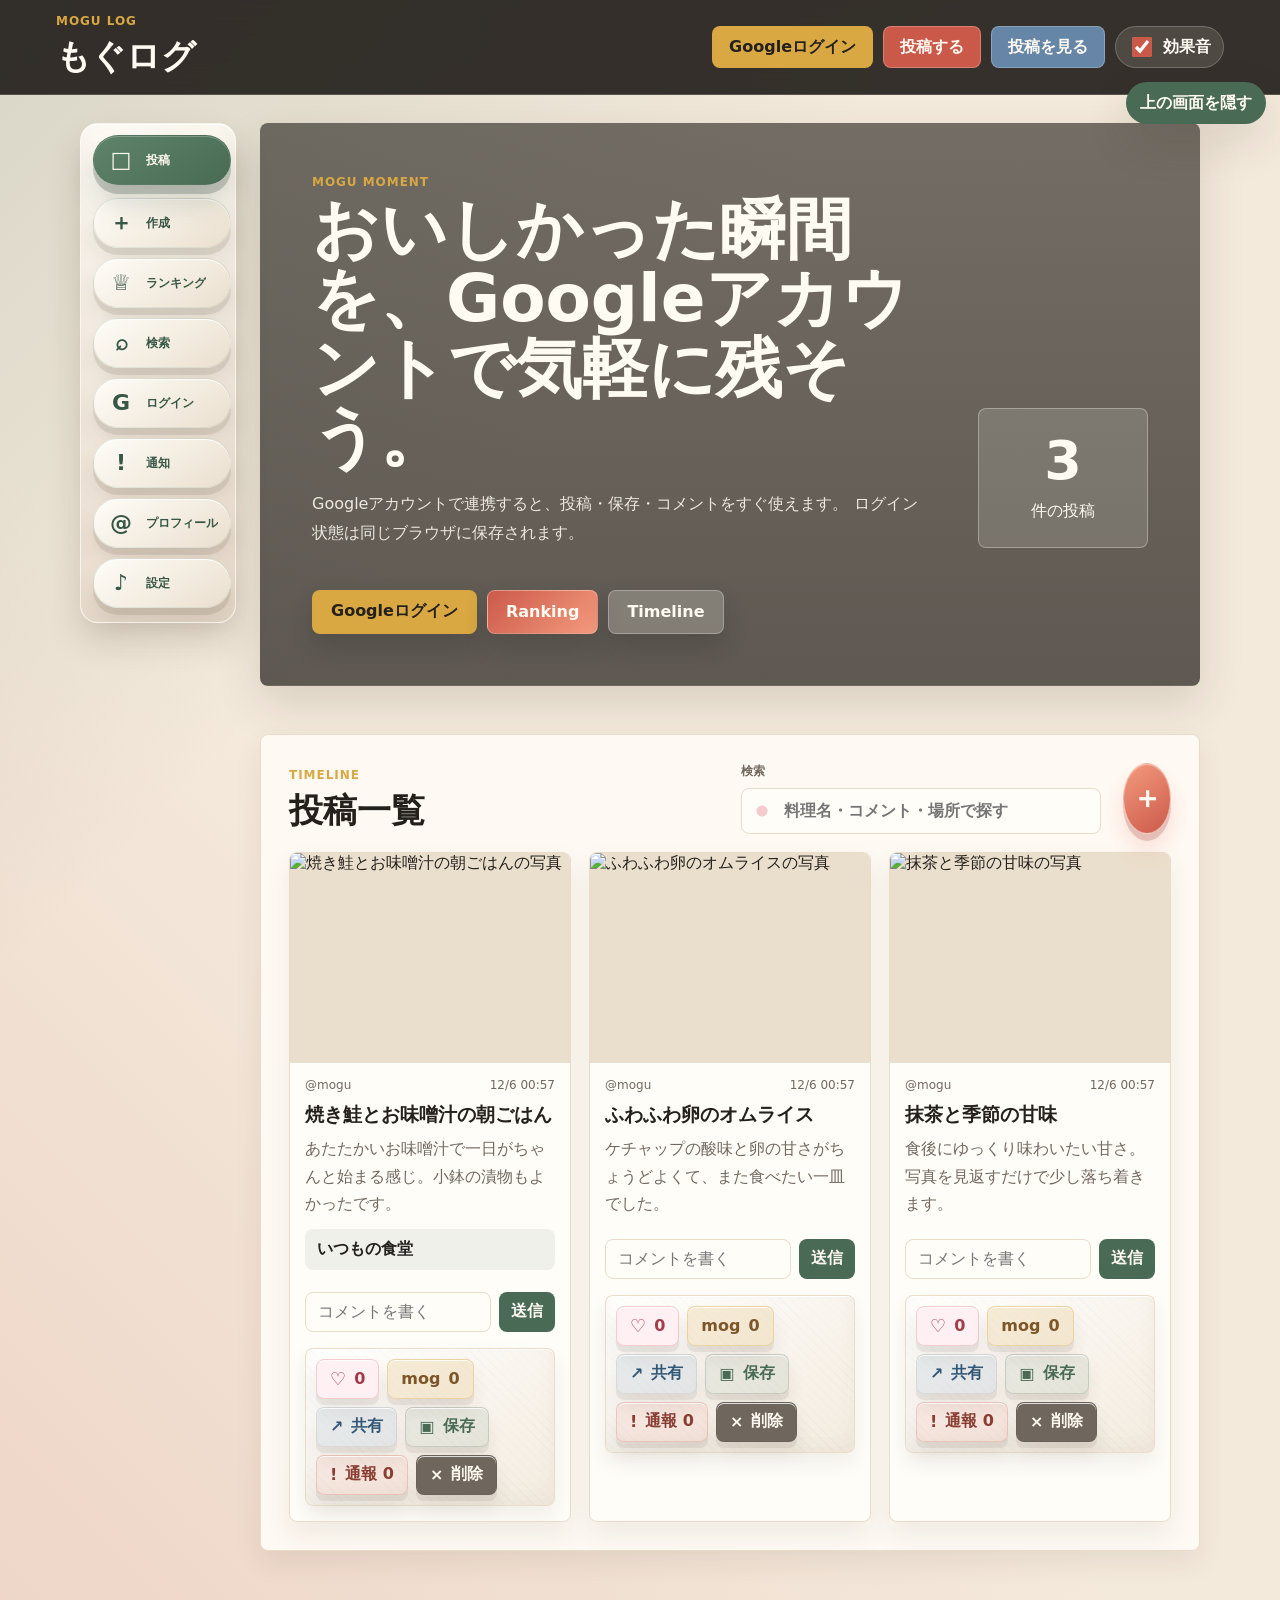
==== commit 8eba2553: "Add files via upload" ====
--- a/index.html
+++ b/index.html
@@ -5,8 +5,8 @@
     <meta name="viewport" content="width=device-width, initial-scale=1.0" />
     <title>もぐログ</title>
     <meta name="theme-color" content="#496b55" />
-    <link rel="stylesheet" href="styles.css?v=20260516-google-only-5" />
-    <link rel="manifest" href="manifest.webmanifest?v=20260516-google-only-5" />
+    <link rel="stylesheet" href="styles.css?v=20260516-profile-ranking-1" />
+    <link rel="manifest" href="manifest.webmanifest?v=20260516-profile-ranking-1" />
   </head>
   <body>
     <button class="chrome-toggle" type="button" id="chromeToggle" aria-expanded="true">
@@ -31,33 +31,34 @@
 
     <main class="shell">
       <aside class="app-nav" aria-label="メインメニュー">
-        <button class="nav-button is-active" type="button" data-jump="feed" title="投稿一覧">□</button>
-        <button class="nav-button" type="button" data-jump="composer" title="投稿する">＋</button>
-        <button class="nav-button" type="button" data-jump="search" title="検索">⌕</button>
-        <button class="nav-button" type="button" data-jump="account" title="アカウント">G</button>
-        <button class="nav-button" type="button" data-jump="notifications" title="Notifications">!</button>
-        <button class="nav-button" type="button" data-jump="profile" title="Profile">@</button>
-        <button class="nav-button" type="button" data-jump="settings" title="設定">♪</button>
-      </aside>
-
-      <section class="intro">
-        <div>
+        <button class="nav-button is-active" type="button" data-jump="feed" title="投稿一覧"><span class="nav-icon">□</span><span class="nav-label">投稿</span></button>
+        <button class="nav-button" type="button" data-jump="composer" title="投稿する"><span class="nav-icon">＋</span><span class="nav-label">作成</span></button>
+        <button class="nav-button" type="button" data-jump="ranking" title="ランキング"><span class="nav-icon">♕</span><span class="nav-label">ランキング</span></button>
+        <button class="nav-button" type="button" data-jump="search" title="検索"><span class="nav-icon">⌕</span><span class="nav-label">検索</span></button>
+        <button class="nav-button" type="button" data-jump="account" title="アカウント"><span class="nav-icon">G</span><span class="nav-label">ログイン</span></button>
+        <button class="nav-button" type="button" data-jump="notifications" title="Notifications"><span class="nav-icon">!</span><span class="nav-label">通知</span></button>
+        <button class="nav-button" type="button" data-jump="profile" title="Profile"><span class="nav-icon">@</span><span class="nav-label">プロフィール</span></button>
+        <button class="nav-button" type="button" data-jump="settings" title="設定"><span class="nav-icon">♪</span><span class="nav-label">設定</span></button>
+      </aside>
+
+      <section class="intro">
+        <div>
           <p class="eyebrow">Mogu Moment</p>
           <h2>おいしかった瞬間を、Googleアカウントで気軽に残そう。</h2>
           <p>
             Googleアカウントで連携すると、投稿・保存・コメントをすぐ使えます。
             ログイン状態は同じブラウザに保存されます。
           </p>
-        </div>
-        <div class="intro-counter">
-          <strong id="postCount">0</strong>
+        </div>
+        <div class="intro-counter">
+          <strong id="postCount">0</strong>
           <span>件の投稿</span>
         </div>
         <div class="intro-actions">
           <button class="ranking-button login-shortcut" type="button" id="introLoginButton">Googleログイン</button>
           <button class="ranking-button" type="button" id="rankingButton">Ranking</button>
           <button class="ranking-button soft" type="button" id="timelineButton">Timeline</button>
-        </div>
+        </div>
       </section>
 
       <section class="account-panel google-account-panel" id="accountSection" aria-label="Account">
@@ -135,11 +136,19 @@
               お店・場所の名前
               <input id="shopNameInput" type="text" placeholder="例: 駅前の定食屋さん" />
             </label>
-            <div class="location-actions">
+            <div class="location-actions">
               <button class="secondary-button" type="button" id="getLocationButton">現在地を取得</button>
               <span id="locationStatus">位置情報はまだ取得していません。</span>
-            </div>
-          </div>
+            </div>
+            <div class="place-finder wide" id="placeFinder" hidden>
+              <iframe id="placeMapPreview" title="現在地周辺のGoogleマップ" loading="lazy" referrerpolicy="no-referrer-when-downgrade"></iframe>
+              <div>
+                <strong>お店の予測</strong>
+                <p>現在地の近くで候補を出します。お店名を選ぶと投稿に反映されます。</p>
+                <div class="place-predictions" id="placePredictions"></div>
+              </div>
+            </div>
+          </div>
 
           <div class="image-editor wide" id="imageEditor" hidden>
             <div class="preview-frame">
@@ -163,18 +172,19 @@
                 <input id="warmthInput" type="range" min="0" max="40" value="10" />
               </label>
               <label>
-                Text
-                <input id="overlayTextInput" type="text" placeholder="Mogu!" />
-              </label>
-              <label>
-                Stamp
-                <select id="stampSelect">
-                  <option value="">None</option>
-                  <option value="*">*</option>
-                  <option value="heart">heart</option>
-                  <option value="hot">hot</option>
-                </select>
-              </label>
+                画像に入れる文字
+                <input id="overlayTextInput" type="text" placeholder="例: 今日のごほうび" maxlength="42" />
+              </label>
+              <label>
+                スタンプ
+                <select id="stampSelect">
+                  <option value="">なし</option>
+                  <option value="spark">Spark</option>
+                  <option value="heart">Heart</option>
+                  <option value="hot">Hot</option>
+                  <option value="mog">mog</option>
+                </select>
+              </label>
               <div class="editor-buttons">
                 <button class="secondary-button" type="button" id="rotateButton">回転</button>
                 <button class="secondary-button" type="button" id="resetImageButton">リセット</button>
@@ -197,33 +207,65 @@
               <span>検索</span>
               <input id="searchInput" type="search" placeholder="料理名・コメント・場所で探す" />
             </label>
-            <button class="category-toggle" type="button" id="categoryToggle" aria-expanded="false" aria-controls="categoryMenu">#</button>
-            <div class="category-menu" id="categoryMenu" hidden>
+            <button class="category-toggle" type="button" id="categoryToggle" aria-label="カテゴリを選ぶ" aria-expanded="false" aria-controls="categoryMenu">＋</button>
+            <div class="category-menu" id="categoryMenu" hidden>
               <button type="button" data-category="ラーメン">ラーメン</button>
               <button type="button" data-category="寿司">寿司</button>
               <button type="button" data-category="カフェ">カフェ</button>
               <button type="button" data-category="定食">定食</button>
-            </div>
-          </div>
-        </div>
-
-        <div class="feed" id="feed"></div>
+              <button type="button" data-category="焼肉">焼肉</button>
+              <button type="button" data-category="カレー">カレー</button>
+              <button type="button" data-category="パスタ">パスタ</button>
+              <button type="button" data-category="ピザ">ピザ</button>
+              <button type="button" data-category="ハンバーガー">ハンバーガー</button>
+              <button type="button" data-category="スイーツ">スイーツ</button>
+              <button type="button" data-category="パン">パン</button>
+              <button type="button" data-category="和食">和食</button>
+              <button type="button" data-category="中華">中華</button>
+              <button type="button" data-category="韓国料理">韓国料理</button>
+              <button type="button" data-category="居酒屋">居酒屋</button>
+              <button type="button" data-category="弁当">弁当</button>
+              <button type="button" data-category="朝ごはん">朝ごはん</button>
+              <button type="button" data-category="ランチ">ランチ</button>
+              <button type="button" data-category="ディナー">ディナー</button>
+              <button type="button" data-category="テイクアウト">テイクアウト</button>
+            </div>
+          </div>
+        </div>
+
+        <div class="feed" id="feed"></div>
         <p class="empty-state" id="emptyState" hidden>表示できる投稿がまだありません。</p>
-      </section>
+      </section>
+
+      <section class="ranking-section" id="rankingSection" aria-label="ランキング">
+        <div class="section-heading feed-heading">
+          <div>
+            <p class="eyebrow">Ranking</p>
+            <h2>いいねランキング</h2>
+          </div>
+        </div>
+        <div class="feed" id="rankingFeed"></div>
+        <p class="empty-state" id="rankingEmptyState" hidden>ランキングに表示できる投稿がまだありません。</p>
+      </section>
 
       <section class="notifications" id="notificationsSection" aria-label="Notifications">
         <div class="section-heading">
           <p class="eyebrow">Notifications</p>
           <h2>通知</h2>
         </div>
-        <div class="notice-crown">
-          <div>
-            <span>Progress</span>
-            <strong id="noticeCrownText">0 / 10</strong>
-          </div>
-          <div class="gauge-track"><span id="noticeCrownGauge"></span></div>
-          <p id="noticeCrownHint">いいねやリツイートが増えるとここに反映されます。</p>
-        </div>
+        <div class="notice-crown">
+          <div>
+            <span id="noticeCrownLevel">Crown Lv.0</span>
+            <strong id="noticeCrownText">0 / 10 likes</strong>
+          </div>
+          <div class="gauge-track"><span id="noticeCrownGauge"></span></div>
+          <p id="noticeCrownHint">自分の投稿にもらったいいねが10増えるたびに王冠レベルが上がります。</p>
+          <div class="crown-detail" id="noticeCrownDetail">
+            <span>Lv.1: 10いいね</span>
+            <span>Lv.2: 20いいね</span>
+            <span>Lv.3: 30いいね</span>
+          </div>
+        </div>
         <div class="notice-list" id="noticeList"></div>
       </section>
 
@@ -254,10 +296,11 @@
             <label>表示名<input id="profileNameInput" type="text" placeholder="mogu" /></label>
             <label>ID<input id="profileHandleInput" type="text" placeholder="mogu" /></label>
             <label class="wide">自己紹介<textarea id="profileBioInput" placeholder="好きなごはん、投稿スタイルなど"></textarea></label>
-            <label>よく行くエリア<input id="profileAreaInput" type="text" placeholder="渋谷・原宿" /></label>
-            <label>好きなジャンル<input id="profileFoodInput" type="text" placeholder="ラーメン" /></label>
-            <button class="primary-button" type="submit">保存</button>
-          </form>
+            <label>よく行くエリア<input id="profileAreaInput" type="text" placeholder="渋谷・原宿" /></label>
+            <label>好きなジャンル<input id="profileFoodInput" type="text" placeholder="ラーメン" /></label>
+            <label class="wide">アイコン画像<input id="avatarInput" type="file" accept="image/*" /></label>
+            <button class="primary-button" type="submit">保存</button>
+          </form>
           <div class="profile-column">
             <div class="profile-panel">
               <div class="section-heading compact-heading"><p class="eyebrow">Saved</p><h3>保存した投稿</h3></div>
@@ -305,12 +348,21 @@
             </span>
           </label>
         </div>
-        <div class="legal-links">
-          <a href="terms.html">利用規約</a>
-          <a href="privacy.html">プライバシーポリシー</a>
-        </div>
-      </section>
-    </main>
+        <div class="legal-links">
+          <button type="button" data-legal="terms">利用規約</button>
+          <button type="button" data-legal="privacy">プライバシーポリシー</button>
+        </div>
+      </section>
+    </main>
+
+    <dialog class="legal-dialog" id="legalDialog" aria-labelledby="legalDialogTitle">
+      <div class="legal-dialog-card">
+        <button class="legal-close" type="button" id="legalCloseButton" aria-label="閉じる">×</button>
+        <p class="eyebrow" id="legalDialogLabel">Legal</p>
+        <h2 id="legalDialogTitle">利用規約</h2>
+        <div class="legal-dialog-body" id="legalDialogBody"></div>
+      </div>
+    </dialog>
 
     <template id="postTemplate">
       <article class="post-card">
@@ -337,21 +389,21 @@
               <span class="heart">♡</span>
               <span class="like-count">0</span>
             </button>
-            <button class="boost-button" type="button" aria-label="もぐもぐする">
-              <span>もぐ</span>
-              <span class="boost-count">0</span>
-            </button>
-            <button class="share-button" type="button">共有</button>
-            <button class="save-button" type="button">保存</button>
-            <button class="report-button" type="button">通報</button>
-            <button class="delete-button" type="button">削除</button>
-          </div>
-        </div>
-      </article>
+            <button class="boost-button" type="button" aria-label="mogする">
+              <span>mog</span>
+              <span class="boost-count">0</span>
+            </button>
+            <button class="share-button" type="button"><span>↗</span><span>共有</span></button>
+            <button class="save-button" type="button"><span>▣</span><span class="save-label">保存</span></button>
+            <button class="report-button" type="button"><span>!</span><span class="report-label">通報</span></button>
+            <button class="delete-button" type="button"><span>×</span><span>削除</span></button>
+          </div>
+        </div>
+      </article>
     </template>
 
     <script src="https://cdn.jsdelivr.net/npm/@supabase/supabase-js@2"></script>
-    <script src="supabase-config.js?v=20260516-google-only-5"></script>
-    <script src="app.js?v=20260516-google-only-5"></script>
+    <script src="supabase-config.js?v=20260516-profile-ranking-1"></script>
+    <script src="app.js?v=20260516-profile-ranking-1"></script>
   </body>
 </html>
--- a/styles.css
+++ b/styles.css
@@ -166,15 +166,15 @@
   accent-color: var(--tomato);
 }
 
-.shell {
-  width: min(1120px, calc(100% - 32px));
-  margin: 0 auto;
-  padding: 28px 0 54px;
-  display: grid;
-  grid-template-columns: 74px minmax(0, 1fr);
-  gap: 24px;
-  align-items: start;
-}
+.shell {
+  width: min(1120px, calc(100% - 32px));
+  margin: 0 auto;
+  padding: 28px 0 54px;
+  display: grid;
+  grid-template-columns: 156px minmax(0, 1fr);
+  gap: 24px;
+  align-items: start;
+}
 
 .shell > section {
   grid-column: 2;
@@ -194,18 +194,23 @@
 
 .app-nav {
   position: sticky;
-  top: 92px;
-  z-index: 4;
-  display: grid;
-  gap: 12px;
-  justify-items: center;
-  padding: 12px 9px;
-  background: var(--surface);
-  border: 1px solid var(--line);
-  border-radius: 8px;
-  box-shadow: 0 12px 28px rgba(60, 43, 28, 0.08);
-  transition: opacity 220ms ease;
-}
+  top: 92px;
+  z-index: 4;
+  display: grid;
+  gap: 10px;
+  justify-items: stretch;
+  padding: 14px 12px;
+  background:
+    linear-gradient(155deg, rgba(255, 252, 246, 0.96), rgba(233, 220, 204, 0.9)),
+    repeating-linear-gradient(45deg, rgba(73, 107, 85, 0.05) 0 1px, transparent 1px 8px);
+  border: 1px solid rgba(255, 250, 242, 0.75);
+  border-radius: 18px;
+  box-shadow:
+    inset 0 1px 0 rgba(255, 255, 255, 0.92),
+    inset 0 -12px 24px rgba(60, 43, 28, 0.05),
+    0 18px 34px rgba(60, 43, 28, 0.16);
+  transition: opacity 220ms ease;
+}
 
 body.chrome-hidden .app-nav {
   opacity: 0.3;
@@ -220,30 +225,68 @@
 }
 
 .nav-button {
-  display: grid;
-  place-items: center;
-  width: 48px;
-  height: 48px;
-  color: var(--moss);
-  background: #fffaf3;
-  border: 1px solid var(--line);
-  border-radius: 50%;
-  cursor: pointer;
-  font-size: 24px;
-  font-weight: 900;
-  transition: transform 160ms ease, background 160ms ease, color 160ms ease;
-}
-
-.nav-button:hover,
-.nav-button.is-active {
-  color: #fffaf2;
-  background: var(--moss);
-  transform: translateY(-2px);
-}
+  display: flex;
+  align-items: center;
+  gap: 10px;
+  width: 100%;
+  min-height: 50px;
+  padding: 0 12px;
+  color: #385746;
+  background:
+    linear-gradient(145deg, #fffdf8, #eadfce);
+  border: 1px solid rgba(73, 107, 85, 0.14);
+  border-radius: 999px;
+  cursor: pointer;
+  font-weight: 900;
+  box-shadow:
+    inset 0 1px 0 rgba(255, 255, 255, 0.95),
+    0 7px 0 rgba(60, 43, 28, 0.1),
+    0 13px 22px rgba(60, 43, 28, 0.12);
+  transition: transform 160ms ease, background 160ms ease, color 160ms ease, box-shadow 160ms ease;
+}
+
+.nav-icon {
+  display: grid;
+  place-items: center;
+  flex: 0 0 30px;
+  width: 30px;
+  height: 30px;
+  font-size: 22px;
+  line-height: 1;
+}
+
+.nav-label {
+  min-width: 0;
+  overflow: hidden;
+  text-align: left;
+  text-overflow: ellipsis;
+  white-space: nowrap;
+  font-size: 12px;
+  letter-spacing: 0;
+}
+
+.nav-button:hover,
+.nav-button.is-active {
+  color: #fffaf2;
+  background:
+    linear-gradient(145deg, #5f836a, var(--moss));
+  transform: translateY(-3px);
+  box-shadow:
+    inset 0 1px 0 rgba(255, 255, 255, 0.24),
+    0 9px 0 rgba(42, 66, 51, 0.24),
+    0 18px 28px rgba(42, 66, 51, 0.18);
+}
+
+.nav-button:active {
+  transform: translateY(2px);
+  box-shadow:
+    inset 0 4px 10px rgba(36, 32, 28, 0.18),
+    0 2px 0 rgba(42, 66, 51, 0.16);
+}
 
 .intro {
   display: grid;
-  grid-template-columns: minmax(0, 1fr) 170px;
+  grid-template-columns: minmax(0, 1fr) 170px;
   gap: 20px;
   align-items: end;
   min-height: 290px;
@@ -264,14 +307,29 @@
   line-height: 1.05;
 }
 
-.intro p:last-child {
-  max-width: 620px;
-  margin: 18px 0 0;
-  color: rgba(255, 250, 242, 0.88);
-  line-height: 1.8;
-}
-
-.intro-counter {
+.intro p:last-child {
+  max-width: 620px;
+  margin: 18px 0 0;
+  color: rgba(255, 250, 242, 0.88);
+  line-height: 1.8;
+}
+
+.mascot-hero {
+  align-self: center;
+  justify-self: center;
+  margin: 0;
+  width: min(220px, 28vw);
+  filter: drop-shadow(0 18px 26px rgba(36, 32, 28, 0.28));
+}
+
+.mascot-hero img {
+  display: block;
+  width: 100%;
+  border-radius: 28px;
+  animation: mascotFloat 4.4s ease-in-out infinite;
+}
+
+.intro-counter {
   display: grid;
   place-items: center;
   min-height: 140px;
@@ -286,10 +344,11 @@
   line-height: 1;
 }
 
-.composer,
-.feed-section,
-.settings,
-.account-panel {
+.composer,
+.feed-section,
+.ranking-section,
+.settings,
+.account-panel {
   margin-top: 24px;
   padding: clamp(18px, 4vw, 28px);
   background: var(--surface);
@@ -312,11 +371,20 @@
   width: 56px;
   height: 56px;
   color: #fffaf2;
-  background: var(--moss);
-  border-radius: 50%;
-  font-size: 20px;
-  font-weight: 900;
-}
+  background: var(--moss);
+  border-radius: 50%;
+  font-size: 20px;
+  font-weight: 900;
+  background-position: center;
+  background-size: cover;
+  overflow: hidden;
+}
+
+.current-avatar.has-image,
+.profile-avatar.has-image {
+  color: transparent;
+  border: 2px solid rgba(255, 250, 242, 0.86);
+}
 
 #accountHint,
 .notice {
@@ -536,13 +604,93 @@
   display: none;
 }
 
-.location-actions {
-  display: grid;
-  gap: 8px;
-}
-
-input,
-textarea {
+.location-actions {
+  display: grid;
+  gap: 8px;
+}
+
+.place-finder {
+  display: grid;
+  grid-template-columns: minmax(220px, 0.85fr) minmax(0, 1.15fr);
+  gap: 14px;
+  margin-top: 4px;
+  padding: 12px;
+  background: rgba(255, 252, 246, 0.88);
+  border: 1px solid rgba(73, 107, 85, 0.16);
+  border-radius: 8px;
+}
+
+.place-finder[hidden] {
+  display: none;
+}
+
+.place-finder iframe {
+  width: 100%;
+  min-height: 230px;
+  border: 0;
+  border-radius: 8px;
+  background: #eadfcc;
+}
+
+.place-finder strong {
+  display: block;
+  margin-bottom: 4px;
+}
+
+.place-finder p {
+  margin: 0 0 10px;
+  color: var(--muted);
+  line-height: 1.6;
+}
+
+.place-predictions {
+  display: grid;
+  gap: 8px;
+}
+
+.place-prediction-row {
+  display: grid;
+  grid-template-columns: minmax(0, 1fr) auto;
+  gap: 8px;
+  align-items: center;
+}
+
+.place-prediction {
+  display: grid;
+  gap: 2px;
+  min-height: 52px;
+  padding: 9px 11px;
+  color: var(--ink);
+  text-align: left;
+  background: linear-gradient(145deg, #fffdf8, #f2e7d8);
+  border: 1px solid rgba(73, 107, 85, 0.18);
+  border-radius: 8px;
+  cursor: pointer;
+  font-weight: 900;
+}
+
+.place-prediction span {
+  color: var(--muted);
+  font-size: 12px;
+  font-weight: 700;
+}
+
+.place-map-link {
+  display: inline-flex;
+  align-items: center;
+  min-height: 42px;
+  padding: 0 10px;
+  color: var(--moss);
+  background: rgba(73, 107, 85, 0.1);
+  border: 1px solid rgba(73, 107, 85, 0.16);
+  border-radius: 8px;
+  font-size: 12px;
+  font-weight: 900;
+  text-decoration: none;
+}
+
+input,
+textarea {
   width: 100%;
   border: 1px solid var(--line);
   border-radius: 8px;
@@ -617,13 +765,13 @@
   box-shadow: 0 10px 22px rgba(203, 89, 74, 0.22);
 }
 
-.secondary-button,
-.share-button {
-  min-height: 40px;
-  padding: 0 13px;
-  color: var(--moss);
-  background: rgba(73, 107, 85, 0.11);
-}
+.secondary-button,
+.share-button {
+  min-height: 40px;
+  padding: 0 13px;
+  color: var(--moss);
+  background: rgba(73, 107, 85, 0.11);
+}
 
 .secondary-button[hidden],
 .delete-button[hidden] {
@@ -673,10 +821,34 @@
   transition: transform 180ms ease, box-shadow 180ms ease;
 }
 
-.post-card:hover {
-  transform: translateY(-3px);
-  box-shadow: 0 18px 36px rgba(60, 43, 28, 0.13);
-}
+.post-card:hover {
+  transform: translateY(-3px);
+  box-shadow: 0 18px 36px rgba(60, 43, 28, 0.13);
+}
+
+.post-card.is-target-post {
+  animation: targetPostGlow 1500ms ease;
+}
+
+.post-card.is-example-post {
+  position: relative;
+}
+
+.post-card.is-example-post::after {
+  content: "Example";
+  position: absolute;
+  top: 10px;
+  left: 10px;
+  min-height: 28px;
+  padding: 5px 10px;
+  color: #fffaf2;
+  background: rgba(36, 32, 28, 0.66);
+  border: 1px solid rgba(255, 250, 242, 0.34);
+  border-radius: 999px;
+  font-size: 12px;
+  font-weight: 900;
+  backdrop-filter: blur(8px);
+}
 
 .post-image {
   display: block;
@@ -704,59 +876,101 @@
   line-height: 1.35;
 }
 
-.post-card p {
-  min-height: 52px;
-  margin: 0;
-  color: var(--muted);
-  line-height: 1.7;
-}
-
-.like-button,
-.boost-button,
-.delete-button {
-  display: inline-flex;
-  align-items: center;
-  gap: 8px;
-  min-height: 40px;
-  margin-top: 14px;
-  padding: 0 13px;
-}
-
-.like-button {
-  color: #a33c4a;
-  background: #fff0f3;
-  border: 1px solid #f6cbd0;
-  transition: transform 160ms ease, background 160ms ease, color 160ms ease;
-}
-
-.like-button:hover {
-  transform: translateY(-2px) scale(1.02);
-}
-
-.like-button.is-liked {
-  color: #fffaf2;
-  background: var(--tomato);
-}
+.post-card p {
+  min-height: 52px;
+  margin: 0;
+  color: var(--muted);
+  line-height: 1.7;
+}
+
+.post-actions {
+  gap: 8px;
+  margin-top: 16px;
+  padding: 10px;
+  background:
+    linear-gradient(145deg, rgba(255, 255, 255, 0.72), rgba(234, 220, 201, 0.52)),
+    repeating-linear-gradient(45deg, rgba(73, 107, 85, 0.05) 0 1px, transparent 1px 7px);
+  border: 1px solid rgba(234, 220, 201, 0.95);
+  border-radius: 8px;
+  box-shadow:
+    inset 0 1px 0 rgba(255, 255, 255, 0.9),
+    inset 0 -10px 20px rgba(60, 43, 28, 0.04),
+    0 10px 20px rgba(60, 43, 28, 0.07);
+}
+
+.like-button,
+.boost-button,
+.share-button,
+.save-button,
+.report-button,
+.delete-button {
+  display: inline-flex;
+  align-items: center;
+  justify-content: center;
+  gap: 8px;
+  min-height: 40px;
+  padding: 0 13px;
+  border: 1px solid rgba(60, 43, 28, 0.08);
+  border-radius: 8px;
+  cursor: pointer;
+  font-weight: 900;
+  box-shadow:
+    inset 0 1px 0 rgba(255, 255, 255, 0.78),
+    0 6px 0 rgba(60, 43, 28, 0.07),
+    0 12px 18px rgba(60, 43, 28, 0.08);
+  transition: transform 160ms ease, background 160ms ease, color 160ms ease, box-shadow 160ms ease;
+}
+
+.like-button:hover,
+.boost-button:hover,
+.share-button:hover,
+.save-button:hover,
+.report-button:hover,
+.delete-button:hover {
+  transform: translateY(-2px);
+  box-shadow:
+    inset 0 1px 0 rgba(255, 255, 255, 0.84),
+    0 8px 0 rgba(60, 43, 28, 0.06),
+    0 16px 24px rgba(60, 43, 28, 0.11);
+}
+
+.like-button:active,
+.boost-button:active,
+.share-button:active,
+.save-button:active,
+.report-button:active,
+.delete-button:active {
+  transform: translateY(2px);
+  box-shadow:
+    inset 0 3px 8px rgba(60, 43, 28, 0.12),
+    0 2px 0 rgba(60, 43, 28, 0.08);
+}
+
+.like-button {
+  color: #a33c4a;
+  background: #fff0f3;
+  border: 1px solid #f6cbd0;
+}
+
+.like-button.is-liked {
+  color: #fffaf2;
+  background: linear-gradient(145deg, #df6a5a, var(--tomato));
+}
 
 .like-button.is-popping {
   animation: pop 360ms ease;
 }
 
-.boost-button {
-  color: #7d5729;
-  background: rgba(217, 168, 66, 0.18);
-  border: 1px solid rgba(217, 168, 66, 0.34);
-  transition: transform 160ms ease, background 160ms ease, color 160ms ease;
-}
-
-.boost-button:hover {
-  transform: translateY(-2px) rotate(-1deg);
-}
-
-.boost-button.is-boosted {
-  color: #fffaf2;
-  background: var(--gold);
-}
+.boost-button {
+  color: #7d5729;
+  background: rgba(217, 168, 66, 0.18);
+  border: 1px solid rgba(217, 168, 66, 0.34);
+}
+
+.boost-button.is-boosted {
+  color: #fffaf2;
+  background: linear-gradient(145deg, #e5bd5a, var(--gold));
+}
 
 .boost-button.is-popping {
   animation: pop 360ms ease;
@@ -767,10 +981,31 @@
   line-height: 1;
 }
 
-.delete-button {
-  color: #fffaf2;
-  background: #6f665d;
-}
+.delete-button {
+  color: #fffaf2;
+  background: #6f665d;
+}
+
+.share-button {
+  color: #335877;
+  background: rgba(102, 134, 168, 0.14);
+}
+
+.save-button {
+  color: #3f614c;
+  background: rgba(73, 107, 85, 0.13);
+}
+
+.report-button {
+  color: #8a4b31;
+  background: rgba(217, 134, 85, 0.13);
+}
+
+.report-button:disabled {
+  opacity: 0.55;
+  cursor: not-allowed;
+  transform: none;
+}
 
 .post-location {
   display: flex;
@@ -830,18 +1065,98 @@
   line-height: 1.5;
 }
 
-.legal-links {
-  display: flex;
-  flex-wrap: wrap;
-  gap: 12px;
-  margin-top: 18px;
-}
-
-.legal-links a {
-  color: var(--moss);
-  font-weight: 900;
-  text-decoration: none;
-}
+.legal-links {
+  display: flex;
+  flex-wrap: wrap;
+  gap: 12px;
+  margin-top: 18px;
+}
+
+.legal-links button,
+.legal-links a {
+  min-height: 44px;
+  padding: 0 16px;
+  color: var(--moss);
+  background:
+    linear-gradient(145deg, rgba(255, 255, 255, 0.82), rgba(234, 220, 201, 0.36));
+  border: 1px solid var(--line);
+  border-radius: 8px;
+  font-weight: 900;
+  text-decoration: none;
+  cursor: pointer;
+  box-shadow: 0 8px 16px rgba(60, 43, 28, 0.06);
+}
+
+.legal-dialog {
+  width: min(760px, calc(100% - 28px));
+  max-height: min(780px, calc(100vh - 32px));
+  padding: 0;
+  color: var(--ink);
+  background: transparent;
+  border: 0;
+}
+
+.legal-dialog::backdrop {
+  background: rgba(36, 32, 28, 0.45);
+  backdrop-filter: blur(6px);
+}
+
+.legal-dialog-card {
+  position: relative;
+  max-height: min(780px, calc(100vh - 32px));
+  overflow: auto;
+  padding: clamp(22px, 5vw, 38px);
+  background:
+    linear-gradient(145deg, rgba(255, 252, 246, 0.98), rgba(250, 240, 226, 0.96)),
+    repeating-linear-gradient(45deg, rgba(73, 107, 85, 0.04) 0 1px, transparent 1px 9px);
+  border: 1px solid var(--line);
+  border-radius: 8px;
+  box-shadow: var(--shadow);
+}
+
+.legal-close {
+  position: absolute;
+  top: 14px;
+  right: 14px;
+  width: 40px;
+  height: 40px;
+  color: var(--ink);
+  background: #fffdf8;
+  border: 1px solid var(--line);
+  border-radius: 50%;
+  cursor: pointer;
+  font-size: 24px;
+  line-height: 1;
+}
+
+.legal-dialog h2 {
+  margin: 0 44px 18px 0;
+  font-size: clamp(24px, 4vw, 36px);
+}
+
+.legal-dialog-body {
+  display: grid;
+  gap: 16px;
+}
+
+.legal-dialog-body section {
+  padding: 14px;
+  background: rgba(255, 255, 255, 0.54);
+  border: 1px solid rgba(234, 220, 201, 0.82);
+  border-radius: 8px;
+}
+
+.legal-dialog-body h3 {
+  margin: 0 0 6px;
+  color: var(--moss);
+  font-size: 16px;
+}
+
+.legal-dialog-body p {
+  margin: 0;
+  color: var(--muted);
+  line-height: 1.8;
+}
 
 .document-page {
   width: min(880px, calc(100% - 32px));
@@ -925,6 +1240,31 @@
     transform: translateY(0) scale(1);
   }
 }
+
+@keyframes mascotFloat {
+  0%,
+  100% {
+    transform: translateY(0) rotate(-1deg);
+  }
+  50% {
+    transform: translateY(-8px) rotate(1.5deg);
+  }
+}
+
+@keyframes targetPostGlow {
+  0% {
+    box-shadow: 0 0 0 0 rgba(217, 168, 66, 0), 0 12px 26px rgba(60, 43, 28, 0.08);
+    transform: translateY(0);
+  }
+  28% {
+    box-shadow: 0 0 0 5px rgba(217, 168, 66, 0.42), 0 22px 42px rgba(60, 43, 28, 0.16);
+    transform: translateY(-4px);
+  }
+  100% {
+    box-shadow: 0 12px 26px rgba(60, 43, 28, 0.08);
+    transform: translateY(0);
+  }
+}
 
 @media (max-width: 820px) {
   .shell {
@@ -936,37 +1276,68 @@
     grid-column: 1;
   }
 
-  .app-nav {
-    top: 86px;
-    display: flex;
-    justify-content: space-between;
-    overflow-x: auto;
-  }
-
-  .intro,
-  .google-connect-card,
-  .auth-form,
-  .image-editor,
-  .location-fields,
+  .app-nav {
+    top: 86px;
+    display: flex;
+    justify-content: flex-start;
+    overflow-x: auto;
+    border-radius: 18px;
+  }
+
+  .nav-button {
+    flex: 0 0 auto;
+    width: auto;
+    min-width: 84px;
+    padding: 0 10px;
+  }
+
+  .nav-icon {
+    flex-basis: 26px;
+    width: 26px;
+    height: 26px;
+    font-size: 20px;
+  }
+
+  .nav-label {
+    font-size: 11px;
+  }
+
+  .intro,
+  .google-connect-card,
+  .auth-form,
+  .image-editor,
+  .place-finder,
+  .location-fields,
   .settings-grid,
   form {
     grid-template-columns: 1fr;
   }
 
-  .intro-counter {
-    display: none;
-  }
+  .intro-counter {
+    display: none;
+  }
+
+  .mascot-hero {
+    width: min(190px, 54vw);
+  }
 
   .google-benefits {
     border-left: 0;
     border-top: 1px solid rgba(73, 107, 85, 0.16);
   }
 
-  .feed-heading {
-    align-items: stretch;
-    flex-direction: column;
-  }
-}
+  .feed-heading {
+    align-items: stretch;
+    flex-direction: column;
+  }
+
+  .category-menu {
+    left: 0;
+    right: auto;
+    grid-template-columns: repeat(2, minmax(110px, 1fr));
+    width: min(100%, calc(100vw - 48px));
+  }
+}
 
 @media (max-width: 560px) {
   .app-header {
@@ -1026,50 +1397,78 @@
   width: min(430px, 100%);
 }
 
-.category-toggle {
-  display: grid;
-  place-items: center;
-  width: 48px;
-  min-height: 48px;
-  color: #fffaf2;
-  background: linear-gradient(135deg, var(--tomato), #f49b7e);
-  border: 0;
-  border-radius: 50%;
-  box-shadow: 0 10px 20px rgba(238, 120, 111, 0.22);
-  cursor: pointer;
-  font-size: 26px;
-  font-weight: 900;
-}
-
-.category-menu {
+.category-toggle {
+  display: grid;
+  place-items: center;
+  width: 48px;
+  min-height: 48px;
+  color: #fffaf2;
+  background:
+    linear-gradient(145deg, #f49b7e, var(--tomato));
+  border: 1px solid rgba(255, 250, 242, 0.48);
+  border-radius: 50%;
+  box-shadow:
+    inset 0 1px 0 rgba(255, 255, 255, 0.36),
+    0 7px 0 rgba(145, 54, 45, 0.22),
+    0 14px 22px rgba(238, 120, 111, 0.24);
+  cursor: pointer;
+  font-size: 30px;
+  font-weight: 900;
+  line-height: 1;
+  transition: transform 160ms ease, box-shadow 160ms ease;
+}
+
+.category-toggle:hover,
+.category-toggle[aria-expanded="true"] {
+  transform: translateY(-2px) rotate(45deg);
+  box-shadow:
+    inset 0 1px 0 rgba(255, 255, 255, 0.42),
+    0 9px 0 rgba(145, 54, 45, 0.18),
+    0 18px 26px rgba(238, 120, 111, 0.28);
+}
+
+.category-menu {
   position: absolute;
   right: 0;
   top: calc(100% + 10px);
   z-index: 8;
   display: grid;
-  grid-template-columns: repeat(2, minmax(110px, 1fr));
-  gap: 8px;
-  width: min(300px, calc(100vw - 48px));
-  padding: 12px;
-  background: rgba(255, 253, 249, 0.98);
-  border: 1px solid var(--line);
-  border-radius: 8px;
-  box-shadow: var(--shadow);
+  grid-template-columns: repeat(4, minmax(92px, 1fr));
+  gap: 8px;
+  width: min(560px, calc(100vw - 48px));
+  max-height: min(390px, 70vh);
+  overflow: auto;
+  padding: 12px;
+  background:
+    linear-gradient(145deg, rgba(255, 253, 249, 0.98), rgba(245, 232, 214, 0.96));
+  border: 1px solid var(--line);
+  border-radius: 8px;
+  box-shadow: var(--shadow);
 }
 
 .category-menu[hidden] {
   display: none;
 }
 
-.category-menu button {
-  min-height: 42px;
-  color: var(--ink);
-  background: #fffaf8;
-  border: 1px solid rgba(73, 107, 85, 0.16);
-  border-radius: 999px;
-  cursor: pointer;
-  font-weight: 900;
-}
+.category-menu button {
+  min-height: 42px;
+  color: var(--ink);
+  background:
+    linear-gradient(145deg, #fffdf8, #f3e8d9);
+  border: 1px solid rgba(73, 107, 85, 0.16);
+  border-radius: 999px;
+  cursor: pointer;
+  font-weight: 900;
+  box-shadow: inset 0 1px 0 rgba(255, 255, 255, 0.85), 0 6px 12px rgba(60, 43, 28, 0.06);
+  transition: transform 150ms ease, border-color 150ms ease;
+}
+
+.category-menu button:hover,
+.category-menu button:focus-visible {
+  transform: translateY(-2px);
+  border-color: rgba(73, 107, 85, 0.42);
+  outline: none;
+}
 
 .notifications,
 .profile {
@@ -1104,23 +1503,52 @@
   gap: 12px;
 }
 
-.notice-crown span,
-.notice-crown p {
-  margin: 0;
-  color: var(--muted);
-  font-weight: 900;
-}
-
-.notice-item {
-  display: grid;
-  gap: 4px;
-  padding: 14px;
-  color: var(--ink);
-  background: #fffefb;
-  border: 1px solid var(--line);
-  border-radius: 8px;
-  line-height: 1.7;
-}
+.notice-crown span,
+.notice-crown p {
+  margin: 0;
+  color: var(--muted);
+  font-weight: 900;
+}
+
+.crown-detail {
+  display: flex;
+  flex-wrap: wrap;
+  gap: 8px;
+}
+
+.crown-detail span {
+  min-height: 30px;
+  padding: 6px 10px;
+  color: #7d5729;
+  background: rgba(217, 168, 66, 0.14);
+  border: 1px solid rgba(217, 168, 66, 0.26);
+  border-radius: 999px;
+  font-size: 12px;
+}
+
+.notice-item {
+  display: grid;
+  gap: 4px;
+  width: 100%;
+  padding: 14px;
+  color: var(--ink);
+  text-align: left;
+  background: #fffefb;
+  border: 1px solid var(--line);
+  border-radius: 8px;
+  cursor: pointer;
+  font: inherit;
+  line-height: 1.7;
+  transition: transform 160ms ease, border-color 160ms ease, box-shadow 160ms ease;
+}
+
+.notice-item:hover,
+.notice-item:focus-visible {
+  transform: translateY(-2px);
+  border-color: rgba(217, 168, 66, 0.55);
+  box-shadow: 0 12px 22px rgba(105, 75, 52, 0.1);
+  outline: none;
+}
 
 .notice-item span {
   color: var(--muted);
@@ -1137,17 +1565,20 @@
   border-radius: 8px;
 }
 
-.profile-avatar {
+.profile-avatar {
   display: grid;
   place-items: center;
   width: 64px;
   height: 64px;
   color: #fffaf2;
-  background: var(--moss);
-  border-radius: 50%;
-  font-size: 28px;
-  font-weight: 900;
-}
+  background: var(--moss);
+  border-radius: 50%;
+  font-size: 28px;
+  font-weight: 900;
+  background-position: center;
+  background-size: cover;
+  overflow: hidden;
+}
 
 .royal-badge,
 .post-royal-badge {
@@ -1214,12 +1645,13 @@
   transition: width 240ms ease;
 }
 
-.profile-dashboard {
-  display: grid;
-  grid-template-columns: minmax(280px, 0.8fr) minmax(0, 1.2fr);
-  gap: 18px;
-  margin-top: 18px;
-}
+.profile-dashboard {
+  display: grid;
+  grid-template-columns: minmax(280px, 420px) minmax(0, 1fr);
+  gap: 18px;
+  margin-top: 18px;
+  align-items: start;
+}
 
 .profile-form,
 .profile-panel {
@@ -1229,9 +1661,26 @@
   border-radius: 8px;
 }
 
-.profile-form {
-  grid-template-columns: repeat(2, minmax(0, 1fr));
-}
+.profile-form {
+  grid-template-columns: repeat(2, minmax(150px, 1fr));
+  align-items: start;
+  align-self: start;
+  max-width: 420px;
+}
+
+.profile-form input,
+.profile-form textarea {
+  max-width: 100%;
+}
+
+.profile-form textarea {
+  min-height: 92px;
+}
+
+.profile-form .primary-button {
+  justify-self: start;
+  width: min(180px, 100%);
+}
 
 .profile-column {
   display: grid;
@@ -1271,15 +1720,15 @@
   font-weight: 900;
 }
 
-.save-button,
-.report-button {
-  display: inline-flex;
-  align-items: center;
-  gap: 8px;
-  min-height: 40px;
-  margin-top: 14px;
-  padding: 0 13px;
-}
+.save-button,
+.report-button {
+  display: inline-flex;
+  align-items: center;
+  gap: 8px;
+  min-height: 40px;
+  padding: 0 13px;
+  border-radius: 8px;
+}
 
 .report-button {
   color: #8a3d32;
@@ -1287,10 +1736,11 @@
   border: 1px solid rgba(203, 89, 74, 0.22);
 }
 
-.report-button:disabled {
-  cursor: not-allowed;
-  opacity: 0.65;
-}
+.report-button:disabled {
+  cursor: not-allowed;
+  opacity: 0.65;
+  transform: none;
+}
 
 .save-button {
   color: var(--moss);
